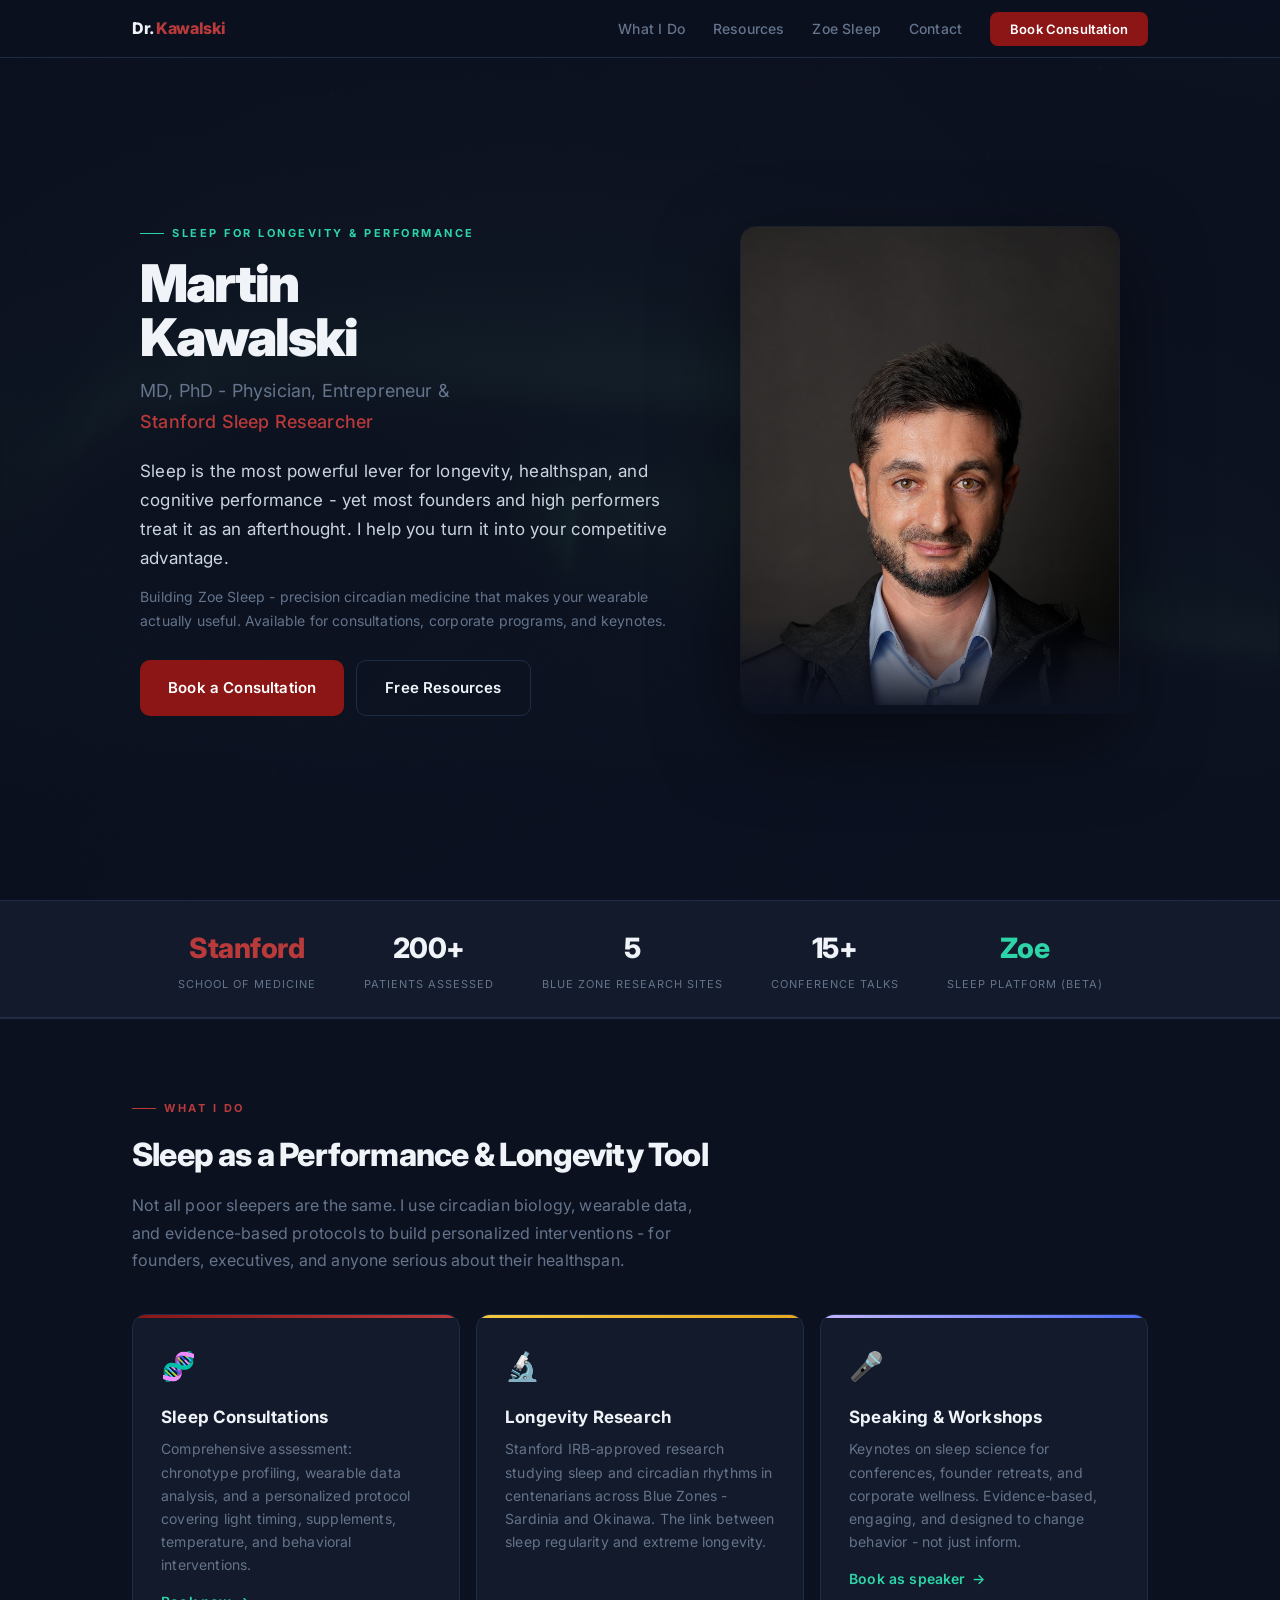
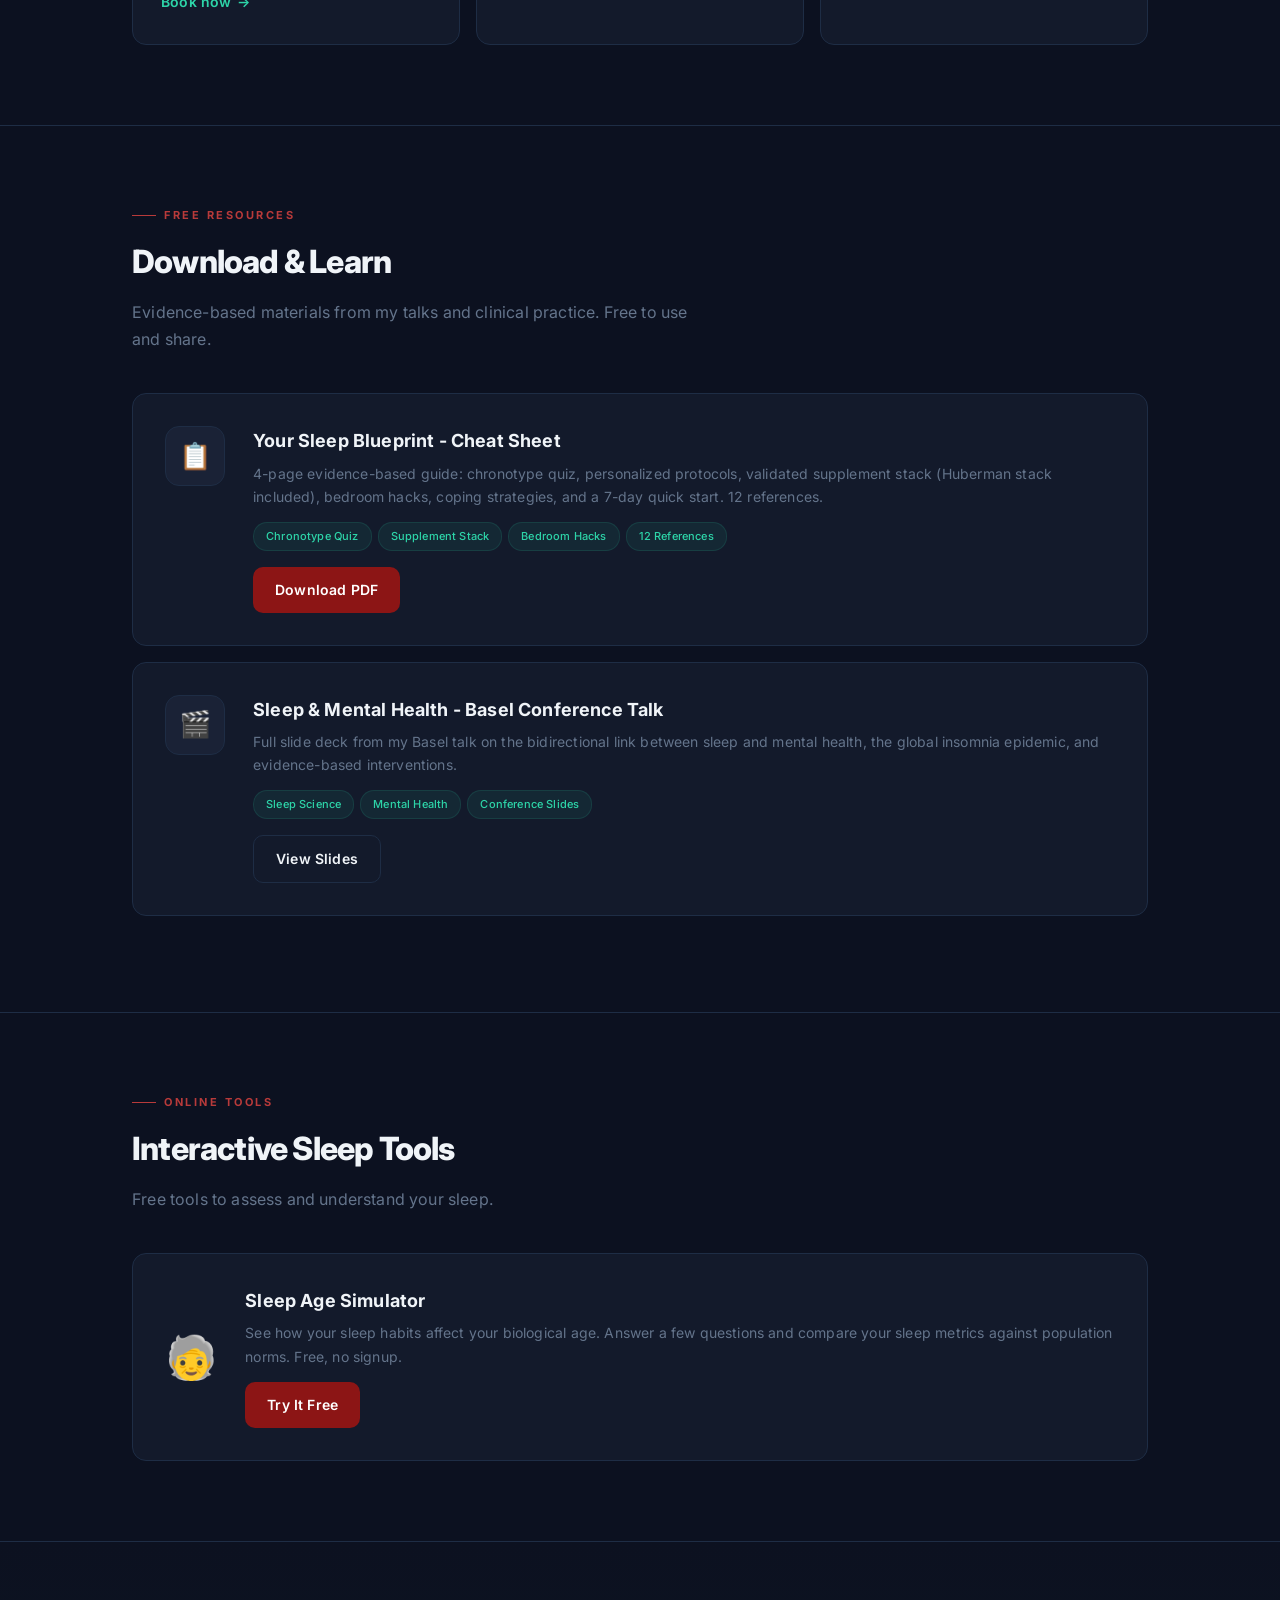
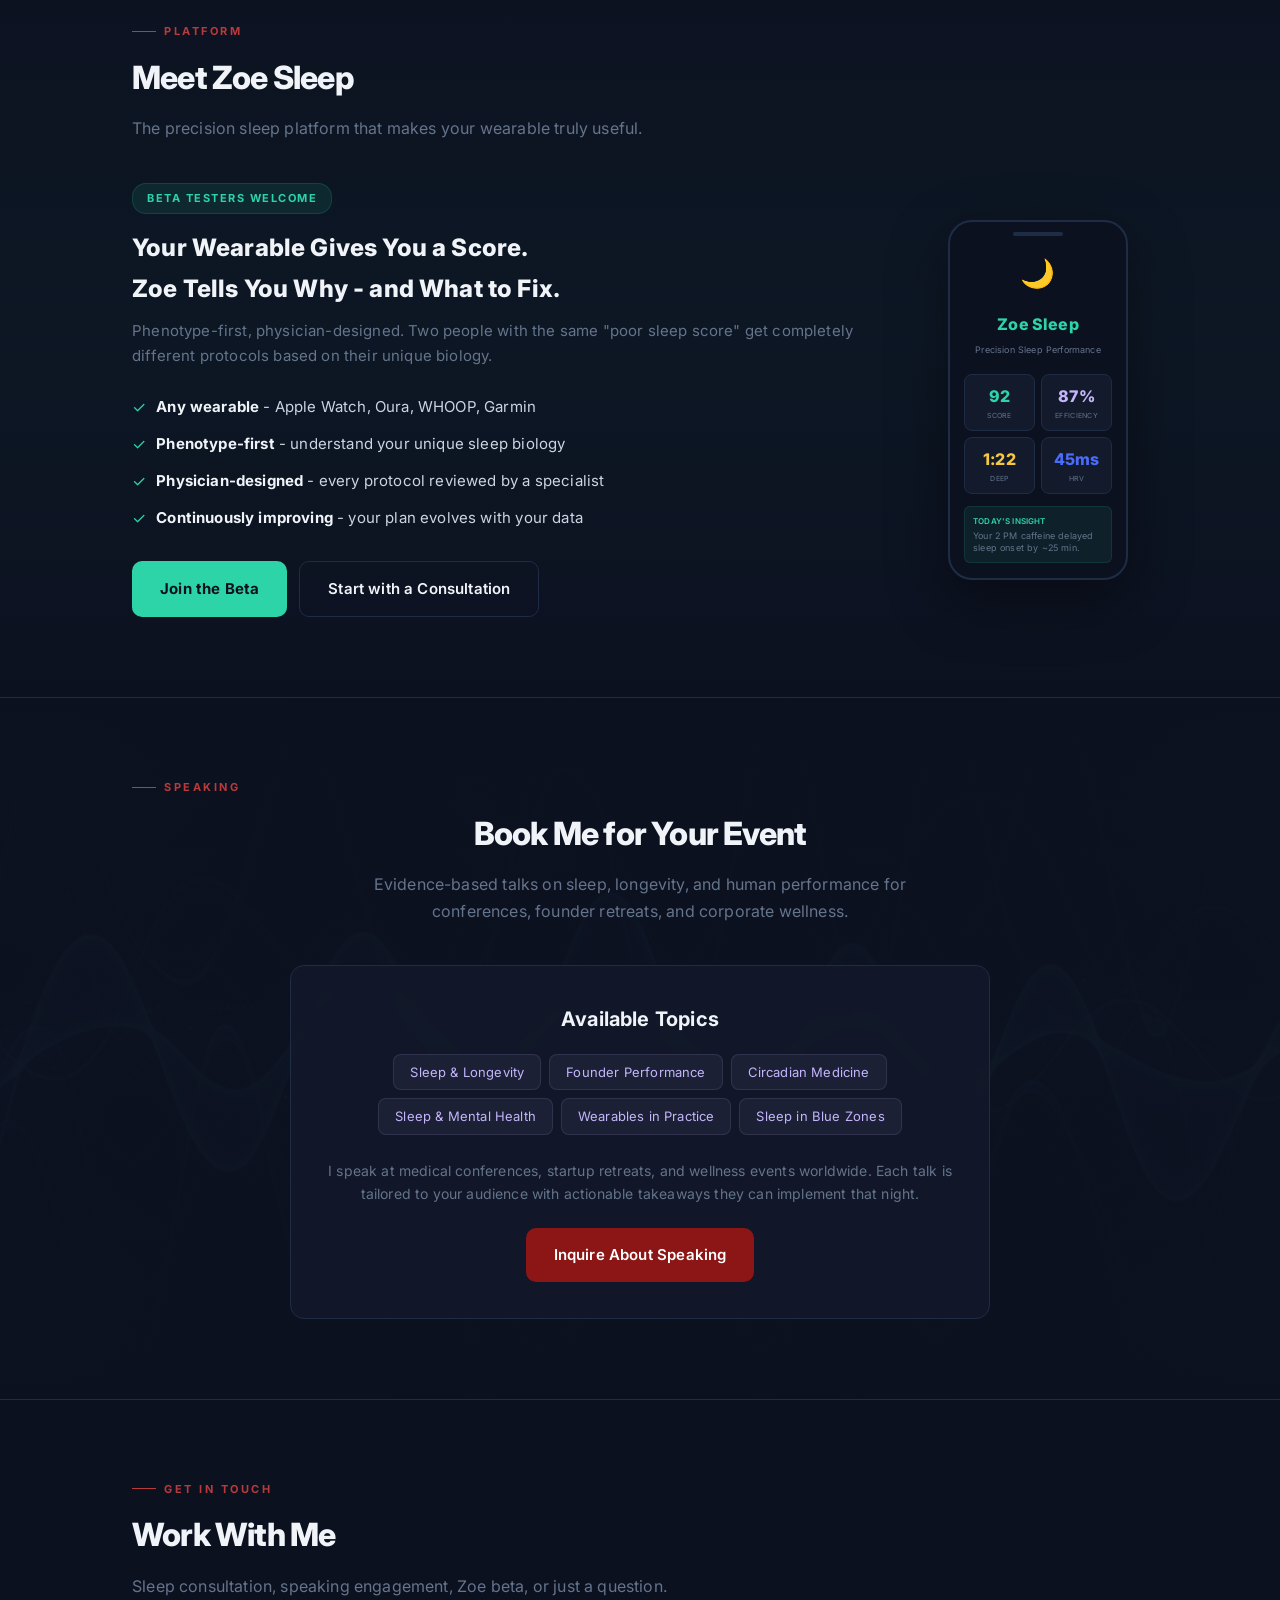
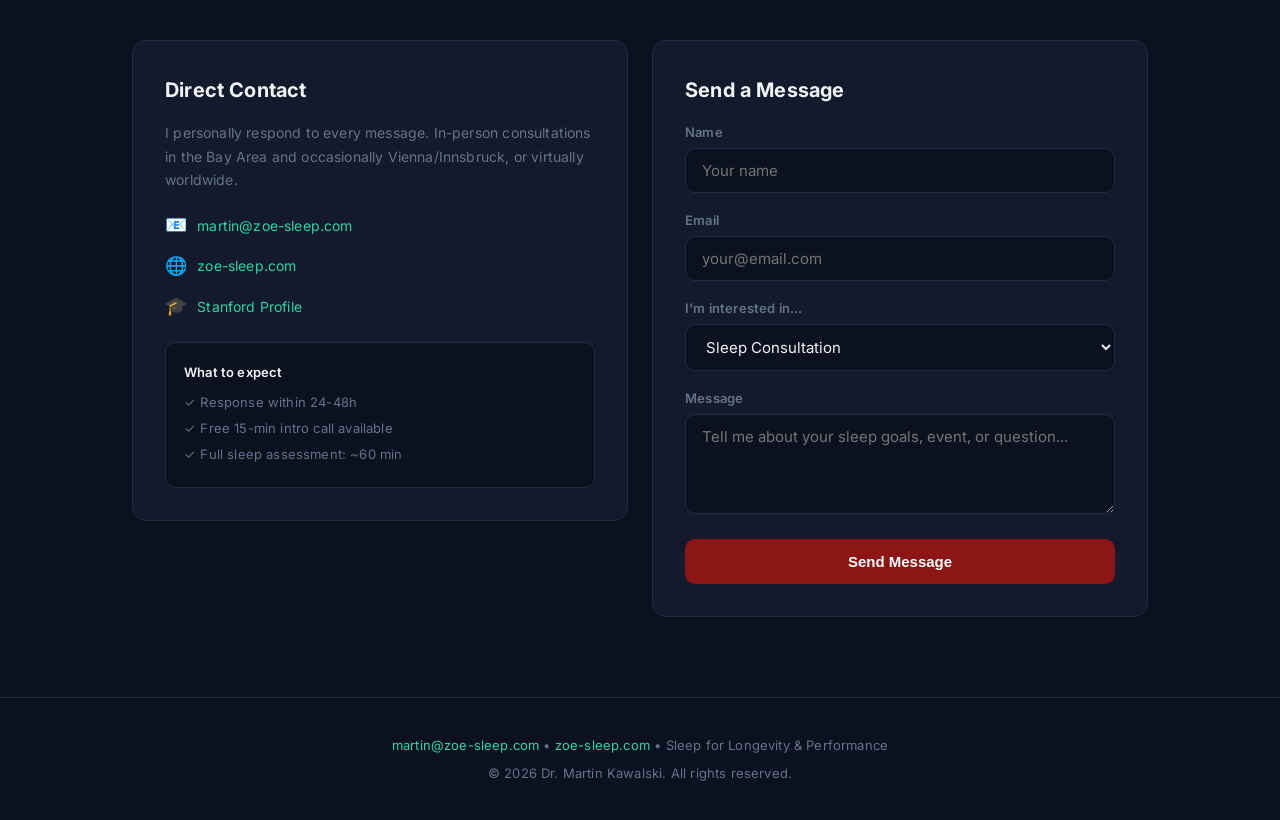
==== public/index.html @ 8aac819f "Major redesign: aurora hero bg, credibility bar, founder messaging, AI images - Full-bleed aurora ba" ====
<!DOCTYPE html>
<html lang="en">
<head>
<meta charset="UTF-8">
<meta name="viewport" content="width=device-width, initial-scale=1.0">
<title>Dr. Martin Kawalski - Sleep for Longevity & Performance</title>
<meta name="description" content="Dr. Martin Kawalski, MD, PhD - Physician, entrepreneur, and sleep researcher helping founders and high performers optimize sleep for longevity and peak performance.">
<link rel="icon" href="data:image/svg+xml,<svg xmlns='http://www.w3.org/2000/svg' viewBox='0 0 100 100'><text y='.9em' font-size='90'>&#x1F319;</text></svg>">
<style>
  @import url('https://fonts.googleapis.com/css2?family=Inter:wght@300;400;500;600;700;800;900&display=swap');
  *,*::before,*::after{margin:0;padding:0;box-sizing:border-box}
  :root{
    --bg:#0C1120;--surface:#131A2B;--surface2:#1A2236;--border:#1E2D45;
    --border-h:#2A3F5F;--text:#F0F4F8;--text2:#CBD5E1;--muted:#64748B;
    --cardinal:#8C1515;--cardinal-l:#B83A3A;--mint:#2DD4A8;--blue:#4A6CF7;
    --gold:#F5C842;--lavender:#C4B5FD;
  }
  html{scroll-behavior:smooth}
  body{font-family:'Inter',sans-serif;background:var(--bg);color:var(--text2);font-size:17px;line-height:1.7;letter-spacing:0.01em}

  /* ---- NAV ---- */
  nav{position:fixed;top:0;left:0;right:0;z-index:100;background:rgba(12,17,32,0.88);backdrop-filter:blur(20px);border-bottom:1px solid var(--border)}
  .nav-inner{max-width:1080px;margin:0 auto;padding:14px 32px;display:flex;justify-content:space-between;align-items:center}
  .nav-brand{font-weight:800;font-size:16px;color:var(--text);letter-spacing:-0.3px}
  .nav-brand span{color:var(--cardinal-l)}
  .nav-links{display:flex;gap:28px;list-style:none;align-items:center}
  .nav-links a{color:var(--muted);text-decoration:none;font-size:14px;font-weight:500;transition:color .2s}
  .nav-links a:hover{color:var(--text)}
  .btn-nav{background:var(--cardinal);color:white!important;padding:9px 20px;border-radius:8px;font-weight:600!important;font-size:13px!important;transition:background .2s}
  .btn-nav:hover{background:var(--cardinal-l)}

  /* ---- HERO ---- */
  .hero{min-height:100vh;display:flex;align-items:center;position:relative;overflow:hidden}
  .hero-bg{position:absolute;inset:0;z-index:0}
  .hero-bg img{width:100%;height:100%;object-fit:cover;opacity:0.25;filter:blur(1px)}
  .hero-bg::after{content:'';position:absolute;inset:0;background:linear-gradient(135deg,rgba(12,17,32,0.85) 0%,rgba(12,17,32,0.6) 50%,rgba(12,17,32,0.9) 100%)}
  .hero-content{position:relative;z-index:1;max-width:1080px;margin:0 auto;padding:100px 32px 60px;display:grid;grid-template-columns:1fr 400px;gap:60px;align-items:center}
  .hero-text .label{font-size:11px;font-weight:700;text-transform:uppercase;letter-spacing:2.5px;color:var(--mint);margin-bottom:14px;display:flex;align-items:center;gap:8px}
  .hero-text .label::before{content:'';width:24px;height:1px;background:var(--mint)}
  .hero-text h1{font-size:52px;font-weight:900;color:var(--text);letter-spacing:-2px;line-height:1.05;margin-bottom:10px}
  .hero-text .role{font-size:18px;color:var(--muted);margin-bottom:20px;font-weight:400}
  .hero-text .role a{color:var(--cardinal-l);text-decoration:none;font-weight:500}
  .hero-text .role a:hover{text-decoration:underline}
  .hero-text p{font-size:17px;color:var(--text2);max-width:540px;margin-bottom:12px;line-height:1.7}
  .hero-text p.small{font-size:14px;color:var(--muted);margin-bottom:28px}
  .hero-buttons{display:flex;gap:12px;flex-wrap:wrap}
  .hero-photo{position:relative}
  .hero-photo img{width:100%;max-width:380px;height:480px;object-fit:cover;object-position:center 10%;border-radius:16px;border:1px solid rgba(255,255,255,0.06);box-shadow:0 30px 80px rgba(0,0,0,0.5)}
  .hero-photo::after{content:'';position:absolute;bottom:0;left:0;right:0;height:100px;border-radius:0 0 16px 16px;background:linear-gradient(to top,var(--bg),transparent);pointer-events:none}

  /* ---- BUTTONS ---- */
  .btn{display:inline-flex;align-items:center;gap:8px;padding:14px 28px;border-radius:10px;font-size:15px;font-weight:600;text-decoration:none;transition:all .2s;border:none;cursor:pointer}
  .btn-primary{background:var(--cardinal);color:white}
  .btn-primary:hover{background:var(--cardinal-l);transform:translateY(-1px);box-shadow:0 6px 20px rgba(140,21,21,0.3)}
  .btn-outline{background:transparent;color:var(--text);border:1px solid var(--border)}
  .btn-outline:hover{border-color:var(--border-h);background:var(--surface)}
  .btn-mint{background:var(--mint);color:var(--bg);font-weight:700}
  .btn-mint:hover{background:#38E8B8}

  /* ---- CREDIBILITY BAR ---- */
  .cred-bar{border-top:1px solid var(--border);border-bottom:1px solid var(--border);padding:24px 0;background:var(--surface)}
  .cred-inner{max-width:1080px;margin:0 auto;padding:0 32px;display:flex;justify-content:center;gap:48px;flex-wrap:wrap}
  .cred-item{text-align:center}
  .cred-item .cv{font-size:28px;font-weight:800;color:var(--text);letter-spacing:-0.5px}
  .cred-item .cl{font-size:11px;color:var(--muted);text-transform:uppercase;letter-spacing:1px;margin-top:2px}

  /* ---- SECTIONS ---- */
  .container{max-width:1080px;margin:0 auto;padding:0 32px}
  section{padding:80px 0}
  .section-divider{border:none;border-top:1px solid var(--border);margin:0}
  .section-label{font-size:11px;font-weight:700;text-transform:uppercase;letter-spacing:2.5px;color:var(--cardinal-l);margin-bottom:10px;display:flex;align-items:center;gap:8px}
  .section-label::before{content:'';width:24px;height:1px;background:var(--cardinal-l)}
  .section-title{font-size:32px;font-weight:800;letter-spacing:-0.8px;margin-bottom:10px;color:var(--text)}
  .section-sub{font-size:16px;color:var(--muted);max-width:580px;margin-bottom:40px;line-height:1.7}

  /* ---- CARDS GRID ---- */
  .cards-3{display:grid;grid-template-columns:repeat(3,1fr);gap:16px}
  .card{background:var(--surface);border:1px solid var(--border);border-radius:14px;padding:28px;transition:all .3s;position:relative;overflow:hidden}
  .card:hover{border-color:var(--border-h);transform:translateY(-3px);box-shadow:0 12px 40px rgba(0,0,0,0.25)}
  .card-top{height:3px;border-radius:14px 14px 0 0;position:absolute;top:0;left:0;right:0}
  .card .icon{font-size:28px;margin-bottom:12px}
  .card h3{font-size:17px;font-weight:700;color:var(--text);margin-bottom:6px}
  .card p{font-size:14px;color:var(--muted);line-height:1.65}
  .card-link{display:inline-flex;align-items:center;gap:6px;margin-top:14px;color:var(--mint);font-weight:600;font-size:14px;text-decoration:none;transition:gap .2s}
  .card-link:hover{gap:10px}

  /* ---- RESOURCE CARDS ---- */
  .resource-card{background:var(--surface);border:1px solid var(--border);border-radius:14px;padding:32px;display:flex;gap:28px;align-items:flex-start;margin-bottom:16px;transition:border-color .2s}
  .resource-card:hover{border-color:var(--border-h)}
  .resource-icon{flex-shrink:0;width:60px;height:60px;background:var(--surface2);border:1px solid var(--border);border-radius:14px;display:flex;align-items:center;justify-content:center;font-size:26px}
  .resource-info h3{font-size:18px;font-weight:700;color:var(--text);margin-bottom:5px}
  .resource-info p{font-size:14px;color:var(--muted);line-height:1.65;margin-bottom:14px}
  .tags{display:flex;flex-wrap:wrap;gap:6px;margin-bottom:16px}
  .tag{font-size:11px;font-weight:500;padding:4px 12px;border-radius:14px;background:rgba(45,212,168,0.08);color:var(--mint);border:1px solid rgba(45,212,168,0.12)}

  /* ---- TOOL CARD ---- */
  .tool-featured{background:var(--surface);border:1px solid var(--border);border-radius:14px;padding:32px;display:flex;gap:28px;align-items:center}
  .tool-featured:hover{border-color:var(--border-h)}

  /* ---- ZOE SECTION ---- */
  .zoe-section{background:linear-gradient(180deg,var(--bg) 0%,rgba(45,212,168,0.03) 50%,var(--bg) 100%)}
  .zoe-card{display:grid;grid-template-columns:1fr 200px;gap:48px;align-items:center}
  .zoe-features{list-style:none;margin:20px 0}
  .zoe-features li{font-size:15px;color:var(--text2);padding:5px 0;display:flex;align-items:flex-start;gap:10px}
  .zoe-features .ck{color:var(--mint);flex-shrink:0;font-size:16px}
  .zoe-features b{color:var(--text)}
  .zoe-badge{display:inline-block;font-size:11px;font-weight:700;text-transform:uppercase;letter-spacing:1.5px;padding:5px 14px;border-radius:14px;background:rgba(45,212,168,0.1);color:var(--mint);border:1px solid rgba(45,212,168,0.15);margin-bottom:14px}
  .phone{width:180px;height:360px;background:var(--bg);border:2px solid var(--border);border-radius:24px;padding:28px 14px 14px;position:relative;text-align:center;box-shadow:0 20px 60px rgba(0,0,0,0.4)}
  .phone::before{content:'';position:absolute;top:10px;left:50%;transform:translateX(-50%);width:50px;height:4px;background:var(--border);border-radius:2px}
  .phone .an{font-size:16px;font-weight:800;color:var(--mint);margin:14px 0 4px}
  .phone .at{font-size:9px;color:var(--muted);margin-bottom:16px}
  .metrics{display:grid;grid-template-columns:1fr 1fr;gap:6px}
  .metric{background:var(--surface);border:1px solid var(--border);border-radius:8px;padding:8px 4px}
  .metric .v{font-size:16px;font-weight:800}
  .metric .l{font-size:7px;color:var(--muted);text-transform:uppercase;letter-spacing:.3px}

  /* ---- SPEAKER with background ---- */
  .speaker-section{position:relative;overflow:hidden}
  .speaker-bg{position:absolute;inset:0;z-index:0}
  .speaker-bg img{width:100%;height:100%;object-fit:cover;opacity:0.1}
  .speaker-bg::after{content:'';position:absolute;inset:0;background:linear-gradient(180deg,var(--bg),rgba(12,17,32,0.7),var(--bg))}
  .speaker-content{position:relative;z-index:1}
  .speaker-card{background:rgba(19,26,43,0.8);backdrop-filter:blur(10px);border:1px solid var(--border);border-radius:14px;padding:36px;text-align:center;max-width:700px;margin:0 auto}
  .speaker-topics{display:flex;flex-wrap:wrap;justify-content:center;gap:8px;margin:18px 0 24px}
  .speaker-topic{font-size:13px;padding:6px 16px;border-radius:8px;background:rgba(196,181,253,0.06);border:1px solid rgba(196,181,253,0.12);color:var(--lavender)}

  /* ---- CONTACT ---- */
  .contact-grid{display:grid;grid-template-columns:1fr 1fr;gap:24px;align-items:start}
  .contact-box{background:var(--surface);border:1px solid var(--border);border-radius:14px;padding:32px}
  .contact-box h3{font-size:20px;font-weight:700;color:var(--text);margin-bottom:14px}
  .contact-box p{font-size:14px;color:var(--muted);line-height:1.7;margin-bottom:18px}
  .ci{display:flex;align-items:center;gap:10px;font-size:14px;color:var(--muted);margin-bottom:10px}
  .ci .ico{font-size:18px}
  .ci a{color:var(--mint);text-decoration:none}
  .ci a:hover{text-decoration:underline}
  .expect{margin-top:20px;padding:18px;background:var(--bg);border:1px solid var(--border);border-radius:10px}
  .expect .et{font-size:13px;font-weight:600;color:var(--text);margin-bottom:8px}
  .expect li{list-style:none;font-size:13px;color:var(--muted);margin-bottom:4px}
  .form-group{margin-bottom:16px}
  .form-group label{display:block;font-size:13px;font-weight:600;color:var(--muted);margin-bottom:5px}
  .form-group input,.form-group textarea,.form-group select{width:100%;padding:12px 16px;background:var(--bg);border:1px solid var(--border);border-radius:10px;color:var(--text);font-size:15px;font-family:inherit;outline:none;transition:border-color .2s}
  .form-group input:focus,.form-group textarea:focus,.form-group select:focus{border-color:var(--cardinal-l)}
  .form-group textarea{resize:vertical;min-height:100px}

  /* ---- FOOTER ---- */
  footer{padding:36px 0;border-top:1px solid var(--border);text-align:center;font-size:13px;color:var(--muted)}
  footer a{color:var(--mint);text-decoration:none}

  /* ---- RESPONSIVE ---- */
  @media(max-width:768px){
    .hero-content{grid-template-columns:1fr;gap:32px;padding-top:90px}
    .hero-photo{order:-1;text-align:center}
    .hero-photo img{max-width:280px;height:360px}
    .hero-text{text-align:center}
    .hero-text .label{justify-content:center}
    .hero-text p{margin-left:auto;margin-right:auto}
    .hero-buttons{justify-content:center}
    .hero-text h1{font-size:36px}
    .nav-links .hm{display:none}
    .cards-3{grid-template-columns:1fr}
    .zoe-card{grid-template-columns:1fr}
    .phone{margin:0 auto}
    .contact-grid{grid-template-columns:1fr}
    .resource-card{flex-direction:column}
    .cred-inner{gap:24px}
    .cred-item .cv{font-size:22px}
    .section-title{font-size:26px}
  }
</style>
</head>
<body>

<nav>
  <div class="nav-inner">
    <div class="nav-brand">Dr. <span>Kawalski</span></div>
    <ul class="nav-links">
      <li class="hm"><a href="#work">What I Do</a></li>
      <li class="hm"><a href="#resources">Resources</a></li>
      <li class="hm"><a href="#zoe">Zoe Sleep</a></li>
      <li class="hm"><a href="#contact">Contact</a></li>
      <li><a href="#contact" class="btn-nav">Book Consultation</a></li>
    </ul>
  </div>
</nav>

<!-- HERO -->
<section class="hero" id="about">
  <div class="hero-bg"><img src="aurora-bg.png" alt="" loading="eager"></div>
  <div class="hero-content">
    <div class="hero-text">
      <div class="label">Sleep for Longevity & Performance</div>
      <h1>Martin<br>Kawalski</h1>
      <div class="role">MD, PhD - Physician, Entrepreneur &<br><a href="https://profiles.stanford.edu/martin-kawalski" target="_blank">Stanford Sleep Researcher</a></div>
      <p>
        Sleep is the most powerful lever for longevity, healthspan, and cognitive performance -
        yet most founders and high performers treat it as an afterthought. I help you turn it
        into your competitive advantage.
      </p>
      <p class="small">
        Building Zoe Sleep - precision circadian medicine that makes your wearable actually useful.
        Available for consultations, corporate programs, and keynotes.
      </p>
      <div class="hero-buttons">
        <a href="#contact" class="btn btn-primary">Book a Consultation</a>
        <a href="#resources" class="btn btn-outline">Free Resources</a>
      </div>
    </div>
    <div class="hero-photo">
      <img src="martin.jpeg" alt="Dr. Martin Kawalski" loading="eager">
    </div>
  </div>
</section>

<!-- CREDIBILITY BAR -->
<div class="cred-bar">
  <div class="cred-inner">
    <div class="cred-item"><div class="cv" style="color:var(--cardinal-l)">Stanford</div><div class="cl">School of Medicine</div></div>
    <div class="cred-item"><div class="cv">200+</div><div class="cl">Patients Assessed</div></div>
    <div class="cred-item"><div class="cv">5</div><div class="cl">Blue Zone Research Sites</div></div>
    <div class="cred-item"><div class="cv">15+</div><div class="cl">Conference Talks</div></div>
    <div class="cred-item"><div class="cv" style="color:var(--mint)">Zoe</div><div class="cl">Sleep Platform (Beta)</div></div>
  </div>
</div>

<hr class="section-divider">

<!-- WHAT I DO -->
<section id="work">
  <div class="container">
    <div class="section-label">What I Do</div>
    <h2 class="section-title">Sleep as a Performance & Longevity Tool</h2>
    <p class="section-sub">
      Not all poor sleepers are the same. I use circadian biology, wearable data, and evidence-based
      protocols to build personalized interventions - for founders, executives, and anyone serious
      about their healthspan.
    </p>
    <div class="cards-3">
      <div class="card">
        <div class="card-top" style="background:linear-gradient(90deg,var(--cardinal),var(--cardinal-l))"></div>
        <div class="icon">&#x1F9EC;</div>
        <h3>Sleep Consultations</h3>
        <p>Comprehensive assessment: chronotype profiling, wearable data analysis, and a personalized protocol covering light timing, supplements, temperature, and behavioral interventions.</p>
        <a href="#contact" class="card-link">Book now <span>&rarr;</span></a>
      </div>
      <div class="card">
        <div class="card-top" style="background:linear-gradient(90deg,var(--gold),#E8A820)"></div>
        <div class="icon">&#x1F52C;</div>
        <h3>Longevity Research</h3>
        <p>Stanford IRB-approved research studying sleep and circadian rhythms in centenarians across Blue Zones - Sardinia and Okinawa. The link between sleep regularity and extreme longevity.</p>
      </div>
      <div class="card">
        <div class="card-top" style="background:linear-gradient(90deg,var(--lavender),var(--blue))"></div>
        <div class="icon">&#x1F3A4;</div>
        <h3>Speaking & Workshops</h3>
        <p>Keynotes on sleep science for conferences, founder retreats, and corporate wellness. Evidence-based, engaging, and designed to change behavior - not just inform.</p>
        <a href="#speaker" class="card-link">Book as speaker <span>&rarr;</span></a>
      </div>
    </div>
  </div>
</section>

<hr class="section-divider">

<!-- RESOURCES -->
<section id="resources">
  <div class="container">
    <div class="section-label">Free Resources</div>
    <h2 class="section-title">Download & Learn</h2>
    <p class="section-sub">Evidence-based materials from my talks and clinical practice. Free to use and share.</p>

    <div class="resource-card">
      <div class="resource-icon">&#x1F4CB;</div>
      <div class="resource-info">
        <h3>Your Sleep Blueprint - Cheat Sheet</h3>
        <p>4-page evidence-based guide: chronotype quiz, personalized protocols, validated supplement stack (Huberman stack included), bedroom hacks, coping strategies, and a 7-day quick start. 12 references.</p>
        <div class="tags">
          <span class="tag">Chronotype Quiz</span>
          <span class="tag">Supplement Stack</span>
          <span class="tag">Bedroom Hacks</span>
          <span class="tag">12 References</span>
        </div>
        <a href="sleep-blueprint.pdf" download class="btn btn-primary" style="font-size:14px;padding:11px 22px;">Download PDF</a>
      </div>
    </div>
    <div class="resource-card">
      <div class="resource-icon">&#x1F3AC;</div>
      <div class="resource-info">
        <h3>Sleep & Mental Health - Basel Conference Talk</h3>
        <p>Full slide deck from my Basel talk on the bidirectional link between sleep and mental health, the global insomnia epidemic, and evidence-based interventions.</p>
        <div class="tags">
          <span class="tag">Sleep Science</span>
          <span class="tag">Mental Health</span>
          <span class="tag">Conference Slides</span>
        </div>
        <a href="https://pitch.com/v/sleep-and-mental-health-rk7qv6" target="_blank" class="btn btn-outline" style="font-size:14px;padding:11px 22px;">View Slides</a>
      </div>
    </div>
  </div>
</section>

<hr class="section-divider">

<!-- TOOLS -->
<section id="tools">
  <div class="container">
    <div class="section-label">Online Tools</div>
    <h2 class="section-title">Interactive Sleep Tools</h2>
    <p class="section-sub">Free tools to assess and understand your sleep.</p>

    <div class="tool-featured">
      <div style="flex-shrink:0;font-size:42px;">&#x1F9D3;</div>
      <div>
        <h3 style="font-size:18px;font-weight:700;color:var(--text);margin-bottom:4px;">Sleep Age Simulator</h3>
        <p style="font-size:14px;color:var(--muted);margin-bottom:14px;">See how your sleep habits affect your biological age. Answer a few questions and compare your sleep metrics against population norms. Free, no signup.</p>
        <a href="https://cavalpinarello.github.io/sleep-age-simulator/" target="_blank" class="btn btn-primary" style="font-size:14px;padding:11px 22px;">Try It Free</a>
      </div>
    </div>
  </div>
</section>

<hr class="section-divider">

<!-- ZOE -->
<section class="zoe-section" id="zoe">
  <div class="container">
    <div class="section-label">Platform</div>
    <h2 class="section-title">Meet Zoe Sleep</h2>
    <p class="section-sub">The precision sleep platform that makes your wearable truly useful.</p>

    <div class="zoe-card">
      <div>
        <div class="zoe-badge">Beta Testers Welcome</div>
        <h3 style="font-size:24px;font-weight:800;color:var(--text);margin-bottom:8px;">Your Wearable Gives You a Score.<br>Zoe Tells You Why - and What to Fix.</h3>
        <p style="font-size:15px;color:var(--muted);line-height:1.7;margin-bottom:4px;">
          Phenotype-first, physician-designed. Two people with the same "poor sleep score"
          get completely different protocols based on their unique biology.
        </p>
        <ul class="zoe-features">
          <li><span class="ck">&#x2713;</span><span><b>Any wearable</b> - Apple Watch, Oura, WHOOP, Garmin</span></li>
          <li><span class="ck">&#x2713;</span><span><b>Phenotype-first</b> - understand your unique sleep biology</span></li>
          <li><span class="ck">&#x2713;</span><span><b>Physician-designed</b> - every protocol reviewed by a specialist</span></li>
          <li><span class="ck">&#x2713;</span><span><b>Continuously improving</b> - your plan evolves with your data</span></li>
        </ul>
        <div style="display:flex;gap:12px;flex-wrap:wrap;margin-top:24px;">
          <a href="https://zoe-sleep.com" target="_blank" class="btn btn-mint">Join the Beta</a>
          <a href="#contact" class="btn btn-outline">Start with a Consultation</a>
        </div>
      </div>
      <div>
        <div class="phone">
          <div style="font-size:28px">&#x1F319;</div>
          <div class="an">Zoe Sleep</div>
          <div class="at">Precision Sleep Performance</div>
          <div class="metrics">
            <div class="metric"><div class="v" style="color:var(--mint)">92</div><div class="l">Score</div></div>
            <div class="metric"><div class="v" style="color:var(--lavender)">87%</div><div class="l">Efficiency</div></div>
            <div class="metric"><div class="v" style="color:var(--gold)">1:22</div><div class="l">Deep</div></div>
            <div class="metric"><div class="v" style="color:var(--blue)">45ms</div><div class="l">HRV</div></div>
          </div>
          <div style="margin-top:12px;padding:8px;background:rgba(45,212,168,0.08);border:1px solid rgba(45,212,168,0.12);border-radius:6px;text-align:left">
            <div style="font-size:8px;color:var(--mint);font-weight:600">TODAY'S INSIGHT</div>
            <div style="font-size:9px;color:var(--muted);line-height:1.3;margin-top:2px">Your 2 PM caffeine delayed sleep onset by ~25 min.</div>
          </div>
        </div>
      </div>
    </div>
  </div>
</section>

<hr class="section-divider">

<!-- SPEAKER -->
<section class="speaker-section" id="speaker">
  <div class="speaker-bg"><img src="circadian-bg.png" alt="" loading="lazy"></div>
  <div class="speaker-content container">
    <div class="section-label">Speaking</div>
    <h2 class="section-title" style="text-align:center">Book Me for Your Event</h2>
    <p class="section-sub" style="text-align:center;margin:0 auto 40px">
      Evidence-based talks on sleep, longevity, and human performance for
      conferences, founder retreats, and corporate wellness.
    </p>
    <div class="speaker-card">
      <h3 style="font-size:20px;font-weight:700;color:var(--text);margin-bottom:8px">Available Topics</h3>
      <div class="speaker-topics">
        <span class="speaker-topic">Sleep & Longevity</span>
        <span class="speaker-topic">Founder Performance</span>
        <span class="speaker-topic">Circadian Medicine</span>
        <span class="speaker-topic">Sleep & Mental Health</span>
        <span class="speaker-topic">Wearables in Practice</span>
        <span class="speaker-topic">Sleep in Blue Zones</span>
      </div>
      <p style="font-size:14px;color:var(--muted);margin-bottom:22px">
        I speak at medical conferences, startup retreats, and wellness events worldwide.
        Each talk is tailored to your audience with actionable takeaways they can implement that night.
      </p>
      <a href="#contact" class="btn btn-primary">Inquire About Speaking</a>
    </div>
  </div>
</section>

<hr class="section-divider">

<!-- CONTACT -->
<section id="contact">
  <div class="container">
    <div class="section-label">Get in Touch</div>
    <h2 class="section-title">Work With Me</h2>
    <p class="section-sub">Sleep consultation, speaking engagement, Zoe beta, or just a question.</p>

    <div class="contact-grid">
      <div class="contact-box">
        <h3>Direct Contact</h3>
        <p>I personally respond to every message. In-person consultations in the Bay Area and occasionally Vienna/Innsbruck, or virtually worldwide.</p>
        <div class="ci"><span class="ico">&#x1F4E7;</span><a href="mailto:martin@zoe-sleep.com">martin@zoe-sleep.com</a></div>
        <div class="ci"><span class="ico">&#x1F310;</span><a href="https://zoe-sleep.com" target="_blank">zoe-sleep.com</a></div>
        <div class="ci"><span class="ico">&#x1F393;</span><a href="https://profiles.stanford.edu/martin-kawalski" target="_blank">Stanford Profile</a></div>
        <div class="expect">
          <div class="et">What to expect</div>
          <li>&#x2713; Response within 24-48h</li>
          <li>&#x2713; Free 15-min intro call available</li>
          <li>&#x2713; Full sleep assessment: ~60 min</li>
        </div>
      </div>

      <div class="contact-box">
        <h3>Send a Message</h3>
        <form id="contactForm" action="https://formspree.io/f/mpqyobpr" method="POST">
          <input type="hidden" name="_subject" value="New inquiry from martin-sleep.vercel.app">
          <input type="hidden" name="_next" value="https://martin-sleep.vercel.app/#contact">
          <div class="form-group">
            <label for="name">Name</label>
            <input type="text" id="name" name="name" required placeholder="Your name">
          </div>
          <div class="form-group">
            <label for="email">Email</label>
            <input type="email" id="email" name="_replyto" required placeholder="your@email.com">
          </div>
          <div class="form-group">
            <label for="topic">I'm interested in...</label>
            <select id="topic" name="topic">
              <option value="Sleep Consultation">Sleep Consultation</option>
              <option value="Speaking Engagement">Speaking Engagement</option>
              <option value="Founder Sleep Program">Founder Sleep Program</option>
              <option value="Zoe Sleep Beta">Zoe Sleep Beta</option>
              <option value="Research Collaboration">Research Collaboration</option>
              <option value="Other">Other</option>
            </select>
          </div>
          <div class="form-group">
            <label for="message">Message</label>
            <textarea id="message" name="message" required placeholder="Tell me about your sleep goals, event, or question..."></textarea>
          </div>
          <input type="text" name="_gotcha" style="display:none">
          <button type="submit" class="btn btn-primary" style="width:100%;justify-content:center;">Send Message</button>
        </form>
      </div>
    </div>
  </div>
</section>

<footer>
  <div class="container">
    <p><a href="mailto:martin@zoe-sleep.com">martin@zoe-sleep.com</a> &bull; <a href="https://zoe-sleep.com" target="_blank">zoe-sleep.com</a> &bull; Sleep for Longevity & Performance</p>
    <p style="margin-top:6px">&copy; 2026 Dr. Martin Kawalski. All rights reserved.</p>
  </div>
</footer>

<script>
document.querySelectorAll('a[href^="#"]').forEach(a=>{
  a.addEventListener('click',e=>{e.preventDefault();document.querySelector(a.getAttribute('href')).scrollIntoView({behavior:'smooth',block:'start'})})
});
</script>
</body>
</html>
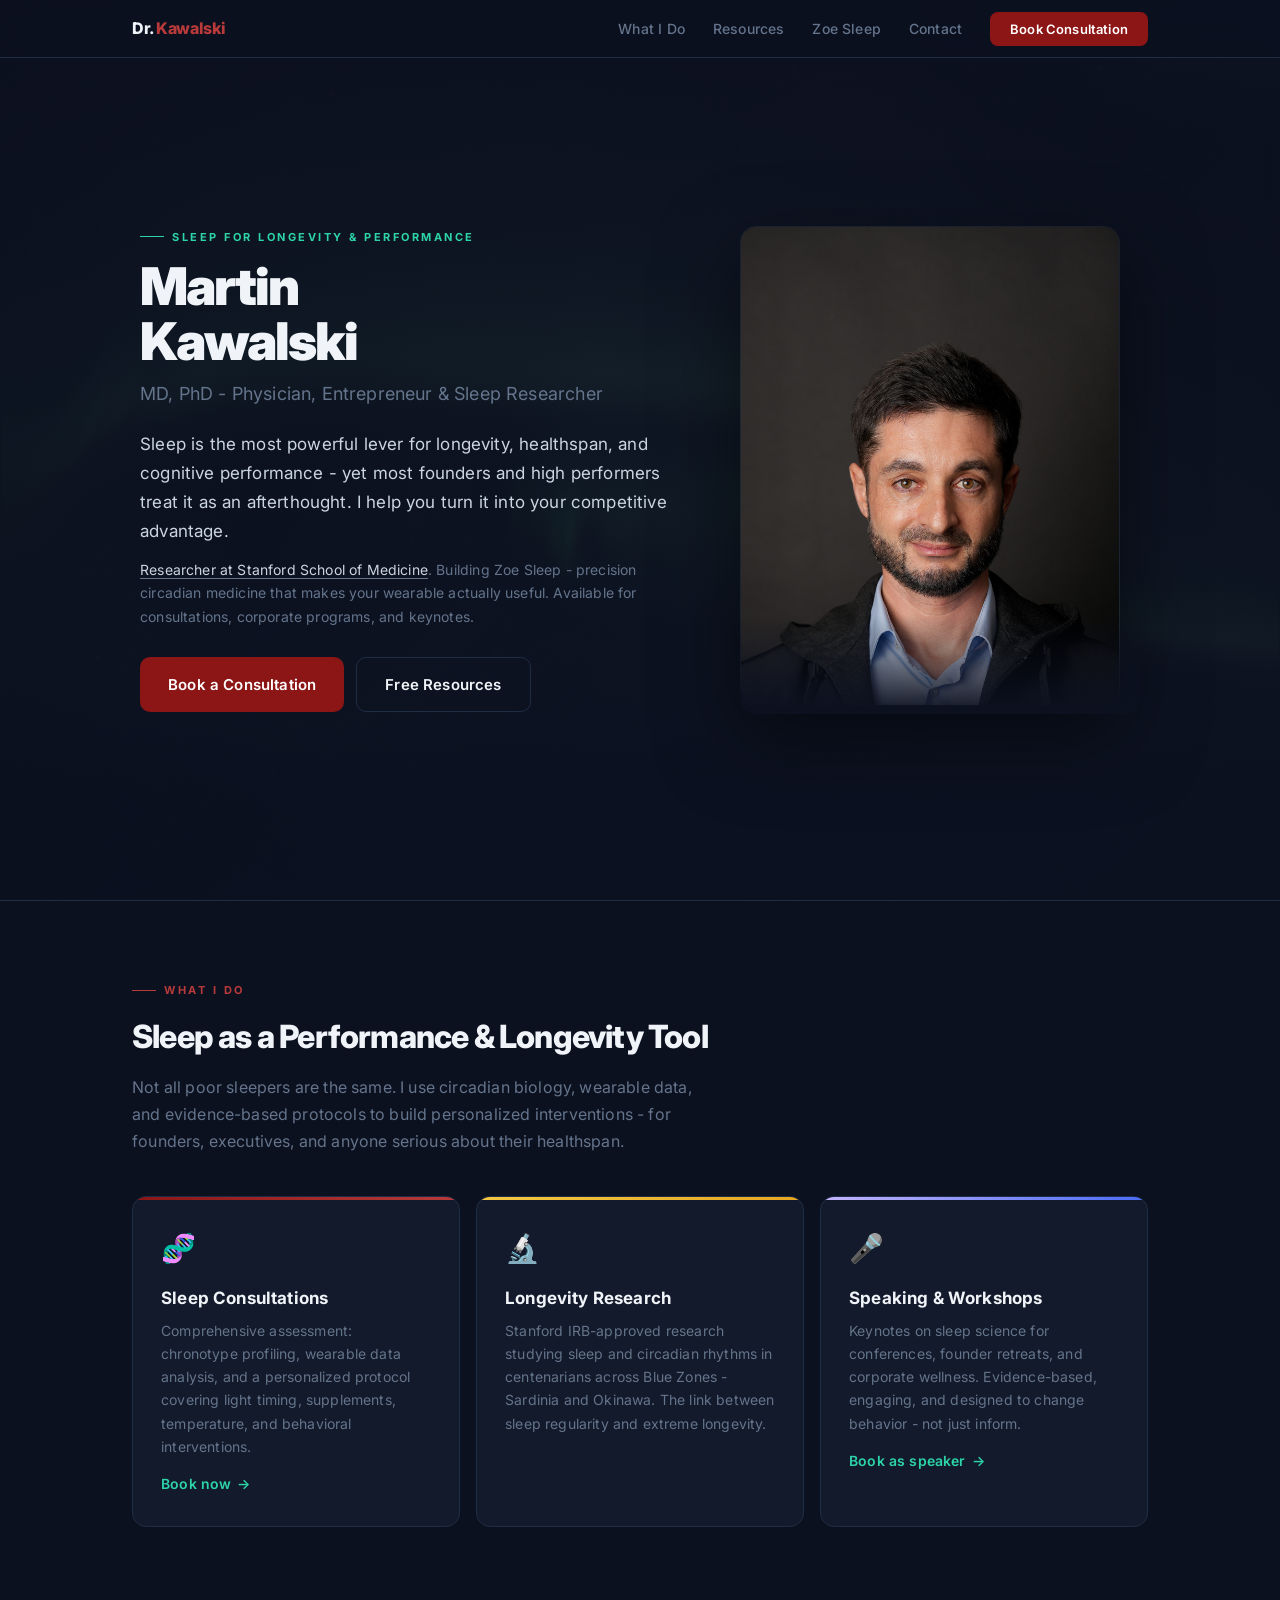
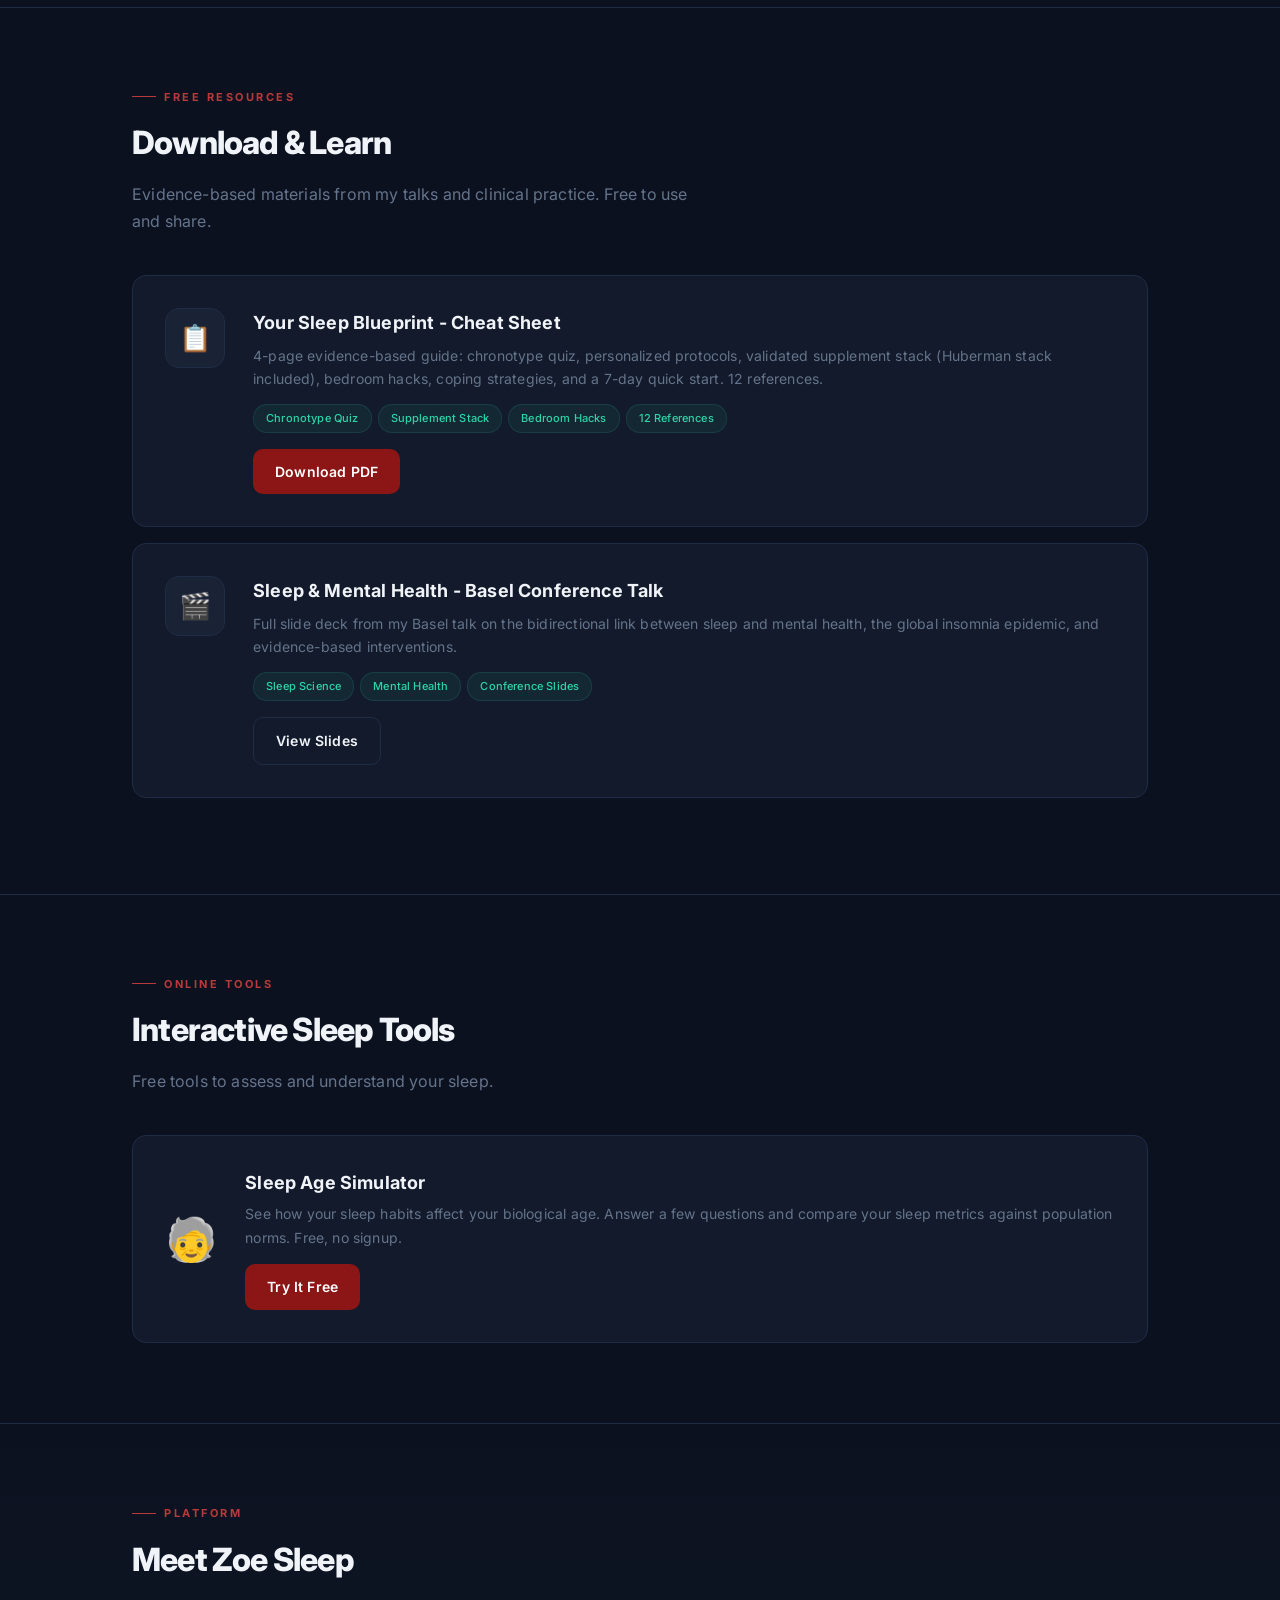
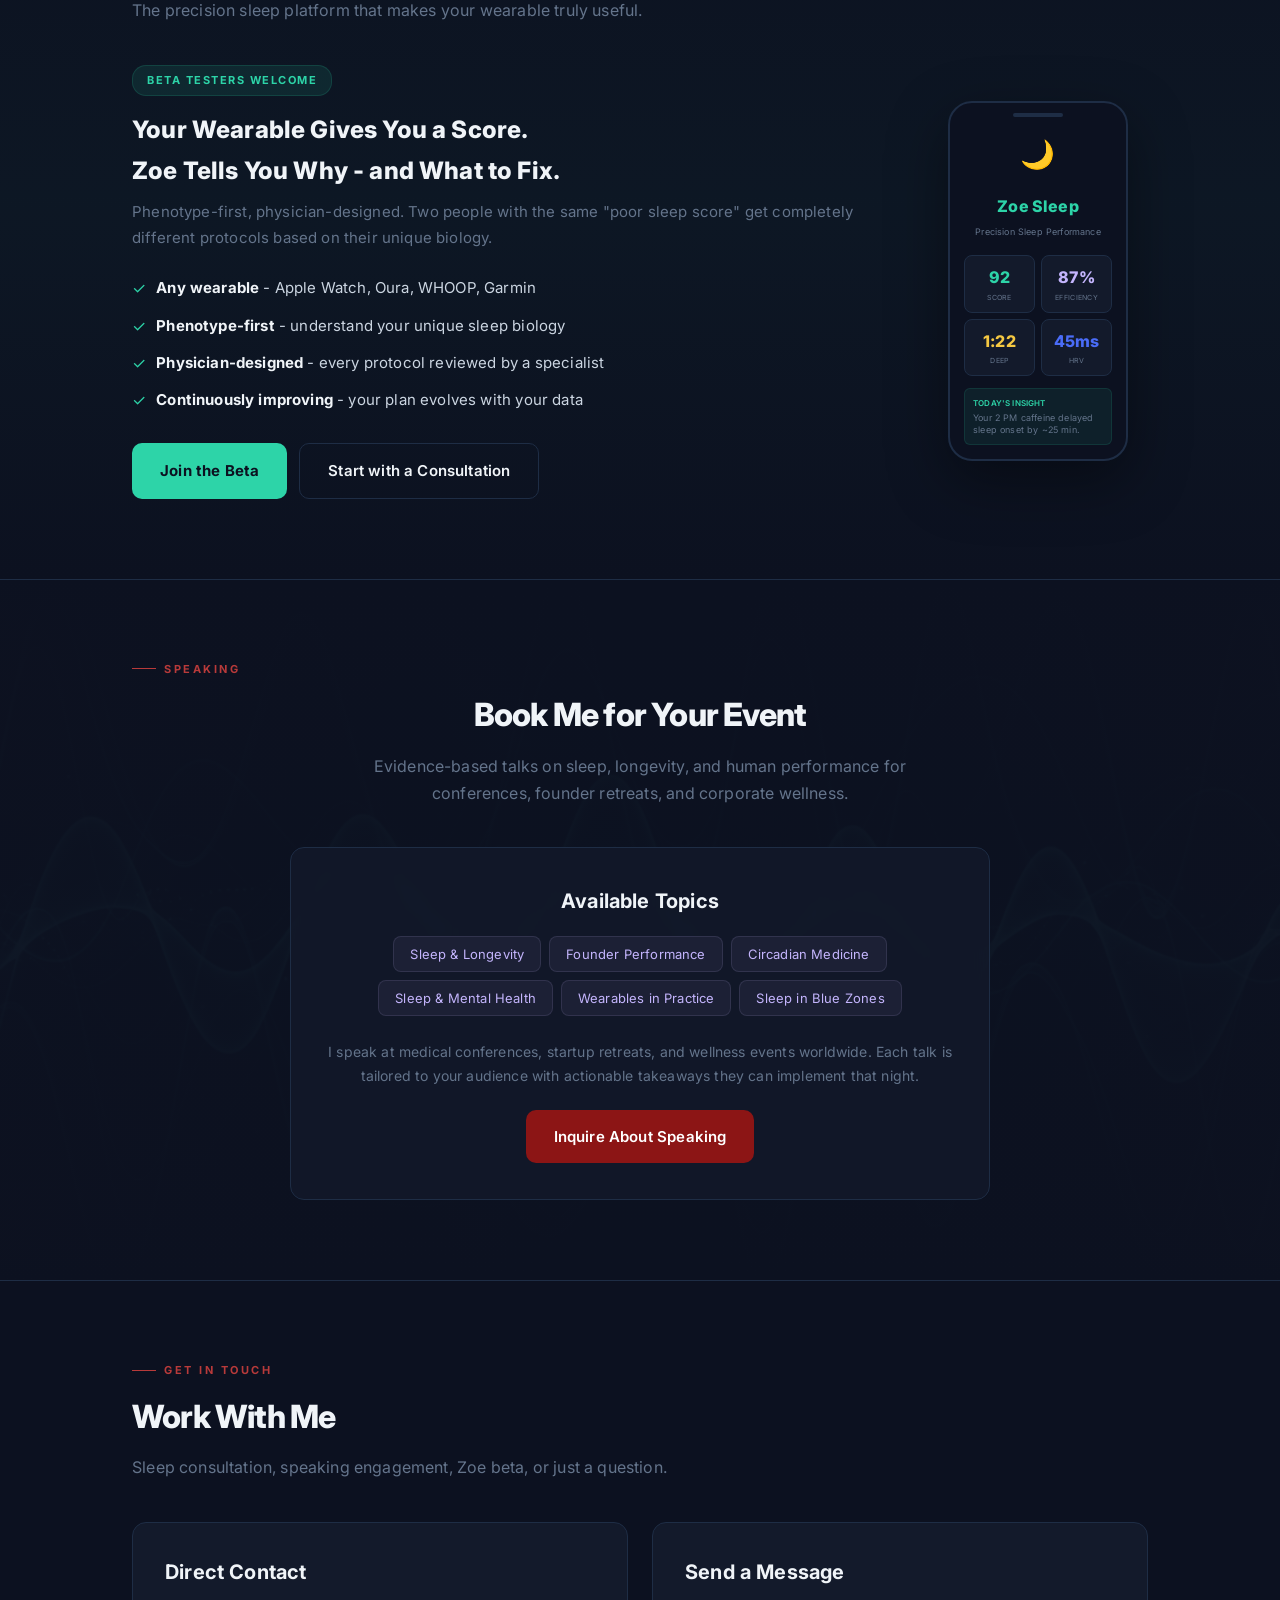
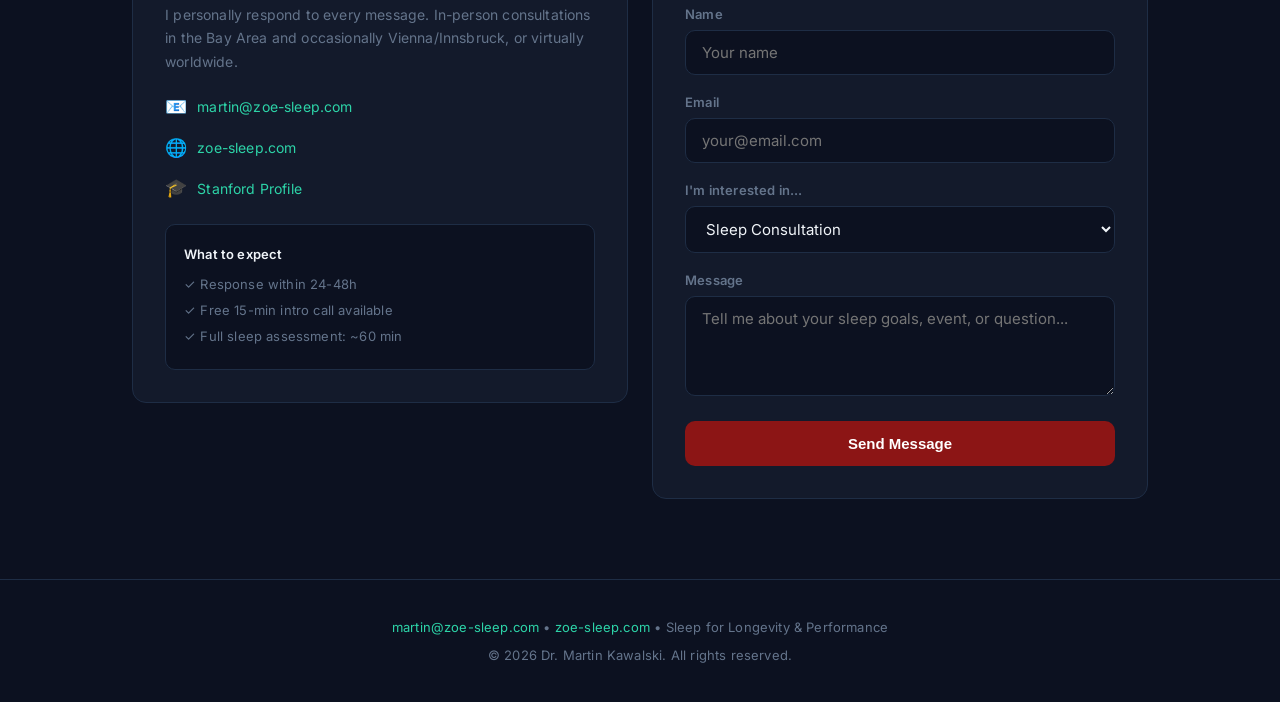
==== commit eb5625eb: "Remove credibility bar, move Stanford to body text, keep it subtle Co-Authored-By: Claude Opus 4.6 (" ====
--- a/public/index.html
+++ b/public/index.html
@@ -190,13 +190,14 @@
     <div class="hero-text">
       <div class="label">Sleep for Longevity & Performance</div>
       <h1>Martin<br>Kawalski</h1>
-      <div class="role">MD, PhD - Physician, Entrepreneur &<br><a href="https://profiles.stanford.edu/martin-kawalski" target="_blank">Stanford Sleep Researcher</a></div>
+      <div class="role">MD, PhD - Physician, Entrepreneur & Sleep Researcher</div>
       <p>
         Sleep is the most powerful lever for longevity, healthspan, and cognitive performance -
         yet most founders and high performers treat it as an afterthought. I help you turn it
         into your competitive advantage.
       </p>
       <p class="small">
+        <a href="https://profiles.stanford.edu/martin-kawalski" target="_blank" style="color:var(--text2);text-decoration:none;border-bottom:1px solid var(--muted)">Researcher at Stanford School of Medicine</a>.
         Building Zoe Sleep - precision circadian medicine that makes your wearable actually useful.
         Available for consultations, corporate programs, and keynotes.
       </p>
@@ -210,17 +211,6 @@
     </div>
   </div>
 </section>
-
-<!-- CREDIBILITY BAR -->
-<div class="cred-bar">
-  <div class="cred-inner">
-    <div class="cred-item"><div class="cv" style="color:var(--cardinal-l)">Stanford</div><div class="cl">School of Medicine</div></div>
-    <div class="cred-item"><div class="cv">200+</div><div class="cl">Patients Assessed</div></div>
-    <div class="cred-item"><div class="cv">5</div><div class="cl">Blue Zone Research Sites</div></div>
-    <div class="cred-item"><div class="cv">15+</div><div class="cl">Conference Talks</div></div>
-    <div class="cred-item"><div class="cv" style="color:var(--mint)">Zoe</div><div class="cl">Sleep Platform (Beta)</div></div>
-  </div>
-</div>
 
 <hr class="section-divider">
 
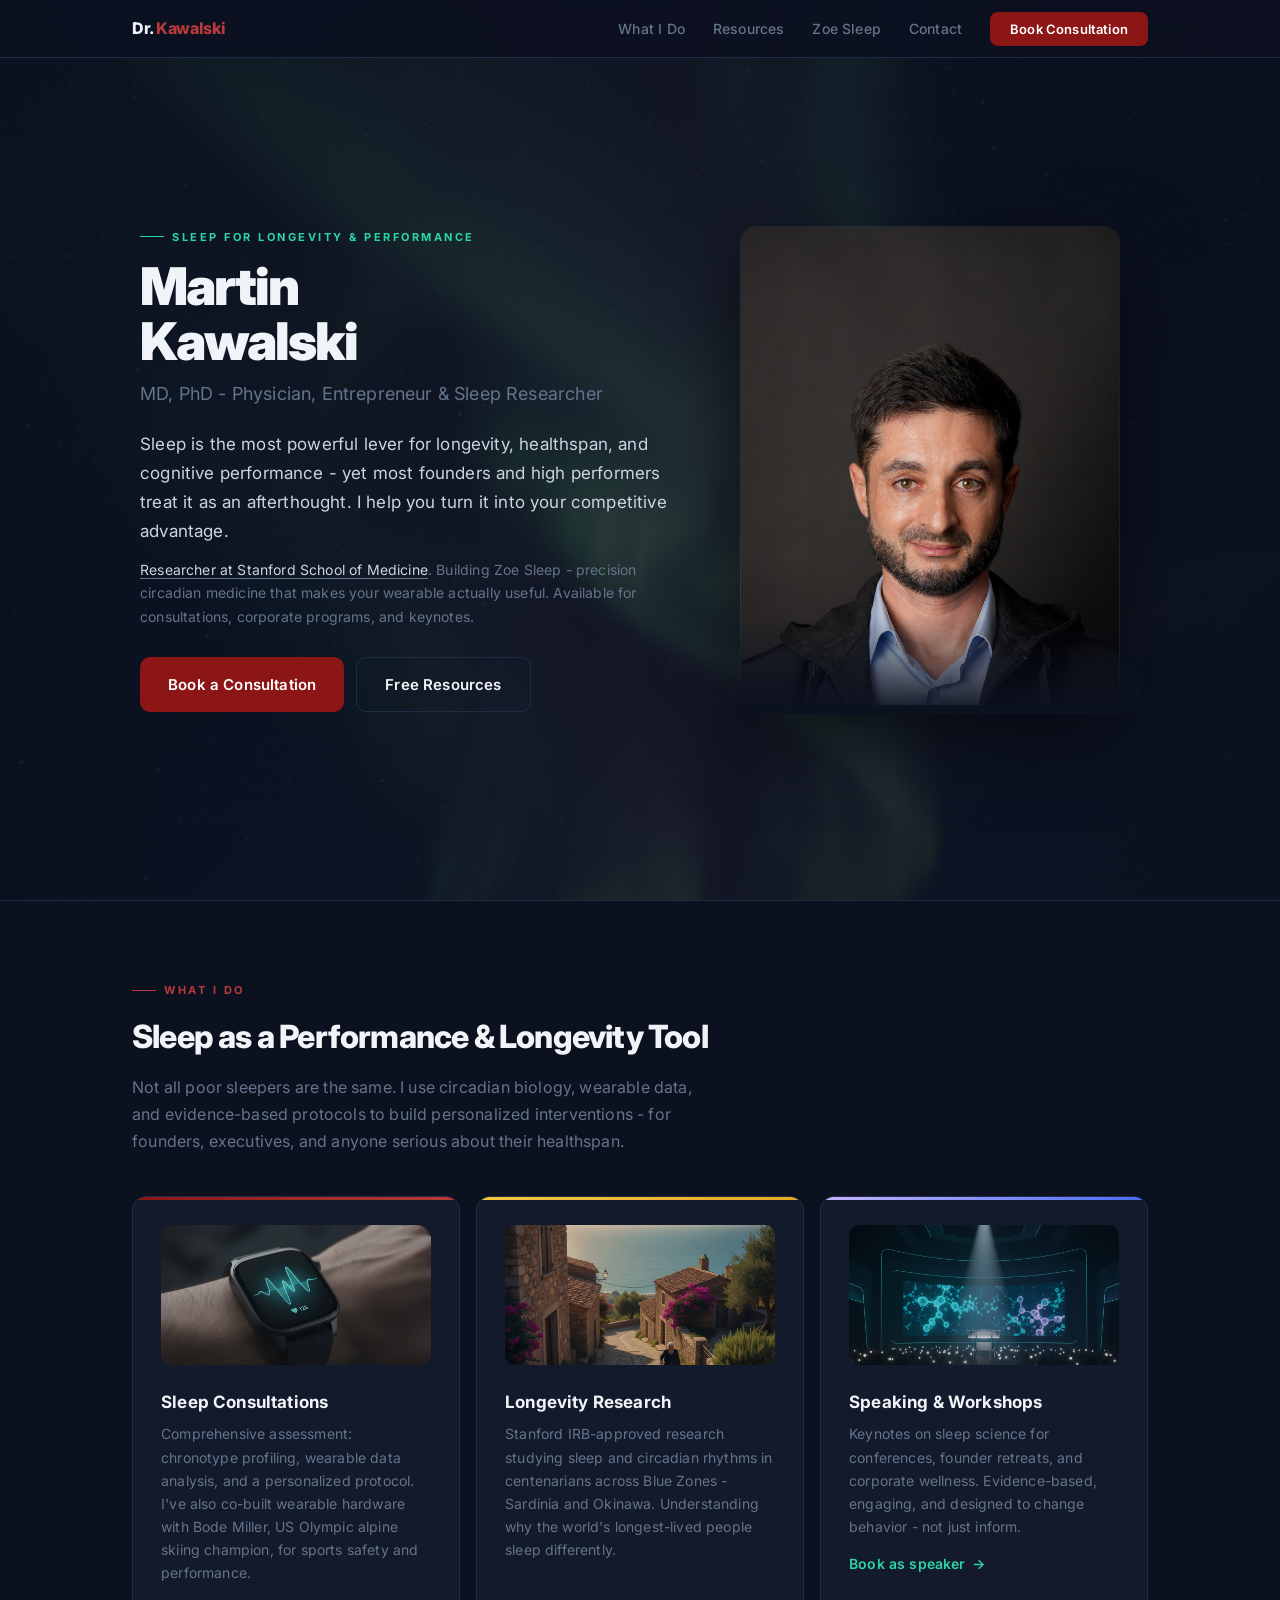
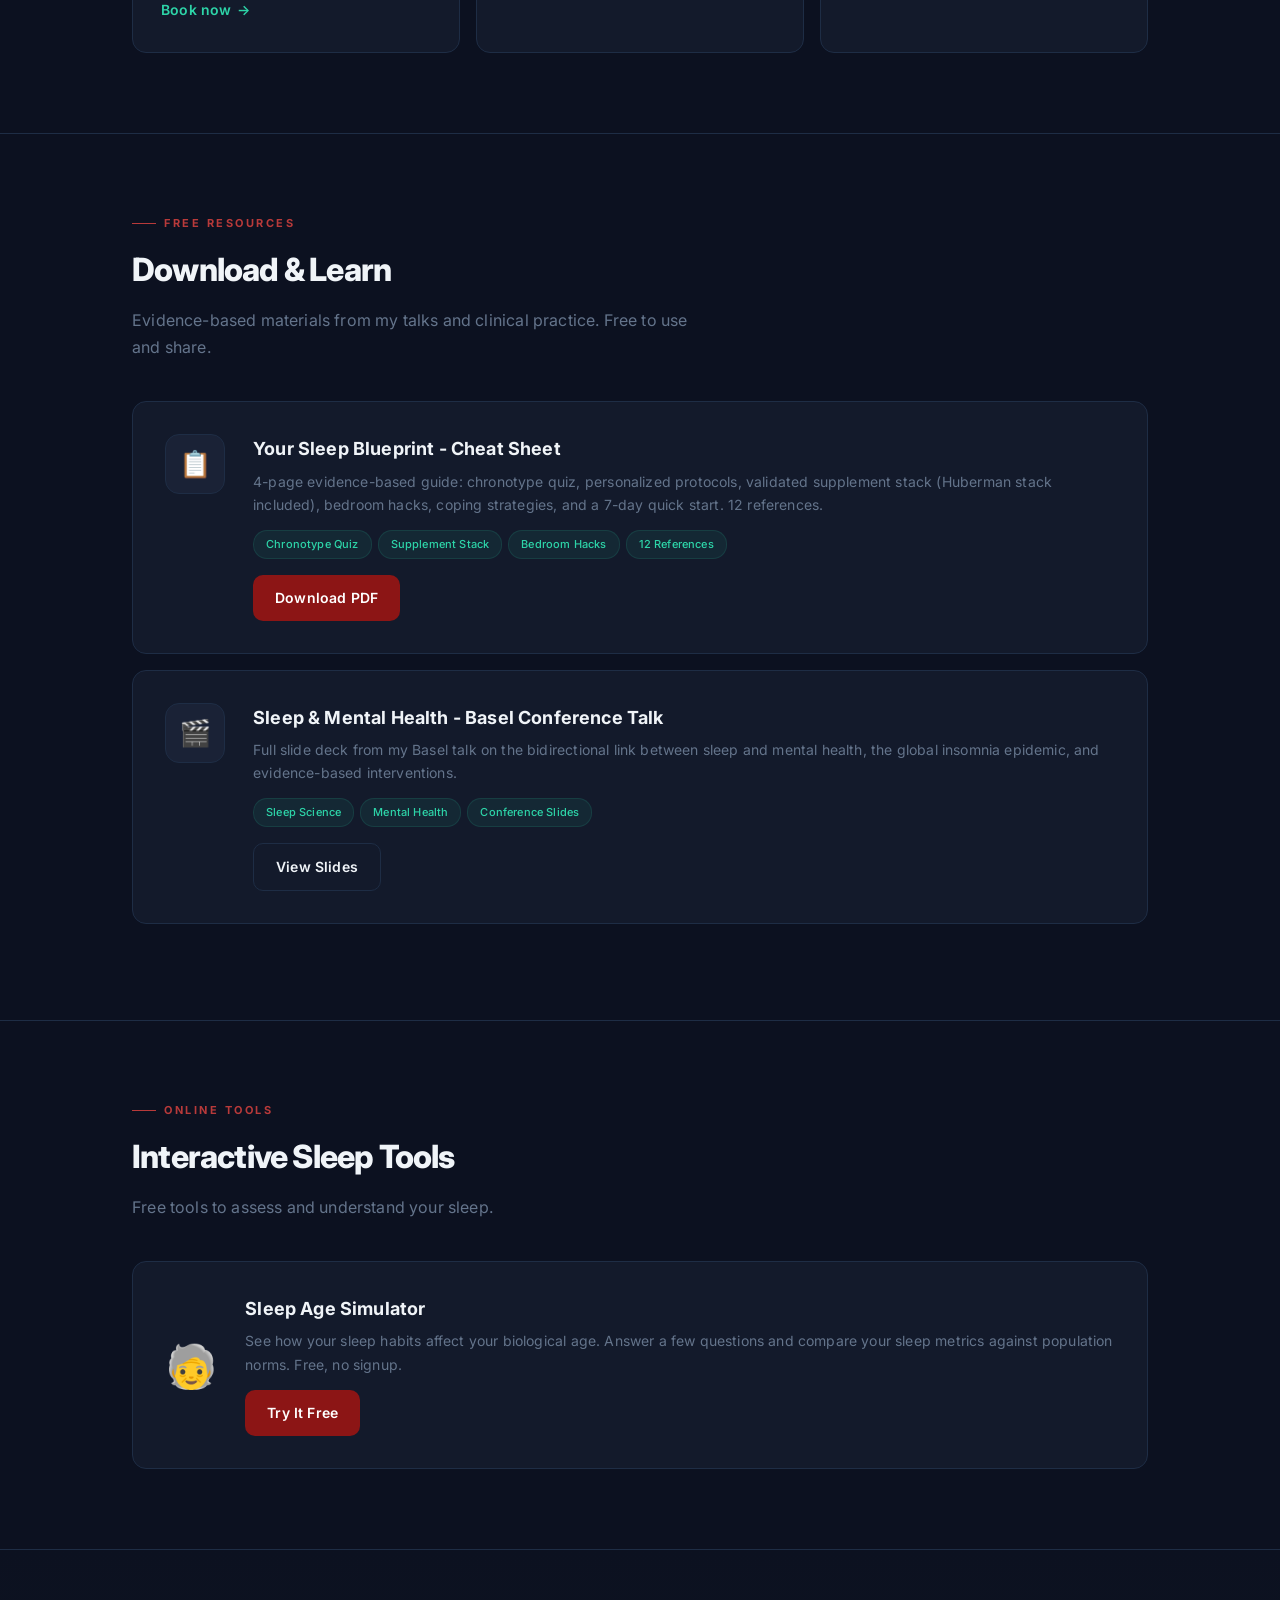
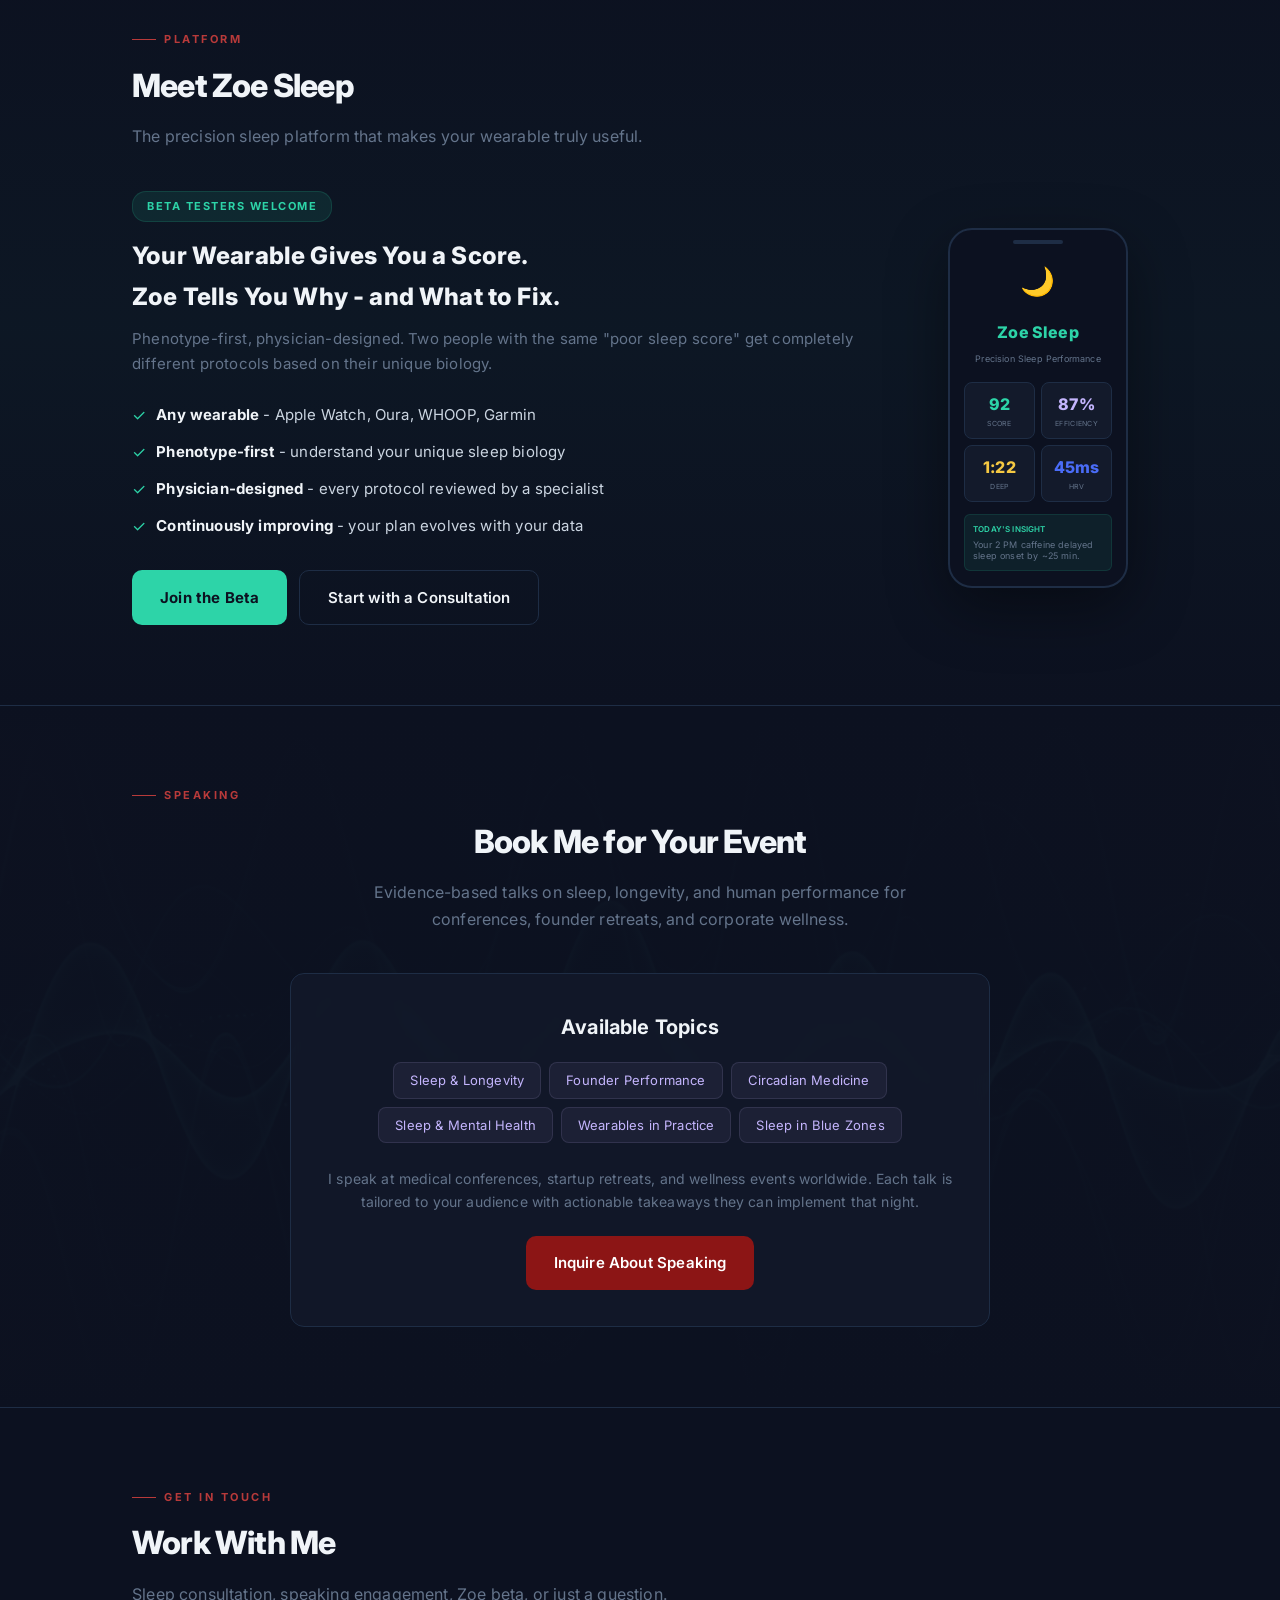
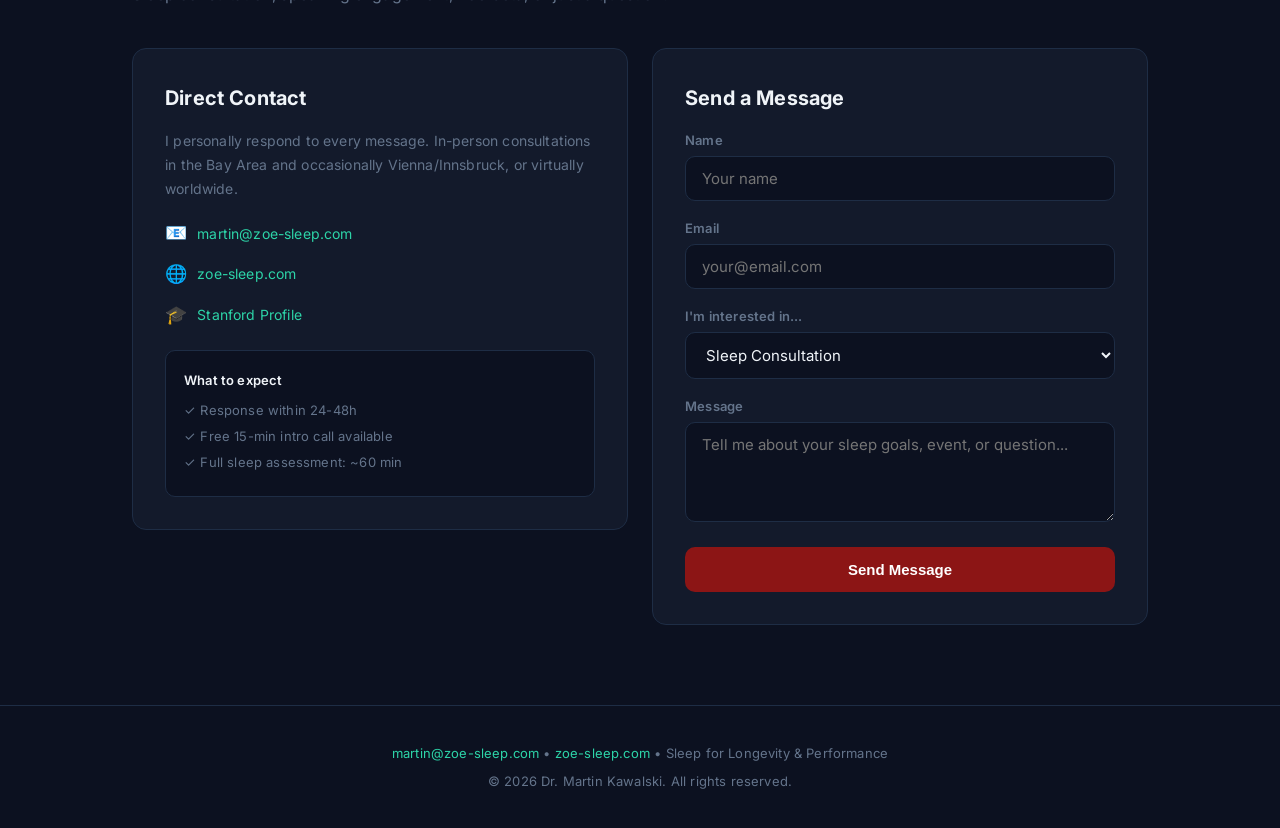
==== commit b2e6984b: "Stronger aurora, card images, Bode Miller mention, topical visuals - Aurora opacity 25% -> 45% for m" ====
--- a/public/index.html
+++ b/public/index.html
@@ -32,7 +32,7 @@
   /* ---- HERO ---- */
   .hero{min-height:100vh;display:flex;align-items:center;position:relative;overflow:hidden}
   .hero-bg{position:absolute;inset:0;z-index:0}
-  .hero-bg img{width:100%;height:100%;object-fit:cover;opacity:0.25;filter:blur(1px)}
+  .hero-bg img{width:100%;height:100%;object-fit:cover;opacity:0.45}
   .hero-bg::after{content:'';position:absolute;inset:0;background:linear-gradient(135deg,rgba(12,17,32,0.85) 0%,rgba(12,17,32,0.6) 50%,rgba(12,17,32,0.9) 100%)}
   .hero-content{position:relative;z-index:1;max-width:1080px;margin:0 auto;padding:100px 32px 60px;display:grid;grid-template-columns:1fr 400px;gap:60px;align-items:center}
   .hero-text .label{font-size:11px;font-weight:700;text-transform:uppercase;letter-spacing:2.5px;color:var(--mint);margin-bottom:14px;display:flex;align-items:center;gap:8px}
@@ -83,6 +83,8 @@
   .card p{font-size:14px;color:var(--muted);line-height:1.65}
   .card-link{display:inline-flex;align-items:center;gap:6px;margin-top:14px;color:var(--mint);font-weight:600;font-size:14px;text-decoration:none;transition:gap .2s}
   .card-link:hover{gap:10px}
+  .card-img{width:100%;height:140px;object-fit:cover;border-radius:10px;margin-bottom:14px;opacity:0.8;transition:opacity .3s}
+  .card:hover .card-img{opacity:1}
 
   /* ---- RESOURCE CARDS ---- */
   .resource-card{background:var(--surface);border:1px solid var(--border);border-radius:14px;padding:32px;display:flex;gap:28px;align-items:flex-start;margin-bottom:16px;transition:border-color .2s}
@@ -227,20 +229,20 @@
     <div class="cards-3">
       <div class="card">
         <div class="card-top" style="background:linear-gradient(90deg,var(--cardinal),var(--cardinal-l))"></div>
-        <div class="icon">&#x1F9EC;</div>
+        <img src="wearable.png" alt="Wearable sleep tracking" class="card-img">
         <h3>Sleep Consultations</h3>
-        <p>Comprehensive assessment: chronotype profiling, wearable data analysis, and a personalized protocol covering light timing, supplements, temperature, and behavioral interventions.</p>
+        <p>Comprehensive assessment: chronotype profiling, wearable data analysis, and a personalized protocol. I've also co-built wearable hardware with Bode Miller, US Olympic alpine skiing champion, for sports safety and performance.</p>
         <a href="#contact" class="card-link">Book now <span>&rarr;</span></a>
       </div>
       <div class="card">
         <div class="card-top" style="background:linear-gradient(90deg,var(--gold),#E8A820)"></div>
-        <div class="icon">&#x1F52C;</div>
+        <img src="sardinia.png" alt="Sardinia Blue Zone research" class="card-img">
         <h3>Longevity Research</h3>
-        <p>Stanford IRB-approved research studying sleep and circadian rhythms in centenarians across Blue Zones - Sardinia and Okinawa. The link between sleep regularity and extreme longevity.</p>
+        <p>Stanford IRB-approved research studying sleep and circadian rhythms in centenarians across Blue Zones - Sardinia and Okinawa. Understanding why the world's longest-lived people sleep differently.</p>
       </div>
       <div class="card">
         <div class="card-top" style="background:linear-gradient(90deg,var(--lavender),var(--blue))"></div>
-        <div class="icon">&#x1F3A4;</div>
+        <img src="conference.png" alt="Conference speaking" class="card-img">
         <h3>Speaking & Workshops</h3>
         <p>Keynotes on sleep science for conferences, founder retreats, and corporate wellness. Evidence-based, engaging, and designed to change behavior - not just inform.</p>
         <a href="#speaker" class="card-link">Book as speaker <span>&rarr;</span></a>
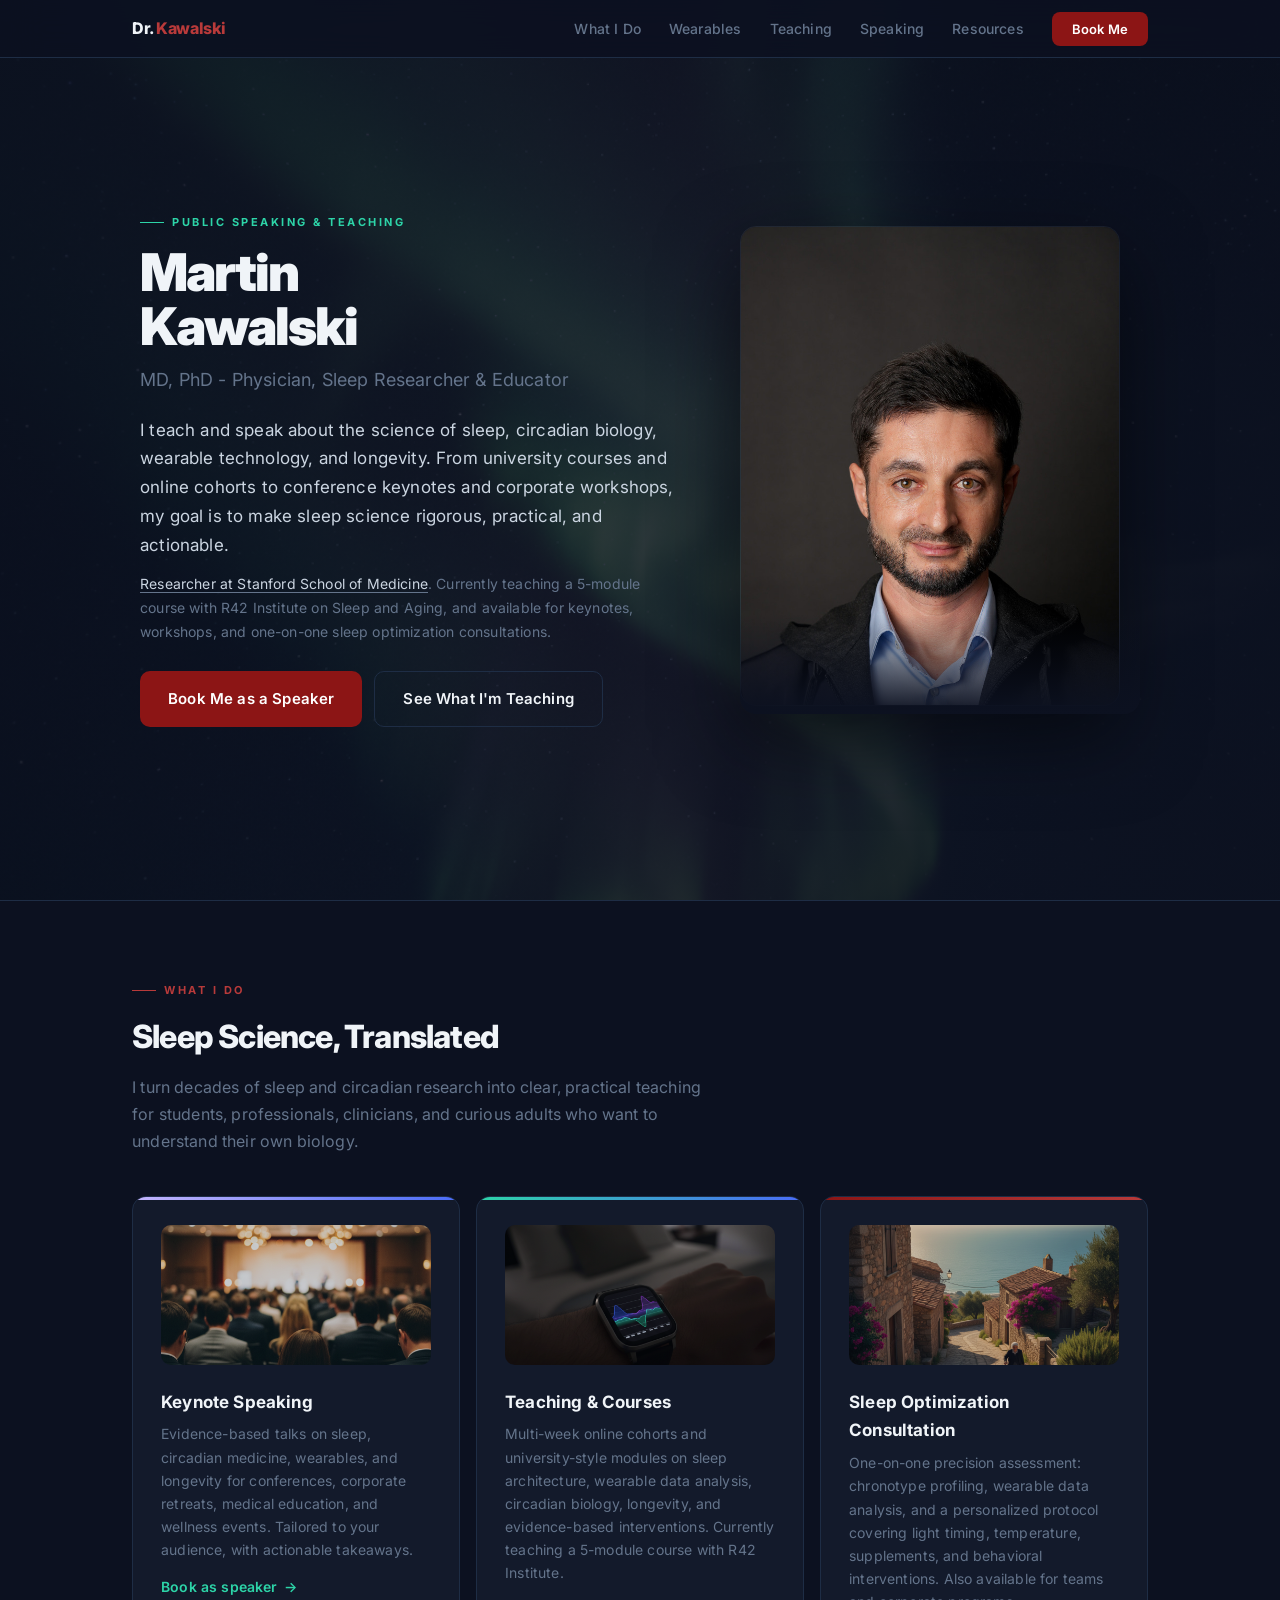
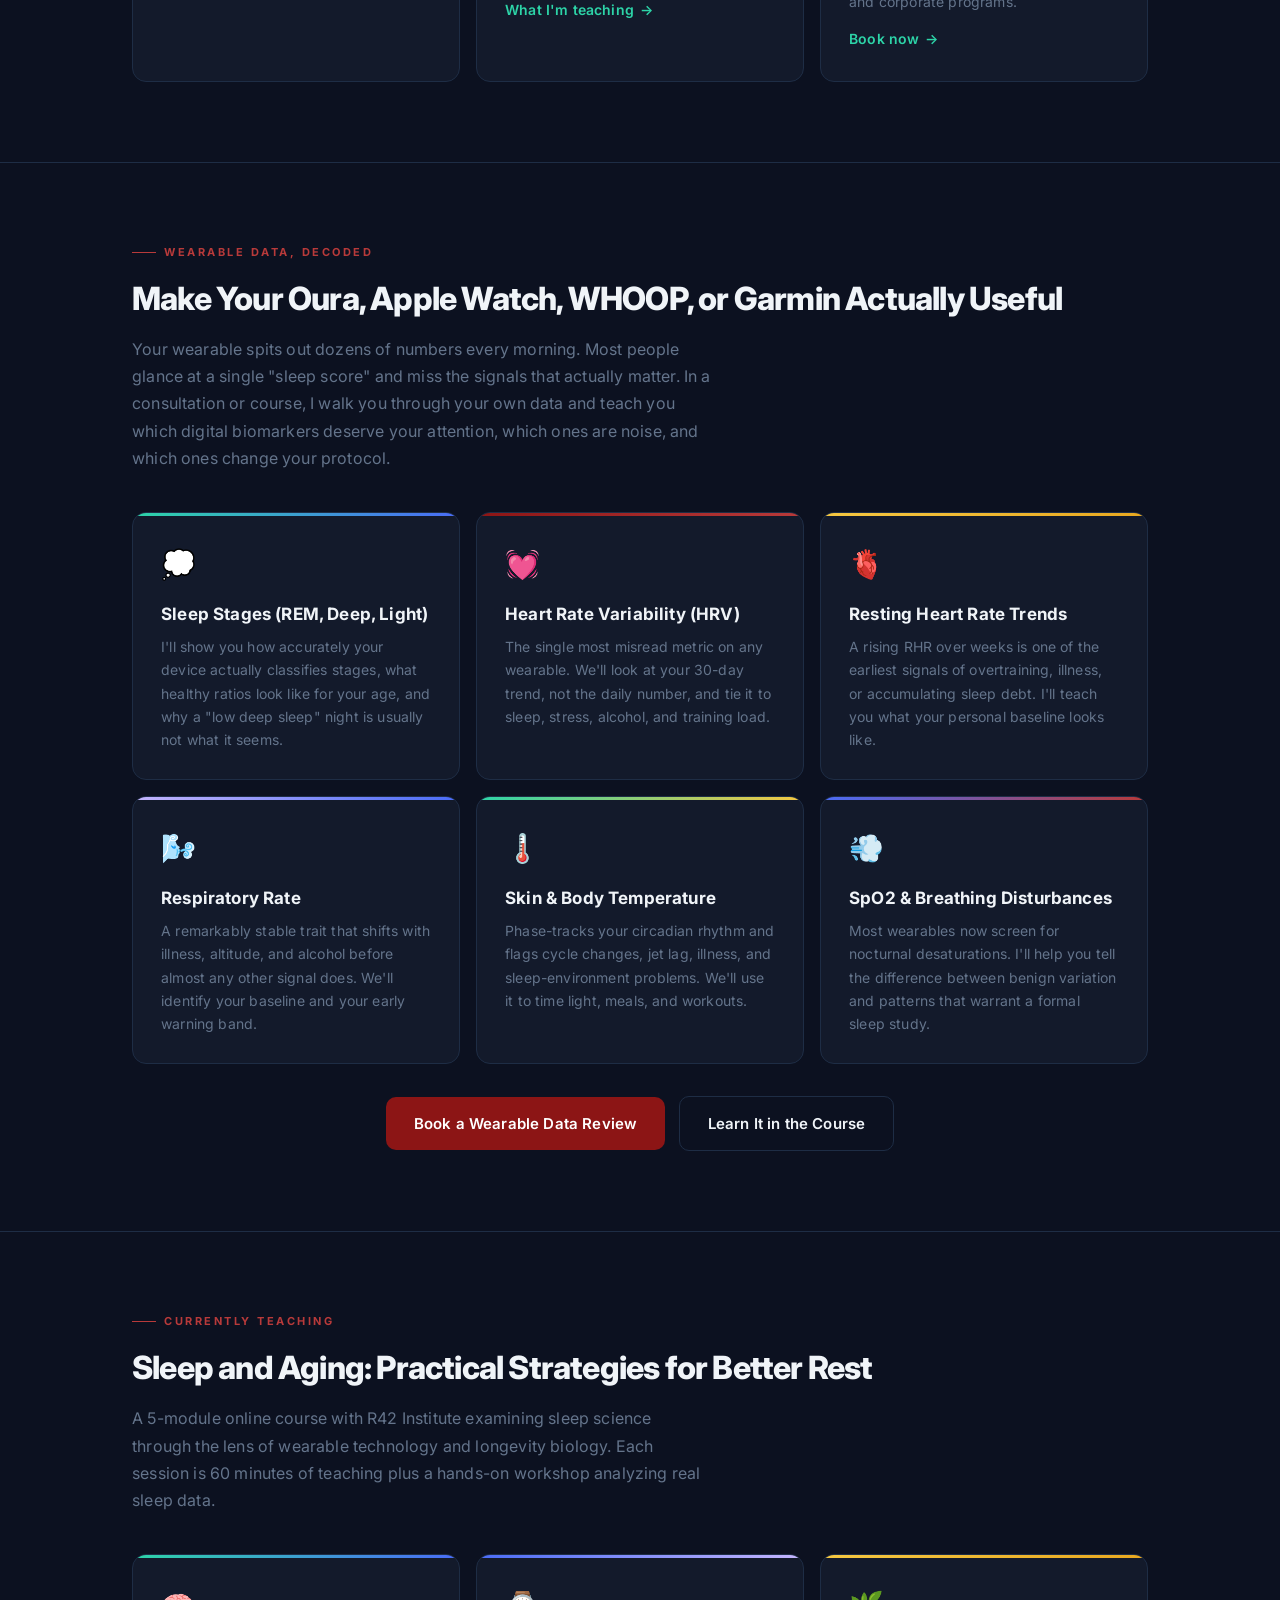
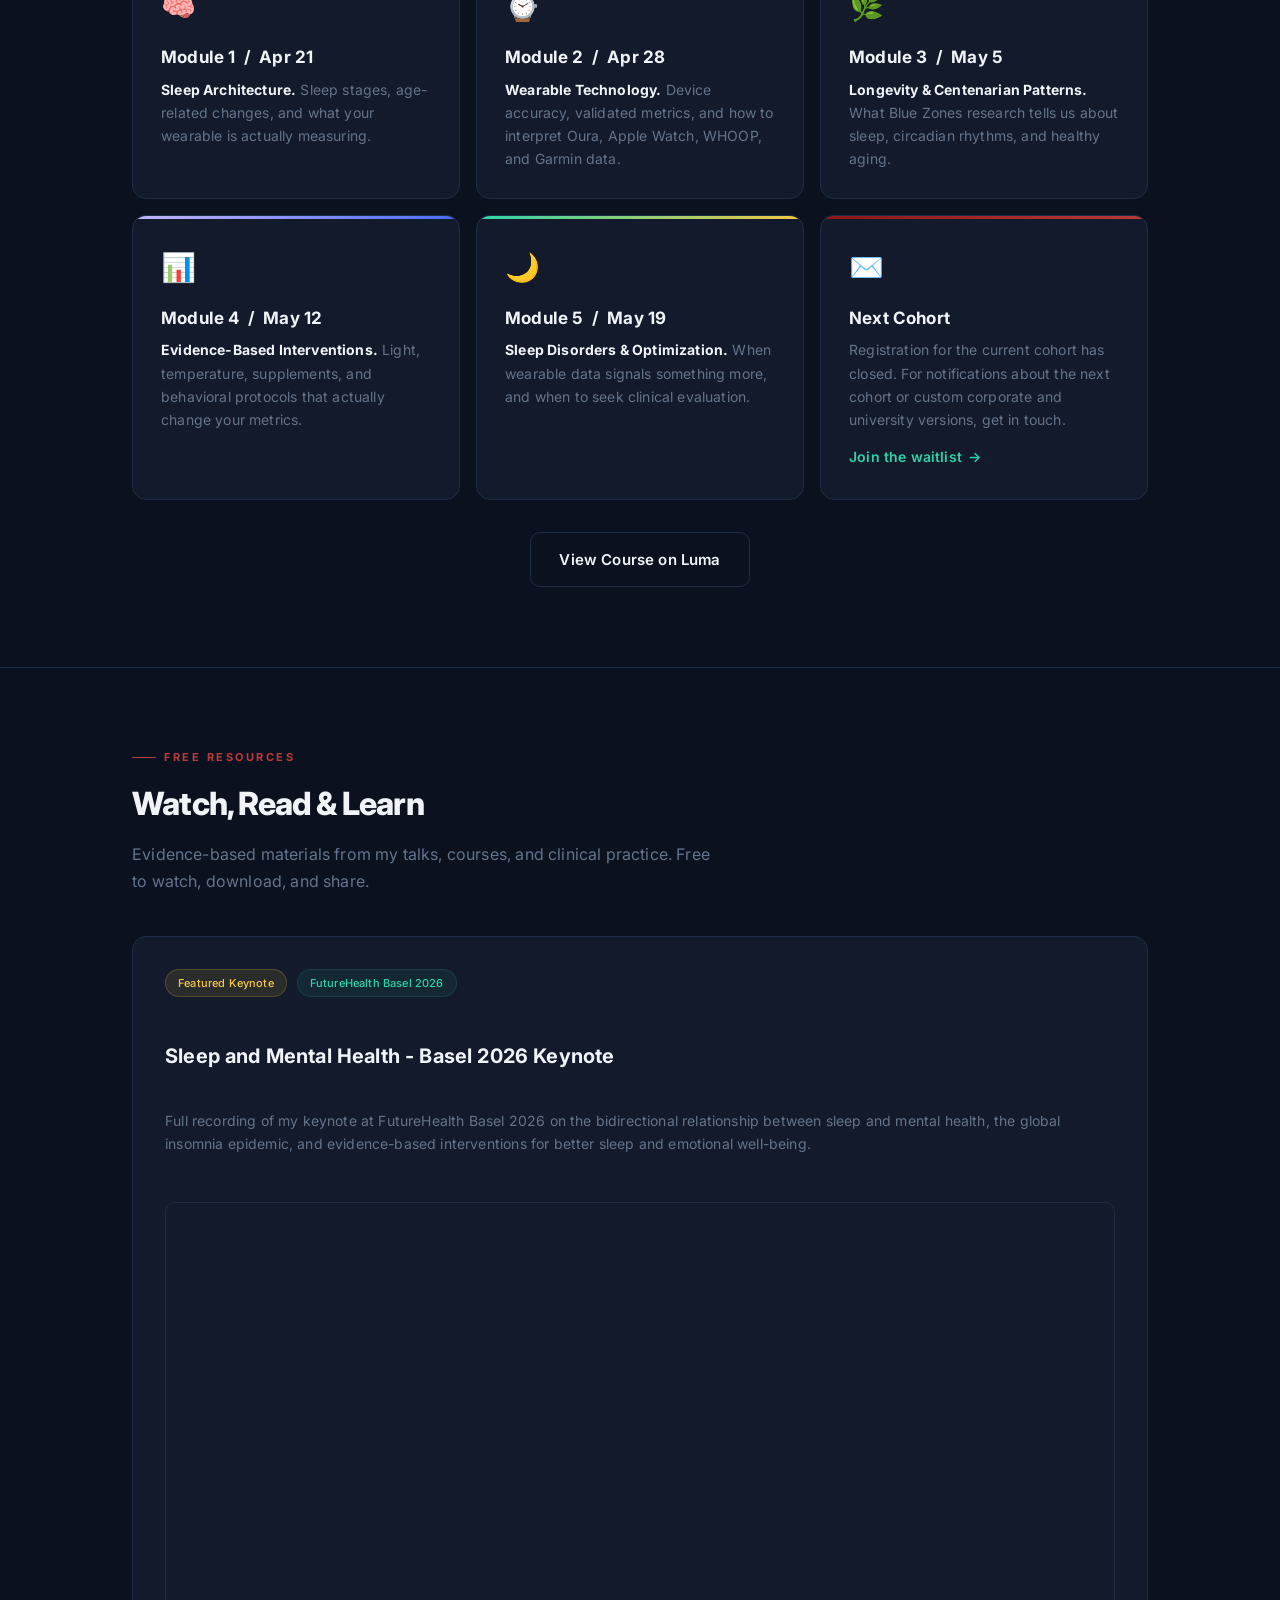
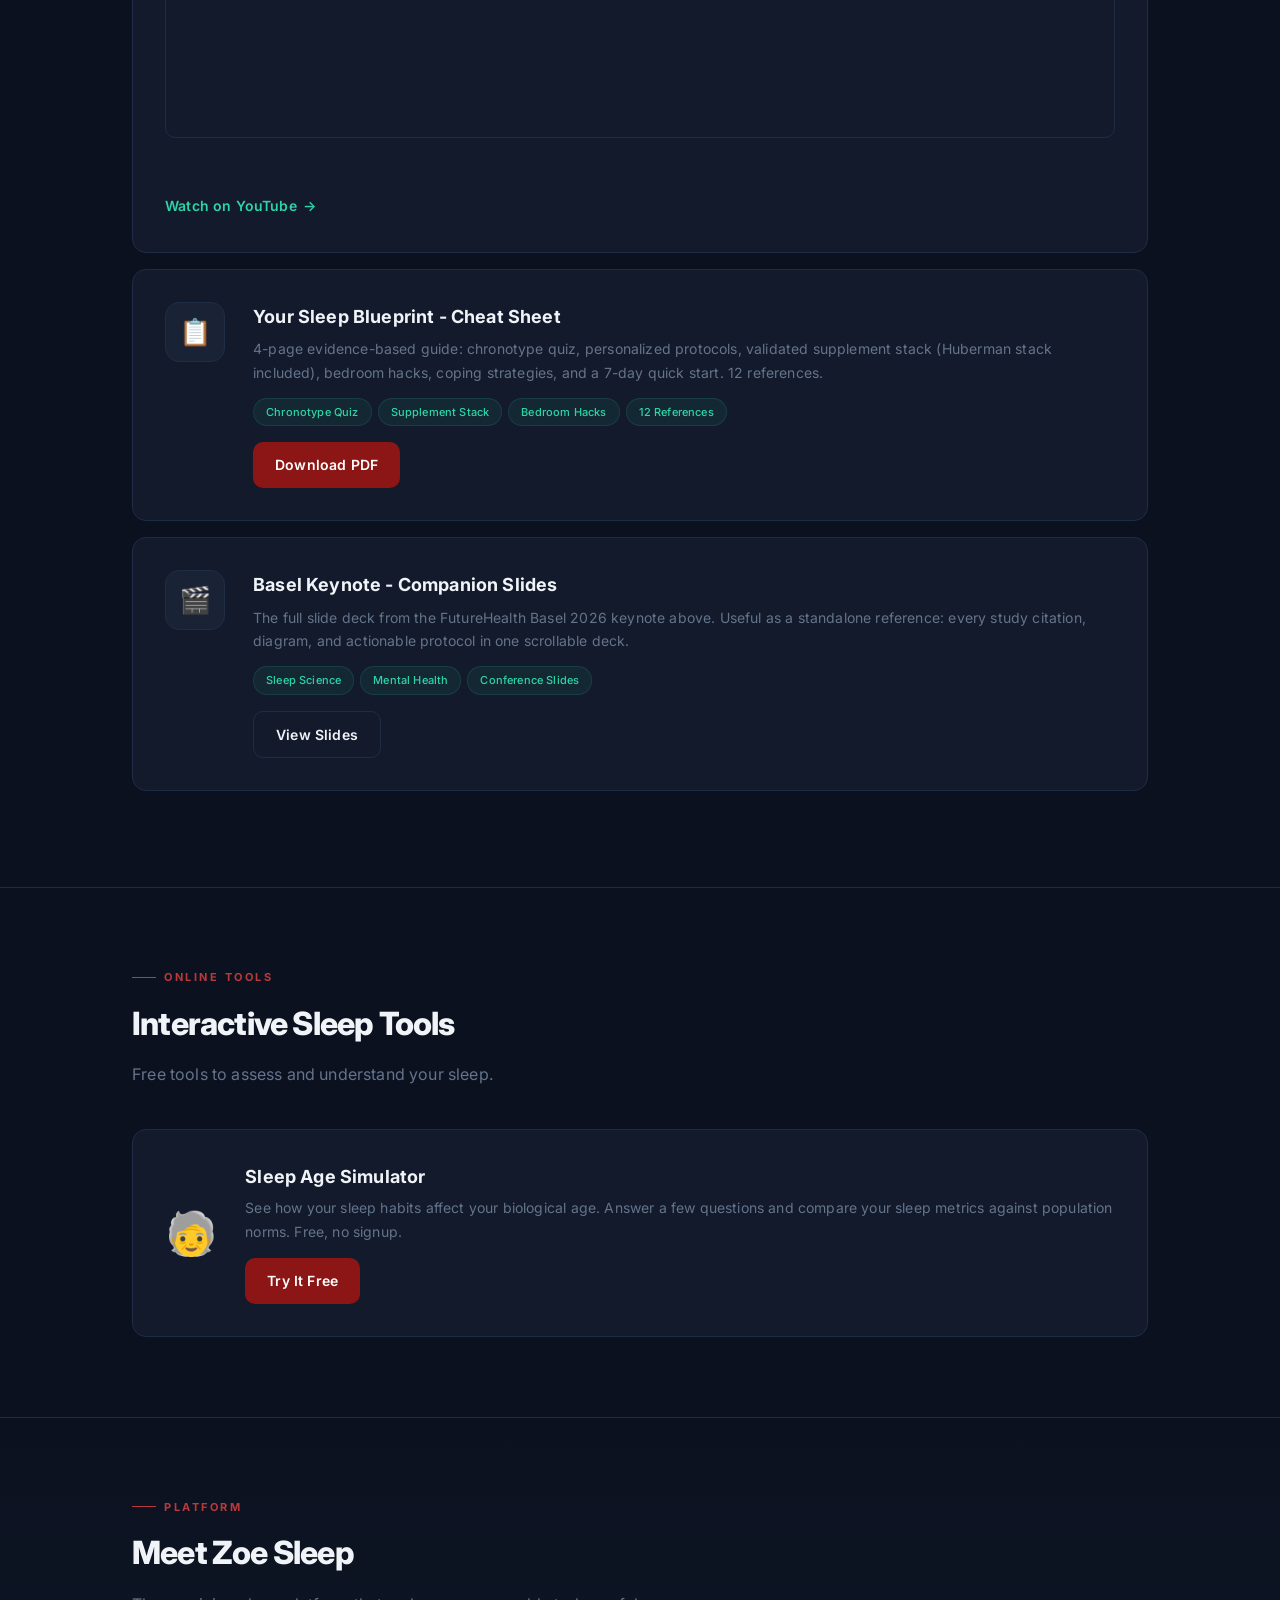
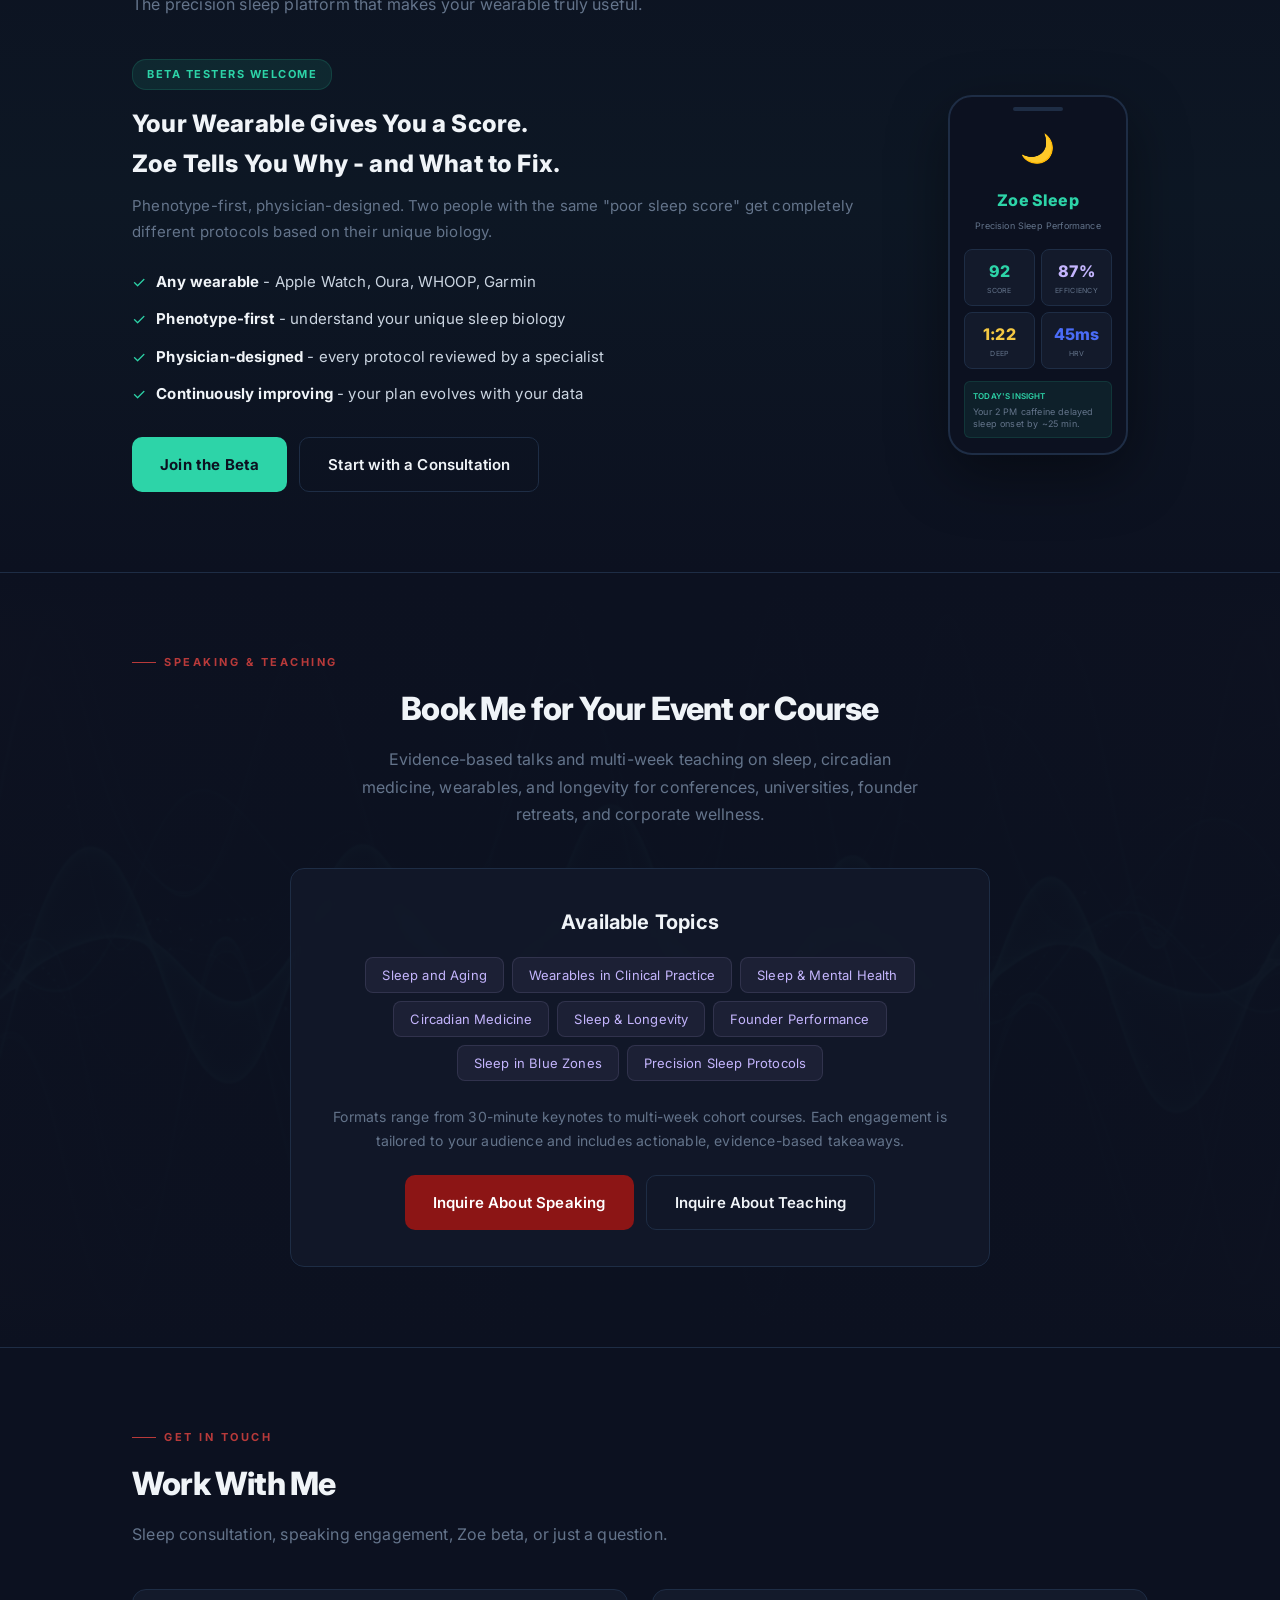
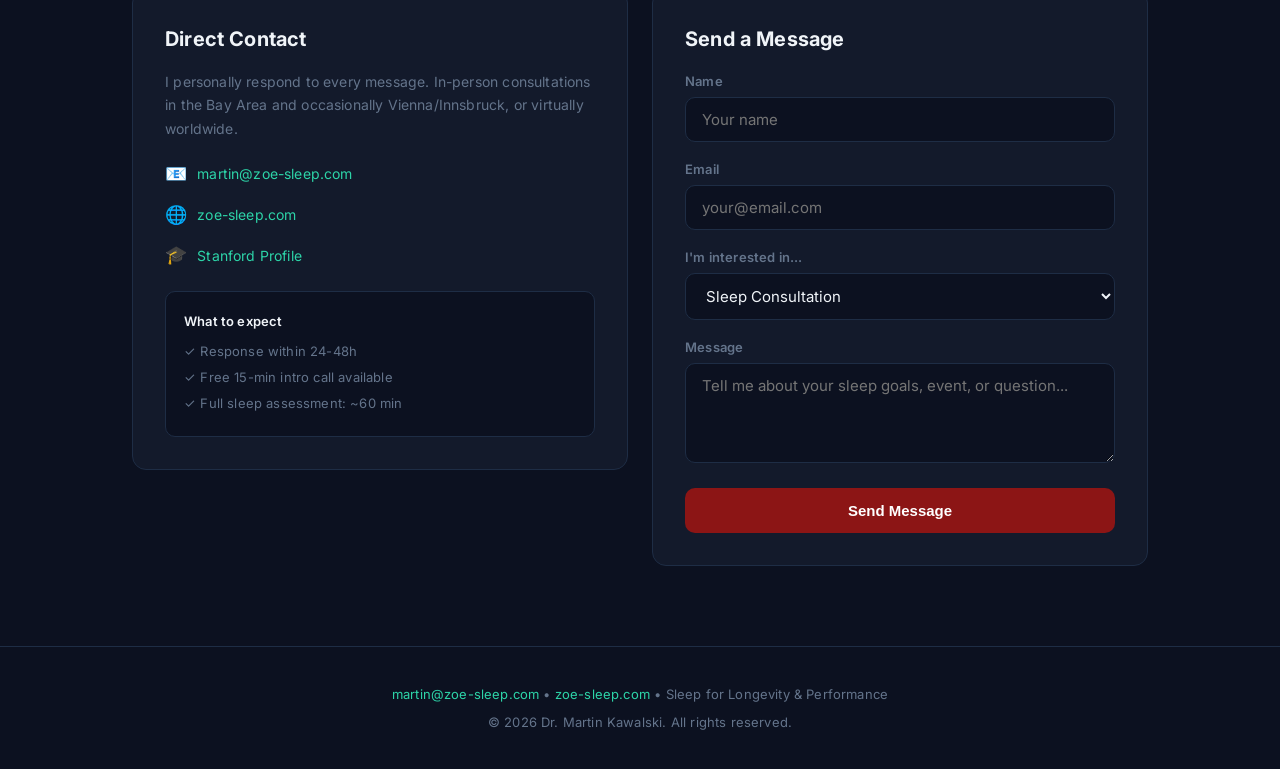
==== commit d8251f35: "WIP checkpoint before Mac Mini migration Co-Authored-By: Claude Fable 5 <noreply@anthropic.com>" ====
--- a/public/index.html
+++ b/public/index.html
@@ -3,8 +3,8 @@
 <head>
 <meta charset="UTF-8">
 <meta name="viewport" content="width=device-width, initial-scale=1.0">
-<title>Dr. Martin Kawalski - Sleep for Longevity & Performance</title>
-<meta name="description" content="Dr. Martin Kawalski, MD, PhD - Physician, entrepreneur, and sleep researcher helping founders and high performers optimize sleep for longevity and peak performance.">
+<title>Dr. Martin Kawalski - Speaker & Educator on Sleep Science</title>
+<meta name="description" content="Dr. Martin Kawalski, MD, PhD - Stanford sleep medicine researcher. Public speaker and educator on sleep, aging, wearables, and circadian medicine. Currently teaching the R42 Institute course on Sleep and Aging.">
 <link rel="icon" href="data:image/svg+xml,<svg xmlns='http://www.w3.org/2000/svg' viewBox='0 0 100 100'><text y='.9em' font-size='90'>&#x1F319;</text></svg>">
 <style>
   @import url('https://fonts.googleapis.com/css2?family=Inter:wght@300;400;500;600;700;800;900&display=swap');
@@ -177,10 +177,11 @@
     <div class="nav-brand">Dr. <span>Kawalski</span></div>
     <ul class="nav-links">
       <li class="hm"><a href="#work">What I Do</a></li>
+      <li class="hm"><a href="#wearables">Wearables</a></li>
+      <li class="hm"><a href="#teaching">Teaching</a></li>
+      <li class="hm"><a href="#speaker">Speaking</a></li>
       <li class="hm"><a href="#resources">Resources</a></li>
-      <li class="hm"><a href="#zoe">Zoe Sleep</a></li>
-      <li class="hm"><a href="#contact">Contact</a></li>
-      <li><a href="#contact" class="btn-nav">Book Consultation</a></li>
+      <li><a href="#contact" class="btn-nav">Book Me</a></li>
     </ul>
   </div>
 </nav>
@@ -190,22 +191,22 @@
   <div class="hero-bg"><img src="aurora-bg.png" alt="" loading="eager"></div>
   <div class="hero-content">
     <div class="hero-text">
-      <div class="label">Sleep for Longevity & Performance</div>
+      <div class="label">Public Speaking & Teaching</div>
       <h1>Martin<br>Kawalski</h1>
-      <div class="role">MD, PhD - Physician, Entrepreneur & Sleep Researcher</div>
+      <div class="role">MD, PhD - Physician, Sleep Researcher & Educator</div>
       <p>
-        Sleep is the most powerful lever for longevity, healthspan, and cognitive performance -
-        yet most founders and high performers treat it as an afterthought. I help you turn it
-        into your competitive advantage.
+        I teach and speak about the science of sleep, circadian biology, wearable technology,
+        and longevity. From university courses and online cohorts to conference keynotes and
+        corporate workshops, my goal is to make sleep science rigorous, practical, and actionable.
       </p>
       <p class="small">
         <a href="https://profiles.stanford.edu/martin-kawalski" target="_blank" style="color:var(--text2);text-decoration:none;border-bottom:1px solid var(--muted)">Researcher at Stanford School of Medicine</a>.
-        Building Zoe Sleep - precision circadian medicine that makes your wearable actually useful.
-        Available for consultations, corporate programs, and keynotes.
+        Currently teaching a 5-module course with R42 Institute on Sleep and Aging, and available
+        for keynotes, workshops, and one-on-one sleep optimization consultations.
       </p>
       <div class="hero-buttons">
-        <a href="#contact" class="btn btn-primary">Book a Consultation</a>
-        <a href="#resources" class="btn btn-outline">Free Resources</a>
+        <a href="#contact" class="btn btn-primary">Book Me as a Speaker</a>
+        <a href="#teaching" class="btn btn-outline">See What I'm Teaching</a>
       </div>
     </div>
     <div class="hero-photo">
@@ -220,33 +221,156 @@
 <section id="work">
   <div class="container">
     <div class="section-label">What I Do</div>
-    <h2 class="section-title">Sleep as a Performance & Longevity Tool</h2>
+    <h2 class="section-title">Sleep Science, Translated</h2>
     <p class="section-sub">
-      Not all poor sleepers are the same. I use circadian biology, wearable data, and evidence-based
-      protocols to build personalized interventions - for founders, executives, and anyone serious
-      about their healthspan.
+      I turn decades of sleep and circadian research into clear, practical teaching for
+      students, professionals, clinicians, and curious adults who want to understand
+      their own biology.
     </p>
     <div class="cards-3">
       <div class="card">
-        <div class="card-top" style="background:linear-gradient(90deg,var(--cardinal),var(--cardinal-l))"></div>
-        <img src="wearable.png" alt="Wearable sleep tracking" class="card-img">
-        <h3>Sleep Consultations</h3>
-        <p>Comprehensive assessment: chronotype profiling, wearable data analysis, and a personalized protocol. I've also co-built wearable hardware with Bode Miller, US Olympic alpine skiing champion, for sports safety and performance.</p>
-        <a href="#contact" class="card-link">Book now <span>&rarr;</span></a>
-      </div>
-      <div class="card">
-        <div class="card-top" style="background:linear-gradient(90deg,var(--gold),#E8A820)"></div>
-        <img src="sardinia.png" alt="Sardinia Blue Zone research" class="card-img">
-        <h3>Longevity Research</h3>
-        <p>Stanford IRB-approved research studying sleep and circadian rhythms in centenarians across Blue Zones - Sardinia and Okinawa. Understanding why the world's longest-lived people sleep differently.</p>
-      </div>
-      <div class="card">
         <div class="card-top" style="background:linear-gradient(90deg,var(--lavender),var(--blue))"></div>
         <img src="conference.png" alt="Conference speaking" class="card-img">
-        <h3>Speaking & Workshops</h3>
-        <p>Keynotes on sleep science for conferences, founder retreats, and corporate wellness. Evidence-based, engaging, and designed to change behavior - not just inform.</p>
+        <h3>Keynote Speaking</h3>
+        <p>Evidence-based talks on sleep, circadian medicine, wearables, and longevity for conferences, corporate retreats, medical education, and wellness events. Tailored to your audience, with actionable takeaways.</p>
         <a href="#speaker" class="card-link">Book as speaker <span>&rarr;</span></a>
       </div>
+      <div class="card">
+        <div class="card-top" style="background:linear-gradient(90deg,var(--mint),var(--blue))"></div>
+        <img src="wearable.png" alt="Teaching sleep and wearables" class="card-img">
+        <h3>Teaching & Courses</h3>
+        <p>Multi-week online cohorts and university-style modules on sleep architecture, wearable data analysis, circadian biology, longevity, and evidence-based interventions. Currently teaching a 5-module course with R42 Institute.</p>
+        <a href="#teaching" class="card-link">What I'm teaching <span>&rarr;</span></a>
+      </div>
+      <div class="card">
+        <div class="card-top" style="background:linear-gradient(90deg,var(--cardinal),var(--cardinal-l))"></div>
+        <img src="sardinia.png" alt="Sleep optimization consultation" class="card-img">
+        <h3>Sleep Optimization Consultation</h3>
+        <p>One-on-one precision assessment: chronotype profiling, wearable data analysis, and a personalized protocol covering light timing, temperature, supplements, and behavioral interventions. Also available for teams and corporate programs.</p>
+        <a href="#contact" class="card-link">Book now <span>&rarr;</span></a>
+      </div>
+    </div>
+  </div>
+</section>
+
+<hr class="section-divider">
+
+<!-- WEARABLE DATA INTERPRETATION -->
+<section id="wearables">
+  <div class="container">
+    <div class="section-label">Wearable Data, Decoded</div>
+    <h2 class="section-title">Make Your Oura, Apple Watch, WHOOP, or Garmin Actually Useful</h2>
+    <p class="section-sub">
+      Your wearable spits out dozens of numbers every morning. Most people glance at a single
+      "sleep score" and miss the signals that actually matter. In a consultation or course, I
+      walk you through your own data and teach you which digital biomarkers deserve your
+      attention, which ones are noise, and which ones change your protocol.
+    </p>
+
+    <div class="cards-3">
+      <div class="card">
+        <div class="card-top" style="background:linear-gradient(90deg,var(--mint),var(--blue))"></div>
+        <div class="icon">&#x1F4AD;</div>
+        <h3>Sleep Stages (REM, Deep, Light)</h3>
+        <p>I'll show you how accurately your device actually classifies stages, what healthy ratios look like for your age, and why a "low deep sleep" night is usually not what it seems.</p>
+      </div>
+      <div class="card">
+        <div class="card-top" style="background:linear-gradient(90deg,var(--cardinal),var(--cardinal-l))"></div>
+        <div class="icon">&#x1F493;</div>
+        <h3>Heart Rate Variability (HRV)</h3>
+        <p>The single most misread metric on any wearable. We'll look at your 30-day trend, not the daily number, and tie it to sleep, stress, alcohol, and training load.</p>
+      </div>
+      <div class="card">
+        <div class="card-top" style="background:linear-gradient(90deg,var(--gold),#E8A820)"></div>
+        <div class="icon">&#x1FAC0;</div>
+        <h3>Resting Heart Rate Trends</h3>
+        <p>A rising RHR over weeks is one of the earliest signals of overtraining, illness, or accumulating sleep debt. I'll teach you what your personal baseline looks like.</p>
+      </div>
+    </div>
+
+    <div class="cards-3" style="margin-top:16px;">
+      <div class="card">
+        <div class="card-top" style="background:linear-gradient(90deg,var(--lavender),var(--blue))"></div>
+        <div class="icon">&#x1F32C;&#xFE0F;</div>
+        <h3>Respiratory Rate</h3>
+        <p>A remarkably stable trait that shifts with illness, altitude, and alcohol before almost any other signal does. We'll identify your baseline and your early warning band.</p>
+      </div>
+      <div class="card">
+        <div class="card-top" style="background:linear-gradient(90deg,var(--mint),var(--gold))"></div>
+        <div class="icon">&#x1F321;&#xFE0F;</div>
+        <h3>Skin & Body Temperature</h3>
+        <p>Phase-tracks your circadian rhythm and flags cycle changes, jet lag, illness, and sleep-environment problems. We'll use it to time light, meals, and workouts.</p>
+      </div>
+      <div class="card">
+        <div class="card-top" style="background:linear-gradient(90deg,var(--blue),var(--cardinal-l))"></div>
+        <div class="icon">&#x1F4A8;</div>
+        <h3>SpO2 & Breathing Disturbances</h3>
+        <p>Most wearables now screen for nocturnal desaturations. I'll help you tell the difference between benign variation and patterns that warrant a formal sleep study.</p>
+      </div>
+    </div>
+
+    <div style="margin-top:32px;text-align:center;">
+      <a href="#contact" class="btn btn-primary">Book a Wearable Data Review</a>
+      <a href="#teaching" class="btn btn-outline" style="margin-left:8px;">Learn It in the Course</a>
+    </div>
+  </div>
+</section>
+
+<hr class="section-divider">
+
+<!-- CURRENTLY TEACHING -->
+<section id="teaching">
+  <div class="container">
+    <div class="section-label">Currently Teaching</div>
+    <h2 class="section-title">Sleep and Aging: Practical Strategies for Better Rest</h2>
+    <p class="section-sub">
+      A 5-module online course with R42 Institute examining sleep science through the lens
+      of wearable technology and longevity biology. Each session is 60 minutes of teaching
+      plus a hands-on workshop analyzing real sleep data.
+    </p>
+    <div class="cards-3">
+      <div class="card">
+        <div class="card-top" style="background:linear-gradient(90deg,var(--mint),var(--blue))"></div>
+        <div class="icon">&#x1F9E0;</div>
+        <h3>Module 1 &nbsp;/&nbsp; Apr 21</h3>
+        <p><b style="color:var(--text)">Sleep Architecture.</b> Sleep stages, age-related changes, and what your wearable is actually measuring.</p>
+      </div>
+      <div class="card">
+        <div class="card-top" style="background:linear-gradient(90deg,var(--blue),var(--lavender))"></div>
+        <div class="icon">&#x231A;</div>
+        <h3>Module 2 &nbsp;/&nbsp; Apr 28</h3>
+        <p><b style="color:var(--text)">Wearable Technology.</b> Device accuracy, validated metrics, and how to interpret Oura, Apple Watch, WHOOP, and Garmin data.</p>
+      </div>
+      <div class="card">
+        <div class="card-top" style="background:linear-gradient(90deg,var(--gold),#E8A820)"></div>
+        <div class="icon">&#x1F33F;</div>
+        <h3>Module 3 &nbsp;/&nbsp; May 5</h3>
+        <p><b style="color:var(--text)">Longevity & Centenarian Patterns.</b> What Blue Zones research tells us about sleep, circadian rhythms, and healthy aging.</p>
+      </div>
+    </div>
+    <div class="cards-3" style="margin-top:16px;">
+      <div class="card">
+        <div class="card-top" style="background:linear-gradient(90deg,var(--lavender),var(--blue))"></div>
+        <div class="icon">&#x1F4CA;</div>
+        <h3>Module 4 &nbsp;/&nbsp; May 12</h3>
+        <p><b style="color:var(--text)">Evidence-Based Interventions.</b> Light, temperature, supplements, and behavioral protocols that actually change your metrics.</p>
+      </div>
+      <div class="card">
+        <div class="card-top" style="background:linear-gradient(90deg,var(--mint),var(--gold))"></div>
+        <div class="icon">&#x1F319;</div>
+        <h3>Module 5 &nbsp;/&nbsp; May 19</h3>
+        <p><b style="color:var(--text)">Sleep Disorders & Optimization.</b> When wearable data signals something more, and when to seek clinical evaluation.</p>
+      </div>
+      <div class="card">
+        <div class="card-top" style="background:linear-gradient(90deg,var(--cardinal),var(--cardinal-l))"></div>
+        <div class="icon">&#x2709;&#xFE0F;</div>
+        <h3>Next Cohort</h3>
+        <p>Registration for the current cohort has closed. For notifications about the next cohort or custom corporate and university versions, get in touch.</p>
+        <a href="mailto:martin@zoe-sleep.com?subject=Sleep%20and%20Aging%20Course%20-%20Next%20Cohort" class="card-link">Join the waitlist <span>&rarr;</span></a>
+      </div>
+    </div>
+    <div style="margin-top:32px;text-align:center;">
+      <a href="https://luma.com/ov35356l" target="_blank" class="btn btn-outline">View Course on Luma</a>
     </div>
   </div>
 </section>
@@ -257,8 +381,35 @@
 <section id="resources">
   <div class="container">
     <div class="section-label">Free Resources</div>
-    <h2 class="section-title">Download & Learn</h2>
-    <p class="section-sub">Evidence-based materials from my talks and clinical practice. Free to use and share.</p>
+    <h2 class="section-title">Watch, Read & Learn</h2>
+    <p class="section-sub">Evidence-based materials from my talks, courses, and clinical practice. Free to watch, download, and share.</p>
+
+    <!-- FEATURED KEYNOTE VIDEO -->
+    <div class="resource-card" style="flex-direction:column;align-items:stretch;">
+      <div style="display:flex;gap:10px;flex-wrap:wrap;margin-bottom:14px;">
+        <span class="tag" style="background:rgba(245,200,66,0.1);border-color:rgba(245,200,66,0.2);color:var(--gold);">Featured Keynote</span>
+        <span class="tag">FutureHealth Basel 2026</span>
+      </div>
+      <h3 style="font-size:20px;font-weight:700;color:var(--text);margin-bottom:8px;">Sleep and Mental Health - Basel 2026 Keynote</h3>
+      <p style="font-size:14px;color:var(--muted);line-height:1.65;margin-bottom:18px;">
+        Full recording of my keynote at FutureHealth Basel 2026 on the bidirectional
+        relationship between sleep and mental health, the global insomnia epidemic, and
+        evidence-based interventions for better sleep and emotional well-being.
+      </p>
+      <div style="position:relative;padding-bottom:56.25%;height:0;overflow:hidden;border-radius:10px;border:1px solid var(--border);">
+        <iframe
+          src="https://www.youtube.com/embed/u7qgwSx3sq4"
+          title="Sleep and Mental Health - FutureHealth Basel 2026"
+          frameborder="0"
+          allow="accelerometer; autoplay; clipboard-write; encrypted-media; gyroscope; picture-in-picture; web-share"
+          referrerpolicy="strict-origin-when-cross-origin"
+          allowfullscreen
+          style="position:absolute;top:0;left:0;width:100%;height:100%;"></iframe>
+      </div>
+      <div style="margin-top:14px;">
+        <a href="https://www.youtube.com/watch?v=u7qgwSx3sq4" target="_blank" class="card-link">Watch on YouTube <span>&rarr;</span></a>
+      </div>
+    </div>
 
     <div class="resource-card">
       <div class="resource-icon">&#x1F4CB;</div>
@@ -277,8 +428,8 @@
     <div class="resource-card">
       <div class="resource-icon">&#x1F3AC;</div>
       <div class="resource-info">
-        <h3>Sleep & Mental Health - Basel Conference Talk</h3>
-        <p>Full slide deck from my Basel talk on the bidirectional link between sleep and mental health, the global insomnia epidemic, and evidence-based interventions.</p>
+        <h3>Basel Keynote - Companion Slides</h3>
+        <p>The full slide deck from the FutureHealth Basel 2026 keynote above. Useful as a standalone reference: every study citation, diagram, and actionable protocol in one scrollable deck.</p>
         <div class="tags">
           <span class="tag">Sleep Science</span>
           <span class="tag">Mental Health</span>
@@ -365,27 +516,32 @@
 <section class="speaker-section" id="speaker">
   <div class="speaker-bg"><img src="circadian-bg.png" alt="" loading="lazy"></div>
   <div class="speaker-content container">
-    <div class="section-label">Speaking</div>
-    <h2 class="section-title" style="text-align:center">Book Me for Your Event</h2>
+    <div class="section-label">Speaking & Teaching</div>
+    <h2 class="section-title" style="text-align:center">Book Me for Your Event or Course</h2>
     <p class="section-sub" style="text-align:center;margin:0 auto 40px">
-      Evidence-based talks on sleep, longevity, and human performance for
-      conferences, founder retreats, and corporate wellness.
+      Evidence-based talks and multi-week teaching on sleep, circadian medicine, wearables,
+      and longevity for conferences, universities, founder retreats, and corporate wellness.
     </p>
     <div class="speaker-card">
       <h3 style="font-size:20px;font-weight:700;color:var(--text);margin-bottom:8px">Available Topics</h3>
       <div class="speaker-topics">
+        <span class="speaker-topic">Sleep and Aging</span>
+        <span class="speaker-topic">Wearables in Clinical Practice</span>
+        <span class="speaker-topic">Sleep & Mental Health</span>
+        <span class="speaker-topic">Circadian Medicine</span>
         <span class="speaker-topic">Sleep & Longevity</span>
         <span class="speaker-topic">Founder Performance</span>
-        <span class="speaker-topic">Circadian Medicine</span>
-        <span class="speaker-topic">Sleep & Mental Health</span>
-        <span class="speaker-topic">Wearables in Practice</span>
         <span class="speaker-topic">Sleep in Blue Zones</span>
+        <span class="speaker-topic">Precision Sleep Protocols</span>
       </div>
       <p style="font-size:14px;color:var(--muted);margin-bottom:22px">
-        I speak at medical conferences, startup retreats, and wellness events worldwide.
-        Each talk is tailored to your audience with actionable takeaways they can implement that night.
+        Formats range from 30-minute keynotes to multi-week cohort courses. Each engagement
+        is tailored to your audience and includes actionable, evidence-based takeaways.
       </p>
-      <a href="#contact" class="btn btn-primary">Inquire About Speaking</a>
+      <div style="display:flex;gap:12px;justify-content:center;flex-wrap:wrap;">
+        <a href="#contact" class="btn btn-primary">Inquire About Speaking</a>
+        <a href="mailto:martin@zoe-sleep.com?subject=Teaching%20Inquiry" class="btn btn-outline">Inquire About Teaching</a>
+      </div>
     </div>
   </div>
 </section>
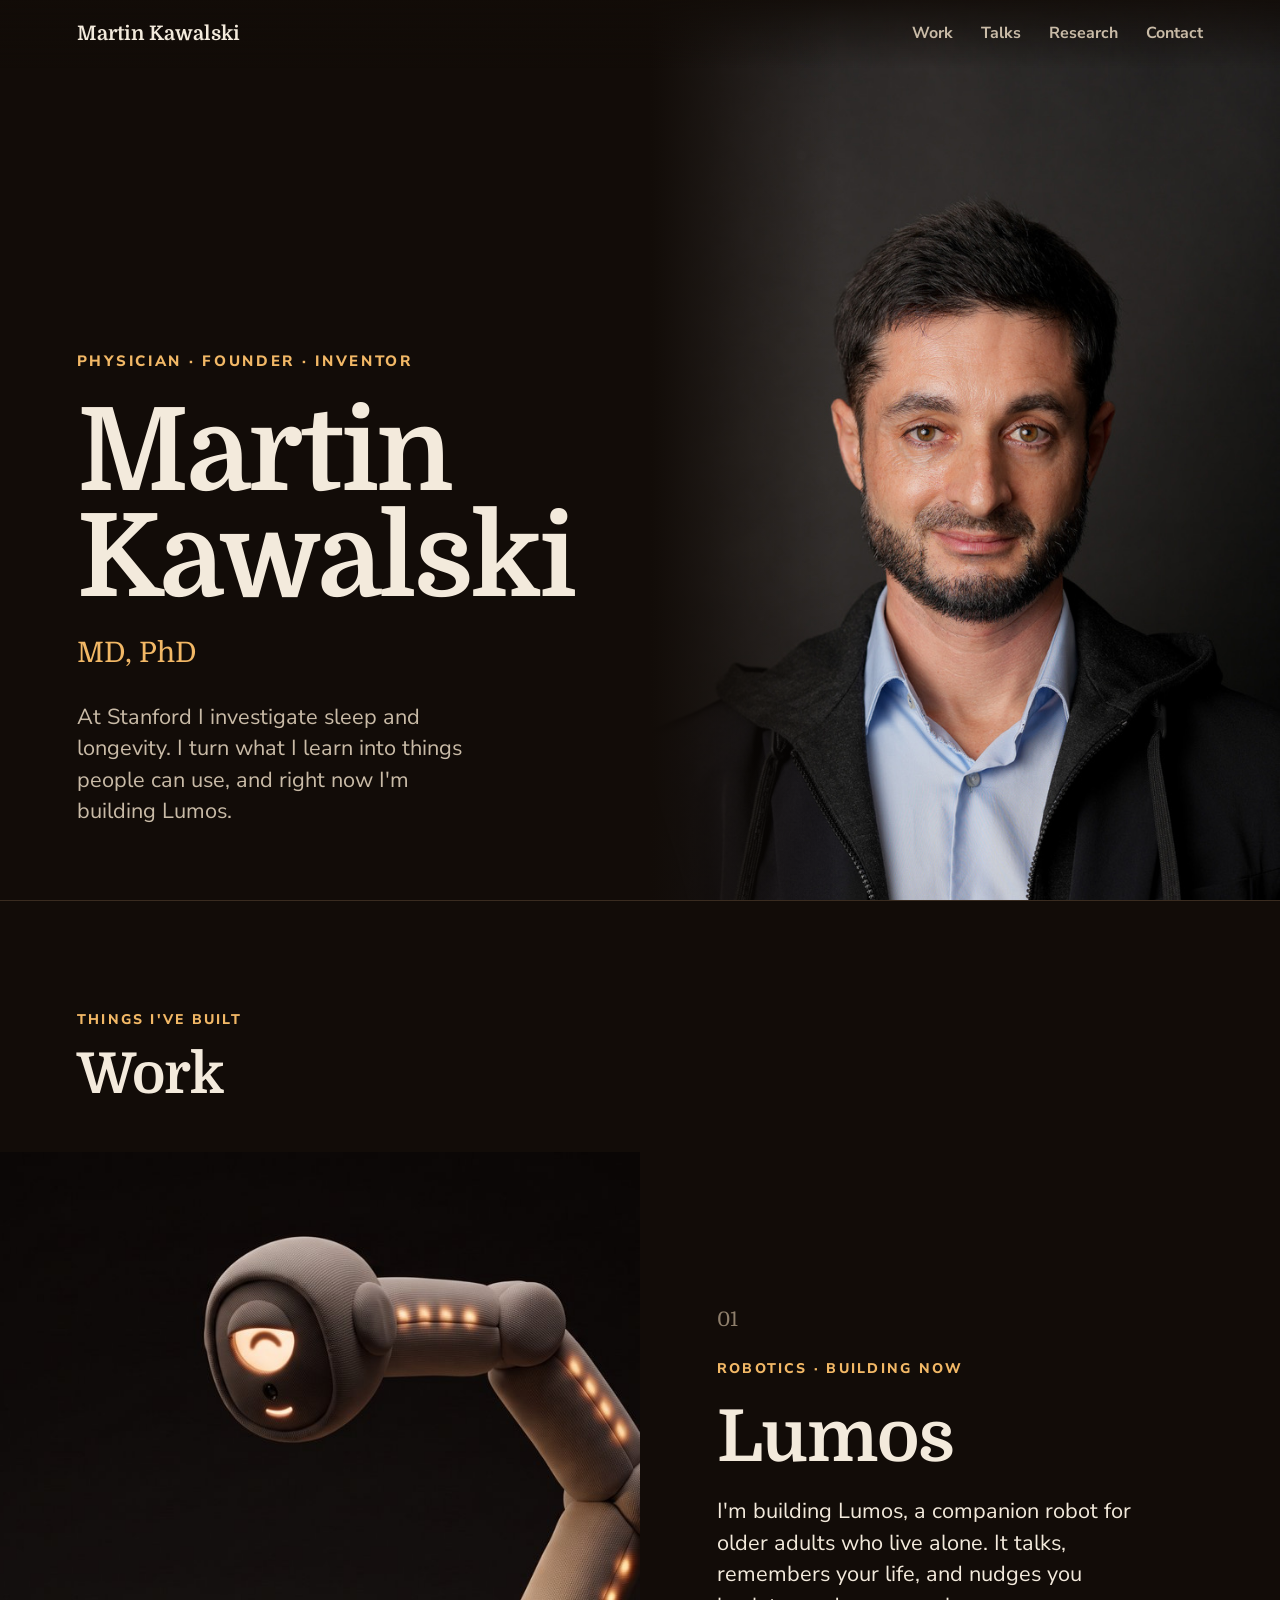
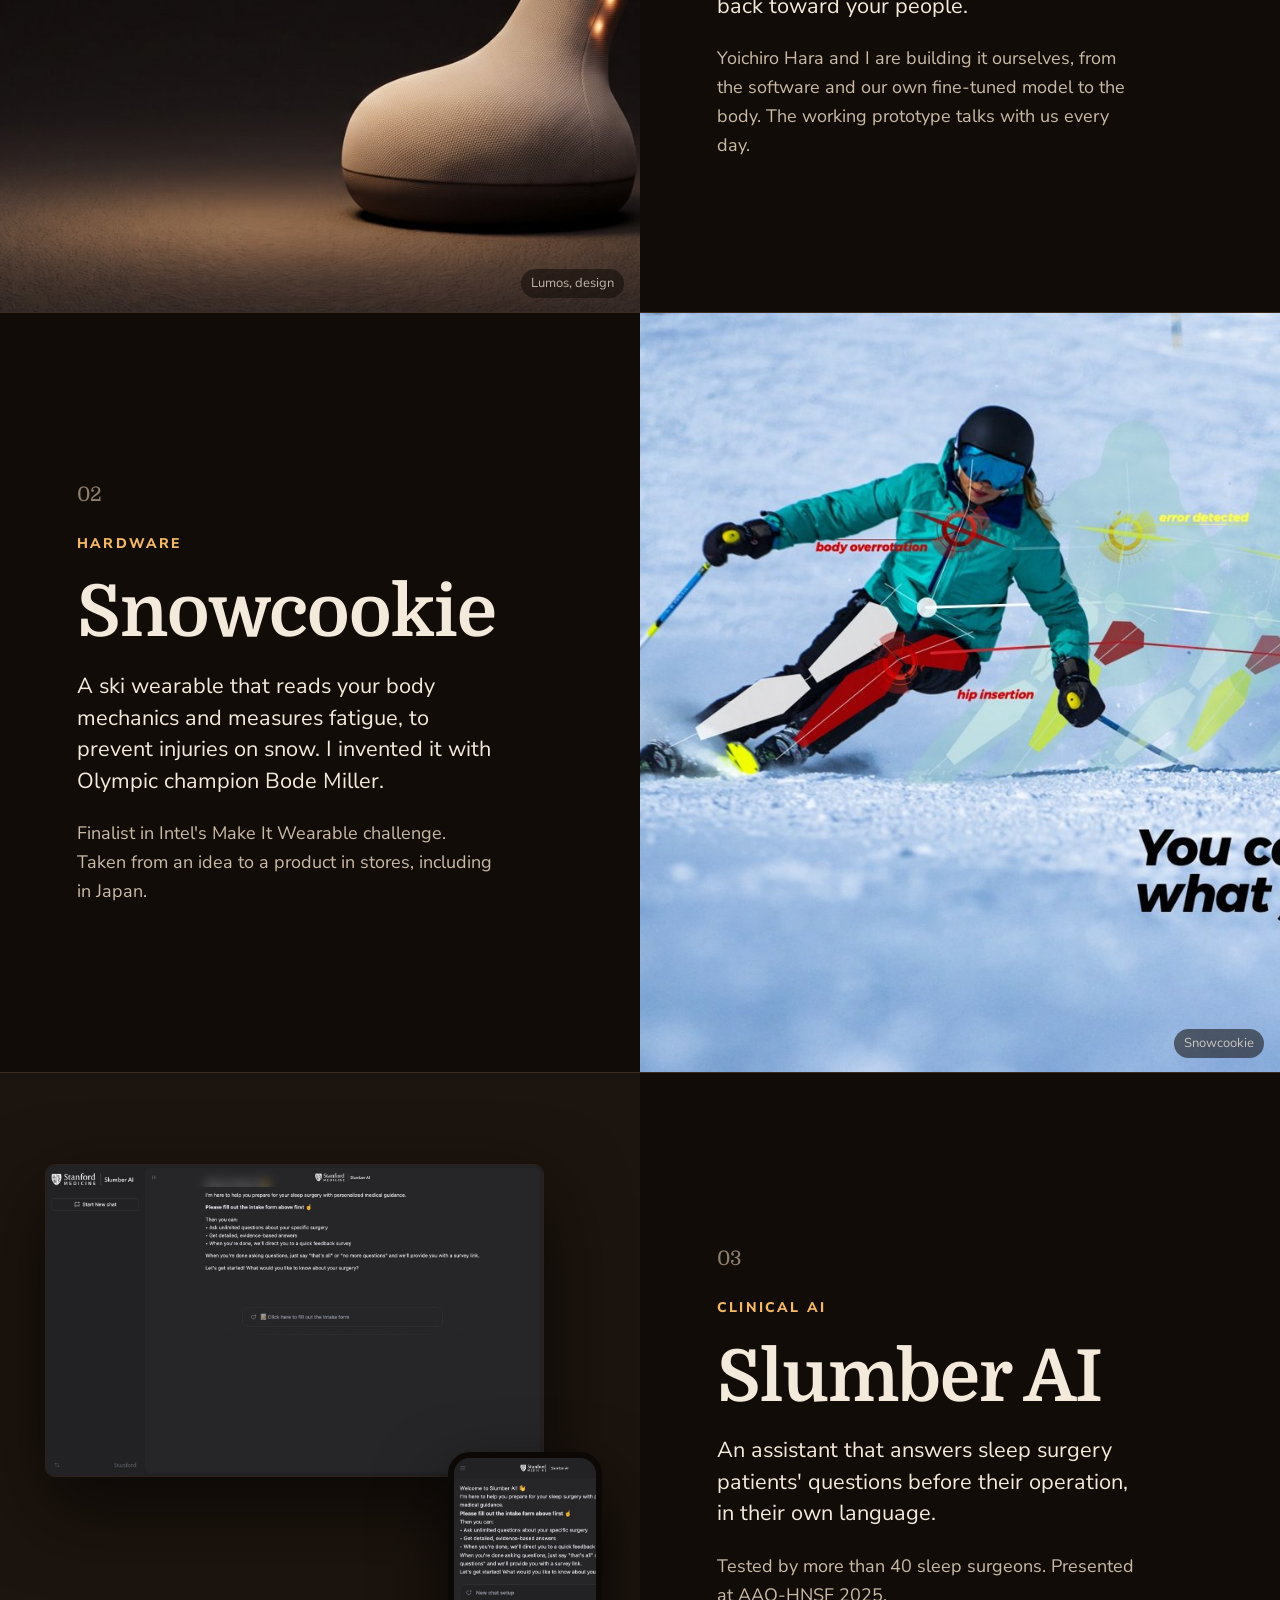
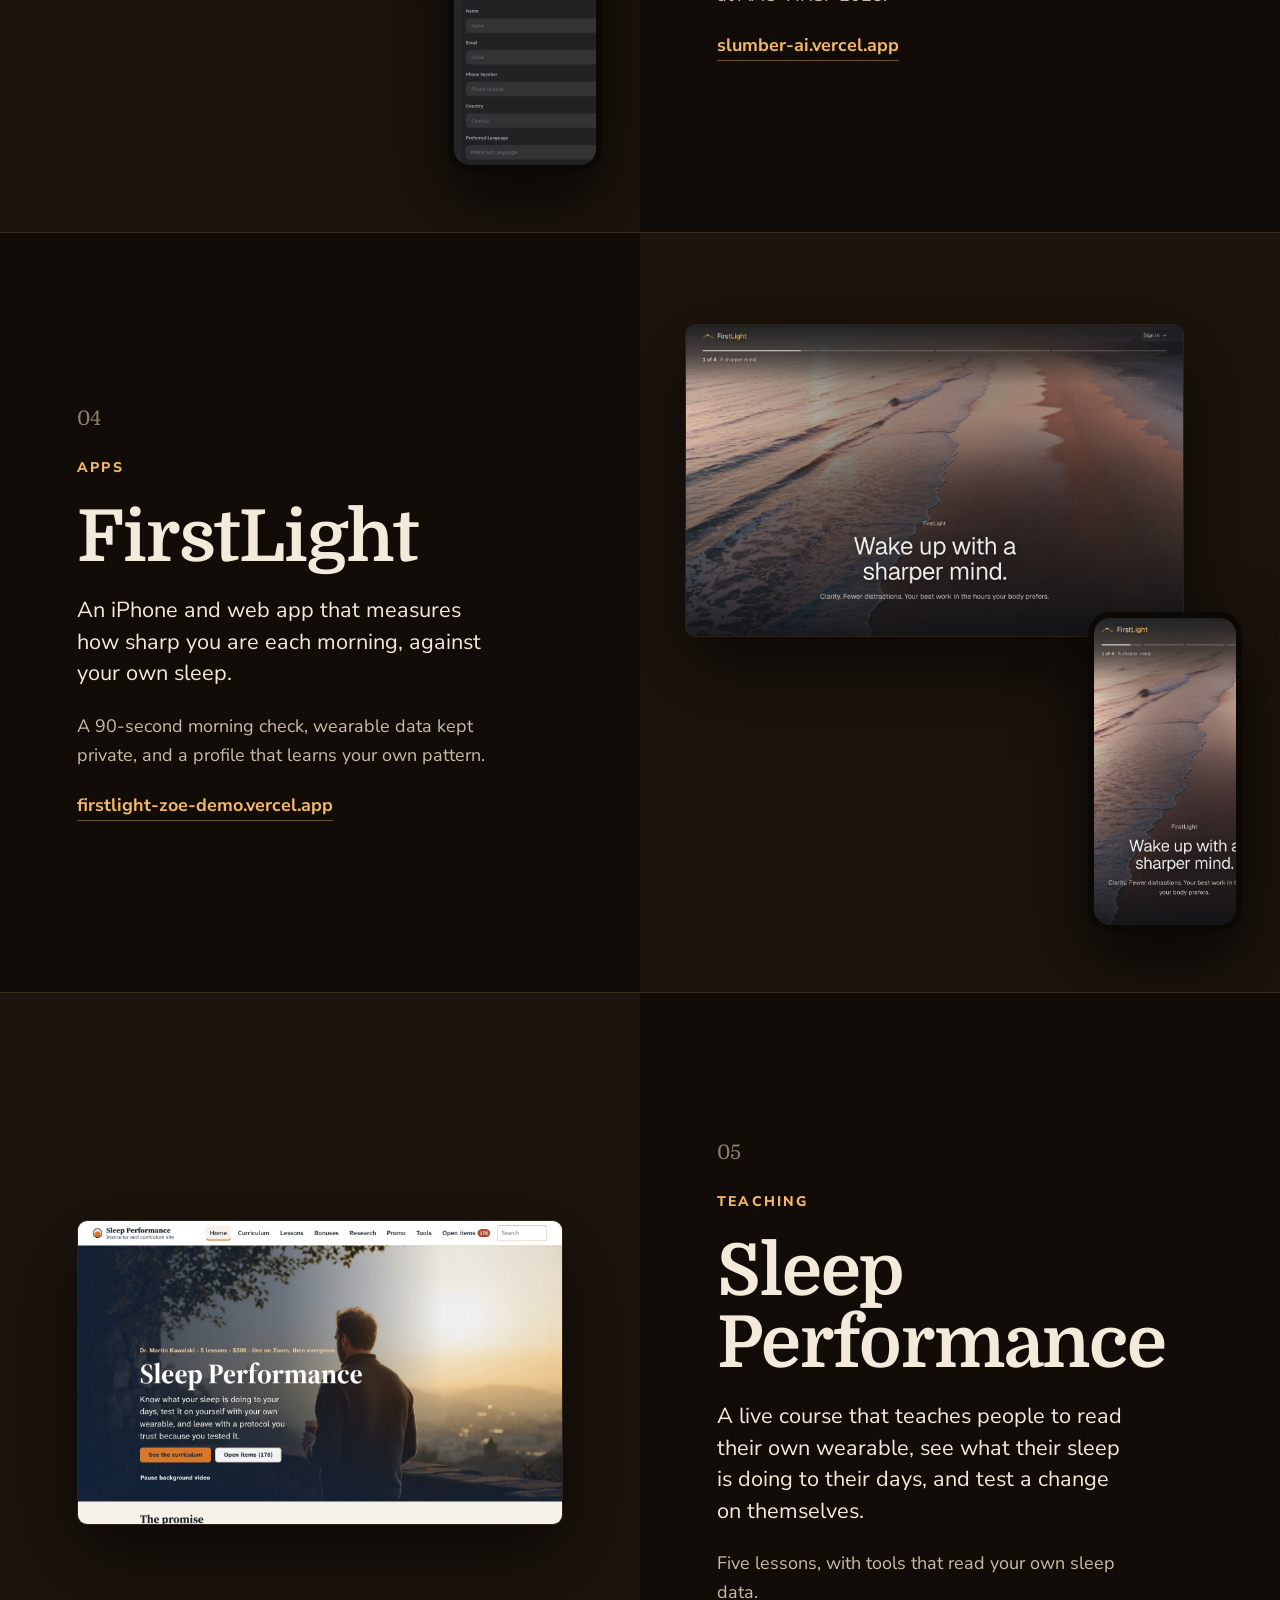
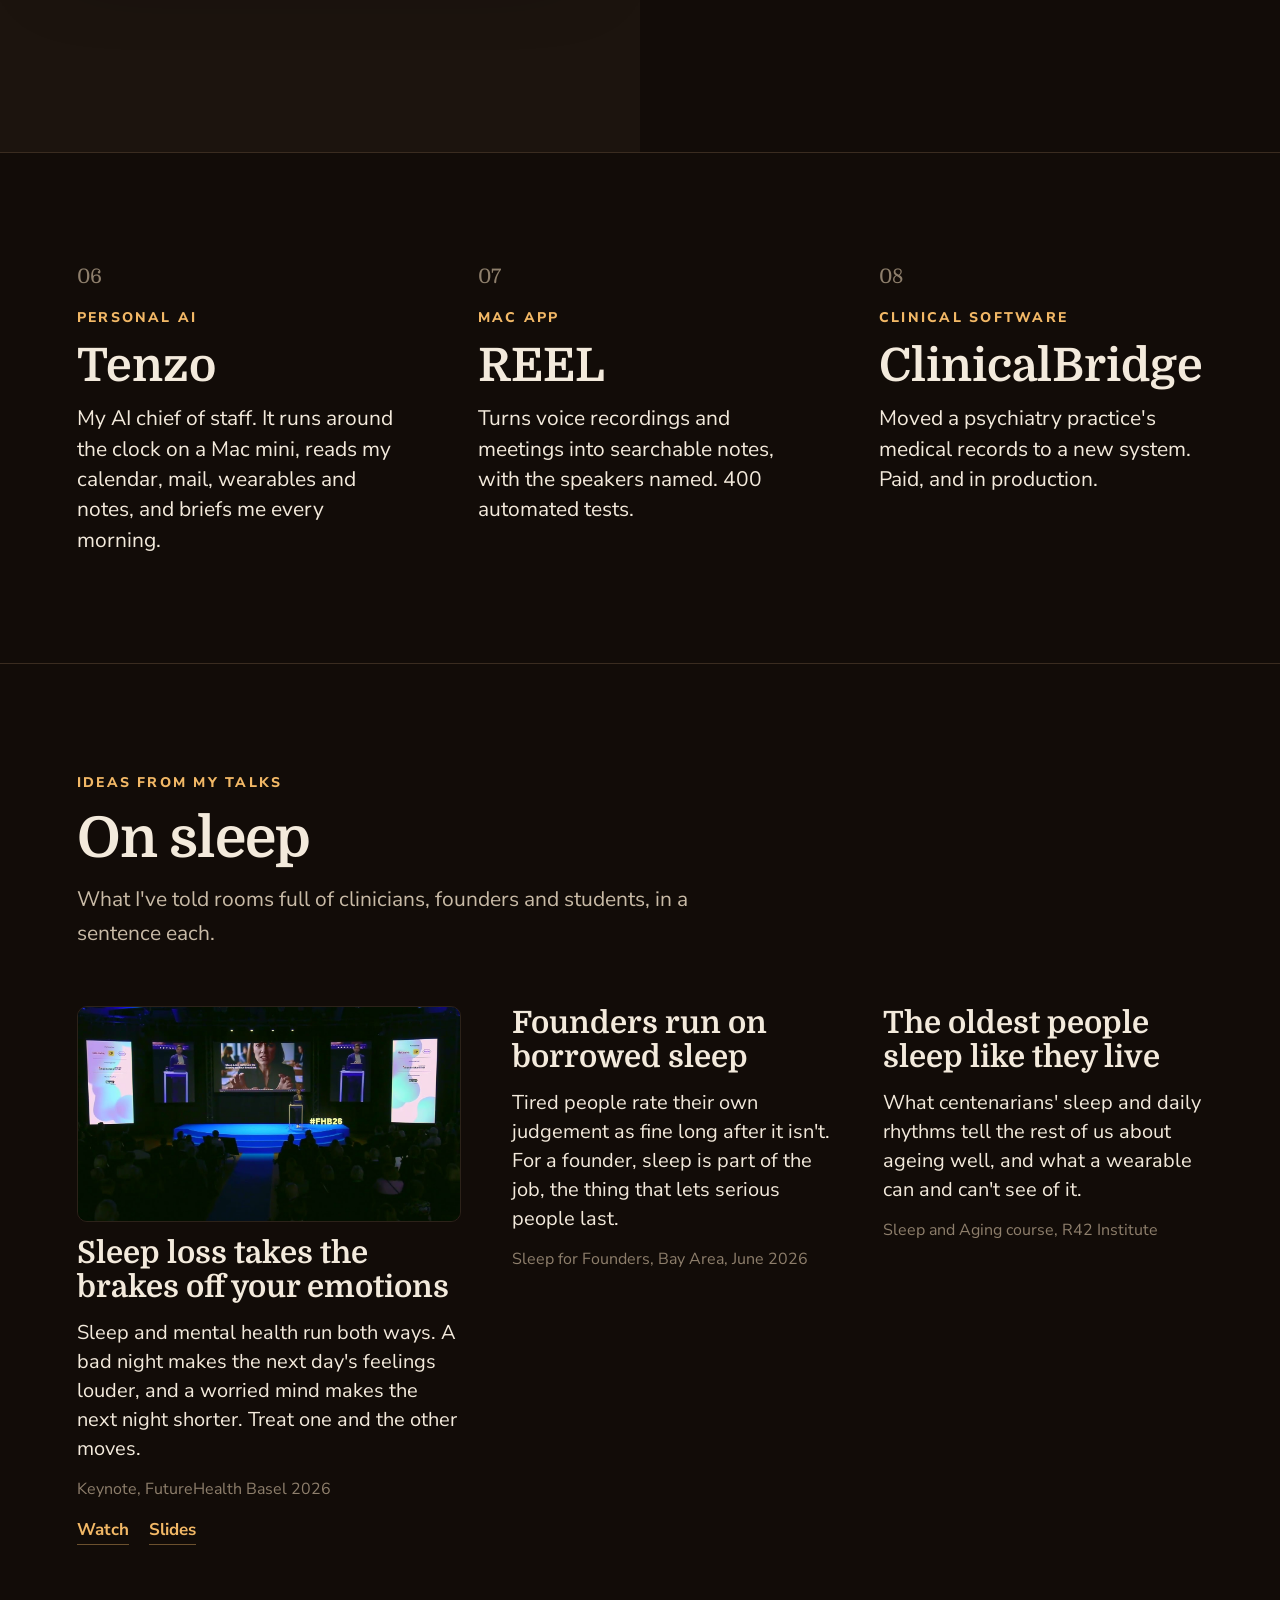
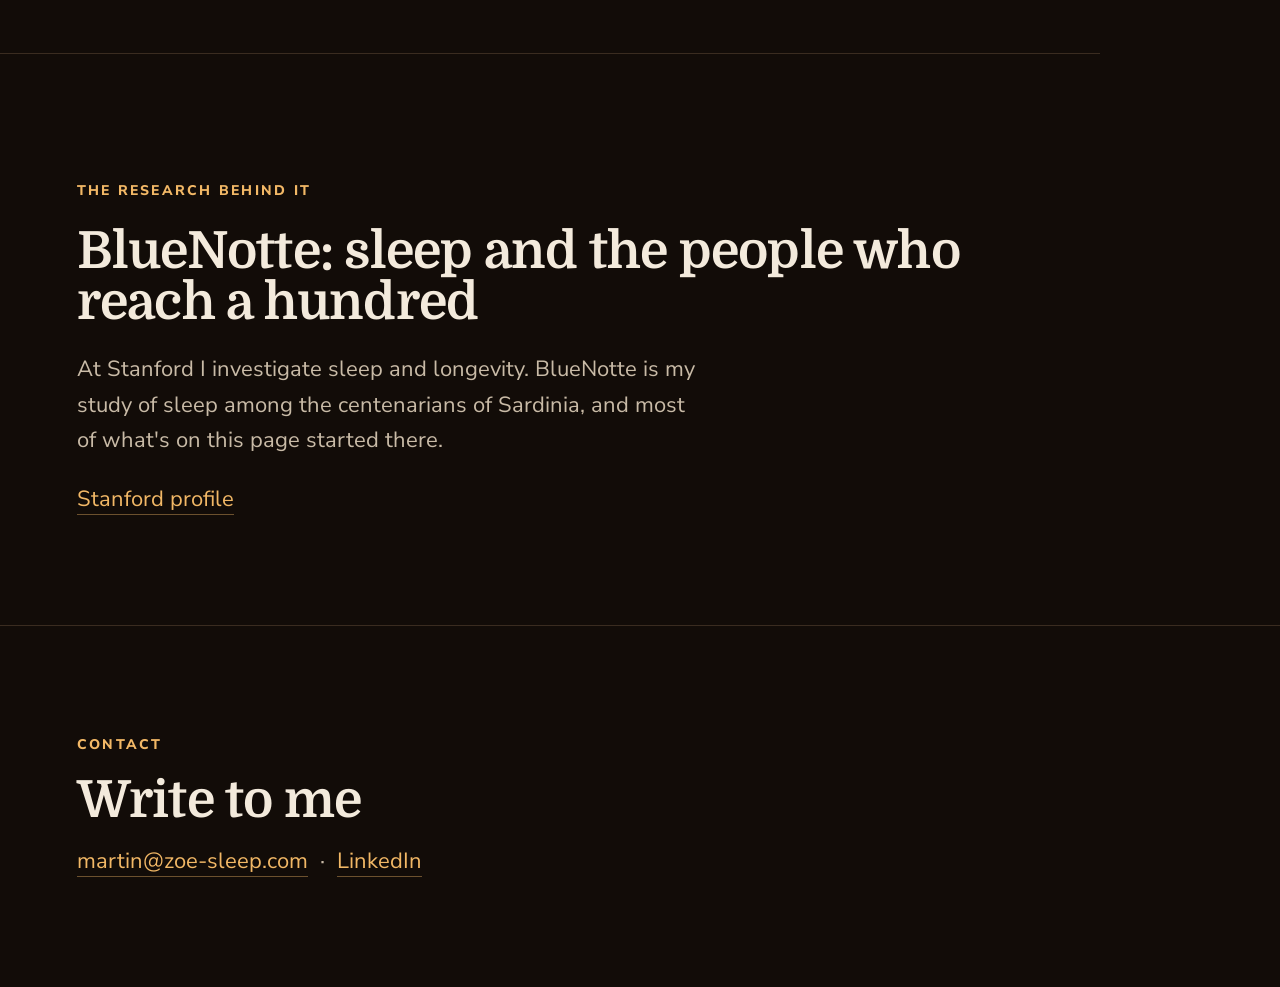
==== commit da8ece07: "Rebuild homepage as physician-founder-inventor page: work, ideas from talks, BlueNotte; remove speak" ====
--- a/public/index.html
+++ b/public/index.html
@@ -1,622 +1,167 @@
 <!DOCTYPE html>
-<html lang="en">
-<head>
-<meta charset="UTF-8">
-<meta name="viewport" content="width=device-width, initial-scale=1.0">
-<title>Dr. Martin Kawalski - Speaker & Educator on Sleep Science</title>
-<meta name="description" content="Dr. Martin Kawalski, MD, PhD - Stanford sleep medicine researcher. Public speaker and educator on sleep, aging, wearables, and circadian medicine. Currently teaching the R42 Institute course on Sleep and Aging.">
+<html lang="en"><head><meta charset="utf-8"><meta name="viewport" content="width=device-width, initial-scale=1">
+<title>Martin Kawalski, MD, PhD · Physician, founder, inventor</title>
+<meta name="description" content="Martin Kawalski, MD, PhD. At Stanford he investigates sleep and longevity, and he builds things people can use: Lumos, Snowcookie, Slumber AI, FirstLight.">
+<meta property="og:title" content="Martin Kawalski, MD, PhD"><meta property="og:image" content="https://martinkawalski.com/img/lumos_next.jpg">
 <link rel="icon" href="data:image/svg+xml,<svg xmlns='http://www.w3.org/2000/svg' viewBox='0 0 100 100'><text y='.9em' font-size='90'>&#x1F319;</text></svg>">
+<link rel="preconnect" href="https://fonts.googleapis.com"><link rel="preconnect" href="https://fonts.gstatic.com" crossorigin>
+<link href="https://fonts.googleapis.com/css2?family=Domine:wght@500;700&family=Nunito+Sans:opsz,wght@6..12,400;6..12,600;6..12,800&display=swap" rel="stylesheet">
 <style>
-  @import url('https://fonts.googleapis.com/css2?family=Inter:wght@300;400;500;600;700;800;900&display=swap');
-  *,*::before,*::after{margin:0;padding:0;box-sizing:border-box}
-  :root{
-    --bg:#0C1120;--surface:#131A2B;--surface2:#1A2236;--border:#1E2D45;
-    --border-h:#2A3F5F;--text:#F0F4F8;--text2:#CBD5E1;--muted:#64748B;
-    --cardinal:#8C1515;--cardinal-l:#B83A3A;--mint:#2DD4A8;--blue:#4A6CF7;
-    --gold:#F5C842;--lavender:#C4B5FD;
-  }
-  html{scroll-behavior:smooth}
-  body{font-family:'Inter',sans-serif;background:var(--bg);color:var(--text2);font-size:17px;line-height:1.7;letter-spacing:0.01em}
+:root{--bg:#120C08;--bg2:#1C140E;--ink:#F3EADC;--soft:#C9BBA7;--dim:#8E7F6C;--amber:#F2B866;--line:#3A2C20;
+--serif:'Domine',Georgia,serif;--sans:'Nunito Sans','Helvetica Neue',Arial,sans-serif}
+*{box-sizing:border-box;margin:0;padding:0}
+body{background:var(--bg);color:var(--ink);font:19px/1.6 var(--sans);-webkit-font-smoothing:antialiased}
+a{color:var(--amber);text-decoration:none;border-bottom:1px solid rgba(242,184,102,.4)}
+a:hover{border-color:var(--amber)}
+.hero{position:relative;min-height:min(100vh,940px);display:grid;grid-template-columns:1fr 1fr;overflow:hidden}
+.hero .t{padding:min(12vh,108px) 6vw min(8vh,72px);display:flex;flex-direction:column;justify-content:flex-end;gap:26px;position:relative;z-index:2}
+.hero h1{font-family:var(--serif);font-weight:700;font-size:clamp(60px,9vw,150px);line-height:.92;letter-spacing:-.02em}
+.hero .cred{font-family:var(--serif);font-size:clamp(24px,2.2vw,34px);color:var(--amber);margin-top:-6px}
+.hero .kick{font-size:15px;font-weight:800;letter-spacing:.18em;text-transform:uppercase;color:var(--amber)}
+.hero p{font-size:clamp(20px,1.7vw,26px);line-height:1.45;color:var(--soft);max-width:30ch}
+.hero .ph{position:relative}
+.hero .ph img{position:absolute;inset:0;width:100%;height:100%;object-fit:cover;object-position:62% 50%}
+.hero .ph:after{content:"";position:absolute;inset:0;background:linear-gradient(90deg,var(--bg) 0%,rgba(18,12,8,0) 30%)}
+.cap{position:absolute;right:16px;bottom:14px;font-size:13px;color:rgba(243,234,220,.75);background:rgba(18,12,8,.55);padding:4px 10px;border-radius:999px;z-index:3}
+.work{position:relative;display:grid;grid-template-columns:1fr 1fr;min-height:min(86vh,760px);border-top:1px solid var(--line)}
+.work.flip .ph{order:2}
+.work .ph{position:relative;overflow:hidden;background:#000}
+.work .ph>img{position:absolute;inset:0;width:100%;height:100%;object-fit:cover}
+.work .duo{background:var(--bg2)}
+.work .duo>img.desk{position:absolute;inset:auto;left:7%;top:12%;width:78%;height:auto;border-radius:10px;box-shadow:0 30px 80px rgba(0,0,0,.6);border:1px solid #2c2219}
+.work .duo>img.phone{position:absolute;inset:auto;right:6%;bottom:8%;width:24%;height:auto;border-radius:22px;border:6px solid #0b0806;box-shadow:0 30px 70px rgba(0,0,0,.7)}
+.work .solo{background:var(--bg2);display:flex;align-items:center;justify-content:center;padding:6vw}
+.work .solo>img{position:static;width:100%;height:auto;border-radius:10px;box-shadow:0 30px 80px rgba(0,0,0,.6);border:1px solid #2c2219}
+.work .t{padding:min(10vh,90px) 6vw;display:flex;flex-direction:column;justify-content:center;gap:22px}
+.n{font-family:var(--serif);font-size:20px;color:var(--dim)}
+.cat{font-size:14px;font-weight:800;letter-spacing:.16em;text-transform:uppercase;color:var(--amber)}
+h2{font-family:var(--serif);font-weight:700;font-size:clamp(46px,5.6vw,92px);line-height:1;letter-spacing:-.015em}
+.what{font-size:clamp(20px,1.7vw,26px);line-height:1.45;color:var(--ink);max-width:32ch}
+.proof{font-size:18px;color:var(--soft);max-width:38ch}
+.go{font-size:18px;font-weight:700;align-self:flex-start}
+.type{border-top:1px solid var(--line);padding:min(12vh,108px) 6vw;display:grid;grid-template-columns:repeat(3,1fr);gap:6vw}
+.type .it{display:flex;flex-direction:column;gap:14px}
+.type h3{font-family:var(--serif);font-size:clamp(38px,3.6vw,60px);line-height:1}
+.type .what{font-size:21px;max-width:30ch}
+.end{border-top:1px solid var(--line);padding:min(14vh,126px) 6vw min(12vh,108px);display:flex;flex-direction:column;gap:24px;max-width:1100px}
+.end h2{font-size:clamp(36px,4vw,60px)}
+.end p{font-size:22px;color:var(--soft);max-width:48ch}
+@media(max-width:820px){
+  .hero,.work{grid-template-columns:1fr}
+  .hero .ph{min-height:min(62vh,560px);order:-1}
+  .hero .ph:after{background:linear-gradient(0deg,var(--bg) 0%,rgba(18,12,8,0) 40%)}
+  .work .ph{min-height:min(56vh,440px)}.work.flip .ph{order:0}
+  .work .solo{min-height:auto}
+  .type{grid-template-columns:1fr;gap:56px}
+}
 
-  /* ---- NAV ---- */
-  nav{position:fixed;top:0;left:0;right:0;z-index:100;background:rgba(12,17,32,0.88);backdrop-filter:blur(20px);border-bottom:1px solid var(--border)}
-  .nav-inner{max-width:1080px;margin:0 auto;padding:14px 32px;display:flex;justify-content:space-between;align-items:center}
-  .nav-brand{font-weight:800;font-size:16px;color:var(--text);letter-spacing:-0.3px}
-  .nav-brand span{color:var(--cardinal-l)}
-  .nav-links{display:flex;gap:28px;list-style:none;align-items:center}
-  .nav-links a{color:var(--muted);text-decoration:none;font-size:14px;font-weight:500;transition:color .2s}
-  .nav-links a:hover{color:var(--text)}
-  .btn-nav{background:var(--cardinal);color:white!important;padding:9px 20px;border-radius:8px;font-weight:600!important;font-size:13px!important;transition:background .2s}
-  .btn-nav:hover{background:var(--cardinal-l)}
+nav{position:fixed;top:0;left:0;right:0;z-index:20;display:flex;justify-content:space-between;align-items:center;padding:18px 6vw;background:linear-gradient(180deg,rgba(18,12,8,.85),rgba(18,12,8,0))}
+nav .me{font-family:var(--serif);font-weight:700;font-size:20px;color:var(--ink);border:0}
+nav .links{display:flex;gap:28px}
+nav .links a{color:var(--soft);border:0;font-size:16px;font-weight:700}
+nav .links a:hover{color:var(--amber)}
+.hero .ph img.me{object-position:50% 20%}
+.sechead{border-top:1px solid var(--line);padding:min(12vh,108px) 6vw 0;display:flex;flex-direction:column;gap:16px}
+.sechead h2{font-size:clamp(40px,4.4vw,72px)}
+.sechead p{font-size:21px;color:var(--soft);max-width:52ch}
+.talks{padding:56px 6vw min(12vh,108px);display:grid;grid-template-columns:1.2fr 1fr 1fr;gap:4vw;align-items:start}
+.talk{display:flex;flex-direction:column;gap:14px}
+.talk img{width:100%;aspect-ratio:16/9;object-fit:cover;border-radius:10px;border:1px solid #2c2219}
+.talk h3{font-family:var(--serif);font-size:clamp(28px,2.4vw,40px);line-height:1.1}
+.talk .idea{font-size:20px;line-height:1.45;color:var(--ink)}
+.talk .where{font-size:16px;color:var(--dim)}
+.talk .gos{display:flex;gap:20px;font-size:17px;font-weight:700}
+.contact{border-top:1px solid var(--line);padding:min(12vh,108px) 6vw;display:flex;flex-direction:column;gap:18px}
+.contact h2{font-size:clamp(36px,4vw,60px)}
+.contact p{font-size:22px;color:var(--soft)}
+@media(max-width:820px){nav .links{gap:16px}nav .links a{font-size:14px}.talks{grid-template-columns:1fr;gap:56px}}
+</style></head><body>
+<nav><a class="me" href="#">Martin Kawalski</a><div class="links"><a href="#work">Work</a><a href="#talks">Talks</a><a href="#research">Research</a><a href="#contact">Contact</a></div></nav>
 
-  /* ---- HERO ---- */
-  .hero{min-height:100vh;display:flex;align-items:center;position:relative;overflow:hidden}
-  .hero-bg{position:absolute;inset:0;z-index:0}
-  .hero-bg img{width:100%;height:100%;object-fit:cover;opacity:0.45}
-  .hero-bg::after{content:'';position:absolute;inset:0;background:linear-gradient(135deg,rgba(12,17,32,0.85) 0%,rgba(12,17,32,0.6) 50%,rgba(12,17,32,0.9) 100%)}
-  .hero-content{position:relative;z-index:1;max-width:1080px;margin:0 auto;padding:100px 32px 60px;display:grid;grid-template-columns:1fr 400px;gap:60px;align-items:center}
-  .hero-text .label{font-size:11px;font-weight:700;text-transform:uppercase;letter-spacing:2.5px;color:var(--mint);margin-bottom:14px;display:flex;align-items:center;gap:8px}
-  .hero-text .label::before{content:'';width:24px;height:1px;background:var(--mint)}
-  .hero-text h1{font-size:52px;font-weight:900;color:var(--text);letter-spacing:-2px;line-height:1.05;margin-bottom:10px}
-  .hero-text .role{font-size:18px;color:var(--muted);margin-bottom:20px;font-weight:400}
-  .hero-text .role a{color:var(--cardinal-l);text-decoration:none;font-weight:500}
-  .hero-text .role a:hover{text-decoration:underline}
-  .hero-text p{font-size:17px;color:var(--text2);max-width:540px;margin-bottom:12px;line-height:1.7}
-  .hero-text p.small{font-size:14px;color:var(--muted);margin-bottom:28px}
-  .hero-buttons{display:flex;gap:12px;flex-wrap:wrap}
-  .hero-photo{position:relative}
-  .hero-photo img{width:100%;max-width:380px;height:480px;object-fit:cover;object-position:center 10%;border-radius:16px;border:1px solid rgba(255,255,255,0.06);box-shadow:0 30px 80px rgba(0,0,0,0.5)}
-  .hero-photo::after{content:'';position:absolute;bottom:0;left:0;right:0;height:100px;border-radius:0 0 16px 16px;background:linear-gradient(to top,var(--bg),transparent);pointer-events:none}
 
-  /* ---- BUTTONS ---- */
-  .btn{display:inline-flex;align-items:center;gap:8px;padding:14px 28px;border-radius:10px;font-size:15px;font-weight:600;text-decoration:none;transition:all .2s;border:none;cursor:pointer}
-  .btn-primary{background:var(--cardinal);color:white}
-  .btn-primary:hover{background:var(--cardinal-l);transform:translateY(-1px);box-shadow:0 6px 20px rgba(140,21,21,0.3)}
-  .btn-outline{background:transparent;color:var(--text);border:1px solid var(--border)}
-  .btn-outline:hover{border-color:var(--border-h);background:var(--surface)}
-  .btn-mint{background:var(--mint);color:var(--bg);font-weight:700}
-  .btn-mint:hover{background:#38E8B8}
+<section class="hero">
+  <div class="t">
+    <div class="kick">Physician · Founder · Inventor</div>
+    <h1>Martin<br>Kawalski</h1>
+    <div class="cred">MD, PhD</div>
+    <p>At Stanford I investigate sleep and longevity. I turn what I learn into things people can use, and right now I'm building Lumos.</p>
+  </div>
+  <div class="ph"><img class="me" src="martin.jpeg" alt="Martin Kawalski"></div>
+</section>
 
-  /* ---- CREDIBILITY BAR ---- */
-  .cred-bar{border-top:1px solid var(--border);border-bottom:1px solid var(--border);padding:24px 0;background:var(--surface)}
-  .cred-inner{max-width:1080px;margin:0 auto;padding:0 32px;display:flex;justify-content:center;gap:48px;flex-wrap:wrap}
-  .cred-item{text-align:center}
-  .cred-item .cv{font-size:28px;font-weight:800;color:var(--text);letter-spacing:-0.5px}
-  .cred-item .cl{font-size:11px;color:var(--muted);text-transform:uppercase;letter-spacing:1px;margin-top:2px}
-
-  /* ---- SECTIONS ---- */
-  .container{max-width:1080px;margin:0 auto;padding:0 32px}
-  section{padding:80px 0}
-  .section-divider{border:none;border-top:1px solid var(--border);margin:0}
-  .section-label{font-size:11px;font-weight:700;text-transform:uppercase;letter-spacing:2.5px;color:var(--cardinal-l);margin-bottom:10px;display:flex;align-items:center;gap:8px}
-  .section-label::before{content:'';width:24px;height:1px;background:var(--cardinal-l)}
-  .section-title{font-size:32px;font-weight:800;letter-spacing:-0.8px;margin-bottom:10px;color:var(--text)}
-  .section-sub{font-size:16px;color:var(--muted);max-width:580px;margin-bottom:40px;line-height:1.7}
-
-  /* ---- CARDS GRID ---- */
-  .cards-3{display:grid;grid-template-columns:repeat(3,1fr);gap:16px}
-  .card{background:var(--surface);border:1px solid var(--border);border-radius:14px;padding:28px;transition:all .3s;position:relative;overflow:hidden}
-  .card:hover{border-color:var(--border-h);transform:translateY(-3px);box-shadow:0 12px 40px rgba(0,0,0,0.25)}
-  .card-top{height:3px;border-radius:14px 14px 0 0;position:absolute;top:0;left:0;right:0}
-  .card .icon{font-size:28px;margin-bottom:12px}
-  .card h3{font-size:17px;font-weight:700;color:var(--text);margin-bottom:6px}
-  .card p{font-size:14px;color:var(--muted);line-height:1.65}
-  .card-link{display:inline-flex;align-items:center;gap:6px;margin-top:14px;color:var(--mint);font-weight:600;font-size:14px;text-decoration:none;transition:gap .2s}
-  .card-link:hover{gap:10px}
-  .card-img{width:100%;height:140px;object-fit:cover;border-radius:10px;margin-bottom:14px;opacity:0.8;transition:opacity .3s}
-  .card:hover .card-img{opacity:1}
-
-  /* ---- RESOURCE CARDS ---- */
-  .resource-card{background:var(--surface);border:1px solid var(--border);border-radius:14px;padding:32px;display:flex;gap:28px;align-items:flex-start;margin-bottom:16px;transition:border-color .2s}
-  .resource-card:hover{border-color:var(--border-h)}
-  .resource-icon{flex-shrink:0;width:60px;height:60px;background:var(--surface2);border:1px solid var(--border);border-radius:14px;display:flex;align-items:center;justify-content:center;font-size:26px}
-  .resource-info h3{font-size:18px;font-weight:700;color:var(--text);margin-bottom:5px}
-  .resource-info p{font-size:14px;color:var(--muted);line-height:1.65;margin-bottom:14px}
-  .tags{display:flex;flex-wrap:wrap;gap:6px;margin-bottom:16px}
-  .tag{font-size:11px;font-weight:500;padding:4px 12px;border-radius:14px;background:rgba(45,212,168,0.08);color:var(--mint);border:1px solid rgba(45,212,168,0.12)}
-
-  /* ---- TOOL CARD ---- */
-  .tool-featured{background:var(--surface);border:1px solid var(--border);border-radius:14px;padding:32px;display:flex;gap:28px;align-items:center}
-  .tool-featured:hover{border-color:var(--border-h)}
-
-  /* ---- ZOE SECTION ---- */
-  .zoe-section{background:linear-gradient(180deg,var(--bg) 0%,rgba(45,212,168,0.03) 50%,var(--bg) 100%)}
-  .zoe-card{display:grid;grid-template-columns:1fr 200px;gap:48px;align-items:center}
-  .zoe-features{list-style:none;margin:20px 0}
-  .zoe-features li{font-size:15px;color:var(--text2);padding:5px 0;display:flex;align-items:flex-start;gap:10px}
-  .zoe-features .ck{color:var(--mint);flex-shrink:0;font-size:16px}
-  .zoe-features b{color:var(--text)}
-  .zoe-badge{display:inline-block;font-size:11px;font-weight:700;text-transform:uppercase;letter-spacing:1.5px;padding:5px 14px;border-radius:14px;background:rgba(45,212,168,0.1);color:var(--mint);border:1px solid rgba(45,212,168,0.15);margin-bottom:14px}
-  .phone{width:180px;height:360px;background:var(--bg);border:2px solid var(--border);border-radius:24px;padding:28px 14px 14px;position:relative;text-align:center;box-shadow:0 20px 60px rgba(0,0,0,0.4)}
-  .phone::before{content:'';position:absolute;top:10px;left:50%;transform:translateX(-50%);width:50px;height:4px;background:var(--border);border-radius:2px}
-  .phone .an{font-size:16px;font-weight:800;color:var(--mint);margin:14px 0 4px}
-  .phone .at{font-size:9px;color:var(--muted);margin-bottom:16px}
-  .metrics{display:grid;grid-template-columns:1fr 1fr;gap:6px}
-  .metric{background:var(--surface);border:1px solid var(--border);border-radius:8px;padding:8px 4px}
-  .metric .v{font-size:16px;font-weight:800}
-  .metric .l{font-size:7px;color:var(--muted);text-transform:uppercase;letter-spacing:.3px}
-
-  /* ---- SPEAKER with background ---- */
-  .speaker-section{position:relative;overflow:hidden}
-  .speaker-bg{position:absolute;inset:0;z-index:0}
-  .speaker-bg img{width:100%;height:100%;object-fit:cover;opacity:0.1}
-  .speaker-bg::after{content:'';position:absolute;inset:0;background:linear-gradient(180deg,var(--bg),rgba(12,17,32,0.7),var(--bg))}
-  .speaker-content{position:relative;z-index:1}
-  .speaker-card{background:rgba(19,26,43,0.8);backdrop-filter:blur(10px);border:1px solid var(--border);border-radius:14px;padding:36px;text-align:center;max-width:700px;margin:0 auto}
-  .speaker-topics{display:flex;flex-wrap:wrap;justify-content:center;gap:8px;margin:18px 0 24px}
-  .speaker-topic{font-size:13px;padding:6px 16px;border-radius:8px;background:rgba(196,181,253,0.06);border:1px solid rgba(196,181,253,0.12);color:var(--lavender)}
-
-  /* ---- CONTACT ---- */
-  .contact-grid{display:grid;grid-template-columns:1fr 1fr;gap:24px;align-items:start}
-  .contact-box{background:var(--surface);border:1px solid var(--border);border-radius:14px;padding:32px}
-  .contact-box h3{font-size:20px;font-weight:700;color:var(--text);margin-bottom:14px}
-  .contact-box p{font-size:14px;color:var(--muted);line-height:1.7;margin-bottom:18px}
-  .ci{display:flex;align-items:center;gap:10px;font-size:14px;color:var(--muted);margin-bottom:10px}
-  .ci .ico{font-size:18px}
-  .ci a{color:var(--mint);text-decoration:none}
-  .ci a:hover{text-decoration:underline}
-  .expect{margin-top:20px;padding:18px;background:var(--bg);border:1px solid var(--border);border-radius:10px}
-  .expect .et{font-size:13px;font-weight:600;color:var(--text);margin-bottom:8px}
-  .expect li{list-style:none;font-size:13px;color:var(--muted);margin-bottom:4px}
-  .form-group{margin-bottom:16px}
-  .form-group label{display:block;font-size:13px;font-weight:600;color:var(--muted);margin-bottom:5px}
-  .form-group input,.form-group textarea,.form-group select{width:100%;padding:12px 16px;background:var(--bg);border:1px solid var(--border);border-radius:10px;color:var(--text);font-size:15px;font-family:inherit;outline:none;transition:border-color .2s}
-  .form-group input:focus,.form-group textarea:focus,.form-group select:focus{border-color:var(--cardinal-l)}
-  .form-group textarea{resize:vertical;min-height:100px}
-
-  /* ---- FOOTER ---- */
-  footer{padding:36px 0;border-top:1px solid var(--border);text-align:center;font-size:13px;color:var(--muted)}
-  footer a{color:var(--mint);text-decoration:none}
-
-  /* ---- RESPONSIVE ---- */
-  @media(max-width:768px){
-    .hero-content{grid-template-columns:1fr;gap:32px;padding-top:90px}
-    .hero-photo{order:-1;text-align:center}
-    .hero-photo img{max-width:280px;height:360px}
-    .hero-text{text-align:center}
-    .hero-text .label{justify-content:center}
-    .hero-text p{margin-left:auto;margin-right:auto}
-    .hero-buttons{justify-content:center}
-    .hero-text h1{font-size:36px}
-    .nav-links .hm{display:none}
-    .cards-3{grid-template-columns:1fr}
-    .zoe-card{grid-template-columns:1fr}
-    .phone{margin:0 auto}
-    .contact-grid{grid-template-columns:1fr}
-    .resource-card{flex-direction:column}
-    .cred-inner{gap:24px}
-    .cred-item .cv{font-size:22px}
-    .section-title{font-size:26px}
-  }
-</style>
-</head>
-<body>
-
-<nav>
-  <div class="nav-inner">
-    <div class="nav-brand">Dr. <span>Kawalski</span></div>
-    <ul class="nav-links">
-      <li class="hm"><a href="#work">What I Do</a></li>
-      <li class="hm"><a href="#wearables">Wearables</a></li>
-      <li class="hm"><a href="#teaching">Teaching</a></li>
-      <li class="hm"><a href="#speaker">Speaking</a></li>
-      <li class="hm"><a href="#resources">Resources</a></li>
-      <li><a href="#contact" class="btn-nav">Book Me</a></li>
-    </ul>
-  </div>
-</nav>
-
-<!-- HERO -->
-<section class="hero" id="about">
-  <div class="hero-bg"><img src="aurora-bg.png" alt="" loading="eager"></div>
-  <div class="hero-content">
-    <div class="hero-text">
-      <div class="label">Public Speaking & Teaching</div>
-      <h1>Martin<br>Kawalski</h1>
-      <div class="role">MD, PhD - Physician, Sleep Researcher & Educator</div>
-      <p>
-        I teach and speak about the science of sleep, circadian biology, wearable technology,
-        and longevity. From university courses and online cohorts to conference keynotes and
-        corporate workshops, my goal is to make sleep science rigorous, practical, and actionable.
-      </p>
-      <p class="small">
-        <a href="https://profiles.stanford.edu/martin-kawalski" target="_blank" style="color:var(--text2);text-decoration:none;border-bottom:1px solid var(--muted)">Researcher at Stanford School of Medicine</a>.
-        Currently teaching a 5-module course with R42 Institute on Sleep and Aging, and available
-        for keynotes, workshops, and one-on-one sleep optimization consultations.
-      </p>
-      <div class="hero-buttons">
-        <a href="#contact" class="btn btn-primary">Book Me as a Speaker</a>
-        <a href="#teaching" class="btn btn-outline">See What I'm Teaching</a>
-      </div>
-    </div>
-    <div class="hero-photo">
-      <img src="martin.jpeg" alt="Dr. Martin Kawalski" loading="eager">
-    </div>
+<section class="sechead" id="work"><div class="cat">Things I've built</div><h2>Work</h2></section>
+<section class="work" style="border-top:0;margin-top:48px">
+  <div class="ph"><img src="img/lumos_next.jpg" alt="Lumos, a soft knit companion robot with one warm eye and glowing dots along its arm" style="object-position:60% 50%"><span class="cap">Lumos, design</span></div>
+  <div class="t">
+    <div class="n">01</div><div class="cat">Robotics · building now</div>
+    <h2>Lumos</h2>
+    <p class="what">I'm building Lumos, a companion robot for older adults who live alone. It talks, remembers your life, and nudges you back toward your people.</p>
+    <p class="proof">Yoichiro Hara and I are building it ourselves, from the software and our own fine-tuned model to the body. The working prototype talks with us every day.</p>
   </div>
 </section>
 
-<hr class="section-divider">
-
-<!-- WHAT I DO -->
-<section id="work">
-  <div class="container">
-    <div class="section-label">What I Do</div>
-    <h2 class="section-title">Sleep Science, Translated</h2>
-    <p class="section-sub">
-      I turn decades of sleep and circadian research into clear, practical teaching for
-      students, professionals, clinicians, and curious adults who want to understand
-      their own biology.
-    </p>
-    <div class="cards-3">
-      <div class="card">
-        <div class="card-top" style="background:linear-gradient(90deg,var(--lavender),var(--blue))"></div>
-        <img src="conference.png" alt="Conference speaking" class="card-img">
-        <h3>Keynote Speaking</h3>
-        <p>Evidence-based talks on sleep, circadian medicine, wearables, and longevity for conferences, corporate retreats, medical education, and wellness events. Tailored to your audience, with actionable takeaways.</p>
-        <a href="#speaker" class="card-link">Book as speaker <span>&rarr;</span></a>
-      </div>
-      <div class="card">
-        <div class="card-top" style="background:linear-gradient(90deg,var(--mint),var(--blue))"></div>
-        <img src="wearable.png" alt="Teaching sleep and wearables" class="card-img">
-        <h3>Teaching & Courses</h3>
-        <p>Multi-week online cohorts and university-style modules on sleep architecture, wearable data analysis, circadian biology, longevity, and evidence-based interventions. Currently teaching a 5-module course with R42 Institute.</p>
-        <a href="#teaching" class="card-link">What I'm teaching <span>&rarr;</span></a>
-      </div>
-      <div class="card">
-        <div class="card-top" style="background:linear-gradient(90deg,var(--cardinal),var(--cardinal-l))"></div>
-        <img src="sardinia.png" alt="Sleep optimization consultation" class="card-img">
-        <h3>Sleep Optimization Consultation</h3>
-        <p>One-on-one precision assessment: chronotype profiling, wearable data analysis, and a personalized protocol covering light timing, temperature, supplements, and behavioral interventions. Also available for teams and corporate programs.</p>
-        <a href="#contact" class="card-link">Book now <span>&rarr;</span></a>
-      </div>
-    </div>
+<section class="work flip">
+  <div class="ph"><img src="img/snowcookie.jpg" alt="A skier carving a turn, with sensor positions marked on her body" style="object-position:28% 30%"><span class="cap">Snowcookie</span></div>
+  <div class="t">
+    <div class="n">02</div><div class="cat">Hardware</div>
+    <h2>Snowcookie</h2>
+    <p class="what">A ski wearable that reads your body mechanics and measures fatigue, to prevent injuries on snow. I invented it with Olympic champion Bode Miller.</p>
+    <p class="proof">Finalist in Intel's Make It Wearable challenge. Taken from an idea to a product in stores, including in Japan.</p>
   </div>
 </section>
 
-<hr class="section-divider">
-
-<!-- WEARABLE DATA INTERPRETATION -->
-<section id="wearables">
-  <div class="container">
-    <div class="section-label">Wearable Data, Decoded</div>
-    <h2 class="section-title">Make Your Oura, Apple Watch, WHOOP, or Garmin Actually Useful</h2>
-    <p class="section-sub">
-      Your wearable spits out dozens of numbers every morning. Most people glance at a single
-      "sleep score" and miss the signals that actually matter. In a consultation or course, I
-      walk you through your own data and teach you which digital biomarkers deserve your
-      attention, which ones are noise, and which ones change your protocol.
-    </p>
-
-    <div class="cards-3">
-      <div class="card">
-        <div class="card-top" style="background:linear-gradient(90deg,var(--mint),var(--blue))"></div>
-        <div class="icon">&#x1F4AD;</div>
-        <h3>Sleep Stages (REM, Deep, Light)</h3>
-        <p>I'll show you how accurately your device actually classifies stages, what healthy ratios look like for your age, and why a "low deep sleep" night is usually not what it seems.</p>
-      </div>
-      <div class="card">
-        <div class="card-top" style="background:linear-gradient(90deg,var(--cardinal),var(--cardinal-l))"></div>
-        <div class="icon">&#x1F493;</div>
-        <h3>Heart Rate Variability (HRV)</h3>
-        <p>The single most misread metric on any wearable. We'll look at your 30-day trend, not the daily number, and tie it to sleep, stress, alcohol, and training load.</p>
-      </div>
-      <div class="card">
-        <div class="card-top" style="background:linear-gradient(90deg,var(--gold),#E8A820)"></div>
-        <div class="icon">&#x1FAC0;</div>
-        <h3>Resting Heart Rate Trends</h3>
-        <p>A rising RHR over weeks is one of the earliest signals of overtraining, illness, or accumulating sleep debt. I'll teach you what your personal baseline looks like.</p>
-      </div>
-    </div>
-
-    <div class="cards-3" style="margin-top:16px;">
-      <div class="card">
-        <div class="card-top" style="background:linear-gradient(90deg,var(--lavender),var(--blue))"></div>
-        <div class="icon">&#x1F32C;&#xFE0F;</div>
-        <h3>Respiratory Rate</h3>
-        <p>A remarkably stable trait that shifts with illness, altitude, and alcohol before almost any other signal does. We'll identify your baseline and your early warning band.</p>
-      </div>
-      <div class="card">
-        <div class="card-top" style="background:linear-gradient(90deg,var(--mint),var(--gold))"></div>
-        <div class="icon">&#x1F321;&#xFE0F;</div>
-        <h3>Skin & Body Temperature</h3>
-        <p>Phase-tracks your circadian rhythm and flags cycle changes, jet lag, illness, and sleep-environment problems. We'll use it to time light, meals, and workouts.</p>
-      </div>
-      <div class="card">
-        <div class="card-top" style="background:linear-gradient(90deg,var(--blue),var(--cardinal-l))"></div>
-        <div class="icon">&#x1F4A8;</div>
-        <h3>SpO2 & Breathing Disturbances</h3>
-        <p>Most wearables now screen for nocturnal desaturations. I'll help you tell the difference between benign variation and patterns that warrant a formal sleep study.</p>
-      </div>
-    </div>
-
-    <div style="margin-top:32px;text-align:center;">
-      <a href="#contact" class="btn btn-primary">Book a Wearable Data Review</a>
-      <a href="#teaching" class="btn btn-outline" style="margin-left:8px;">Learn It in the Course</a>
-    </div>
+<section class="work">
+  <div class="ph duo"><img class="desk" src="img/slumber.jpg" alt="Slumber AI on a laptop"><img class="phone" src="img/slumber_m.jpg" alt="Slumber AI on a phone, with the intake form"></div>
+  <div class="t">
+    <div class="n">03</div><div class="cat">Clinical AI</div>
+    <h2>Slumber AI</h2>
+    <p class="what">An assistant that answers sleep surgery patients' questions before their operation, in their own language.</p>
+    <p class="proof">Tested by more than 40 sleep surgeons. Presented at AAO-HNSF 2025.</p>
+    <a class="go" href="https://slumber-ai.vercel.app">slumber-ai.vercel.app</a>
   </div>
 </section>
 
-<hr class="section-divider">
-
-<!-- CURRENTLY TEACHING -->
-<section id="teaching">
-  <div class="container">
-    <div class="section-label">Currently Teaching</div>
-    <h2 class="section-title">Sleep and Aging: Practical Strategies for Better Rest</h2>
-    <p class="section-sub">
-      A 5-module online course with R42 Institute examining sleep science through the lens
-      of wearable technology and longevity biology. Each session is 60 minutes of teaching
-      plus a hands-on workshop analyzing real sleep data.
-    </p>
-    <div class="cards-3">
-      <div class="card">
-        <div class="card-top" style="background:linear-gradient(90deg,var(--mint),var(--blue))"></div>
-        <div class="icon">&#x1F9E0;</div>
-        <h3>Module 1 &nbsp;/&nbsp; Apr 21</h3>
-        <p><b style="color:var(--text)">Sleep Architecture.</b> Sleep stages, age-related changes, and what your wearable is actually measuring.</p>
-      </div>
-      <div class="card">
-        <div class="card-top" style="background:linear-gradient(90deg,var(--blue),var(--lavender))"></div>
-        <div class="icon">&#x231A;</div>
-        <h3>Module 2 &nbsp;/&nbsp; Apr 28</h3>
-        <p><b style="color:var(--text)">Wearable Technology.</b> Device accuracy, validated metrics, and how to interpret Oura, Apple Watch, WHOOP, and Garmin data.</p>
-      </div>
-      <div class="card">
-        <div class="card-top" style="background:linear-gradient(90deg,var(--gold),#E8A820)"></div>
-        <div class="icon">&#x1F33F;</div>
-        <h3>Module 3 &nbsp;/&nbsp; May 5</h3>
-        <p><b style="color:var(--text)">Longevity & Centenarian Patterns.</b> What Blue Zones research tells us about sleep, circadian rhythms, and healthy aging.</p>
-      </div>
-    </div>
-    <div class="cards-3" style="margin-top:16px;">
-      <div class="card">
-        <div class="card-top" style="background:linear-gradient(90deg,var(--lavender),var(--blue))"></div>
-        <div class="icon">&#x1F4CA;</div>
-        <h3>Module 4 &nbsp;/&nbsp; May 12</h3>
-        <p><b style="color:var(--text)">Evidence-Based Interventions.</b> Light, temperature, supplements, and behavioral protocols that actually change your metrics.</p>
-      </div>
-      <div class="card">
-        <div class="card-top" style="background:linear-gradient(90deg,var(--mint),var(--gold))"></div>
-        <div class="icon">&#x1F319;</div>
-        <h3>Module 5 &nbsp;/&nbsp; May 19</h3>
-        <p><b style="color:var(--text)">Sleep Disorders & Optimization.</b> When wearable data signals something more, and when to seek clinical evaluation.</p>
-      </div>
-      <div class="card">
-        <div class="card-top" style="background:linear-gradient(90deg,var(--cardinal),var(--cardinal-l))"></div>
-        <div class="icon">&#x2709;&#xFE0F;</div>
-        <h3>Next Cohort</h3>
-        <p>Registration for the current cohort has closed. For notifications about the next cohort or custom corporate and university versions, get in touch.</p>
-        <a href="mailto:martin@zoe-sleep.com?subject=Sleep%20and%20Aging%20Course%20-%20Next%20Cohort" class="card-link">Join the waitlist <span>&rarr;</span></a>
-      </div>
-    </div>
-    <div style="margin-top:32px;text-align:center;">
-      <a href="https://luma.com/ov35356l" target="_blank" class="btn btn-outline">View Course on Luma</a>
-    </div>
+<section class="work flip">
+  <div class="ph duo"><img class="desk" src="img/firstlight.jpg" alt="FirstLight on the web: Wake up with a sharper mind"><img class="phone" src="img/fl_mobile.jpg" alt="FirstLight on a phone, first onboarding screen"></div>
+  <div class="t">
+    <div class="n">04</div><div class="cat">Apps</div>
+    <h2>FirstLight</h2>
+    <p class="what">An iPhone and web app that measures how sharp you are each morning, against your own sleep.</p>
+    <p class="proof">A 90-second morning check, wearable data kept private, and a profile that learns your own pattern.</p>
+    <a class="go" href="https://firstlight-zoe-demo.vercel.app">firstlight-zoe-demo.vercel.app</a>
   </div>
 </section>
 
-<hr class="section-divider">
-
-<!-- RESOURCES -->
-<section id="resources">
-  <div class="container">
-    <div class="section-label">Free Resources</div>
-    <h2 class="section-title">Watch, Read & Learn</h2>
-    <p class="section-sub">Evidence-based materials from my talks, courses, and clinical practice. Free to watch, download, and share.</p>
-
-    <!-- FEATURED KEYNOTE VIDEO -->
-    <div class="resource-card" style="flex-direction:column;align-items:stretch;">
-      <div style="display:flex;gap:10px;flex-wrap:wrap;margin-bottom:14px;">
-        <span class="tag" style="background:rgba(245,200,66,0.1);border-color:rgba(245,200,66,0.2);color:var(--gold);">Featured Keynote</span>
-        <span class="tag">FutureHealth Basel 2026</span>
-      </div>
-      <h3 style="font-size:20px;font-weight:700;color:var(--text);margin-bottom:8px;">Sleep and Mental Health - Basel 2026 Keynote</h3>
-      <p style="font-size:14px;color:var(--muted);line-height:1.65;margin-bottom:18px;">
-        Full recording of my keynote at FutureHealth Basel 2026 on the bidirectional
-        relationship between sleep and mental health, the global insomnia epidemic, and
-        evidence-based interventions for better sleep and emotional well-being.
-      </p>
-      <div style="position:relative;padding-bottom:56.25%;height:0;overflow:hidden;border-radius:10px;border:1px solid var(--border);">
-        <iframe
-          src="https://www.youtube.com/embed/u7qgwSx3sq4"
-          title="Sleep and Mental Health - FutureHealth Basel 2026"
-          frameborder="0"
-          allow="accelerometer; autoplay; clipboard-write; encrypted-media; gyroscope; picture-in-picture; web-share"
-          referrerpolicy="strict-origin-when-cross-origin"
-          allowfullscreen
-          style="position:absolute;top:0;left:0;width:100%;height:100%;"></iframe>
-      </div>
-      <div style="margin-top:14px;">
-        <a href="https://www.youtube.com/watch?v=u7qgwSx3sq4" target="_blank" class="card-link">Watch on YouTube <span>&rarr;</span></a>
-      </div>
-    </div>
-
-    <div class="resource-card">
-      <div class="resource-icon">&#x1F4CB;</div>
-      <div class="resource-info">
-        <h3>Your Sleep Blueprint - Cheat Sheet</h3>
-        <p>4-page evidence-based guide: chronotype quiz, personalized protocols, validated supplement stack (Huberman stack included), bedroom hacks, coping strategies, and a 7-day quick start. 12 references.</p>
-        <div class="tags">
-          <span class="tag">Chronotype Quiz</span>
-          <span class="tag">Supplement Stack</span>
-          <span class="tag">Bedroom Hacks</span>
-          <span class="tag">12 References</span>
-        </div>
-        <a href="sleep-blueprint.pdf" download class="btn btn-primary" style="font-size:14px;padding:11px 22px;">Download PDF</a>
-      </div>
-    </div>
-    <div class="resource-card">
-      <div class="resource-icon">&#x1F3AC;</div>
-      <div class="resource-info">
-        <h3>Basel Keynote - Companion Slides</h3>
-        <p>The full slide deck from the FutureHealth Basel 2026 keynote above. Useful as a standalone reference: every study citation, diagram, and actionable protocol in one scrollable deck.</p>
-        <div class="tags">
-          <span class="tag">Sleep Science</span>
-          <span class="tag">Mental Health</span>
-          <span class="tag">Conference Slides</span>
-        </div>
-        <a href="https://pitch.com/v/sleep-and-mental-health-rk7qv6" target="_blank" class="btn btn-outline" style="font-size:14px;padding:11px 22px;">View Slides</a>
-      </div>
-    </div>
+<section class="work">
+  <div class="ph solo"><img src="img/course.jpg" alt="The Sleep Performance course site"></div>
+  <div class="t">
+    <div class="n">05</div><div class="cat">Teaching</div>
+    <h2>Sleep Performance</h2>
+    <p class="what">A live course that teaches people to read their own wearable, see what their sleep is doing to their days, and test a change on themselves.</p>
+    <p class="proof">Five lessons, with tools that read your own sleep data.</p>
   </div>
 </section>
 
-<hr class="section-divider">
-
-<!-- TOOLS -->
-<section id="tools">
-  <div class="container">
-    <div class="section-label">Online Tools</div>
-    <h2 class="section-title">Interactive Sleep Tools</h2>
-    <p class="section-sub">Free tools to assess and understand your sleep.</p>
-
-    <div class="tool-featured">
-      <div style="flex-shrink:0;font-size:42px;">&#x1F9D3;</div>
-      <div>
-        <h3 style="font-size:18px;font-weight:700;color:var(--text);margin-bottom:4px;">Sleep Age Simulator</h3>
-        <p style="font-size:14px;color:var(--muted);margin-bottom:14px;">See how your sleep habits affect your biological age. Answer a few questions and compare your sleep metrics against population norms. Free, no signup.</p>
-        <a href="https://cavalpinarello.github.io/sleep-age-simulator/" target="_blank" class="btn btn-primary" style="font-size:14px;padding:11px 22px;">Try It Free</a>
-      </div>
-    </div>
-  </div>
+<section class="type">
+  <div class="it"><div class="n">06</div><div class="cat">Personal AI</div><h3>Tenzo</h3><p class="what">My AI chief of staff. It runs around the clock on a Mac mini, reads my calendar, mail, wearables and notes, and briefs me every morning.</p></div>
+  <div class="it"><div class="n">07</div><div class="cat">Mac app</div><h3>REEL</h3><p class="what">Turns voice recordings and meetings into searchable notes, with the speakers named. 400 automated tests.</p></div>
+  <div class="it"><div class="n">08</div><div class="cat">Clinical software</div><h3>ClinicalBridge</h3><p class="what">Moved a psychiatry practice's medical records to a new system. Paid, and in production.</p></div>
 </section>
 
-<hr class="section-divider">
 
-<!-- ZOE -->
-<section class="zoe-section" id="zoe">
-  <div class="container">
-    <div class="section-label">Platform</div>
-    <h2 class="section-title">Meet Zoe Sleep</h2>
-    <p class="section-sub">The precision sleep platform that makes your wearable truly useful.</p>
-
-    <div class="zoe-card">
-      <div>
-        <div class="zoe-badge">Beta Testers Welcome</div>
-        <h3 style="font-size:24px;font-weight:800;color:var(--text);margin-bottom:8px;">Your Wearable Gives You a Score.<br>Zoe Tells You Why - and What to Fix.</h3>
-        <p style="font-size:15px;color:var(--muted);line-height:1.7;margin-bottom:4px;">
-          Phenotype-first, physician-designed. Two people with the same "poor sleep score"
-          get completely different protocols based on their unique biology.
-        </p>
-        <ul class="zoe-features">
-          <li><span class="ck">&#x2713;</span><span><b>Any wearable</b> - Apple Watch, Oura, WHOOP, Garmin</span></li>
-          <li><span class="ck">&#x2713;</span><span><b>Phenotype-first</b> - understand your unique sleep biology</span></li>
-          <li><span class="ck">&#x2713;</span><span><b>Physician-designed</b> - every protocol reviewed by a specialist</span></li>
-          <li><span class="ck">&#x2713;</span><span><b>Continuously improving</b> - your plan evolves with your data</span></li>
-        </ul>
-        <div style="display:flex;gap:12px;flex-wrap:wrap;margin-top:24px;">
-          <a href="https://zoe-sleep.com" target="_blank" class="btn btn-mint">Join the Beta</a>
-          <a href="#contact" class="btn btn-outline">Start with a Consultation</a>
-        </div>
-      </div>
-      <div>
-        <div class="phone">
-          <div style="font-size:28px">&#x1F319;</div>
-          <div class="an">Zoe Sleep</div>
-          <div class="at">Precision Sleep Performance</div>
-          <div class="metrics">
-            <div class="metric"><div class="v" style="color:var(--mint)">92</div><div class="l">Score</div></div>
-            <div class="metric"><div class="v" style="color:var(--lavender)">87%</div><div class="l">Efficiency</div></div>
-            <div class="metric"><div class="v" style="color:var(--gold)">1:22</div><div class="l">Deep</div></div>
-            <div class="metric"><div class="v" style="color:var(--blue)">45ms</div><div class="l">HRV</div></div>
-          </div>
-          <div style="margin-top:12px;padding:8px;background:rgba(45,212,168,0.08);border:1px solid rgba(45,212,168,0.12);border-radius:6px;text-align:left">
-            <div style="font-size:8px;color:var(--mint);font-weight:600">TODAY'S INSIGHT</div>
-            <div style="font-size:9px;color:var(--muted);line-height:1.3;margin-top:2px">Your 2 PM caffeine delayed sleep onset by ~25 min.</div>
-          </div>
-        </div>
-      </div>
-    </div>
-  </div>
+<section class="sechead" id="talks"><div class="cat">Ideas from my talks</div><h2>On sleep</h2><p>What I've told rooms full of clinicians, founders and students, in a sentence each.</p></section>
+<section class="talks">
+  <div class="talk"><img src="img/basel.jpg" alt="Martin on stage at FutureHealth Basel 2026"><h3>Sleep loss takes the brakes off your emotions</h3><p class="idea">Sleep and mental health run both ways. A bad night makes the next day's feelings louder, and a worried mind makes the next night shorter. Treat one and the other moves.</p><p class="where">Keynote, FutureHealth Basel 2026</p><div class="gos"><a href="https://www.youtube.com/watch?v=u7qgwSx3sq4">Watch</a><a href="https://pitch.com/v/sleep-and-mental-health-rk7qv6">Slides</a></div></div>
+  <div class="talk"><h3>Founders run on borrowed sleep</h3><p class="idea">Tired people rate their own judgement as fine long after it isn't. For a founder, sleep is part of the job, the thing that lets serious people last.</p><p class="where">Sleep for Founders, Bay Area, June 2026</p></div>
+  <div class="talk"><h3>The oldest people sleep like they live</h3><p class="idea">What centenarians' sleep and daily rhythms tell the rest of us about ageing well, and what a wearable can and can't see of it.</p><p class="where">Sleep and Aging course, R42 Institute</p></div>
+</section>
+<section class="end" id="research">
+  <div class="cat">The research behind it</div>
+  <h2>BlueNotte: sleep and the people who reach a hundred</h2>
+  <p>At Stanford I investigate sleep and longevity. BlueNotte is my study of sleep among the centenarians of Sardinia, and most of what's on this page started there.</p>
+  <p><a href="https://profiles.stanford.edu/martin-kawalski">Stanford profile</a></p>
 </section>
 
-<hr class="section-divider">
 
-<!-- SPEAKER -->
-<section class="speaker-section" id="speaker">
-  <div class="speaker-bg"><img src="circadian-bg.png" alt="" loading="lazy"></div>
-  <div class="speaker-content container">
-    <div class="section-label">Speaking & Teaching</div>
-    <h2 class="section-title" style="text-align:center">Book Me for Your Event or Course</h2>
-    <p class="section-sub" style="text-align:center;margin:0 auto 40px">
-      Evidence-based talks and multi-week teaching on sleep, circadian medicine, wearables,
-      and longevity for conferences, universities, founder retreats, and corporate wellness.
-    </p>
-    <div class="speaker-card">
-      <h3 style="font-size:20px;font-weight:700;color:var(--text);margin-bottom:8px">Available Topics</h3>
-      <div class="speaker-topics">
-        <span class="speaker-topic">Sleep and Aging</span>
-        <span class="speaker-topic">Wearables in Clinical Practice</span>
-        <span class="speaker-topic">Sleep & Mental Health</span>
-        <span class="speaker-topic">Circadian Medicine</span>
-        <span class="speaker-topic">Sleep & Longevity</span>
-        <span class="speaker-topic">Founder Performance</span>
-        <span class="speaker-topic">Sleep in Blue Zones</span>
-        <span class="speaker-topic">Precision Sleep Protocols</span>
-      </div>
-      <p style="font-size:14px;color:var(--muted);margin-bottom:22px">
-        Formats range from 30-minute keynotes to multi-week cohort courses. Each engagement
-        is tailored to your audience and includes actionable, evidence-based takeaways.
-      </p>
-      <div style="display:flex;gap:12px;justify-content:center;flex-wrap:wrap;">
-        <a href="#contact" class="btn btn-primary">Inquire About Speaking</a>
-        <a href="mailto:martin@zoe-sleep.com?subject=Teaching%20Inquiry" class="btn btn-outline">Inquire About Teaching</a>
-      </div>
-    </div>
-  </div>
-</section>
-
-<hr class="section-divider">
-
-<!-- CONTACT -->
-<section id="contact">
-  <div class="container">
-    <div class="section-label">Get in Touch</div>
-    <h2 class="section-title">Work With Me</h2>
-    <p class="section-sub">Sleep consultation, speaking engagement, Zoe beta, or just a question.</p>
-
-    <div class="contact-grid">
-      <div class="contact-box">
-        <h3>Direct Contact</h3>
-        <p>I personally respond to every message. In-person consultations in the Bay Area and occasionally Vienna/Innsbruck, or virtually worldwide.</p>
-        <div class="ci"><span class="ico">&#x1F4E7;</span><a href="mailto:martin@zoe-sleep.com">martin@zoe-sleep.com</a></div>
-        <div class="ci"><span class="ico">&#x1F310;</span><a href="https://zoe-sleep.com" target="_blank">zoe-sleep.com</a></div>
-        <div class="ci"><span class="ico">&#x1F393;</span><a href="https://profiles.stanford.edu/martin-kawalski" target="_blank">Stanford Profile</a></div>
-        <div class="expect">
-          <div class="et">What to expect</div>
-          <li>&#x2713; Response within 24-48h</li>
-          <li>&#x2713; Free 15-min intro call available</li>
-          <li>&#x2713; Full sleep assessment: ~60 min</li>
-        </div>
-      </div>
-
-      <div class="contact-box">
-        <h3>Send a Message</h3>
-        <form id="contactForm" action="https://formspree.io/f/mpqyobpr" method="POST">
-          <input type="hidden" name="_subject" value="New inquiry from martin-sleep.vercel.app">
-          <input type="hidden" name="_next" value="https://martin-sleep.vercel.app/#contact">
-          <div class="form-group">
-            <label for="name">Name</label>
-            <input type="text" id="name" name="name" required placeholder="Your name">
-          </div>
-          <div class="form-group">
-            <label for="email">Email</label>
-            <input type="email" id="email" name="_replyto" required placeholder="your@email.com">
-          </div>
-          <div class="form-group">
-            <label for="topic">I'm interested in...</label>
-            <select id="topic" name="topic">
-              <option value="Sleep Consultation">Sleep Consultation</option>
-              <option value="Speaking Engagement">Speaking Engagement</option>
-              <option value="Founder Sleep Program">Founder Sleep Program</option>
-              <option value="Zoe Sleep Beta">Zoe Sleep Beta</option>
-              <option value="Research Collaboration">Research Collaboration</option>
-              <option value="Other">Other</option>
-            </select>
-          </div>
-          <div class="form-group">
-            <label for="message">Message</label>
-            <textarea id="message" name="message" required placeholder="Tell me about your sleep goals, event, or question..."></textarea>
-          </div>
-          <input type="text" name="_gotcha" style="display:none">
-          <button type="submit" class="btn btn-primary" style="width:100%;justify-content:center;">Send Message</button>
-        </form>
-      </div>
-    </div>
-  </div>
-</section>
-
-<footer>
-  <div class="container">
-    <p><a href="mailto:martin@zoe-sleep.com">martin@zoe-sleep.com</a> &bull; <a href="https://zoe-sleep.com" target="_blank">zoe-sleep.com</a> &bull; Sleep for Longevity & Performance</p>
-    <p style="margin-top:6px">&copy; 2026 Dr. Martin Kawalski. All rights reserved.</p>
-  </div>
-</footer>
-
-<script>
-document.querySelectorAll('a[href^="#"]').forEach(a=>{
-  a.addEventListener('click',e=>{e.preventDefault();document.querySelector(a.getAttribute('href')).scrollIntoView({behavior:'smooth',block:'start'})})
-});
-</script>
-</body>
-</html>
+<section class="contact" id="contact"><div class="cat">Contact</div><h2>Write to me</h2><p><a href="mailto:martin@zoe-sleep.com">martin@zoe-sleep.com</a> &nbsp;·&nbsp; <a href="https://www.linkedin.com/in/martinkawalski">LinkedIn</a></p></section>
+</body></html>
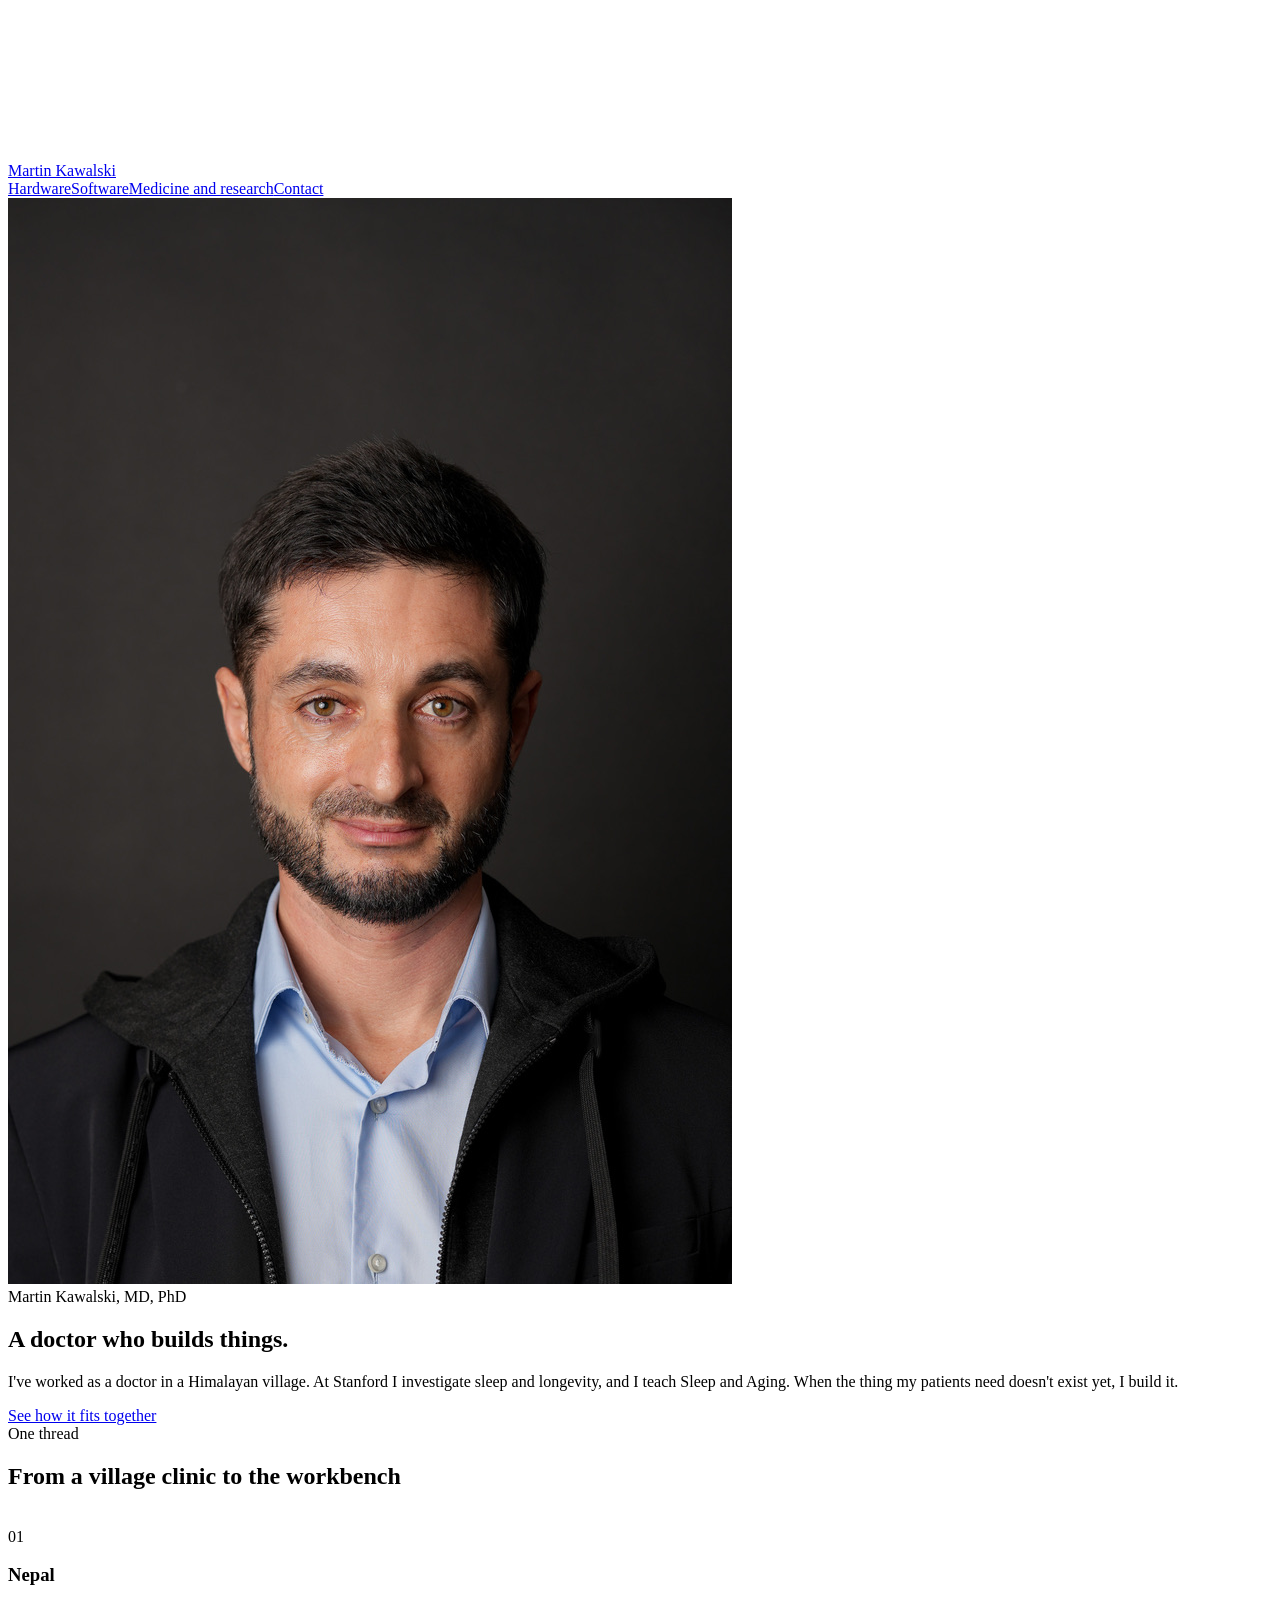
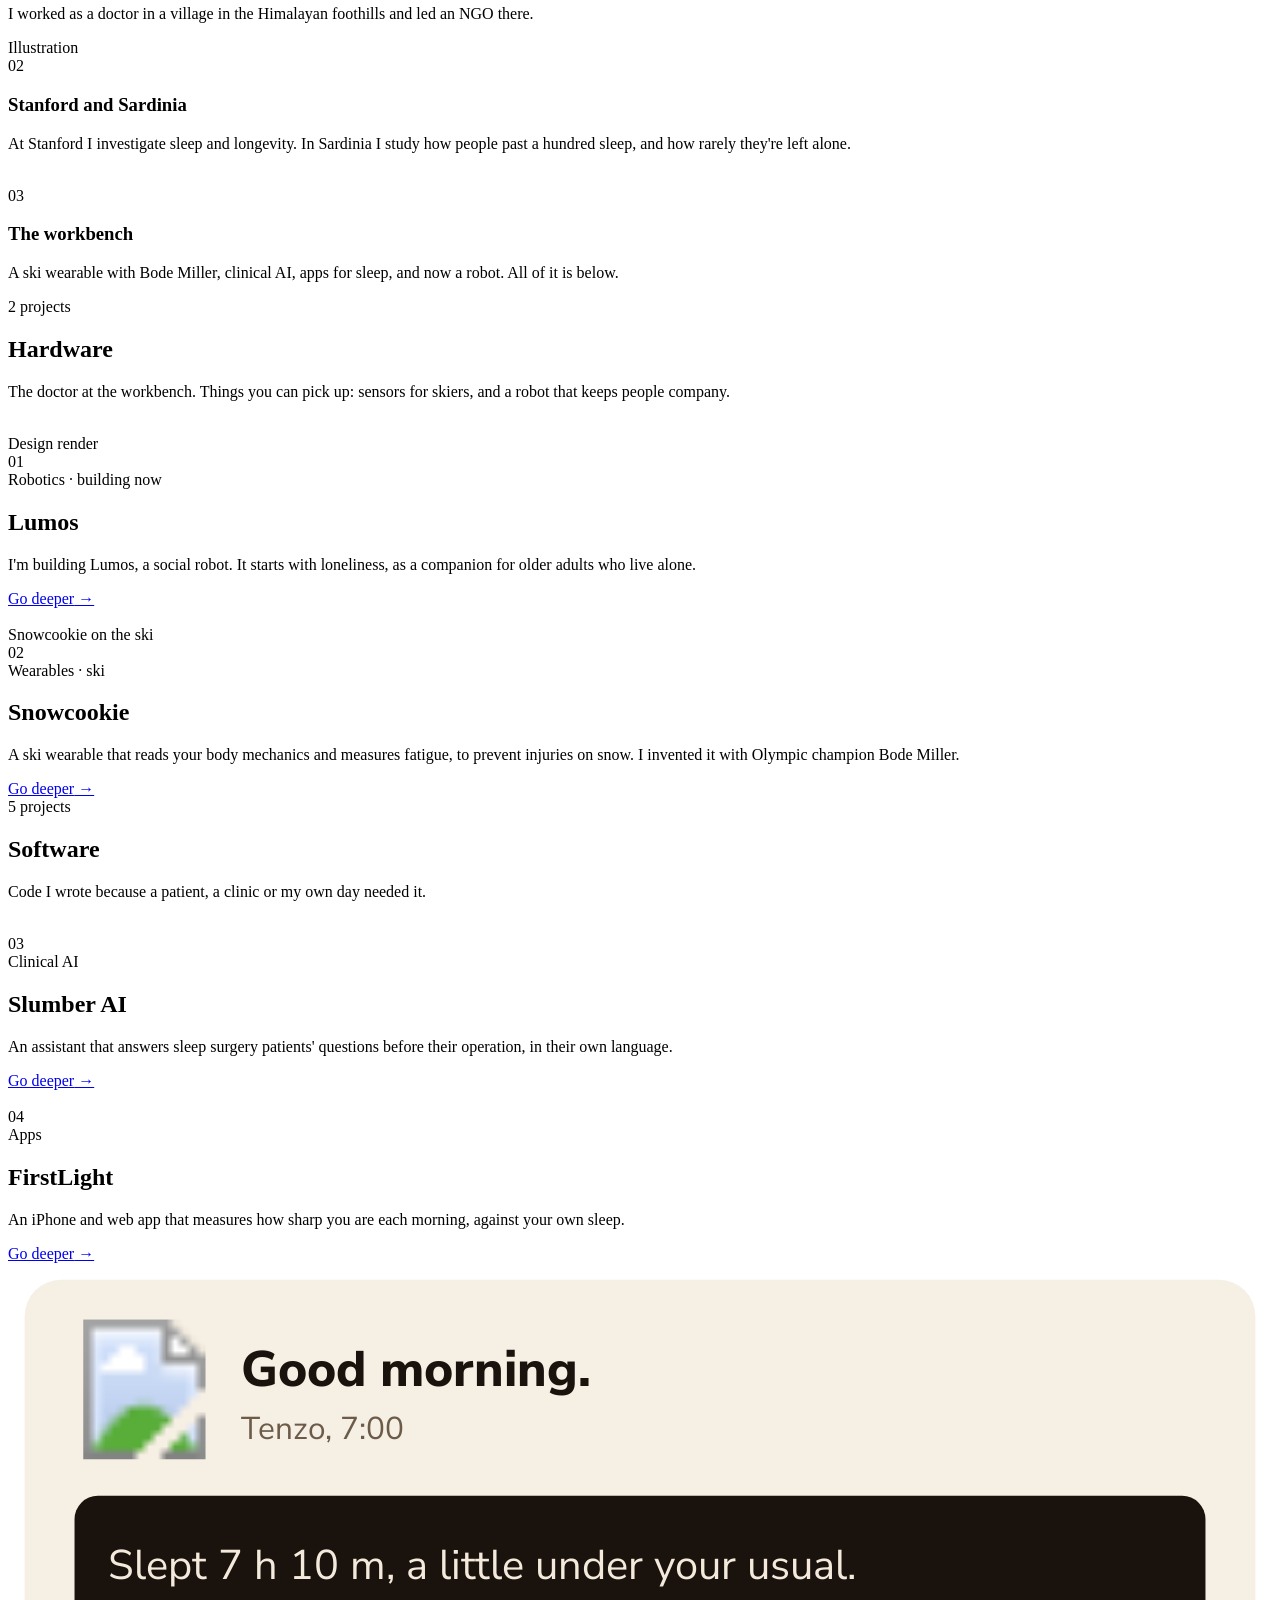
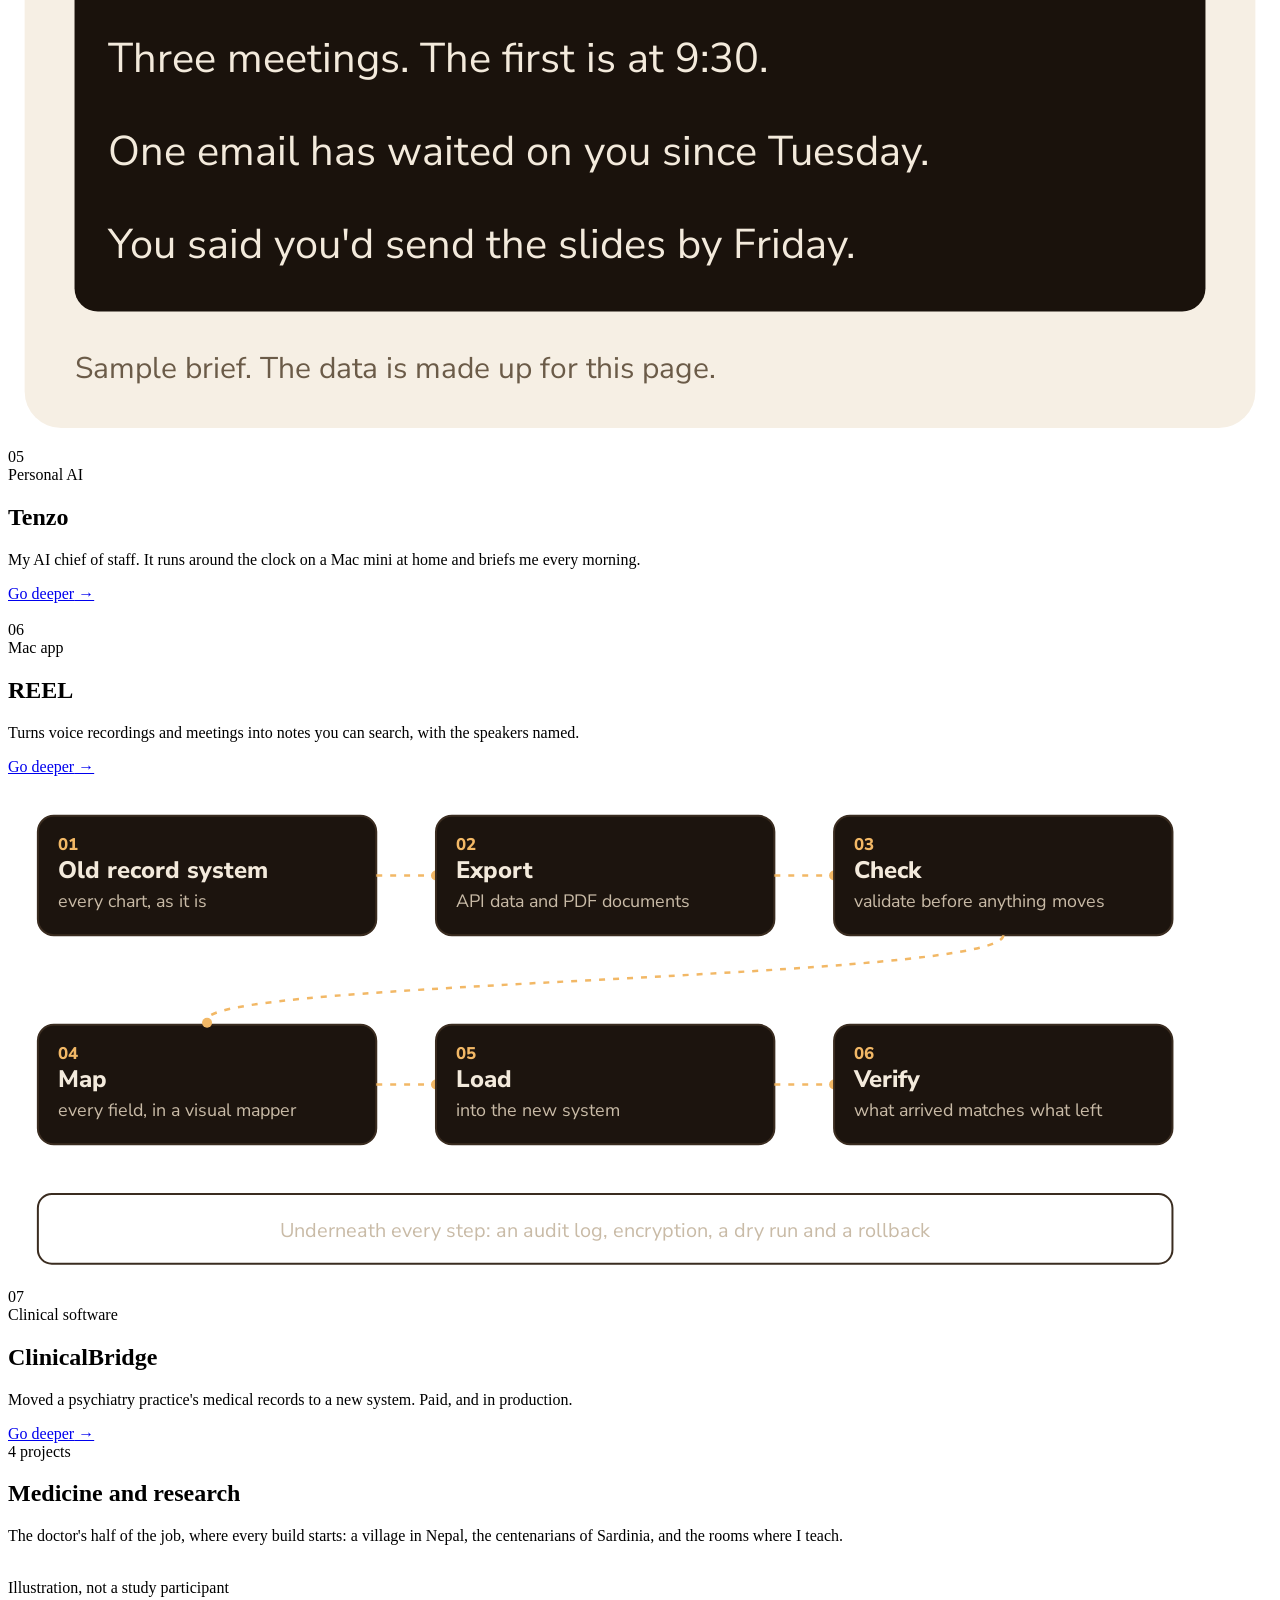
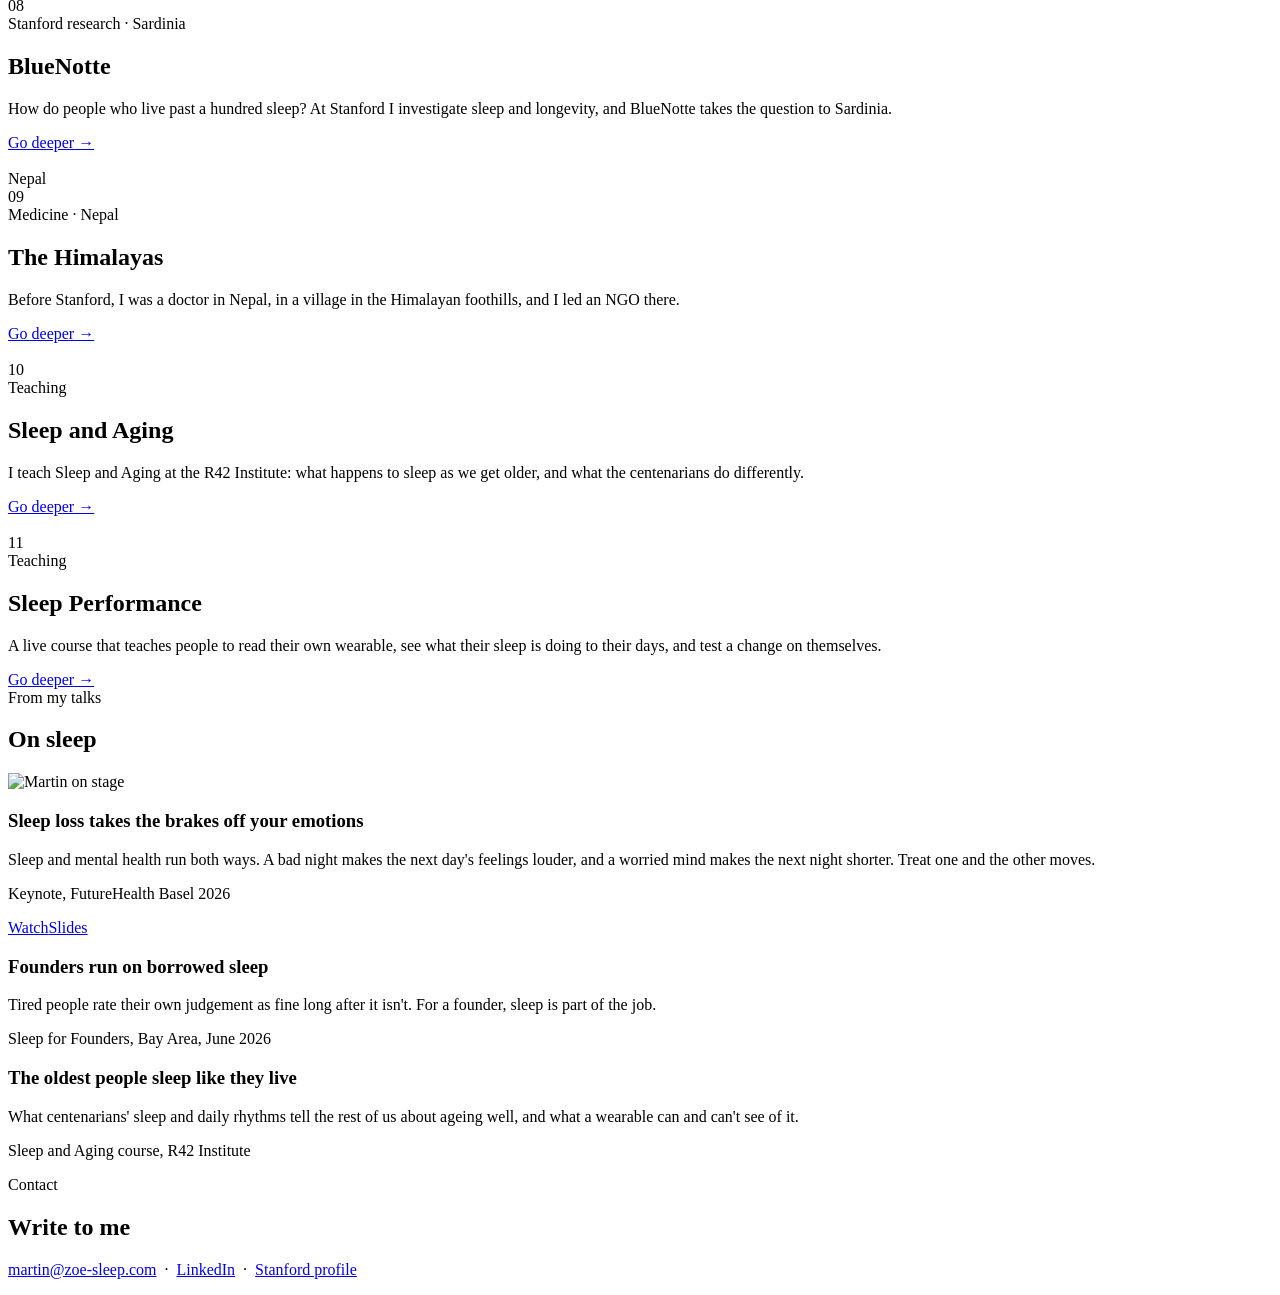
==== commit 7cef1bf3: "Rebuild site as 'A doctor who builds things': full-screen reels, liquid background, Hardware/Softwar" ====
--- a/public/index.html
+++ b/public/index.html
@@ -1,167 +1,91 @@
 <!DOCTYPE html>
-<html lang="en"><head><meta charset="utf-8"><meta name="viewport" content="width=device-width, initial-scale=1">
-<title>Martin Kawalski, MD, PhD · Physician, founder, inventor</title>
-<meta name="description" content="Martin Kawalski, MD, PhD. At Stanford he investigates sleep and longevity, and he builds things people can use: Lumos, Snowcookie, Slumber AI, FirstLight.">
-<meta property="og:title" content="Martin Kawalski, MD, PhD"><meta property="og:image" content="https://martinkawalski.com/img/lumos_next.jpg">
-<link rel="icon" href="data:image/svg+xml,<svg xmlns='http://www.w3.org/2000/svg' viewBox='0 0 100 100'><text y='.9em' font-size='90'>&#x1F319;</text></svg>">
+<html lang="en" class="reel no-js"><head><meta charset="utf-8"><meta name="viewport" content="width=device-width, initial-scale=1, viewport-fit=cover">
+<title>Martin Kawalski, MD, PhD · A doctor who builds things</title>
+<meta name="description" content="Martin Kawalski, MD, PhD. A doctor who builds things: Lumos, Snowcookie, Slumber AI, FirstLight, and sleep research at Stanford.">
+<meta property="og:title" content="Martin Kawalski, MD, PhD · A doctor who builds things"><meta property="og:description" content="Martin Kawalski, MD, PhD. A doctor who builds things: Lumos, Snowcookie, Slumber AI, FirstLight, and sleep research at Stanford."><meta property="og:image" content="https://martinkawalski.com/img/lumos_next.jpg">
+<meta name="theme-color" content="#120C08">
+<link rel="icon" href="data:image/svg+xml,<svg xmlns='http://www.w3.org/2000/svg' viewBox='0 0 100 100'><circle cx='50' cy='50' r='40' fill='%23F2B866'/></svg>">
 <link rel="preconnect" href="https://fonts.googleapis.com"><link rel="preconnect" href="https://fonts.gstatic.com" crossorigin>
 <link href="https://fonts.googleapis.com/css2?family=Domine:wght@500;700&family=Nunito+Sans:opsz,wght@6..12,400;6..12,600;6..12,800&display=swap" rel="stylesheet">
-<style>
-:root{--bg:#120C08;--bg2:#1C140E;--ink:#F3EADC;--soft:#C9BBA7;--dim:#8E7F6C;--amber:#F2B866;--line:#3A2C20;
---serif:'Domine',Georgia,serif;--sans:'Nunito Sans','Helvetica Neue',Arial,sans-serif}
-*{box-sizing:border-box;margin:0;padding:0}
-body{background:var(--bg);color:var(--ink);font:19px/1.6 var(--sans);-webkit-font-smoothing:antialiased}
-a{color:var(--amber);text-decoration:none;border-bottom:1px solid rgba(242,184,102,.4)}
-a:hover{border-color:var(--amber)}
-.hero{position:relative;min-height:min(100vh,940px);display:grid;grid-template-columns:1fr 1fr;overflow:hidden}
-.hero .t{padding:min(12vh,108px) 6vw min(8vh,72px);display:flex;flex-direction:column;justify-content:flex-end;gap:26px;position:relative;z-index:2}
-.hero h1{font-family:var(--serif);font-weight:700;font-size:clamp(60px,9vw,150px);line-height:.92;letter-spacing:-.02em}
-.hero .cred{font-family:var(--serif);font-size:clamp(24px,2.2vw,34px);color:var(--amber);margin-top:-6px}
-.hero .kick{font-size:15px;font-weight:800;letter-spacing:.18em;text-transform:uppercase;color:var(--amber)}
-.hero p{font-size:clamp(20px,1.7vw,26px);line-height:1.45;color:var(--soft);max-width:30ch}
-.hero .ph{position:relative}
-.hero .ph img{position:absolute;inset:0;width:100%;height:100%;object-fit:cover;object-position:62% 50%}
-.hero .ph:after{content:"";position:absolute;inset:0;background:linear-gradient(90deg,var(--bg) 0%,rgba(18,12,8,0) 30%)}
-.cap{position:absolute;right:16px;bottom:14px;font-size:13px;color:rgba(243,234,220,.75);background:rgba(18,12,8,.55);padding:4px 10px;border-radius:999px;z-index:3}
-.work{position:relative;display:grid;grid-template-columns:1fr 1fr;min-height:min(86vh,760px);border-top:1px solid var(--line)}
-.work.flip .ph{order:2}
-.work .ph{position:relative;overflow:hidden;background:#000}
-.work .ph>img{position:absolute;inset:0;width:100%;height:100%;object-fit:cover}
-.work .duo{background:var(--bg2)}
-.work .duo>img.desk{position:absolute;inset:auto;left:7%;top:12%;width:78%;height:auto;border-radius:10px;box-shadow:0 30px 80px rgba(0,0,0,.6);border:1px solid #2c2219}
-.work .duo>img.phone{position:absolute;inset:auto;right:6%;bottom:8%;width:24%;height:auto;border-radius:22px;border:6px solid #0b0806;box-shadow:0 30px 70px rgba(0,0,0,.7)}
-.work .solo{background:var(--bg2);display:flex;align-items:center;justify-content:center;padding:6vw}
-.work .solo>img{position:static;width:100%;height:auto;border-radius:10px;box-shadow:0 30px 80px rgba(0,0,0,.6);border:1px solid #2c2219}
-.work .t{padding:min(10vh,90px) 6vw;display:flex;flex-direction:column;justify-content:center;gap:22px}
-.n{font-family:var(--serif);font-size:20px;color:var(--dim)}
-.cat{font-size:14px;font-weight:800;letter-spacing:.16em;text-transform:uppercase;color:var(--amber)}
-h2{font-family:var(--serif);font-weight:700;font-size:clamp(46px,5.6vw,92px);line-height:1;letter-spacing:-.015em}
-.what{font-size:clamp(20px,1.7vw,26px);line-height:1.45;color:var(--ink);max-width:32ch}
-.proof{font-size:18px;color:var(--soft);max-width:38ch}
-.go{font-size:18px;font-weight:700;align-self:flex-start}
-.type{border-top:1px solid var(--line);padding:min(12vh,108px) 6vw;display:grid;grid-template-columns:repeat(3,1fr);gap:6vw}
-.type .it{display:flex;flex-direction:column;gap:14px}
-.type h3{font-family:var(--serif);font-size:clamp(38px,3.6vw,60px);line-height:1}
-.type .what{font-size:21px;max-width:30ch}
-.end{border-top:1px solid var(--line);padding:min(14vh,126px) 6vw min(12vh,108px);display:flex;flex-direction:column;gap:24px;max-width:1100px}
-.end h2{font-size:clamp(36px,4vw,60px)}
-.end p{font-size:22px;color:var(--soft);max-width:48ch}
-@media(max-width:820px){
-  .hero,.work{grid-template-columns:1fr}
-  .hero .ph{min-height:min(62vh,560px);order:-1}
-  .hero .ph:after{background:linear-gradient(0deg,var(--bg) 0%,rgba(18,12,8,0) 40%)}
-  .work .ph{min-height:min(56vh,440px)}.work.flip .ph{order:0}
-  .work .solo{min-height:auto}
-  .type{grid-template-columns:1fr;gap:56px}
-}
+<link rel="stylesheet" href="/assets/site.css?v=9">
+<script>document.documentElement.classList.remove('no-js')</script>
+</head><body>
+<canvas id="fluid" aria-hidden="true"></canvas>
+<nav class="top"><a class="me" href="/">Martin Kawalski</a><div class="links"><a href="/#hardware">Hardware</a><a href="/#software">Software</a><a href="/#research">Medicine<span class="wide"> and research</span></a><a href="/#contact">Contact</a></div></nav>
 
-nav{position:fixed;top:0;left:0;right:0;z-index:20;display:flex;justify-content:space-between;align-items:center;padding:18px 6vw;background:linear-gradient(180deg,rgba(18,12,8,.85),rgba(18,12,8,0))}
-nav .me{font-family:var(--serif);font-weight:700;font-size:20px;color:var(--ink);border:0}
-nav .links{display:flex;gap:28px}
-nav .links a{color:var(--soft);border:0;font-size:16px;font-weight:700}
-nav .links a:hover{color:var(--amber)}
-.hero .ph img.me{object-position:50% 20%}
-.sechead{border-top:1px solid var(--line);padding:min(12vh,108px) 6vw 0;display:flex;flex-direction:column;gap:16px}
-.sechead h2{font-size:clamp(40px,4.4vw,72px)}
-.sechead p{font-size:21px;color:var(--soft);max-width:52ch}
-.talks{padding:56px 6vw min(12vh,108px);display:grid;grid-template-columns:1.2fr 1fr 1fr;gap:4vw;align-items:start}
-.talk{display:flex;flex-direction:column;gap:14px}
-.talk img{width:100%;aspect-ratio:16/9;object-fit:cover;border-radius:10px;border:1px solid #2c2219}
-.talk h3{font-family:var(--serif);font-size:clamp(28px,2.4vw,40px);line-height:1.1}
-.talk .idea{font-size:20px;line-height:1.45;color:var(--ink)}
-.talk .where{font-size:16px;color:var(--dim)}
-.talk .gos{display:flex;gap:20px;font-size:17px;font-weight:700}
-.contact{border-top:1px solid var(--line);padding:min(12vh,108px) 6vw;display:flex;flex-direction:column;gap:18px}
-.contact h2{font-size:clamp(36px,4vw,60px)}
-.contact p{font-size:22px;color:var(--soft)}
-@media(max-width:820px){nav .links{gap:16px}nav .links a{font-size:14px}.talks{grid-template-columns:1fr;gap:56px}}
-</style></head><body>
-<nav><a class="me" href="#">Martin Kawalski</a><div class="links"><a href="#work">Work</a><a href="#talks">Talks</a><a href="#research">Research</a><a href="#contact">Contact</a></div></nav>
-
-
-<section class="hero">
-  <div class="t">
-    <div class="kick">Physician · Founder · Inventor</div>
-    <h1>Martin<br>Kawalski</h1>
-    <div class="cred">MD, PhD</div>
-    <p>At Stanford I investigate sleep and longevity. I turn what I learn into things people can use, and right now I'm building Lumos.</p>
-  </div>
-  <div class="ph"><img class="me" src="martin.jpeg" alt="Martin Kawalski"></div>
+<section class="panel hero" id="top">
+  <div class="hero-photo"><img src="/martin.jpeg" alt="Martin Kawalski"></div>
+  <div class="copy rv"><div class="kick">Martin Kawalski, MD, PhD</div><h1>A doctor who builds things.</h1><p class="lead">I&#x27;ve worked as a doctor in a Himalayan village. At Stanford I investigate sleep and longevity, and I teach Sleep and Aging. When the thing my patients need doesn&#x27;t exist yet, I build it.</p>
+  <a class="scroll" href="#thread">See how it fits together</a></div>
 </section>
-
-<section class="sechead" id="work"><div class="cat">Things I've built</div><h2>Work</h2></section>
-<section class="work" style="border-top:0;margin-top:48px">
-  <div class="ph"><img src="img/lumos_next.jpg" alt="Lumos, a soft knit companion robot with one warm eye and glowing dots along its arm" style="object-position:60% 50%"><span class="cap">Lumos, design</span></div>
-  <div class="t">
-    <div class="n">01</div><div class="cat">Robotics · building now</div>
-    <h2>Lumos</h2>
-    <p class="what">I'm building Lumos, a companion robot for older adults who live alone. It talks, remembers your life, and nudges you back toward your people.</p>
-    <p class="proof">Yoichiro Hara and I are building it ourselves, from the software and our own fine-tuned model to the body. The working prototype talks with us every day.</p>
-  </div>
+<section class="panel thread" id="thread"><div class="inner"><div class="cat rv">One thread</div><h2 class="rv">From a village clinic to the workbench</h2><div class="beats"><div class="beat rv" style="--d:0ms"><div class="bv"><img src="/img/work/nepal/terraces.jpg" alt="" loading="lazy" decoding="async"></div><div class="n">01</div><h3>Nepal</h3><p>I worked as a doctor in a village in the Himalayan foothills and led an NGO there.</p></div><div class="beat rv" style="--d:120ms"><div class="bv"><img src="/img/work/bluenotte/bench.jpg" alt="" loading="lazy" decoding="async"><span class="cap">Illustration</span></div><div class="n">02</div><h3>Stanford and Sardinia</h3><p>At Stanford I investigate sleep and longevity. In Sardinia I study how people past a hundred sleep, and how rarely they&#x27;re left alone.</p></div><div class="beat rv" style="--d:240ms"><div class="bv"><img src="/img/work/lumos/title.jpg" alt="" loading="lazy" decoding="async"></div><div class="n">03</div><h3>The workbench</h3><p>A ski wearable with Bode Miller, clinical AI, apps for sleep, and now a robot. All of it is below.</p></div></div></div></section>
+<section class="panel intro" id="hardware"><div class="copy rv"><div class="cat">2 projects</div><h2 class="giant">Hardware</h2><p class="lead">The doctor at the workbench. Things you can pick up: sensors for skiers, and a robot that keeps people company.</p></div></section>
+<section class="panel proj k-photo" id="p-lumos">
+  <img class="bgimg" src="/img/lumos_next.jpg" alt="" style="object-position:60% 50%" loading="lazy" decoding="async"><div class="shade"></div><span class="cap">Design render</span>
+  <div class="copy rv"><div class="n">01</div><div class="cat">Robotics · building now</div><h2>Lumos</h2><p class="line">I&#x27;m building Lumos, a social robot. It starts with loneliness, as a companion for older adults who live alone.</p>
+  <a class="deeper" href="/work/lumos/">Go deeper<span aria-hidden="true"> &rarr;</span></a></div>
 </section>
-
-<section class="work flip">
-  <div class="ph"><img src="img/snowcookie.jpg" alt="A skier carving a turn, with sensor positions marked on her body" style="object-position:28% 30%"><span class="cap">Snowcookie</span></div>
-  <div class="t">
-    <div class="n">02</div><div class="cat">Hardware</div>
-    <h2>Snowcookie</h2>
-    <p class="what">A ski wearable that reads your body mechanics and measures fatigue, to prevent injuries on snow. I invented it with Olympic champion Bode Miller.</p>
-    <p class="proof">Finalist in Intel's Make It Wearable challenge. Taken from an idea to a product in stores, including in Japan.</p>
-  </div>
+<section class="panel proj k-photo" id="p-snowcookie">
+  <img class="bgimg" src="/img/work/snowcookie/ski.jpg" alt="" style="object-position:50% 60%" loading="lazy" decoding="async"><div class="shade"></div><span class="cap">Snowcookie on the ski</span>
+  <div class="copy rv"><div class="n">02</div><div class="cat">Wearables · ski</div><h2>Snowcookie</h2><p class="line">A ski wearable that reads your body mechanics and measures fatigue, to prevent injuries on snow. I invented it with Olympic champion Bode Miller.</p>
+  <a class="deeper" href="/work/snowcookie/">Go deeper<span aria-hidden="true"> &rarr;</span></a></div>
 </section>
-
-<section class="work">
-  <div class="ph duo"><img class="desk" src="img/slumber.jpg" alt="Slumber AI on a laptop"><img class="phone" src="img/slumber_m.jpg" alt="Slumber AI on a phone, with the intake form"></div>
-  <div class="t">
-    <div class="n">03</div><div class="cat">Clinical AI</div>
-    <h2>Slumber AI</h2>
-    <p class="what">An assistant that answers sleep surgery patients' questions before their operation, in their own language.</p>
-    <p class="proof">Tested by more than 40 sleep surgeons. Presented at AAO-HNSF 2025.</p>
-    <a class="go" href="https://slumber-ai.vercel.app">slumber-ai.vercel.app</a>
-  </div>
+<section class="panel intro" id="software"><div class="copy rv"><div class="cat">5 projects</div><h2 class="giant">Software</h2><p class="lead">Code I wrote because a patient, a clinic or my own day needed it.</p></div></section>
+<section class="panel proj k-screens" id="p-slumber-ai">
+  <div class="stage screens"><img class="desk" src="/img/slumber.jpg" alt="" loading="lazy" decoding="async"><img class="phone" src="/img/slumber_m.jpg" alt="" loading="lazy" decoding="async"></div>
+  <div class="copy rv"><div class="n">03</div><div class="cat">Clinical AI</div><h2>Slumber AI</h2><p class="line">An assistant that answers sleep surgery patients&#x27; questions before their operation, in their own language.</p>
+  <a class="deeper" href="/work/slumber-ai/">Go deeper<span aria-hidden="true"> &rarr;</span></a></div>
 </section>
-
-<section class="work flip">
-  <div class="ph duo"><img class="desk" src="img/firstlight.jpg" alt="FirstLight on the web: Wake up with a sharper mind"><img class="phone" src="img/fl_mobile.jpg" alt="FirstLight on a phone, first onboarding screen"></div>
-  <div class="t">
-    <div class="n">04</div><div class="cat">Apps</div>
-    <h2>FirstLight</h2>
-    <p class="what">An iPhone and web app that measures how sharp you are each morning, against your own sleep.</p>
-    <p class="proof">A 90-second morning check, wearable data kept private, and a profile that learns your own pattern.</p>
-    <a class="go" href="https://firstlight-zoe-demo.vercel.app">firstlight-zoe-demo.vercel.app</a>
-  </div>
+<section class="panel proj k-screens" id="p-firstlight">
+  <div class="stage screens"><img class="desk" src="/img/firstlight.jpg" alt="" loading="lazy" decoding="async"><img class="phone" src="/img/fl_mobile.jpg" alt="" loading="lazy" decoding="async"></div>
+  <div class="copy rv"><div class="n">04</div><div class="cat">Apps</div><h2>FirstLight</h2><p class="line">An iPhone and web app that measures how sharp you are each morning, against your own sleep.</p>
+  <a class="deeper" href="/work/firstlight/">Go deeper<span aria-hidden="true"> &rarr;</span></a></div>
 </section>
-
-<section class="work">
-  <div class="ph solo"><img src="img/course.jpg" alt="The Sleep Performance course site"></div>
-  <div class="t">
-    <div class="n">05</div><div class="cat">Teaching</div>
-    <h2>Sleep Performance</h2>
-    <p class="what">A live course that teaches people to read their own wearable, see what their sleep is doing to their days, and test a change on themselves.</p>
-    <p class="proof">Five lessons, with tools that read your own sleep data.</p>
-  </div>
+<section class="panel proj k-svg" id="p-tenzo">
+  <div class="stage art art-tenzo_brief"><svg viewBox="0 0 760 470" role="img" aria-label="A sample morning brief with made-up data">
+<rect x="10" y="10" width="740" height="450" rx="22" fill="#F6EFE4"/>
+<image href="/img/work/tenzo/tenzo.png" x="40" y="34" width="84" height="84"/>
+<text x="140" y="74" fill="#1A120C" font-size="30" font-weight="800" font-family="Nunito Sans, Helvetica, Arial, sans-serif">Good morning.</text>
+<text x="140" y="106" fill="#6b5b48" font-size="19" font-family="Nunito Sans, Helvetica, Arial, sans-serif">Tenzo, 7:00</text>
+<rect x="40" y="140" width="680" height="250" rx="14" fill="#1A120C"/><text x="60" y="190" fill="#F3EADC" font-size="25" font-family="Nunito Sans, Helvetica, Arial, sans-serif">Slept 7 h 10 m, a little under your usual.</text><text x="60" y="246" fill="#F3EADC" font-size="25" font-family="Nunito Sans, Helvetica, Arial, sans-serif">Three meetings. The first is at 9:30.</text><text x="60" y="302" fill="#F3EADC" font-size="25" font-family="Nunito Sans, Helvetica, Arial, sans-serif">One email has waited on you since Tuesday.</text><text x="60" y="358" fill="#F3EADC" font-size="25" font-family="Nunito Sans, Helvetica, Arial, sans-serif">You said you'd send the slides by Friday.</text>
+<text x="40" y="430" fill="#6b5b48" font-size="18" font-family="Nunito Sans, Helvetica, Arial, sans-serif">Sample brief. The data is made up for this page.</text>
+</svg></div>
+  <div class="copy rv"><div class="n">05</div><div class="cat">Personal AI</div><h2>Tenzo</h2><p class="line">My AI chief of staff. It runs around the clock on a Mac mini at home and briefs me every morning.</p>
+  <a class="deeper" href="/work/tenzo/">Go deeper<span aria-hidden="true"> &rarr;</span></a></div>
 </section>
-
-<section class="type">
-  <div class="it"><div class="n">06</div><div class="cat">Personal AI</div><h3>Tenzo</h3><p class="what">My AI chief of staff. It runs around the clock on a Mac mini, reads my calendar, mail, wearables and notes, and briefs me every morning.</p></div>
-  <div class="it"><div class="n">07</div><div class="cat">Mac app</div><h3>REEL</h3><p class="what">Turns voice recordings and meetings into searchable notes, with the speakers named. 400 automated tests.</p></div>
-  <div class="it"><div class="n">08</div><div class="cat">Clinical software</div><h3>ClinicalBridge</h3><p class="what">Moved a psychiatry practice's medical records to a new system. Paid, and in production.</p></div>
+<section class="panel proj k-screens" id="p-reel">
+  <div class="stage screens"><img class="desk" src="/img/work/reel/note.jpg" alt="" loading="lazy" decoding="async"></div>
+  <div class="copy rv"><div class="n">06</div><div class="cat">Mac app</div><h2>REEL</h2><p class="line">Turns voice recordings and meetings into notes you can search, with the speakers named.</p>
+  <a class="deeper" href="/work/reel/">Go deeper<span aria-hidden="true"> &rarr;</span></a></div>
 </section>
-
-
-<section class="sechead" id="talks"><div class="cat">Ideas from my talks</div><h2>On sleep</h2><p>What I've told rooms full of clinicians, founders and students, in a sentence each.</p></section>
-<section class="talks">
-  <div class="talk"><img src="img/basel.jpg" alt="Martin on stage at FutureHealth Basel 2026"><h3>Sleep loss takes the brakes off your emotions</h3><p class="idea">Sleep and mental health run both ways. A bad night makes the next day's feelings louder, and a worried mind makes the next night shorter. Treat one and the other moves.</p><p class="where">Keynote, FutureHealth Basel 2026</p><div class="gos"><a href="https://www.youtube.com/watch?v=u7qgwSx3sq4">Watch</a><a href="https://pitch.com/v/sleep-and-mental-health-rk7qv6">Slides</a></div></div>
-  <div class="talk"><h3>Founders run on borrowed sleep</h3><p class="idea">Tired people rate their own judgement as fine long after it isn't. For a founder, sleep is part of the job, the thing that lets serious people last.</p><p class="where">Sleep for Founders, Bay Area, June 2026</p></div>
-  <div class="talk"><h3>The oldest people sleep like they live</h3><p class="idea">What centenarians' sleep and daily rhythms tell the rest of us about ageing well, and what a wearable can and can't see of it.</p><p class="where">Sleep and Aging course, R42 Institute</p></div>
+<section class="panel proj k-svg" id="p-clinicalbridge">
+  <div class="stage art art-bridge"><svg viewBox="0 0 1270 510" role="img" aria-label="Six steps a chart takes from the old record system to the new one"><rect x="30" y="40" width="340" height="120" rx="16" fill="#1C140E" stroke="#3A2C20" stroke-width="2"/><text x="50" y="74" fill="#F2B866" font-size="17" font-weight="800" font-family="Nunito Sans, Helvetica, Arial, sans-serif">01</text><text x="50" y="102" fill="#F3EADC" font-size="24" font-weight="800" font-family="Nunito Sans, Helvetica, Arial, sans-serif">Old record system</text><text x="50" y="132" fill="#C9BBA7" font-size="18" font-family="Nunito Sans, Helvetica, Arial, sans-serif">every chart, as it is</text><line x1="370" y1="100" x2="430" y2="100" stroke="#F2B866" stroke-width="2.5" stroke-dasharray="6 8" class="flow"/><circle cx="430" cy="100" r="5" fill="#F2B866"/><rect x="430" y="40" width="340" height="120" rx="16" fill="#1C140E" stroke="#3A2C20" stroke-width="2"/><text x="450" y="74" fill="#F2B866" font-size="17" font-weight="800" font-family="Nunito Sans, Helvetica, Arial, sans-serif">02</text><text x="450" y="102" fill="#F3EADC" font-size="24" font-weight="800" font-family="Nunito Sans, Helvetica, Arial, sans-serif">Export</text><text x="450" y="132" fill="#C9BBA7" font-size="18" font-family="Nunito Sans, Helvetica, Arial, sans-serif">API data and PDF documents</text><line x1="770" y1="100" x2="830" y2="100" stroke="#F2B866" stroke-width="2.5" stroke-dasharray="6 8" class="flow"/><circle cx="830" cy="100" r="5" fill="#F2B866"/><rect x="830" y="40" width="340" height="120" rx="16" fill="#1C140E" stroke="#3A2C20" stroke-width="2"/><text x="850" y="74" fill="#F2B866" font-size="17" font-weight="800" font-family="Nunito Sans, Helvetica, Arial, sans-serif">03</text><text x="850" y="102" fill="#F3EADC" font-size="24" font-weight="800" font-family="Nunito Sans, Helvetica, Arial, sans-serif">Check</text><text x="850" y="132" fill="#C9BBA7" font-size="18" font-family="Nunito Sans, Helvetica, Arial, sans-serif">validate before anything moves</text><rect x="30" y="250" width="340" height="120" rx="16" fill="#1C140E" stroke="#3A2C20" stroke-width="2"/><text x="50" y="284" fill="#F2B866" font-size="17" font-weight="800" font-family="Nunito Sans, Helvetica, Arial, sans-serif">04</text><text x="50" y="312" fill="#F3EADC" font-size="24" font-weight="800" font-family="Nunito Sans, Helvetica, Arial, sans-serif">Map</text><text x="50" y="342" fill="#C9BBA7" font-size="18" font-family="Nunito Sans, Helvetica, Arial, sans-serif">every field, in a visual mapper</text><line x1="370" y1="310" x2="430" y2="310" stroke="#F2B866" stroke-width="2.5" stroke-dasharray="6 8" class="flow"/><circle cx="430" cy="310" r="5" fill="#F2B866"/><rect x="430" y="250" width="340" height="120" rx="16" fill="#1C140E" stroke="#3A2C20" stroke-width="2"/><text x="450" y="284" fill="#F2B866" font-size="17" font-weight="800" font-family="Nunito Sans, Helvetica, Arial, sans-serif">05</text><text x="450" y="312" fill="#F3EADC" font-size="24" font-weight="800" font-family="Nunito Sans, Helvetica, Arial, sans-serif">Load</text><text x="450" y="342" fill="#C9BBA7" font-size="18" font-family="Nunito Sans, Helvetica, Arial, sans-serif">into the new system</text><line x1="770" y1="310" x2="830" y2="310" stroke="#F2B866" stroke-width="2.5" stroke-dasharray="6 8" class="flow"/><circle cx="830" cy="310" r="5" fill="#F2B866"/><rect x="830" y="250" width="340" height="120" rx="16" fill="#1C140E" stroke="#3A2C20" stroke-width="2"/><text x="850" y="284" fill="#F2B866" font-size="17" font-weight="800" font-family="Nunito Sans, Helvetica, Arial, sans-serif">06</text><text x="850" y="312" fill="#F3EADC" font-size="24" font-weight="800" font-family="Nunito Sans, Helvetica, Arial, sans-serif">Verify</text><text x="850" y="342" fill="#C9BBA7" font-size="18" font-family="Nunito Sans, Helvetica, Arial, sans-serif">what arrived matches what left</text><path d="M1000 160 C1000 205 200 205 200 245" fill="none" stroke="#F2B866" stroke-width="2.5" stroke-dasharray="6 8" class="flow"/><circle cx="200" cy="248" r="5" fill="#F2B866"/><rect x="30" y="420" width="1140" height="70" rx="14" fill="none" stroke="#3A2C20" stroke-width="2"/><text x="600" y="463" text-anchor="middle" fill="#C9BBA7" font-size="20" font-family="Nunito Sans, Helvetica, Arial, sans-serif">Underneath every step: an audit log, encryption, a dry run and a rollback</text></svg></div>
+  <div class="copy rv"><div class="n">07</div><div class="cat">Clinical software</div><h2>ClinicalBridge</h2><p class="line">Moved a psychiatry practice&#x27;s medical records to a new system. Paid, and in production.</p>
+  <a class="deeper" href="/work/clinicalbridge/">Go deeper<span aria-hidden="true"> &rarr;</span></a></div>
 </section>
-<section class="end" id="research">
-  <div class="cat">The research behind it</div>
-  <h2>BlueNotte: sleep and the people who reach a hundred</h2>
-  <p>At Stanford I investigate sleep and longevity. BlueNotte is my study of sleep among the centenarians of Sardinia, and most of what's on this page started there.</p>
-  <p><a href="https://profiles.stanford.edu/martin-kawalski">Stanford profile</a></p>
+<section class="panel intro" id="research"><div class="copy rv"><div class="cat">4 projects</div><h2 class="giant">Medicine and research</h2><p class="lead">The doctor&#x27;s half of the job, where every build starts: a village in Nepal, the centenarians of Sardinia, and the rooms where I teach.</p></div></section>
+<section class="panel proj k-photo" id="p-bluenotte">
+  <img class="bgimg" src="/img/work/bluenotte/bench.jpg" alt="" style="object-position:40% 40%" loading="lazy" decoding="async"><div class="shade"></div><span class="cap">Illustration, not a study participant</span>
+  <div class="copy rv"><div class="n">08</div><div class="cat">Stanford research · Sardinia</div><h2>BlueNotte</h2><p class="line">How do people who live past a hundred sleep? At Stanford I investigate sleep and longevity, and BlueNotte takes the question to Sardinia.</p>
+  <a class="deeper" href="/work/bluenotte/">Go deeper<span aria-hidden="true"> &rarr;</span></a></div>
 </section>
-
-
-<section class="contact" id="contact"><div class="cat">Contact</div><h2>Write to me</h2><p><a href="mailto:martin@zoe-sleep.com">martin@zoe-sleep.com</a> &nbsp;·&nbsp; <a href="https://www.linkedin.com/in/martinkawalski">LinkedIn</a></p></section>
-</body></html>
+<section class="panel proj k-photo" id="p-nepal">
+  <img class="bgimg" src="/img/work/nepal/golden.jpg" alt="" style="object-position:50% 50%" loading="lazy" decoding="async"><div class="shade"></div><span class="cap">Nepal</span>
+  <div class="copy rv"><div class="n">09</div><div class="cat">Medicine · Nepal</div><h2>The Himalayas</h2><p class="line">Before Stanford, I was a doctor in Nepal, in a village in the Himalayan foothills, and I led an NGO there.</p>
+  <a class="deeper" href="/work/nepal/">Go deeper<span aria-hidden="true"> &rarr;</span></a></div>
+</section>
+<section class="panel proj k-screens" id="p-sleep-and-aging">
+  <div class="stage screens"><img class="desk" src="/img/work/teaching/weeks.jpg" alt="" loading="lazy" decoding="async"></div>
+  <div class="copy rv"><div class="n">10</div><div class="cat">Teaching</div><h2>Sleep and Aging</h2><p class="line">I teach Sleep and Aging at the R42 Institute: what happens to sleep as we get older, and what the centenarians do differently.</p>
+  <a class="deeper" href="/work/sleep-and-aging/">Go deeper<span aria-hidden="true"> &rarr;</span></a></div>
+</section>
+<section class="panel proj k-screens" id="p-sleep-performance">
+  <div class="stage screens"><img class="desk" src="/img/work/sleep-performance/lesson1.jpg" alt="" loading="lazy" decoding="async"></div>
+  <div class="copy rv"><div class="n">11</div><div class="cat">Teaching</div><h2>Sleep Performance</h2><p class="line">A live course that teaches people to read their own wearable, see what their sleep is doing to their days, and test a change on themselves.</p>
+  <a class="deeper" href="/work/sleep-performance/">Go deeper<span aria-hidden="true"> &rarr;</span></a></div>
+</section>
+<section class="panel talks-p" id="talks"><div class="inner"><div class="cat rv">From my talks</div><h2 class="rv">On sleep</h2><div class="talks"><div class="talk rv"><img src="/img/basel.jpg" alt="Martin on stage" loading="lazy"><h3>Sleep loss takes the brakes off your emotions</h3><p class="idea">Sleep and mental health run both ways. A bad night makes the next day&#x27;s feelings louder, and a worried mind makes the next night shorter. Treat one and the other moves.</p><p class="where">Keynote, FutureHealth Basel 2026</p><div class="gos"><a href="https://www.youtube.com/watch?v=u7qgwSx3sq4">Watch</a><a href="https://pitch.com/v/sleep-and-mental-health-rk7qv6">Slides</a></div></div><div class="talk rv"><h3>Founders run on borrowed sleep</h3><p class="idea">Tired people rate their own judgement as fine long after it isn&#x27;t. For a founder, sleep is part of the job.</p><p class="where">Sleep for Founders, Bay Area, June 2026</p><div class="gos"></div></div><div class="talk rv"><h3>The oldest people sleep like they live</h3><p class="idea">What centenarians&#x27; sleep and daily rhythms tell the rest of us about ageing well, and what a wearable can and can&#x27;t see of it.</p><p class="where">Sleep and Aging course, R42 Institute</p><div class="gos"></div></div></div></div></section>
+<footer class="contact" id="contact"><div class="cat">Contact</div><h2>Write to me</h2>
+<p><a href="mailto:martin@zoe-sleep.com">martin@zoe-sleep.com</a> &nbsp;·&nbsp; <a href="https://www.linkedin.com/in/martinkawalski">LinkedIn</a> &nbsp;·&nbsp; <a href="https://profiles.stanford.edu/martin-kawalski">Stanford profile</a></p></footer>
+<script src="/assets/github.js?v=9"></script><script src="/assets/site.js?v=9" defer></script>
+</body></html>
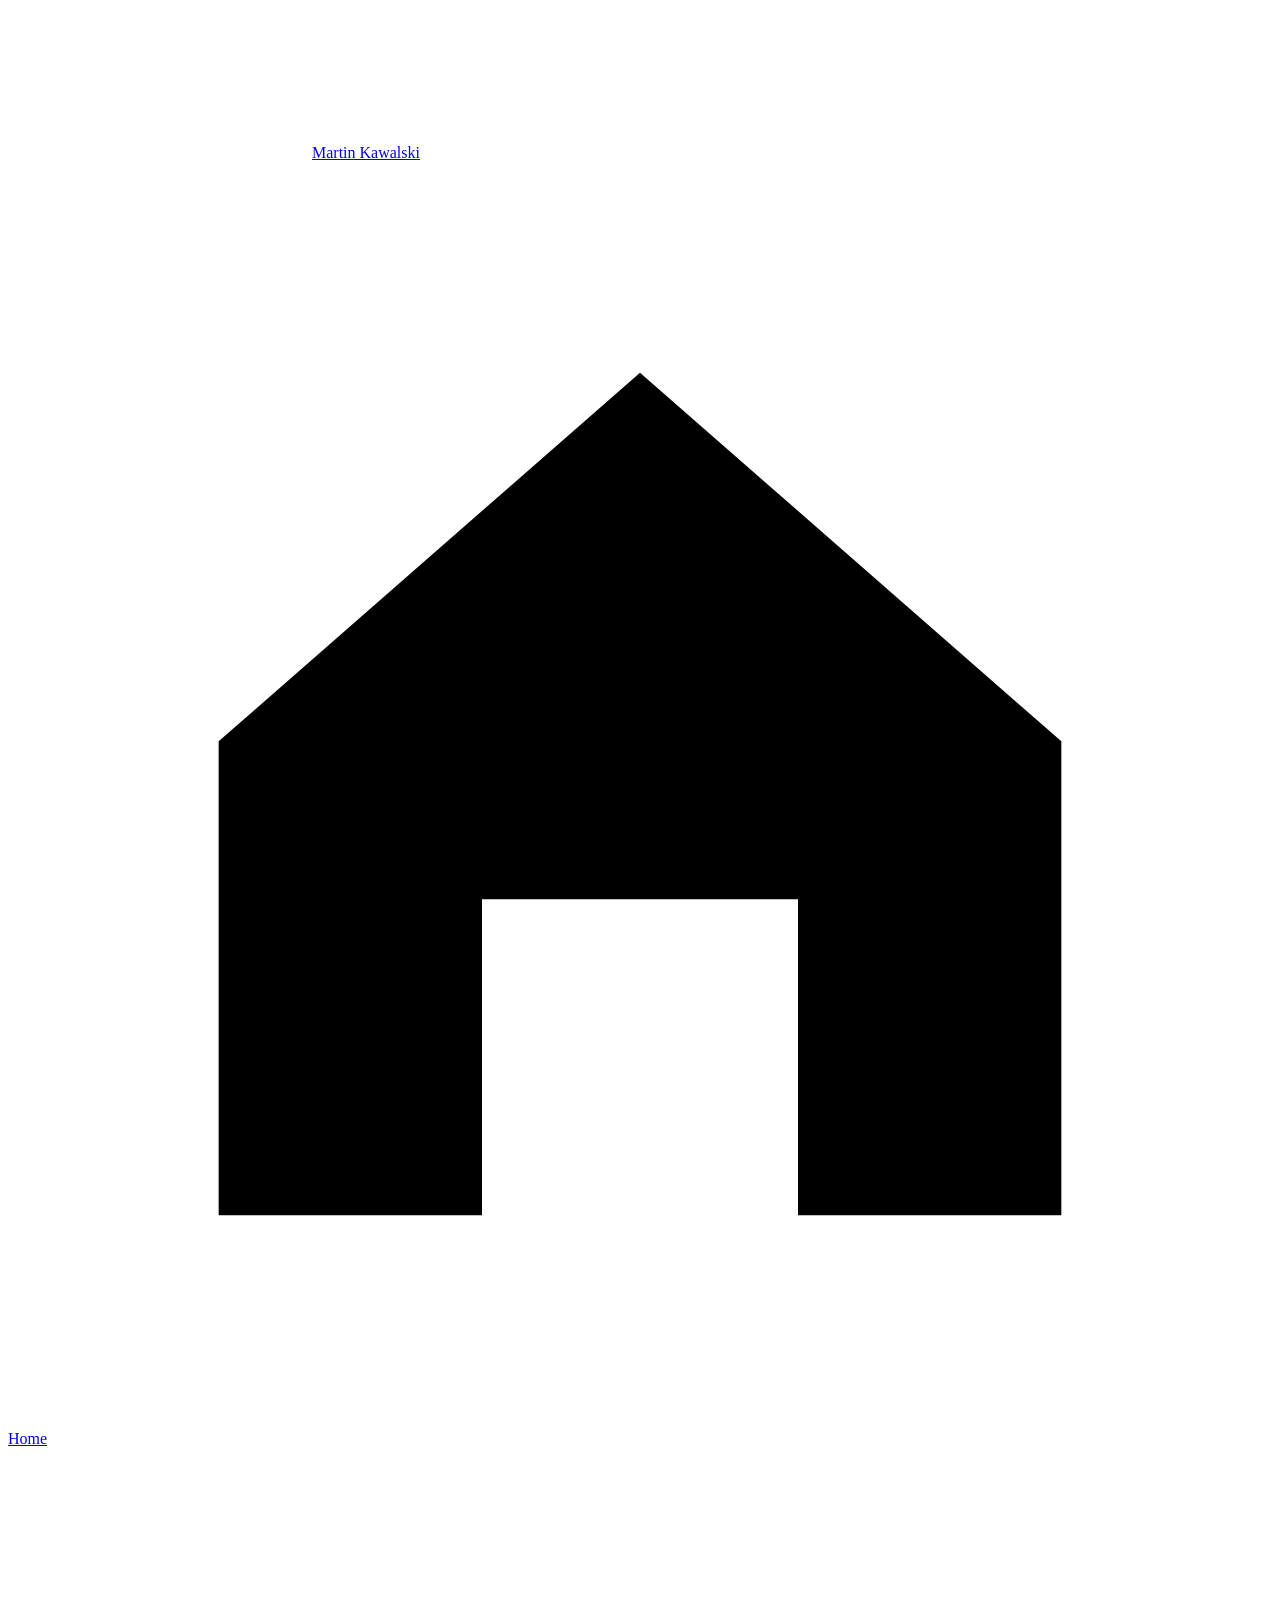
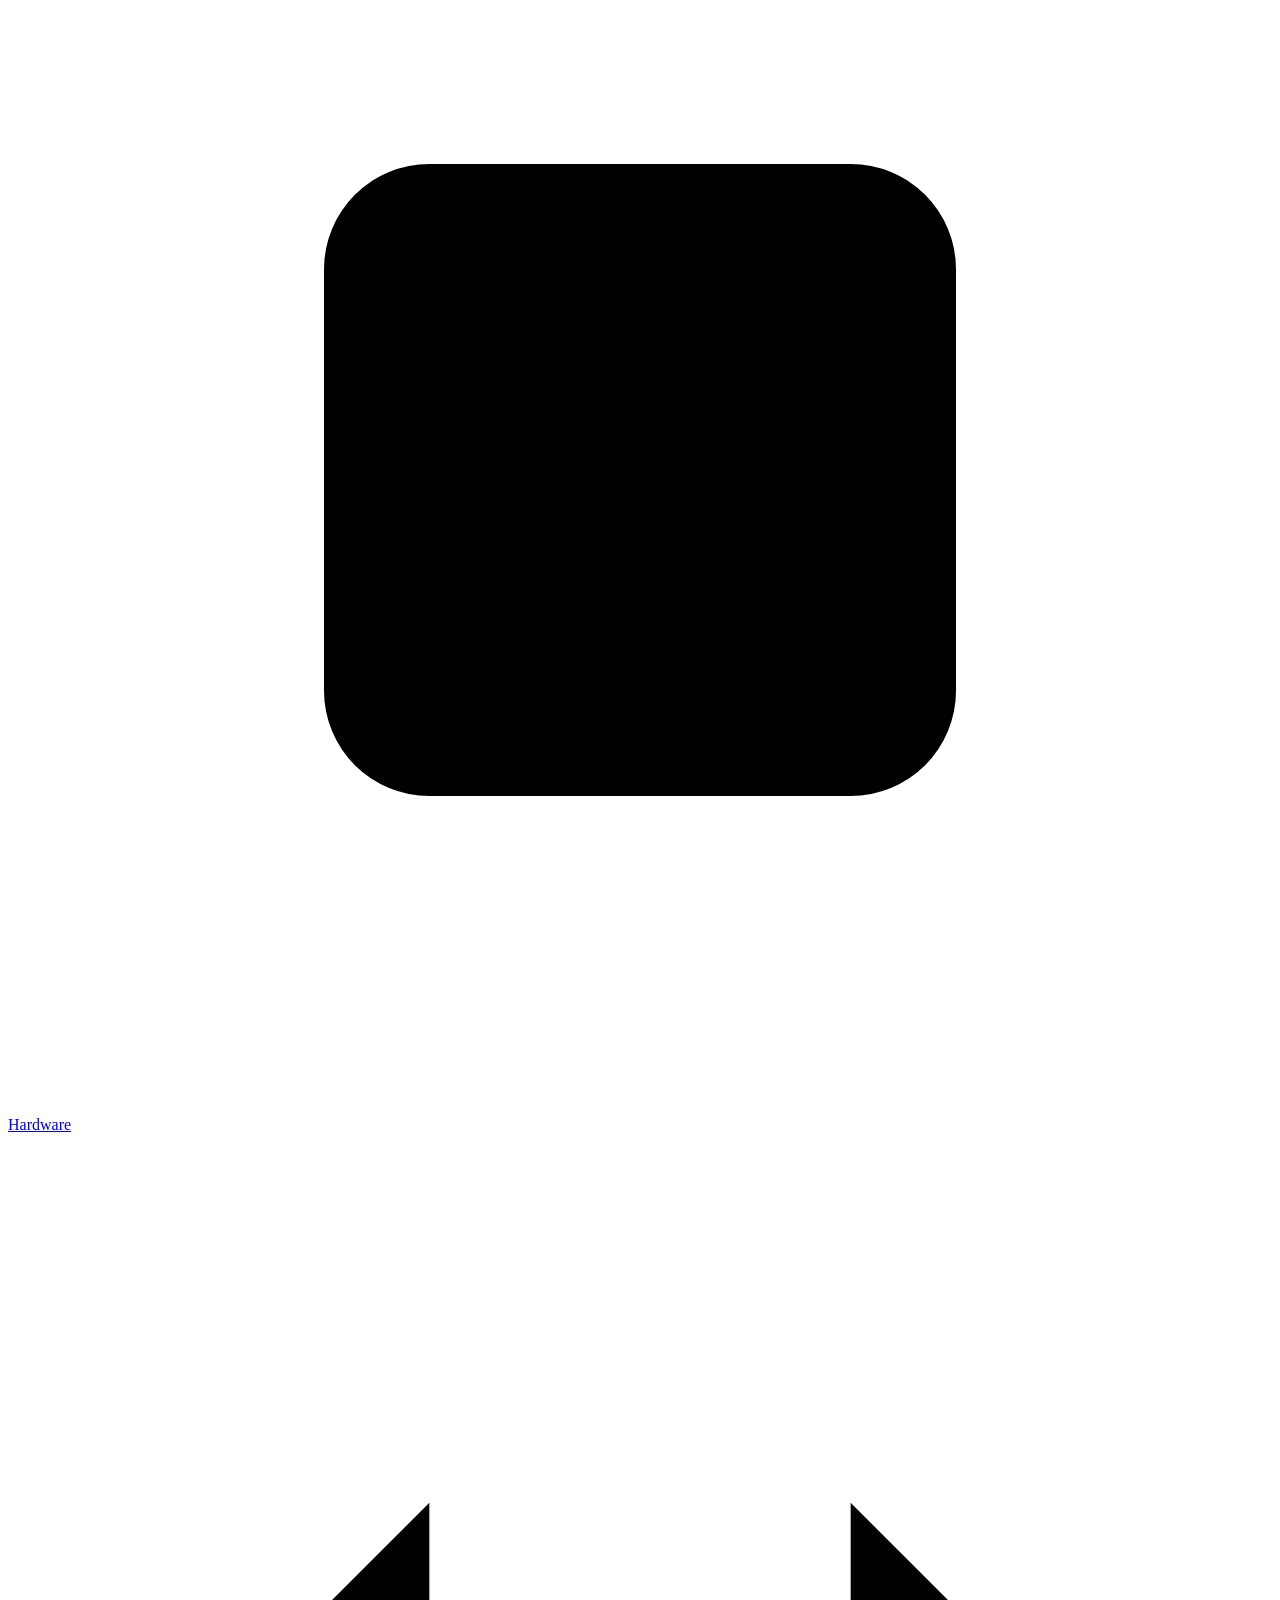
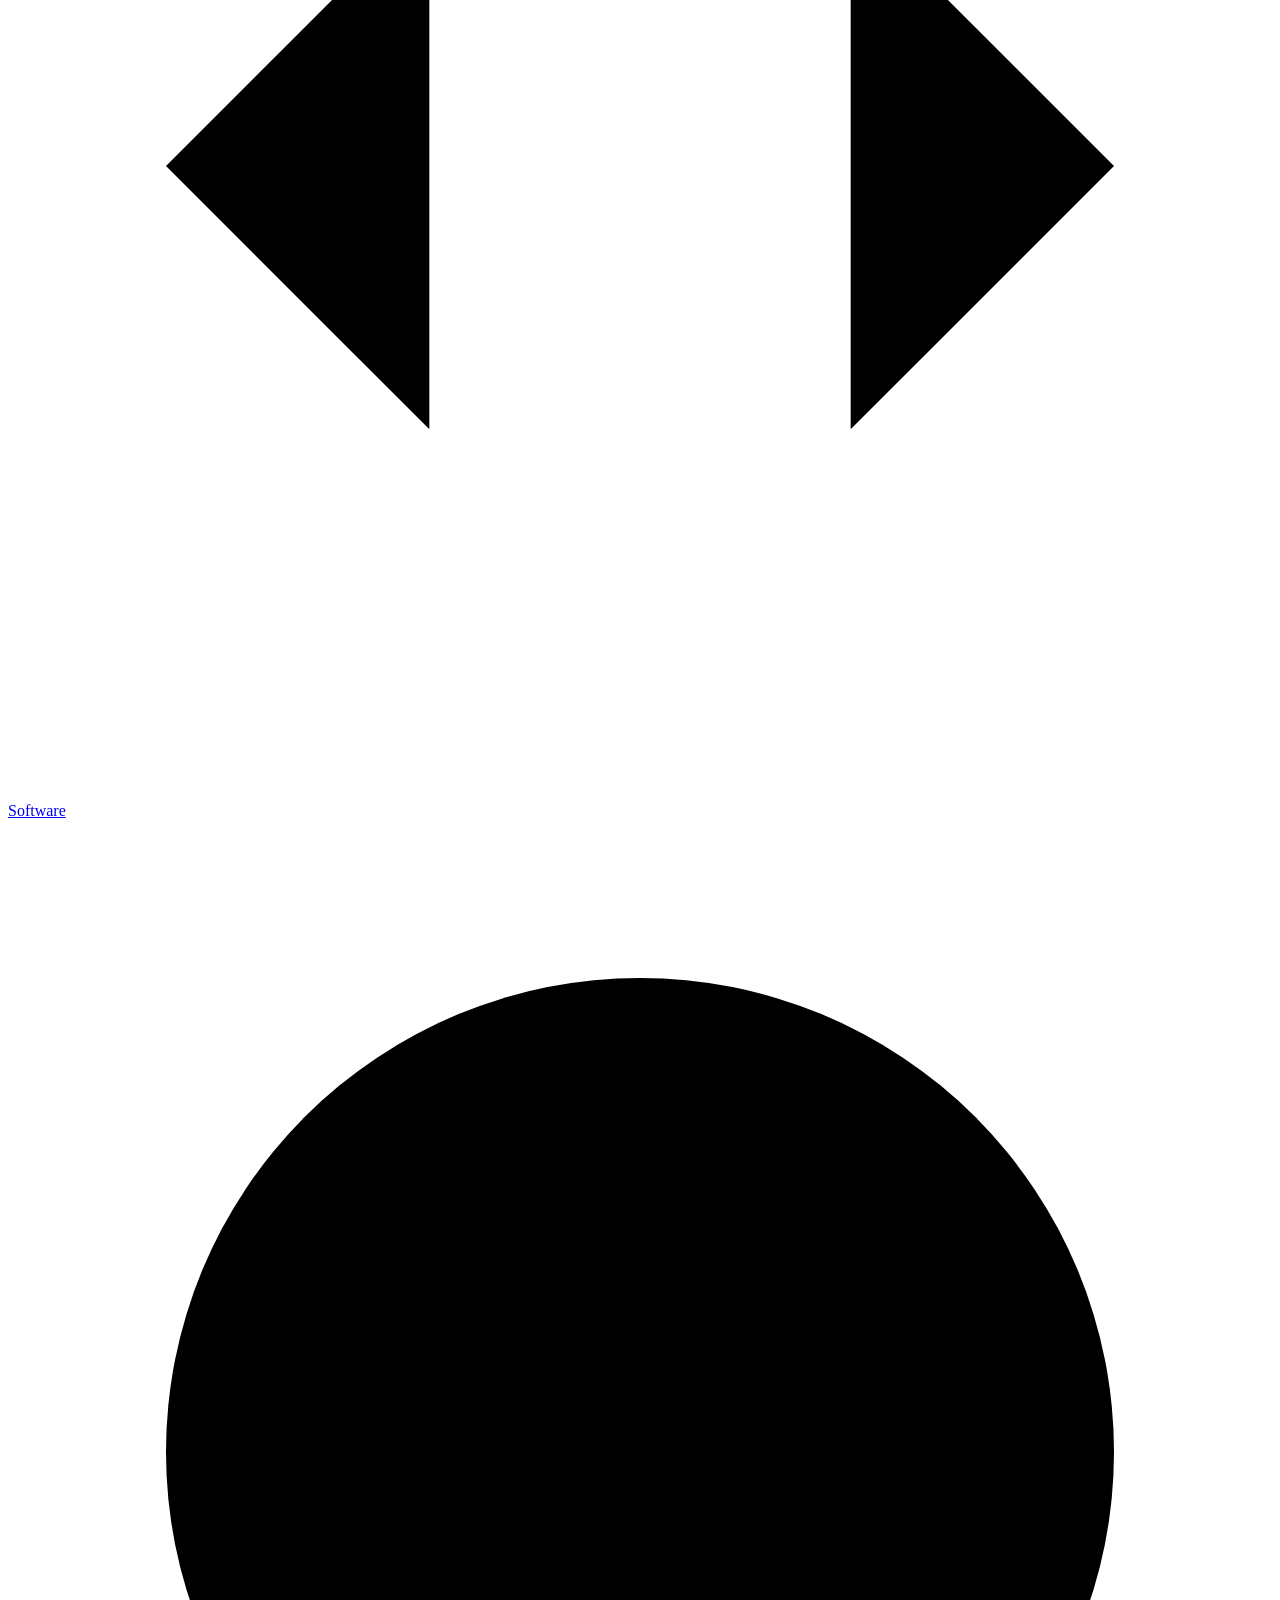
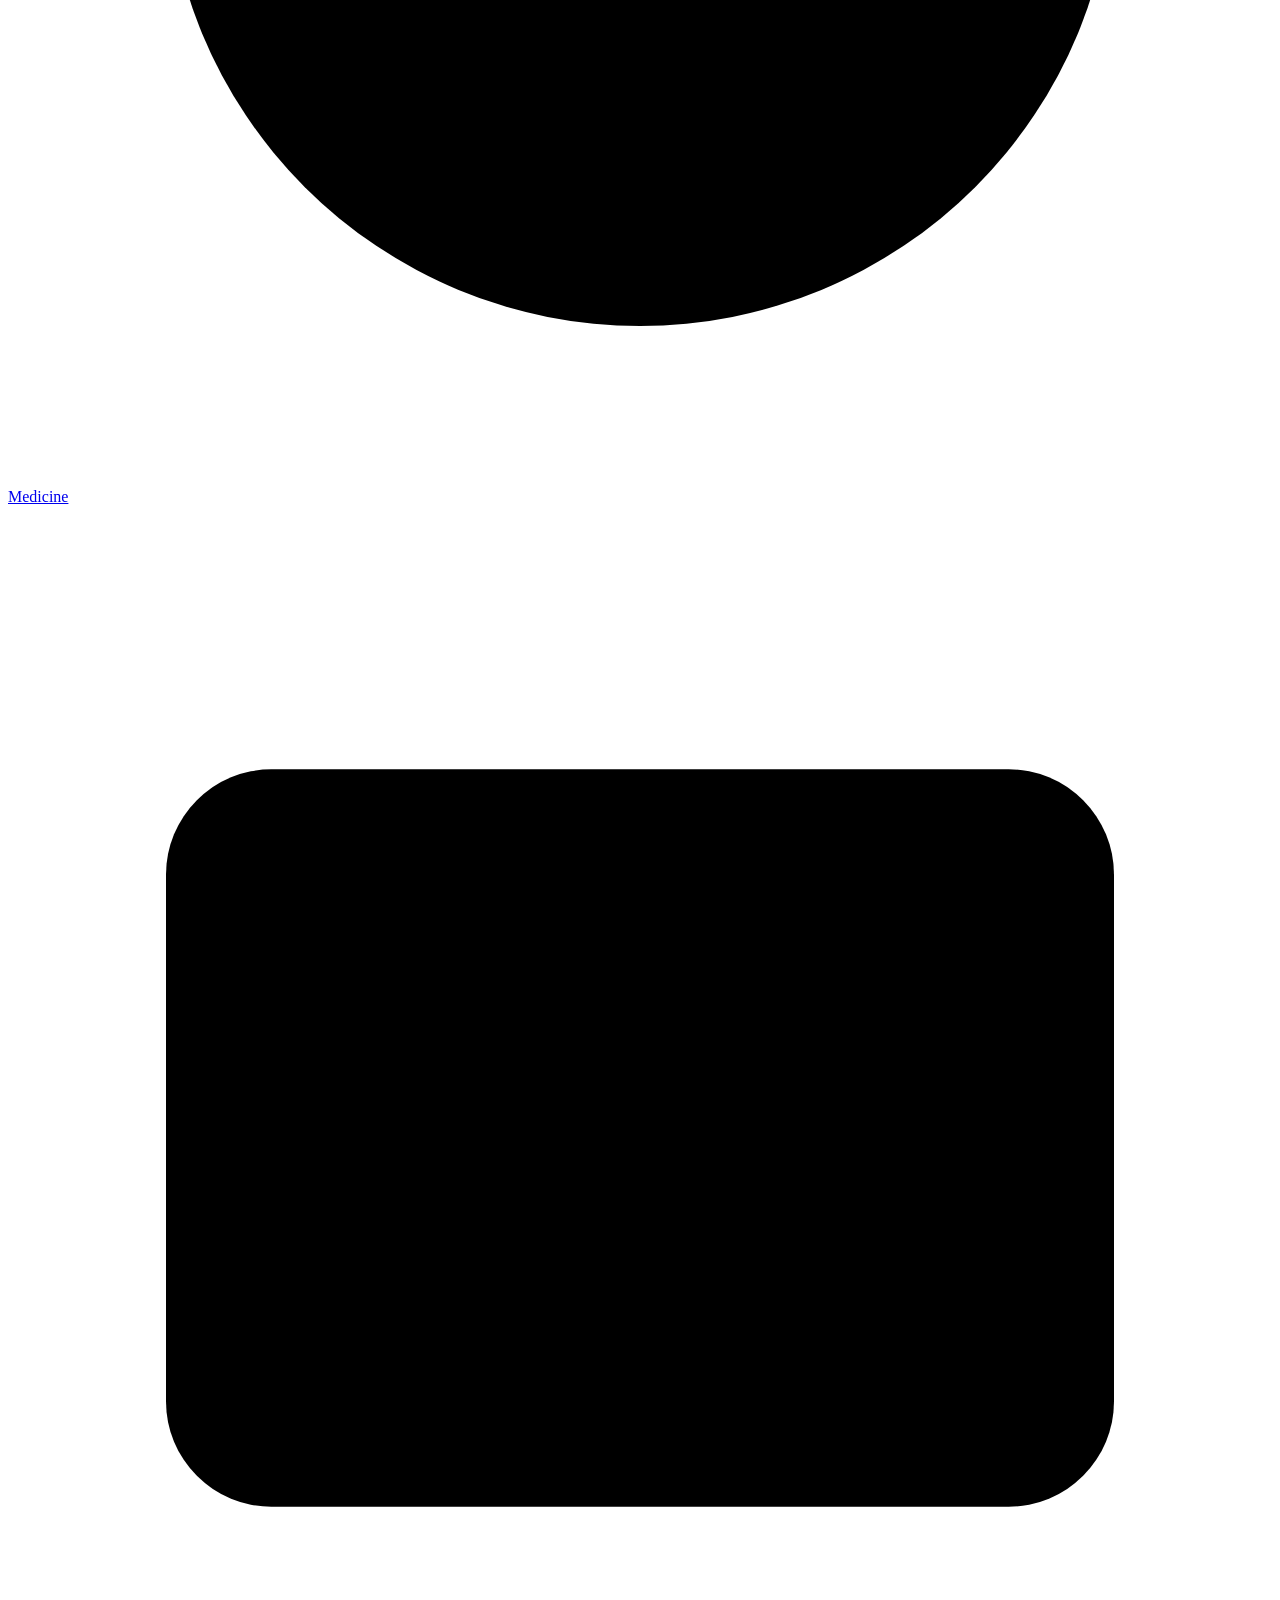
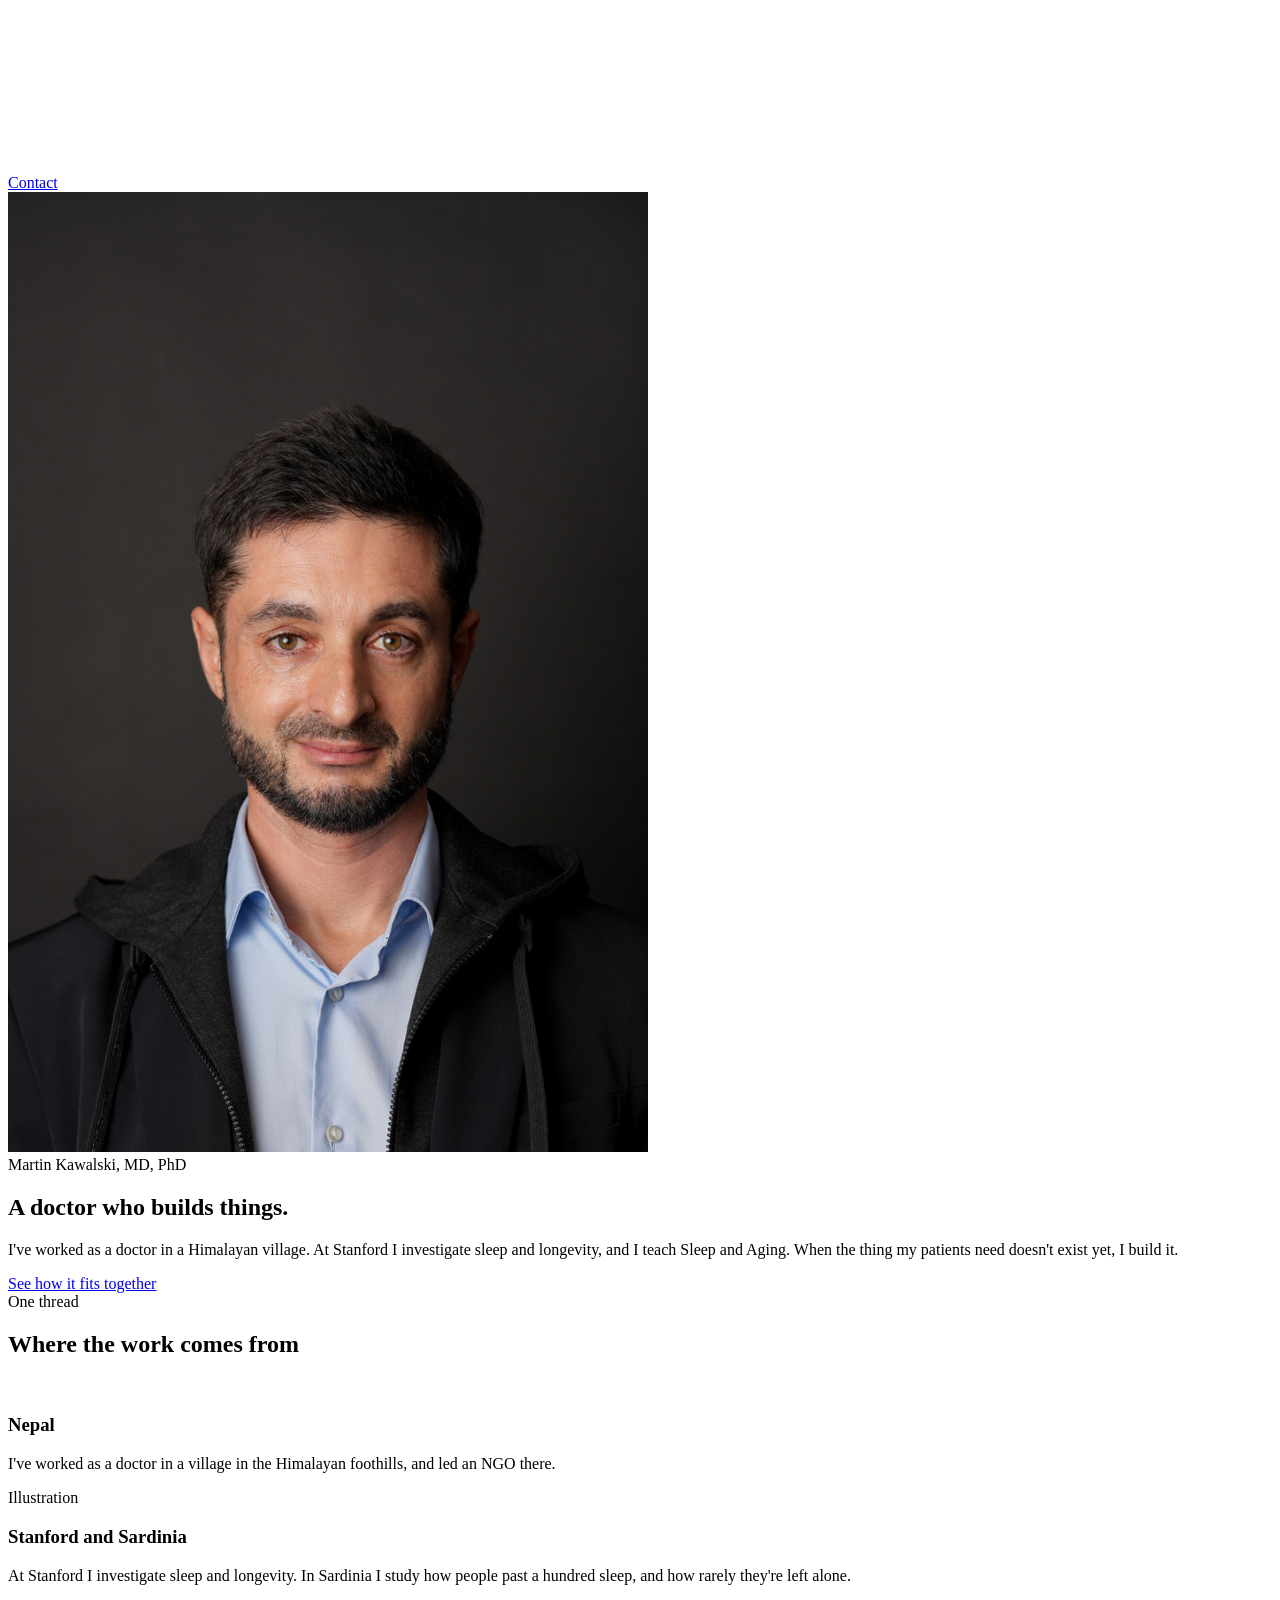
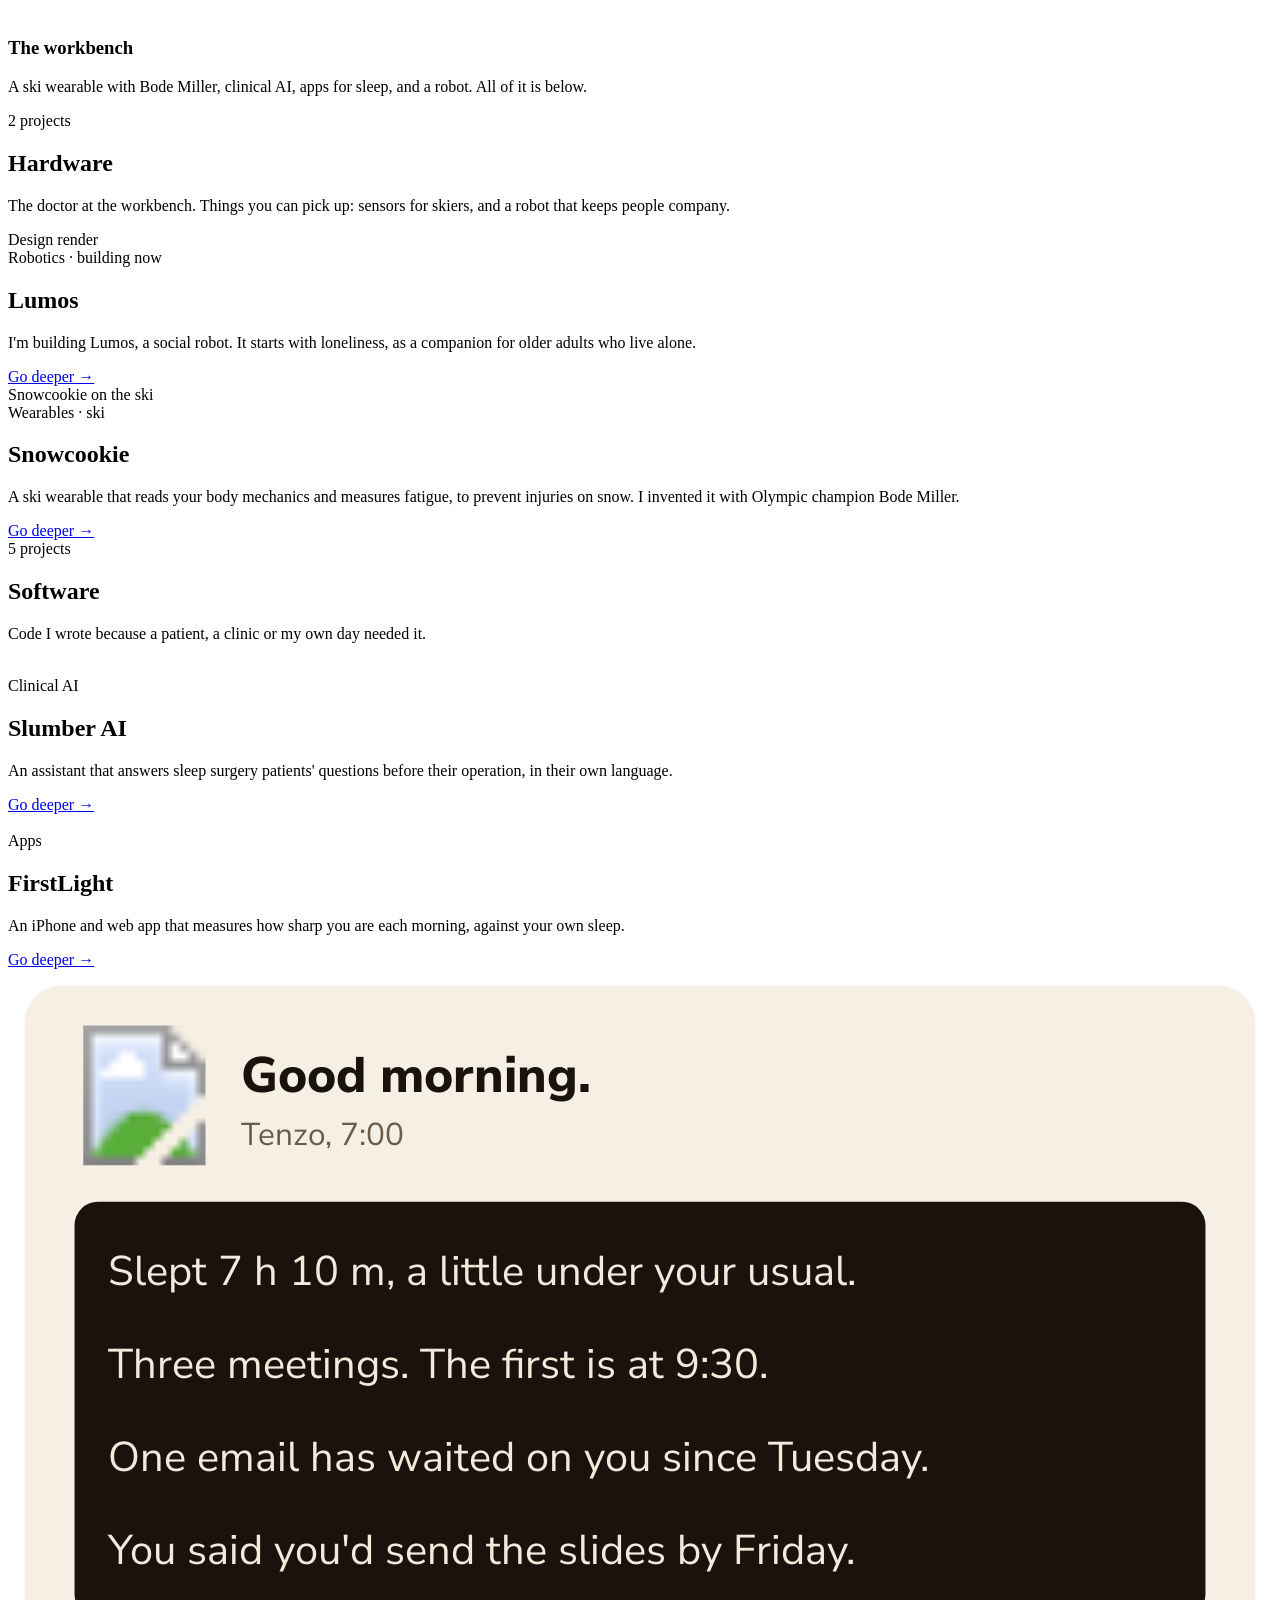
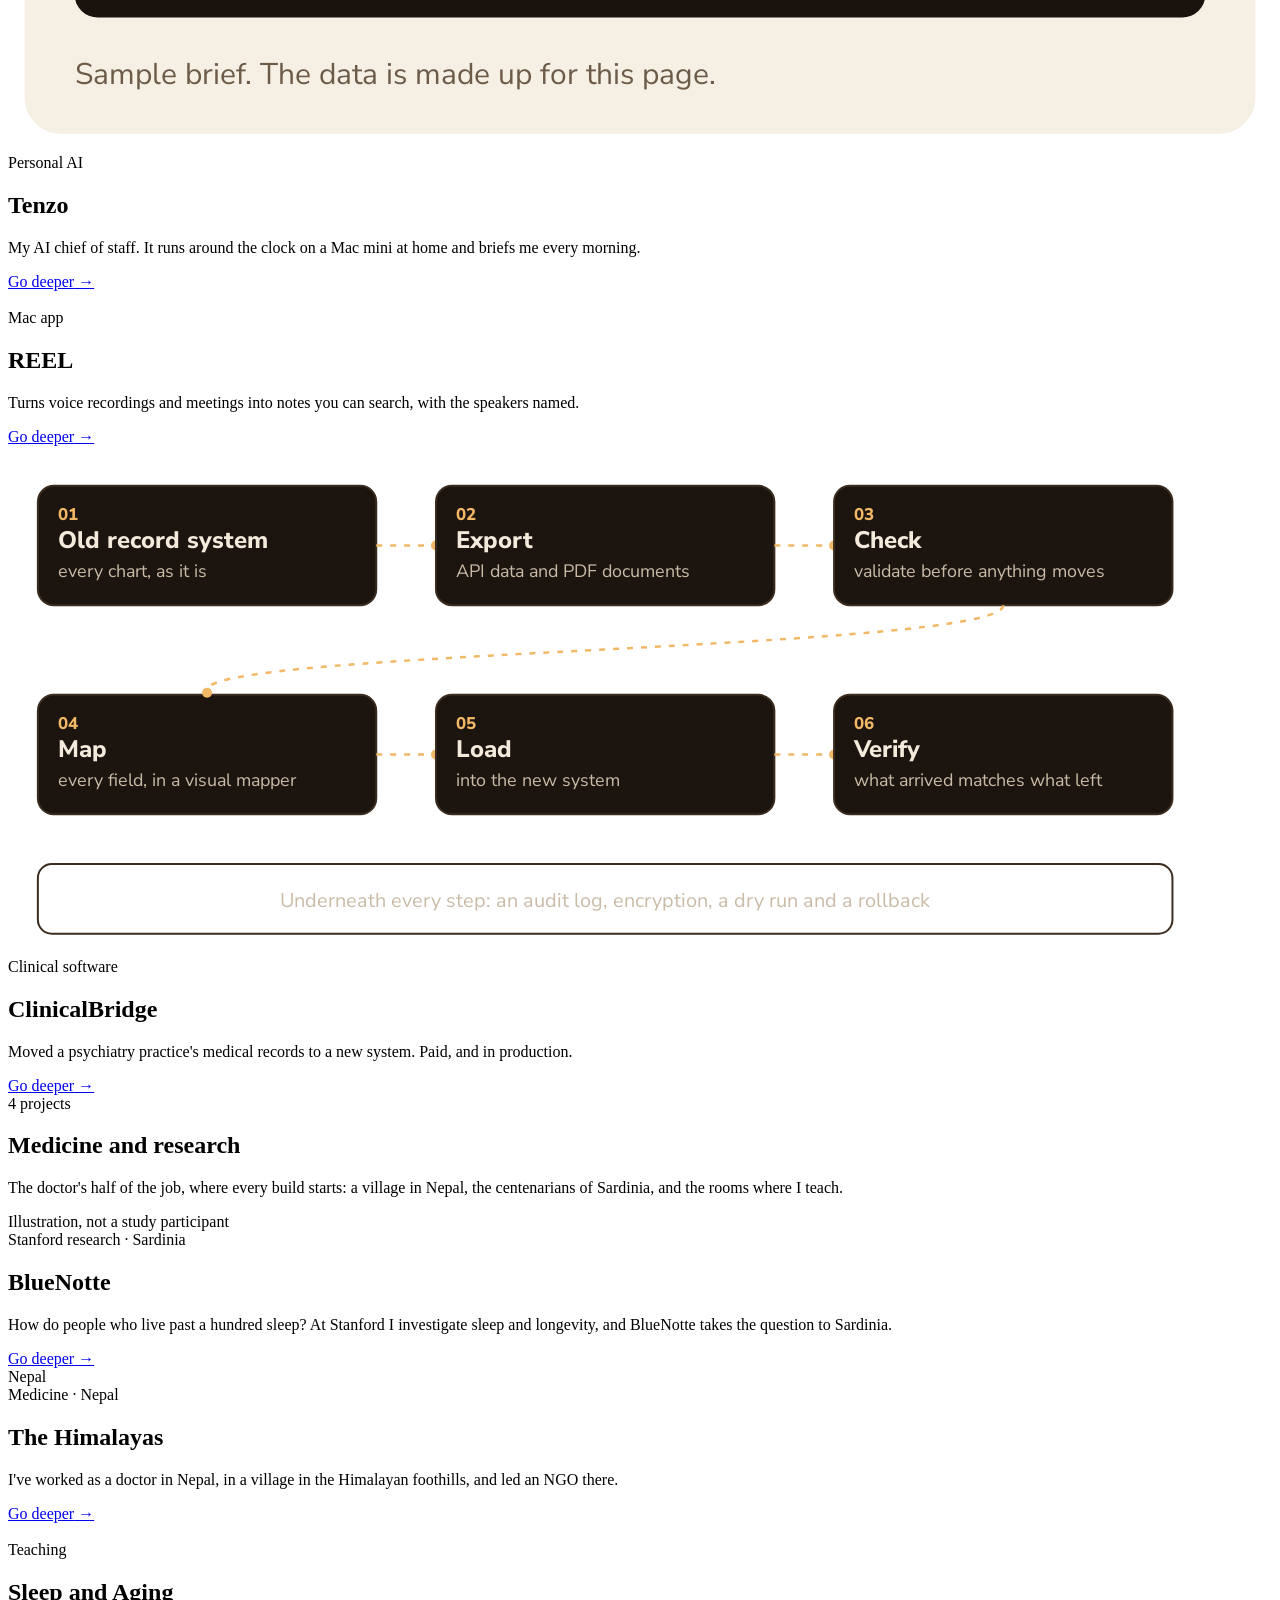
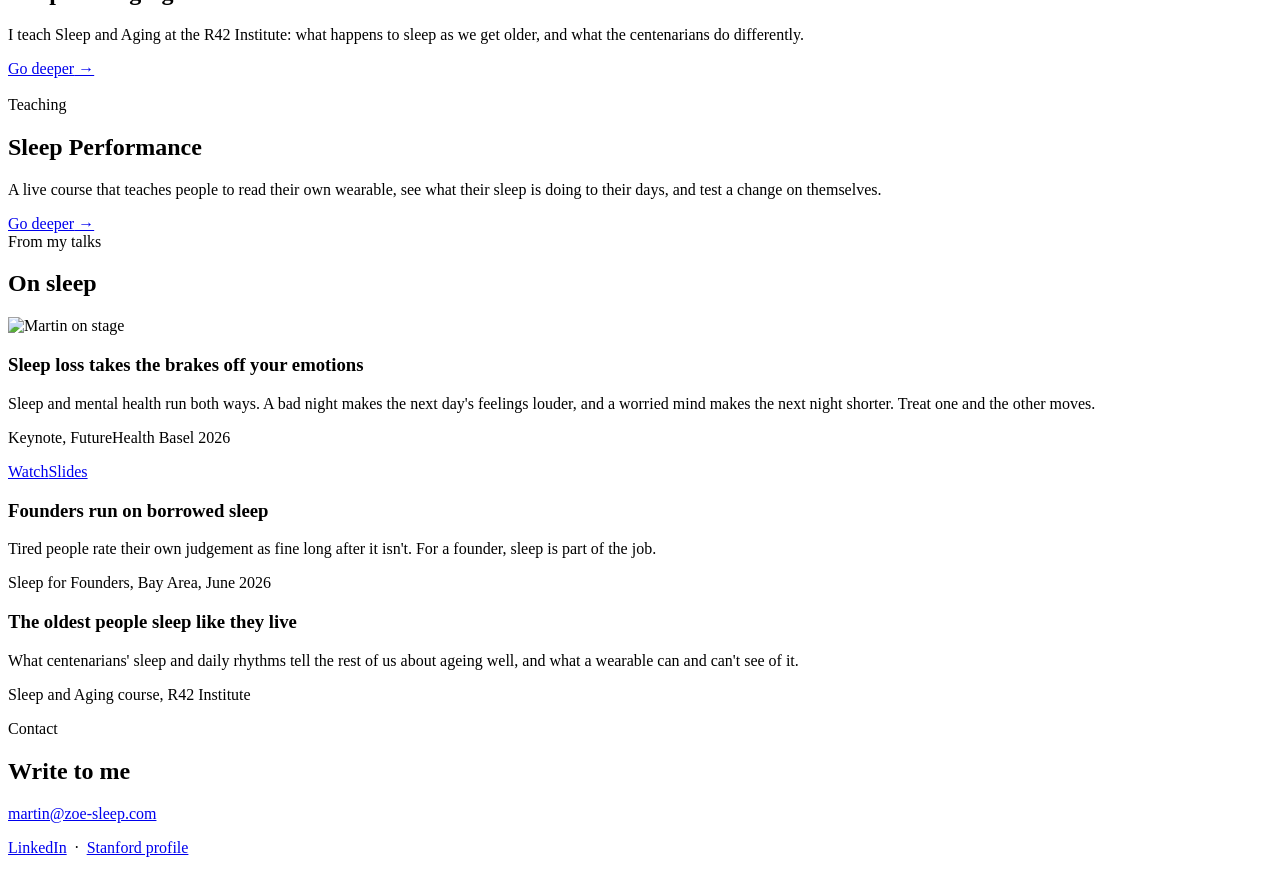
==== commit ae4a48a3: "Quieter liquid background, near full-screen pictures, swipe galleries, iPhone tab bar and iPhone Duo" ====
--- a/public/index.html
+++ b/public/index.html
@@ -3,46 +3,47 @@
 <title>Martin Kawalski, MD, PhD · A doctor who builds things</title>
 <meta name="description" content="Martin Kawalski, MD, PhD. A doctor who builds things: Lumos, Snowcookie, Slumber AI, FirstLight, and sleep research at Stanford.">
 <meta property="og:title" content="Martin Kawalski, MD, PhD · A doctor who builds things"><meta property="og:description" content="Martin Kawalski, MD, PhD. A doctor who builds things: Lumos, Snowcookie, Slumber AI, FirstLight, and sleep research at Stanford."><meta property="og:image" content="https://martinkawalski.com/img/lumos_next.jpg">
-<meta name="theme-color" content="#120C08">
+<meta name="theme-color" content="#110D0A">
 <link rel="icon" href="data:image/svg+xml,<svg xmlns='http://www.w3.org/2000/svg' viewBox='0 0 100 100'><circle cx='50' cy='50' r='40' fill='%23F2B866'/></svg>">
 <link rel="preconnect" href="https://fonts.googleapis.com"><link rel="preconnect" href="https://fonts.gstatic.com" crossorigin>
 <link href="https://fonts.googleapis.com/css2?family=Domine:wght@500;700&family=Nunito+Sans:opsz,wght@6..12,400;6..12,600;6..12,800&display=swap" rel="stylesheet">
-<link rel="stylesheet" href="/assets/site.css?v=9">
+<link rel="stylesheet" href="/assets/site.css?v=10">
 <script>document.documentElement.classList.remove('no-js')</script>
 </head><body>
 <canvas id="fluid" aria-hidden="true"></canvas>
-<nav class="top"><a class="me" href="/">Martin Kawalski</a><div class="links"><a href="/#hardware">Hardware</a><a href="/#software">Software</a><a href="/#research">Medicine<span class="wide"> and research</span></a><a href="/#contact">Contact</a></div></nav>
+<a class="me" href="/">Martin Kawalski</a>
+<nav class="bar" aria-label="Sections"><a href="/#top" class="nv-home"><svg viewBox="0 0 24 24"><path d="M4 11l8-7 8 7v9h-5v-6H9v6H4z"/></svg><span>Home</span></a><a href="/#hardware" class="nv-hardware"><svg viewBox="0 0 24 24"><rect x="6" y="6" width="12" height="12" rx="2"/><path d="M9 2v4M15 2v4M9 18v4M15 18v4M2 9h4M2 15h4M18 9h4M18 15h4"/></svg><span>Hardware</span></a><a href="/#software" class="nv-software"><svg viewBox="0 0 24 24"><path d="M8 7l-5 5 5 5M16 7l5 5-5 5M14 4l-4 16"/></svg><span>Software</span></a><a href="/#research" class="nv-research"><svg viewBox="0 0 24 24"><path d="M12 4v16M4 12h16"/><circle cx="12" cy="12" r="9"/></svg><span>Medicine</span></a><a href="/#contact" class="nv-contact"><svg viewBox="0 0 24 24"><rect x="3" y="5" width="18" height="14" rx="2"/><path d="M3 7l9 6 9-6"/></svg><span>Contact</span></a></nav>
 
 <section class="panel hero" id="top">
-  <div class="hero-photo"><img src="/martin.jpeg" alt="Martin Kawalski"></div>
+  <div class="hero-photo"><img src="/martin.jpeg" srcset="/martin.jpeg 724w" sizes="(max-width: 820px) 100vw, 50vw" alt="Martin Kawalski" loading="eager" decoding="async"></div>
   <div class="copy rv"><div class="kick">Martin Kawalski, MD, PhD</div><h1>A doctor who builds things.</h1><p class="lead">I&#x27;ve worked as a doctor in a Himalayan village. At Stanford I investigate sleep and longevity, and I teach Sleep and Aging. When the thing my patients need doesn&#x27;t exist yet, I build it.</p>
-  <a class="scroll" href="#thread">See how it fits together</a></div>
+  <a class="pill" href="#thread">See how it fits together</a></div>
 </section>
-<section class="panel thread" id="thread"><div class="inner"><div class="cat rv">One thread</div><h2 class="rv">From a village clinic to the workbench</h2><div class="beats"><div class="beat rv" style="--d:0ms"><div class="bv"><img src="/img/work/nepal/terraces.jpg" alt="" loading="lazy" decoding="async"></div><div class="n">01</div><h3>Nepal</h3><p>I worked as a doctor in a village in the Himalayan foothills and led an NGO there.</p></div><div class="beat rv" style="--d:120ms"><div class="bv"><img src="/img/work/bluenotte/bench.jpg" alt="" loading="lazy" decoding="async"><span class="cap">Illustration</span></div><div class="n">02</div><h3>Stanford and Sardinia</h3><p>At Stanford I investigate sleep and longevity. In Sardinia I study how people past a hundred sleep, and how rarely they&#x27;re left alone.</p></div><div class="beat rv" style="--d:240ms"><div class="bv"><img src="/img/work/lumos/title.jpg" alt="" loading="lazy" decoding="async"></div><div class="n">03</div><h3>The workbench</h3><p>A ski wearable with Bode Miller, clinical AI, apps for sleep, and now a robot. All of it is below.</p></div></div></div></section>
+<section class="panel thread" id="thread"><div class="inner"><div class="cat rv">One thread</div><h2 class="rv">Where the work comes from</h2><div class="beats"><div class="beat rv" style="--d:0ms"><div class="bv"><img src="/img/work/nepal/terraces.jpg" srcset="/img/work/nepal/terraces-800.jpg 800w, /img/work/nepal/terraces-1400.jpg 1400w, /img/work/nepal/terraces.jpg 1800w" sizes="(max-width: 820px) 92vw, 46vw" alt="" loading="lazy" decoding="async"></div><h3>Nepal</h3><p>I&#x27;ve worked as a doctor in a village in the Himalayan foothills, and led an NGO there.</p></div><div class="beat rv" style="--d:120ms"><div class="bv"><img src="/img/work/bluenotte/bench.jpg" srcset="/img/work/bluenotte/bench-800.jpg 800w, /img/work/bluenotte/bench-1400.jpg 1400w, /img/work/bluenotte/bench.jpg 1800w" sizes="(max-width: 820px) 92vw, 46vw" alt="" loading="lazy" decoding="async"><span class="cap">Illustration</span></div><h3>Stanford and Sardinia</h3><p>At Stanford I investigate sleep and longevity. In Sardinia I study how people past a hundred sleep, and how rarely they&#x27;re left alone.</p></div><div class="beat rv" style="--d:240ms"><div class="bv"><img src="/img/work/lumos/title.jpg" srcset="/img/work/lumos/title-800.jpg 800w, /img/work/lumos/title-1400.jpg 1400w, /img/work/lumos/title.jpg 1920w" sizes="(max-width: 820px) 92vw, 46vw" alt="" loading="lazy" decoding="async"></div><h3>The workbench</h3><p>A ski wearable with Bode Miller, clinical AI, apps for sleep, and a robot. All of it is below.</p></div></div></div></section>
 <section class="panel intro" id="hardware"><div class="copy rv"><div class="cat">2 projects</div><h2 class="giant">Hardware</h2><p class="lead">The doctor at the workbench. Things you can pick up: sensors for skiers, and a robot that keeps people company.</p></div></section>
 <section class="panel proj k-photo" id="p-lumos">
-  <img class="bgimg" src="/img/lumos_next.jpg" alt="" style="object-position:60% 50%" loading="lazy" decoding="async"><div class="shade"></div><span class="cap">Design render</span>
-  <div class="copy rv"><div class="n">01</div><div class="cat">Robotics · building now</div><h2>Lumos</h2><p class="line">I&#x27;m building Lumos, a social robot. It starts with loneliness, as a companion for older adults who live alone.</p>
-  <a class="deeper" href="/work/lumos/">Go deeper<span aria-hidden="true"> &rarr;</span></a></div>
+  <div class="frame"><div class="media photo"><img src="/img/lumos_next.jpg" srcset="/img/lumos_next-800.jpg 800w, /img/lumos_next-1400.jpg 1400w, /img/lumos_next.jpg 1600w" sizes="(max-width: 820px) 100vw, 96vw" class="bgimg" style="object-position:60% 50%" alt="" loading="lazy" decoding="async"><span class="cap">Design render</span></div>
+  <div class="copy rv"><div class="cat">Robotics · building now</div><h2>Lumos</h2><p class="line">I&#x27;m building Lumos, a social robot. It starts with loneliness, as a companion for older adults who live alone.</p>
+  <a class="pill" href="/work/lumos/">Go deeper<span aria-hidden="true"> &rarr;</span></a></div></div>
 </section>
 <section class="panel proj k-photo" id="p-snowcookie">
-  <img class="bgimg" src="/img/work/snowcookie/ski.jpg" alt="" style="object-position:50% 60%" loading="lazy" decoding="async"><div class="shade"></div><span class="cap">Snowcookie on the ski</span>
-  <div class="copy rv"><div class="n">02</div><div class="cat">Wearables · ski</div><h2>Snowcookie</h2><p class="line">A ski wearable that reads your body mechanics and measures fatigue, to prevent injuries on snow. I invented it with Olympic champion Bode Miller.</p>
-  <a class="deeper" href="/work/snowcookie/">Go deeper<span aria-hidden="true"> &rarr;</span></a></div>
+  <div class="frame"><div class="media photo"><img src="/img/work/snowcookie/ski.jpg" srcset="/img/work/snowcookie/ski-800.jpg 800w, /img/work/snowcookie/ski-1400.jpg 1400w, /img/work/snowcookie/ski.jpg 1800w" sizes="(max-width: 820px) 100vw, 96vw" class="bgimg" style="object-position:50% 60%" alt="" loading="lazy" decoding="async"><span class="cap">Snowcookie on the ski</span></div>
+  <div class="copy rv"><div class="cat">Wearables · ski</div><h2>Snowcookie</h2><p class="line">A ski wearable that reads your body mechanics and measures fatigue, to prevent injuries on snow. I invented it with Olympic champion Bode Miller.</p>
+  <a class="pill" href="/work/snowcookie/">Go deeper<span aria-hidden="true"> &rarr;</span></a></div></div>
 </section>
 <section class="panel intro" id="software"><div class="copy rv"><div class="cat">5 projects</div><h2 class="giant">Software</h2><p class="lead">Code I wrote because a patient, a clinic or my own day needed it.</p></div></section>
 <section class="panel proj k-screens" id="p-slumber-ai">
-  <div class="stage screens"><img class="desk" src="/img/slumber.jpg" alt="" loading="lazy" decoding="async"><img class="phone" src="/img/slumber_m.jpg" alt="" loading="lazy" decoding="async"></div>
-  <div class="copy rv"><div class="n">03</div><div class="cat">Clinical AI</div><h2>Slumber AI</h2><p class="line">An assistant that answers sleep surgery patients&#x27; questions before their operation, in their own language.</p>
-  <a class="deeper" href="/work/slumber-ai/">Go deeper<span aria-hidden="true"> &rarr;</span></a></div>
+  <div class="frame"><div class="media screens"><div class="sc"><img src="/img/slumber.jpg" srcset="/img/slumber-800.jpg 800w, /img/slumber-1400.jpg 1400w, /img/slumber.jpg 1440w" sizes="(max-width: 820px) 94vw, 70vw" class="desk" alt="" loading="lazy" decoding="async"><img src="/img/slumber_m.jpg" srcset="/img/slumber_m.jpg 393w" sizes="(max-width: 820px) 24vw, 14vw" class="phone" alt="" loading="lazy" decoding="async"></div></div>
+  <div class="copy rv"><div class="cat">Clinical AI</div><h2>Slumber AI</h2><p class="line">An assistant that answers sleep surgery patients&#x27; questions before their operation, in their own language.</p>
+  <a class="pill" href="/work/slumber-ai/">Go deeper<span aria-hidden="true"> &rarr;</span></a></div></div>
 </section>
 <section class="panel proj k-screens" id="p-firstlight">
-  <div class="stage screens"><img class="desk" src="/img/firstlight.jpg" alt="" loading="lazy" decoding="async"><img class="phone" src="/img/fl_mobile.jpg" alt="" loading="lazy" decoding="async"></div>
-  <div class="copy rv"><div class="n">04</div><div class="cat">Apps</div><h2>FirstLight</h2><p class="line">An iPhone and web app that measures how sharp you are each morning, against your own sleep.</p>
-  <a class="deeper" href="/work/firstlight/">Go deeper<span aria-hidden="true"> &rarr;</span></a></div>
+  <div class="frame"><div class="media screens"><div class="sc"><img src="/img/firstlight.jpg" srcset="/img/firstlight-800.jpg 800w, /img/firstlight-1400.jpg 1400w, /img/firstlight.jpg 1440w" sizes="(max-width: 820px) 94vw, 70vw" class="desk" alt="" loading="lazy" decoding="async"><img src="/img/fl_mobile.jpg" srcset="/img/fl_mobile.jpg 393w" sizes="(max-width: 820px) 24vw, 14vw" class="phone" alt="" loading="lazy" decoding="async"></div></div>
+  <div class="copy rv"><div class="cat">Apps</div><h2>FirstLight</h2><p class="line">An iPhone and web app that measures how sharp you are each morning, against your own sleep.</p>
+  <a class="pill" href="/work/firstlight/">Go deeper<span aria-hidden="true"> &rarr;</span></a></div></div>
 </section>
 <section class="panel proj k-svg" id="p-tenzo">
-  <div class="stage art art-tenzo_brief"><svg viewBox="0 0 760 470" role="img" aria-label="A sample morning brief with made-up data">
+  <div class="frame"><div class="media art art-tenzo_brief"><svg viewBox="0 0 760 470" role="img" aria-label="A sample morning brief with made-up data">
 <rect x="10" y="10" width="740" height="450" rx="22" fill="#F6EFE4"/>
 <image href="/img/work/tenzo/tenzo.png" x="40" y="34" width="84" height="84"/>
 <text x="140" y="74" fill="#1A120C" font-size="30" font-weight="800" font-family="Nunito Sans, Helvetica, Arial, sans-serif">Good morning.</text>
@@ -50,42 +51,42 @@
 <rect x="40" y="140" width="680" height="250" rx="14" fill="#1A120C"/><text x="60" y="190" fill="#F3EADC" font-size="25" font-family="Nunito Sans, Helvetica, Arial, sans-serif">Slept 7 h 10 m, a little under your usual.</text><text x="60" y="246" fill="#F3EADC" font-size="25" font-family="Nunito Sans, Helvetica, Arial, sans-serif">Three meetings. The first is at 9:30.</text><text x="60" y="302" fill="#F3EADC" font-size="25" font-family="Nunito Sans, Helvetica, Arial, sans-serif">One email has waited on you since Tuesday.</text><text x="60" y="358" fill="#F3EADC" font-size="25" font-family="Nunito Sans, Helvetica, Arial, sans-serif">You said you'd send the slides by Friday.</text>
 <text x="40" y="430" fill="#6b5b48" font-size="18" font-family="Nunito Sans, Helvetica, Arial, sans-serif">Sample brief. The data is made up for this page.</text>
 </svg></div>
-  <div class="copy rv"><div class="n">05</div><div class="cat">Personal AI</div><h2>Tenzo</h2><p class="line">My AI chief of staff. It runs around the clock on a Mac mini at home and briefs me every morning.</p>
-  <a class="deeper" href="/work/tenzo/">Go deeper<span aria-hidden="true"> &rarr;</span></a></div>
+  <div class="copy rv"><div class="cat">Personal AI</div><h2>Tenzo</h2><p class="line">My AI chief of staff. It runs around the clock on a Mac mini at home and briefs me every morning.</p>
+  <a class="pill" href="/work/tenzo/">Go deeper<span aria-hidden="true"> &rarr;</span></a></div></div>
 </section>
 <section class="panel proj k-screens" id="p-reel">
-  <div class="stage screens"><img class="desk" src="/img/work/reel/note.jpg" alt="" loading="lazy" decoding="async"></div>
-  <div class="copy rv"><div class="n">06</div><div class="cat">Mac app</div><h2>REEL</h2><p class="line">Turns voice recordings and meetings into notes you can search, with the speakers named.</p>
-  <a class="deeper" href="/work/reel/">Go deeper<span aria-hidden="true"> &rarr;</span></a></div>
+  <div class="frame"><div class="media screens"><div class="sc"><img src="/img/work/reel/note.jpg" srcset="/img/work/reel/note-800.jpg 800w, /img/work/reel/note.jpg 1280w" sizes="(max-width: 820px) 94vw, 70vw" class="desk" alt="" loading="lazy" decoding="async"></div></div>
+  <div class="copy rv"><div class="cat">Mac app</div><h2>REEL</h2><p class="line">Turns voice recordings and meetings into notes you can search, with the speakers named.</p>
+  <a class="pill" href="/work/reel/">Go deeper<span aria-hidden="true"> &rarr;</span></a></div></div>
 </section>
 <section class="panel proj k-svg" id="p-clinicalbridge">
-  <div class="stage art art-bridge"><svg viewBox="0 0 1270 510" role="img" aria-label="Six steps a chart takes from the old record system to the new one"><rect x="30" y="40" width="340" height="120" rx="16" fill="#1C140E" stroke="#3A2C20" stroke-width="2"/><text x="50" y="74" fill="#F2B866" font-size="17" font-weight="800" font-family="Nunito Sans, Helvetica, Arial, sans-serif">01</text><text x="50" y="102" fill="#F3EADC" font-size="24" font-weight="800" font-family="Nunito Sans, Helvetica, Arial, sans-serif">Old record system</text><text x="50" y="132" fill="#C9BBA7" font-size="18" font-family="Nunito Sans, Helvetica, Arial, sans-serif">every chart, as it is</text><line x1="370" y1="100" x2="430" y2="100" stroke="#F2B866" stroke-width="2.5" stroke-dasharray="6 8" class="flow"/><circle cx="430" cy="100" r="5" fill="#F2B866"/><rect x="430" y="40" width="340" height="120" rx="16" fill="#1C140E" stroke="#3A2C20" stroke-width="2"/><text x="450" y="74" fill="#F2B866" font-size="17" font-weight="800" font-family="Nunito Sans, Helvetica, Arial, sans-serif">02</text><text x="450" y="102" fill="#F3EADC" font-size="24" font-weight="800" font-family="Nunito Sans, Helvetica, Arial, sans-serif">Export</text><text x="450" y="132" fill="#C9BBA7" font-size="18" font-family="Nunito Sans, Helvetica, Arial, sans-serif">API data and PDF documents</text><line x1="770" y1="100" x2="830" y2="100" stroke="#F2B866" stroke-width="2.5" stroke-dasharray="6 8" class="flow"/><circle cx="830" cy="100" r="5" fill="#F2B866"/><rect x="830" y="40" width="340" height="120" rx="16" fill="#1C140E" stroke="#3A2C20" stroke-width="2"/><text x="850" y="74" fill="#F2B866" font-size="17" font-weight="800" font-family="Nunito Sans, Helvetica, Arial, sans-serif">03</text><text x="850" y="102" fill="#F3EADC" font-size="24" font-weight="800" font-family="Nunito Sans, Helvetica, Arial, sans-serif">Check</text><text x="850" y="132" fill="#C9BBA7" font-size="18" font-family="Nunito Sans, Helvetica, Arial, sans-serif">validate before anything moves</text><rect x="30" y="250" width="340" height="120" rx="16" fill="#1C140E" stroke="#3A2C20" stroke-width="2"/><text x="50" y="284" fill="#F2B866" font-size="17" font-weight="800" font-family="Nunito Sans, Helvetica, Arial, sans-serif">04</text><text x="50" y="312" fill="#F3EADC" font-size="24" font-weight="800" font-family="Nunito Sans, Helvetica, Arial, sans-serif">Map</text><text x="50" y="342" fill="#C9BBA7" font-size="18" font-family="Nunito Sans, Helvetica, Arial, sans-serif">every field, in a visual mapper</text><line x1="370" y1="310" x2="430" y2="310" stroke="#F2B866" stroke-width="2.5" stroke-dasharray="6 8" class="flow"/><circle cx="430" cy="310" r="5" fill="#F2B866"/><rect x="430" y="250" width="340" height="120" rx="16" fill="#1C140E" stroke="#3A2C20" stroke-width="2"/><text x="450" y="284" fill="#F2B866" font-size="17" font-weight="800" font-family="Nunito Sans, Helvetica, Arial, sans-serif">05</text><text x="450" y="312" fill="#F3EADC" font-size="24" font-weight="800" font-family="Nunito Sans, Helvetica, Arial, sans-serif">Load</text><text x="450" y="342" fill="#C9BBA7" font-size="18" font-family="Nunito Sans, Helvetica, Arial, sans-serif">into the new system</text><line x1="770" y1="310" x2="830" y2="310" stroke="#F2B866" stroke-width="2.5" stroke-dasharray="6 8" class="flow"/><circle cx="830" cy="310" r="5" fill="#F2B866"/><rect x="830" y="250" width="340" height="120" rx="16" fill="#1C140E" stroke="#3A2C20" stroke-width="2"/><text x="850" y="284" fill="#F2B866" font-size="17" font-weight="800" font-family="Nunito Sans, Helvetica, Arial, sans-serif">06</text><text x="850" y="312" fill="#F3EADC" font-size="24" font-weight="800" font-family="Nunito Sans, Helvetica, Arial, sans-serif">Verify</text><text x="850" y="342" fill="#C9BBA7" font-size="18" font-family="Nunito Sans, Helvetica, Arial, sans-serif">what arrived matches what left</text><path d="M1000 160 C1000 205 200 205 200 245" fill="none" stroke="#F2B866" stroke-width="2.5" stroke-dasharray="6 8" class="flow"/><circle cx="200" cy="248" r="5" fill="#F2B866"/><rect x="30" y="420" width="1140" height="70" rx="14" fill="none" stroke="#3A2C20" stroke-width="2"/><text x="600" y="463" text-anchor="middle" fill="#C9BBA7" font-size="20" font-family="Nunito Sans, Helvetica, Arial, sans-serif">Underneath every step: an audit log, encryption, a dry run and a rollback</text></svg></div>
-  <div class="copy rv"><div class="n">07</div><div class="cat">Clinical software</div><h2>ClinicalBridge</h2><p class="line">Moved a psychiatry practice&#x27;s medical records to a new system. Paid, and in production.</p>
-  <a class="deeper" href="/work/clinicalbridge/">Go deeper<span aria-hidden="true"> &rarr;</span></a></div>
+  <div class="frame"><div class="media art art-bridge"><svg viewBox="0 0 1270 510" role="img" aria-label="Six steps a chart takes from the old record system to the new one"><rect x="30" y="40" width="340" height="120" rx="16" fill="#1C140E" stroke="#3A2C20" stroke-width="2"/><text x="50" y="74" fill="#F2B866" font-size="17" font-weight="800" font-family="Nunito Sans, Helvetica, Arial, sans-serif">01</text><text x="50" y="102" fill="#F3EADC" font-size="24" font-weight="800" font-family="Nunito Sans, Helvetica, Arial, sans-serif">Old record system</text><text x="50" y="132" fill="#C9BBA7" font-size="18" font-family="Nunito Sans, Helvetica, Arial, sans-serif">every chart, as it is</text><line x1="370" y1="100" x2="430" y2="100" stroke="#F2B866" stroke-width="2.5" stroke-dasharray="6 8" class="flow"/><circle cx="430" cy="100" r="5" fill="#F2B866"/><rect x="430" y="40" width="340" height="120" rx="16" fill="#1C140E" stroke="#3A2C20" stroke-width="2"/><text x="450" y="74" fill="#F2B866" font-size="17" font-weight="800" font-family="Nunito Sans, Helvetica, Arial, sans-serif">02</text><text x="450" y="102" fill="#F3EADC" font-size="24" font-weight="800" font-family="Nunito Sans, Helvetica, Arial, sans-serif">Export</text><text x="450" y="132" fill="#C9BBA7" font-size="18" font-family="Nunito Sans, Helvetica, Arial, sans-serif">API data and PDF documents</text><line x1="770" y1="100" x2="830" y2="100" stroke="#F2B866" stroke-width="2.5" stroke-dasharray="6 8" class="flow"/><circle cx="830" cy="100" r="5" fill="#F2B866"/><rect x="830" y="40" width="340" height="120" rx="16" fill="#1C140E" stroke="#3A2C20" stroke-width="2"/><text x="850" y="74" fill="#F2B866" font-size="17" font-weight="800" font-family="Nunito Sans, Helvetica, Arial, sans-serif">03</text><text x="850" y="102" fill="#F3EADC" font-size="24" font-weight="800" font-family="Nunito Sans, Helvetica, Arial, sans-serif">Check</text><text x="850" y="132" fill="#C9BBA7" font-size="18" font-family="Nunito Sans, Helvetica, Arial, sans-serif">validate before anything moves</text><rect x="30" y="250" width="340" height="120" rx="16" fill="#1C140E" stroke="#3A2C20" stroke-width="2"/><text x="50" y="284" fill="#F2B866" font-size="17" font-weight="800" font-family="Nunito Sans, Helvetica, Arial, sans-serif">04</text><text x="50" y="312" fill="#F3EADC" font-size="24" font-weight="800" font-family="Nunito Sans, Helvetica, Arial, sans-serif">Map</text><text x="50" y="342" fill="#C9BBA7" font-size="18" font-family="Nunito Sans, Helvetica, Arial, sans-serif">every field, in a visual mapper</text><line x1="370" y1="310" x2="430" y2="310" stroke="#F2B866" stroke-width="2.5" stroke-dasharray="6 8" class="flow"/><circle cx="430" cy="310" r="5" fill="#F2B866"/><rect x="430" y="250" width="340" height="120" rx="16" fill="#1C140E" stroke="#3A2C20" stroke-width="2"/><text x="450" y="284" fill="#F2B866" font-size="17" font-weight="800" font-family="Nunito Sans, Helvetica, Arial, sans-serif">05</text><text x="450" y="312" fill="#F3EADC" font-size="24" font-weight="800" font-family="Nunito Sans, Helvetica, Arial, sans-serif">Load</text><text x="450" y="342" fill="#C9BBA7" font-size="18" font-family="Nunito Sans, Helvetica, Arial, sans-serif">into the new system</text><line x1="770" y1="310" x2="830" y2="310" stroke="#F2B866" stroke-width="2.5" stroke-dasharray="6 8" class="flow"/><circle cx="830" cy="310" r="5" fill="#F2B866"/><rect x="830" y="250" width="340" height="120" rx="16" fill="#1C140E" stroke="#3A2C20" stroke-width="2"/><text x="850" y="284" fill="#F2B866" font-size="17" font-weight="800" font-family="Nunito Sans, Helvetica, Arial, sans-serif">06</text><text x="850" y="312" fill="#F3EADC" font-size="24" font-weight="800" font-family="Nunito Sans, Helvetica, Arial, sans-serif">Verify</text><text x="850" y="342" fill="#C9BBA7" font-size="18" font-family="Nunito Sans, Helvetica, Arial, sans-serif">what arrived matches what left</text><path d="M1000 160 C1000 205 200 205 200 245" fill="none" stroke="#F2B866" stroke-width="2.5" stroke-dasharray="6 8" class="flow"/><circle cx="200" cy="248" r="5" fill="#F2B866"/><rect x="30" y="420" width="1140" height="70" rx="14" fill="none" stroke="#3A2C20" stroke-width="2"/><text x="600" y="463" text-anchor="middle" fill="#C9BBA7" font-size="20" font-family="Nunito Sans, Helvetica, Arial, sans-serif">Underneath every step: an audit log, encryption, a dry run and a rollback</text></svg></div>
+  <div class="copy rv"><div class="cat">Clinical software</div><h2>ClinicalBridge</h2><p class="line">Moved a psychiatry practice&#x27;s medical records to a new system. Paid, and in production.</p>
+  <a class="pill" href="/work/clinicalbridge/">Go deeper<span aria-hidden="true"> &rarr;</span></a></div></div>
 </section>
 <section class="panel intro" id="research"><div class="copy rv"><div class="cat">4 projects</div><h2 class="giant">Medicine and research</h2><p class="lead">The doctor&#x27;s half of the job, where every build starts: a village in Nepal, the centenarians of Sardinia, and the rooms where I teach.</p></div></section>
 <section class="panel proj k-photo" id="p-bluenotte">
-  <img class="bgimg" src="/img/work/bluenotte/bench.jpg" alt="" style="object-position:40% 40%" loading="lazy" decoding="async"><div class="shade"></div><span class="cap">Illustration, not a study participant</span>
-  <div class="copy rv"><div class="n">08</div><div class="cat">Stanford research · Sardinia</div><h2>BlueNotte</h2><p class="line">How do people who live past a hundred sleep? At Stanford I investigate sleep and longevity, and BlueNotte takes the question to Sardinia.</p>
-  <a class="deeper" href="/work/bluenotte/">Go deeper<span aria-hidden="true"> &rarr;</span></a></div>
+  <div class="frame"><div class="media photo"><img src="/img/work/bluenotte/bench.jpg" srcset="/img/work/bluenotte/bench-800.jpg 800w, /img/work/bluenotte/bench-1400.jpg 1400w, /img/work/bluenotte/bench.jpg 1800w" sizes="(max-width: 820px) 100vw, 96vw" class="bgimg" style="object-position:40% 40%" alt="" loading="lazy" decoding="async"><span class="cap">Illustration, not a study participant</span></div>
+  <div class="copy rv"><div class="cat">Stanford research · Sardinia</div><h2>BlueNotte</h2><p class="line">How do people who live past a hundred sleep? At Stanford I investigate sleep and longevity, and BlueNotte takes the question to Sardinia.</p>
+  <a class="pill" href="/work/bluenotte/">Go deeper<span aria-hidden="true"> &rarr;</span></a></div></div>
 </section>
 <section class="panel proj k-photo" id="p-nepal">
-  <img class="bgimg" src="/img/work/nepal/golden.jpg" alt="" style="object-position:50% 50%" loading="lazy" decoding="async"><div class="shade"></div><span class="cap">Nepal</span>
-  <div class="copy rv"><div class="n">09</div><div class="cat">Medicine · Nepal</div><h2>The Himalayas</h2><p class="line">Before Stanford, I was a doctor in Nepal, in a village in the Himalayan foothills, and I led an NGO there.</p>
-  <a class="deeper" href="/work/nepal/">Go deeper<span aria-hidden="true"> &rarr;</span></a></div>
+  <div class="frame"><div class="media photo"><img src="/img/work/nepal/golden.jpg" srcset="/img/work/nepal/golden-800.jpg 800w, /img/work/nepal/golden-1400.jpg 1400w, /img/work/nepal/golden.jpg 1800w" sizes="(max-width: 820px) 100vw, 96vw" class="bgimg" style="object-position:50% 50%" alt="" loading="lazy" decoding="async"><span class="cap">Nepal</span></div>
+  <div class="copy rv"><div class="cat">Medicine · Nepal</div><h2>The Himalayas</h2><p class="line">I&#x27;ve worked as a doctor in Nepal, in a village in the Himalayan foothills, and led an NGO there.</p>
+  <a class="pill" href="/work/nepal/">Go deeper<span aria-hidden="true"> &rarr;</span></a></div></div>
 </section>
 <section class="panel proj k-screens" id="p-sleep-and-aging">
-  <div class="stage screens"><img class="desk" src="/img/work/teaching/weeks.jpg" alt="" loading="lazy" decoding="async"></div>
-  <div class="copy rv"><div class="n">10</div><div class="cat">Teaching</div><h2>Sleep and Aging</h2><p class="line">I teach Sleep and Aging at the R42 Institute: what happens to sleep as we get older, and what the centenarians do differently.</p>
-  <a class="deeper" href="/work/sleep-and-aging/">Go deeper<span aria-hidden="true"> &rarr;</span></a></div>
+  <div class="frame"><div class="media screens"><div class="sc"><img src="/img/work/teaching/weeks.jpg" srcset="/img/work/teaching/weeks-800.jpg 800w, /img/work/teaching/weeks-1400.jpg 1400w, /img/work/teaching/weeks.jpg 2000w" sizes="(max-width: 820px) 94vw, 70vw" class="desk" alt="" loading="lazy" decoding="async"></div></div>
+  <div class="copy rv"><div class="cat">Teaching</div><h2>Sleep and Aging</h2><p class="line">I teach Sleep and Aging at the R42 Institute: what happens to sleep as we get older, and what the centenarians do differently.</p>
+  <a class="pill" href="/work/sleep-and-aging/">Go deeper<span aria-hidden="true"> &rarr;</span></a></div></div>
 </section>
 <section class="panel proj k-screens" id="p-sleep-performance">
-  <div class="stage screens"><img class="desk" src="/img/work/sleep-performance/lesson1.jpg" alt="" loading="lazy" decoding="async"></div>
-  <div class="copy rv"><div class="n">11</div><div class="cat">Teaching</div><h2>Sleep Performance</h2><p class="line">A live course that teaches people to read their own wearable, see what their sleep is doing to their days, and test a change on themselves.</p>
-  <a class="deeper" href="/work/sleep-performance/">Go deeper<span aria-hidden="true"> &rarr;</span></a></div>
+  <div class="frame"><div class="media screens"><div class="sc"><img src="/img/work/sleep-performance/lesson1.jpg" srcset="/img/work/sleep-performance/lesson1-800.jpg 800w, /img/work/sleep-performance/lesson1-1400.jpg 1400w, /img/work/sleep-performance/lesson1.jpg 1440w" sizes="(max-width: 820px) 94vw, 70vw" class="desk" alt="" loading="lazy" decoding="async"></div></div>
+  <div class="copy rv"><div class="cat">Teaching</div><h2>Sleep Performance</h2><p class="line">A live course that teaches people to read their own wearable, see what their sleep is doing to their days, and test a change on themselves.</p>
+  <a class="pill" href="/work/sleep-performance/">Go deeper<span aria-hidden="true"> &rarr;</span></a></div></div>
 </section>
-<section class="panel talks-p" id="talks"><div class="inner"><div class="cat rv">From my talks</div><h2 class="rv">On sleep</h2><div class="talks"><div class="talk rv"><img src="/img/basel.jpg" alt="Martin on stage" loading="lazy"><h3>Sleep loss takes the brakes off your emotions</h3><p class="idea">Sleep and mental health run both ways. A bad night makes the next day&#x27;s feelings louder, and a worried mind makes the next night shorter. Treat one and the other moves.</p><p class="where">Keynote, FutureHealth Basel 2026</p><div class="gos"><a href="https://www.youtube.com/watch?v=u7qgwSx3sq4">Watch</a><a href="https://pitch.com/v/sleep-and-mental-health-rk7qv6">Slides</a></div></div><div class="talk rv"><h3>Founders run on borrowed sleep</h3><p class="idea">Tired people rate their own judgement as fine long after it isn&#x27;t. For a founder, sleep is part of the job.</p><p class="where">Sleep for Founders, Bay Area, June 2026</p><div class="gos"></div></div><div class="talk rv"><h3>The oldest people sleep like they live</h3><p class="idea">What centenarians&#x27; sleep and daily rhythms tell the rest of us about ageing well, and what a wearable can and can&#x27;t see of it.</p><p class="where">Sleep and Aging course, R42 Institute</p><div class="gos"></div></div></div></div></section>
+<section class="panel talks-p" id="talks"><div class="inner"><div class="cat rv">From my talks</div><h2 class="rv">On sleep</h2><div class="talks"><div class="talk rv"><img src="/img/basel.jpg" srcset="/img/basel-800.jpg 800w, /img/basel.jpg 1280w" sizes="(max-width: 820px) 92vw, 40vw" alt="Martin on stage" loading="lazy" decoding="async"><h3>Sleep loss takes the brakes off your emotions</h3><p class="idea">Sleep and mental health run both ways. A bad night makes the next day&#x27;s feelings louder, and a worried mind makes the next night shorter. Treat one and the other moves.</p><p class="where">Keynote, FutureHealth Basel 2026</p><div class="gos"><a href="https://www.youtube.com/watch?v=u7qgwSx3sq4">Watch</a><a href="https://pitch.com/v/sleep-and-mental-health-rk7qv6">Slides</a></div></div><div class="talk rv"><h3>Founders run on borrowed sleep</h3><p class="idea">Tired people rate their own judgement as fine long after it isn&#x27;t. For a founder, sleep is part of the job.</p><p class="where">Sleep for Founders, Bay Area, June 2026</p><div class="gos"></div></div><div class="talk rv"><h3>The oldest people sleep like they live</h3><p class="idea">What centenarians&#x27; sleep and daily rhythms tell the rest of us about ageing well, and what a wearable can and can&#x27;t see of it.</p><p class="where">Sleep and Aging course, R42 Institute</p><div class="gos"></div></div></div></div></section>
 <footer class="contact" id="contact"><div class="cat">Contact</div><h2>Write to me</h2>
-<p><a href="mailto:martin@zoe-sleep.com">martin@zoe-sleep.com</a> &nbsp;·&nbsp; <a href="https://www.linkedin.com/in/martinkawalski">LinkedIn</a> &nbsp;·&nbsp; <a href="https://profiles.stanford.edu/martin-kawalski">Stanford profile</a></p></footer>
-<script src="/assets/github.js?v=9"></script><script src="/assets/site.js?v=9" defer></script>
+<p><a href="mailto:martin@zoe-sleep.com">martin@zoe-sleep.com</a></p><p><a href="https://www.linkedin.com/in/martinkawalski">LinkedIn</a> &nbsp;·&nbsp; <a href="https://profiles.stanford.edu/martin-kawalski">Stanford profile</a></p></footer>
+<script src="/assets/github.js?v=10"></script><script src="/assets/site.js?v=10" defer></script>
 </body></html>
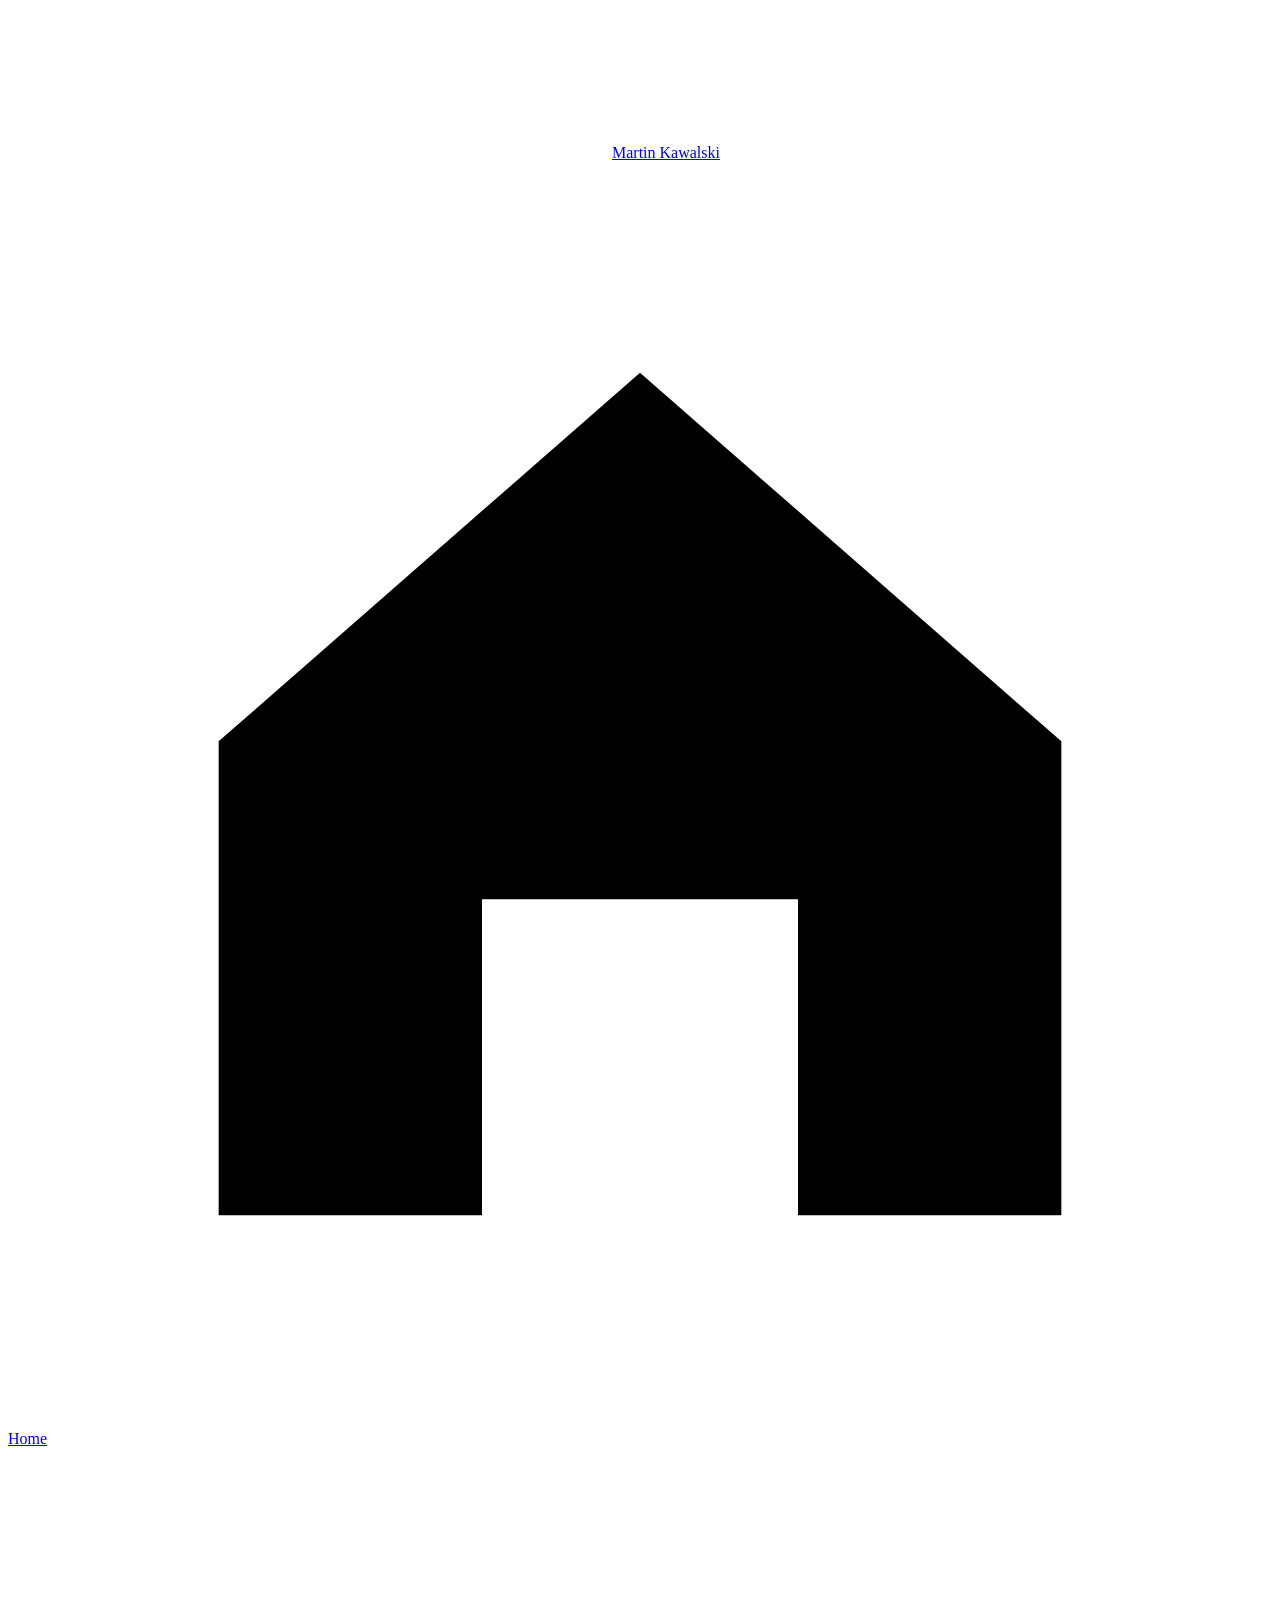
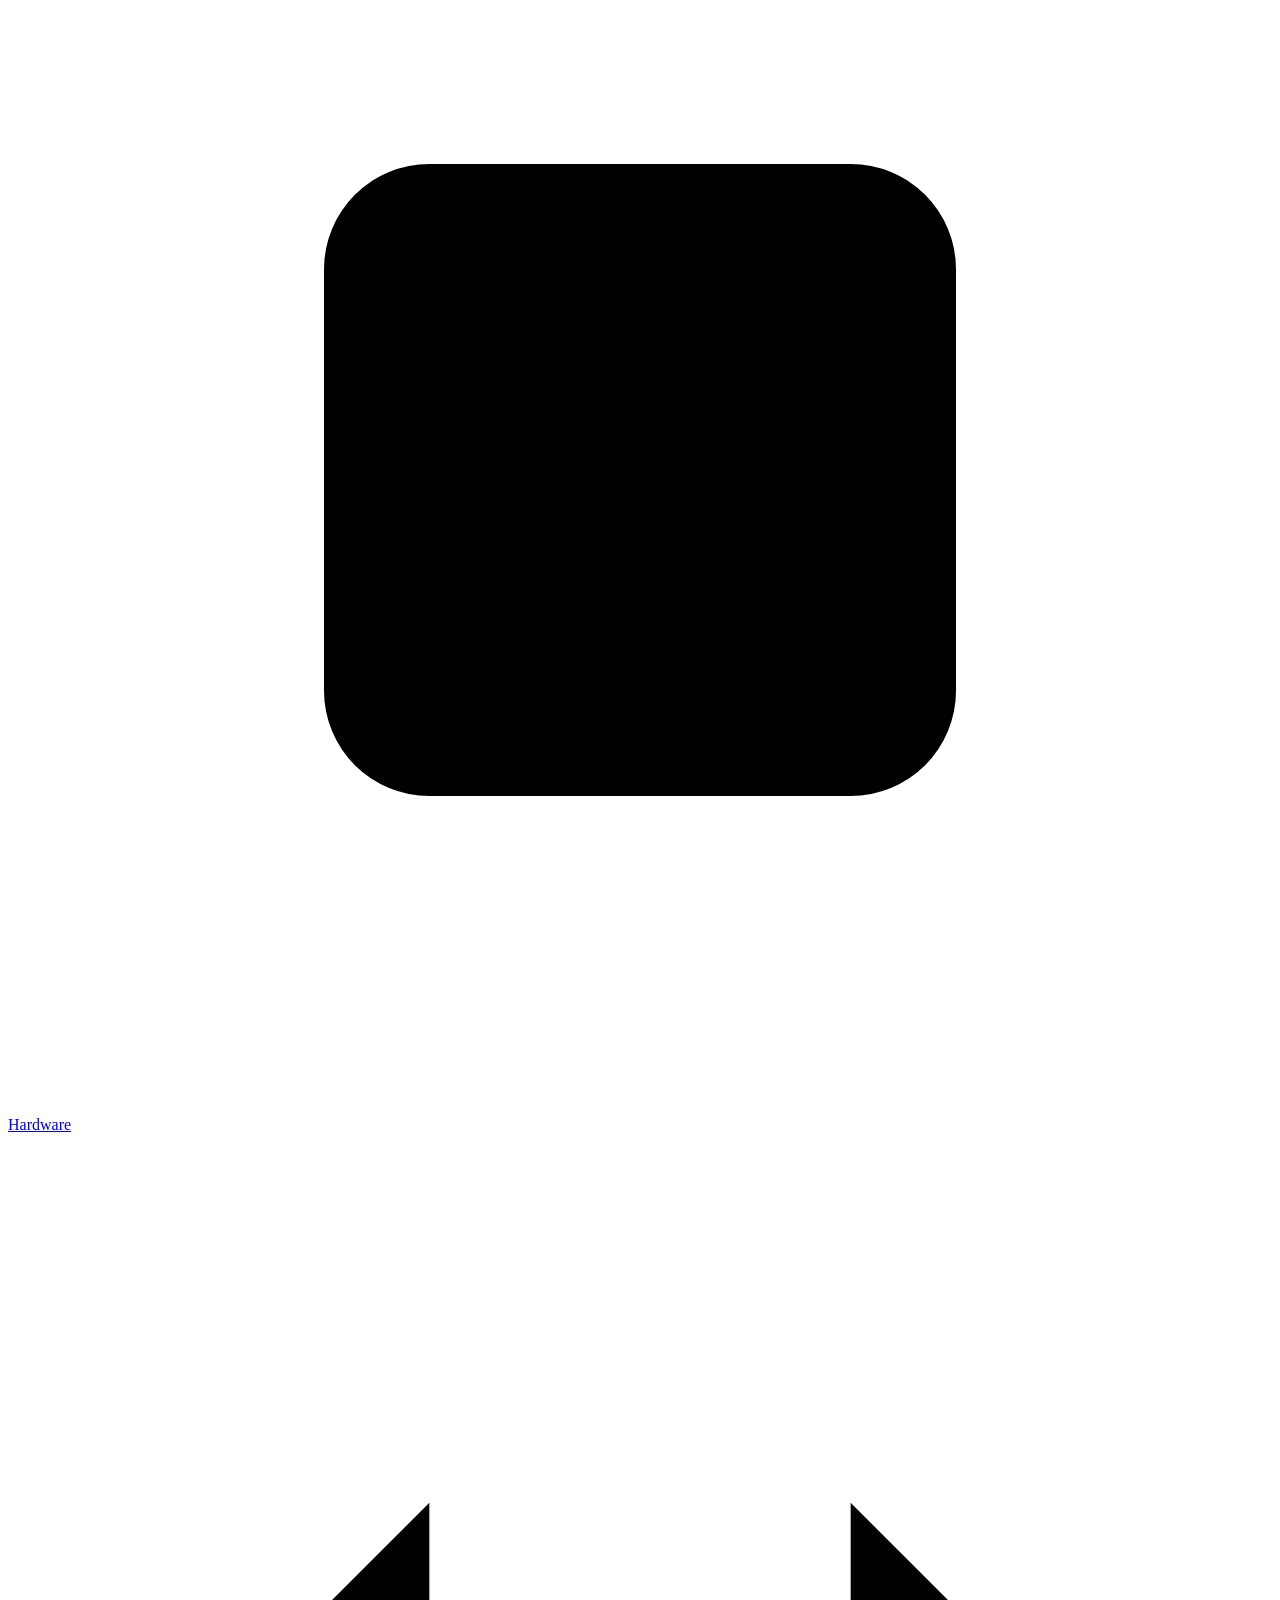
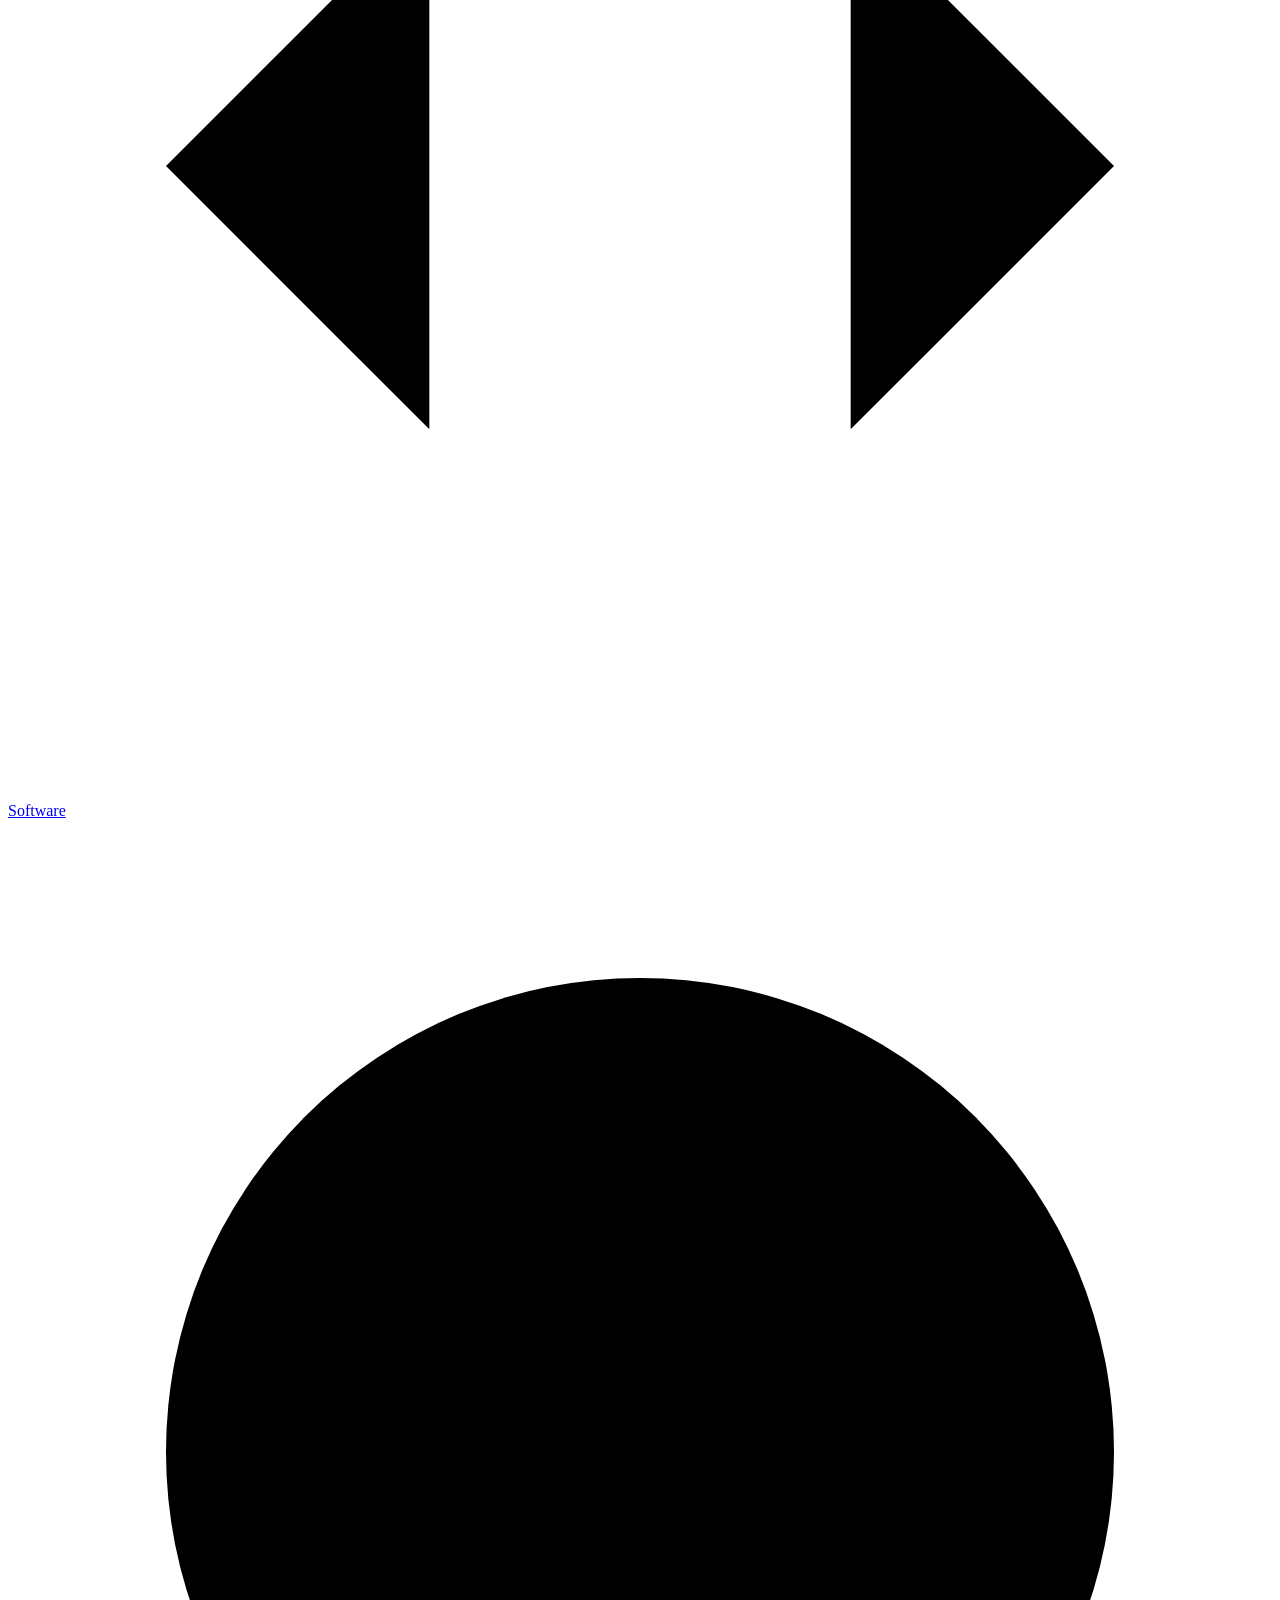
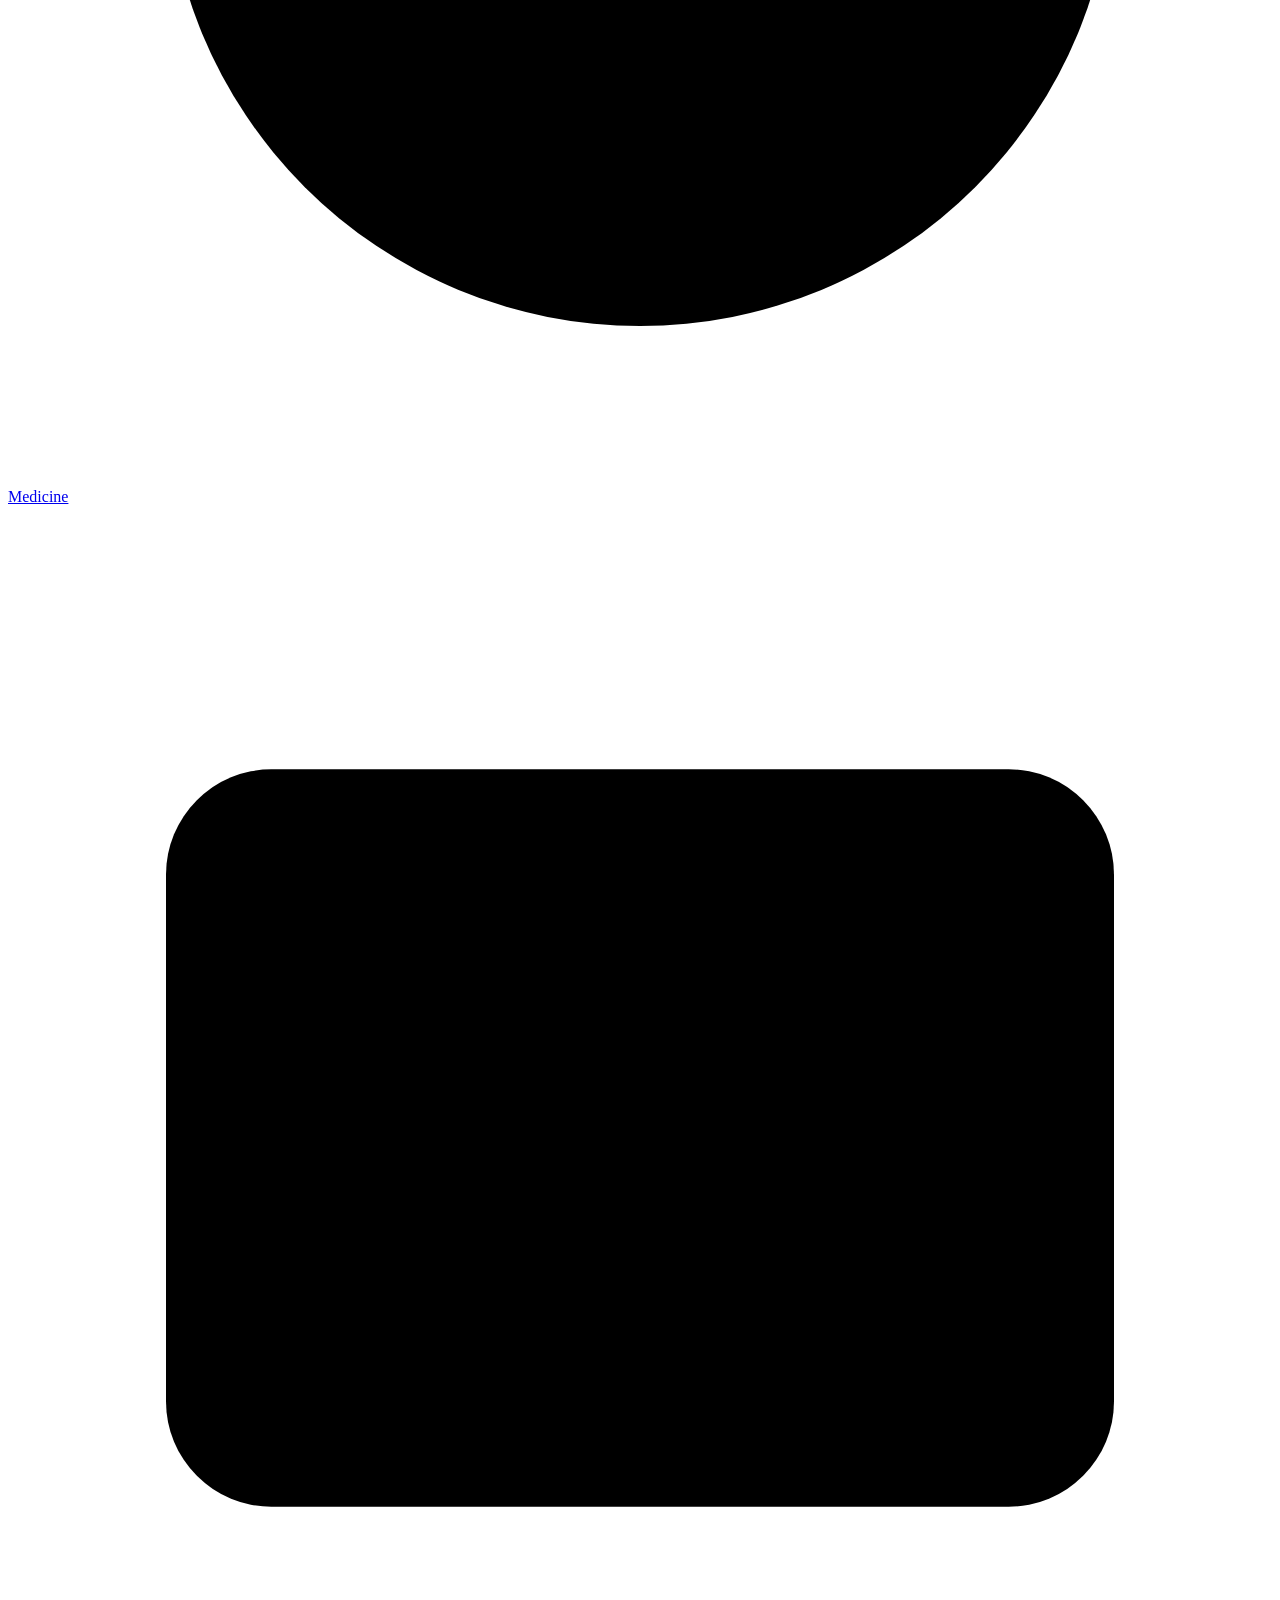
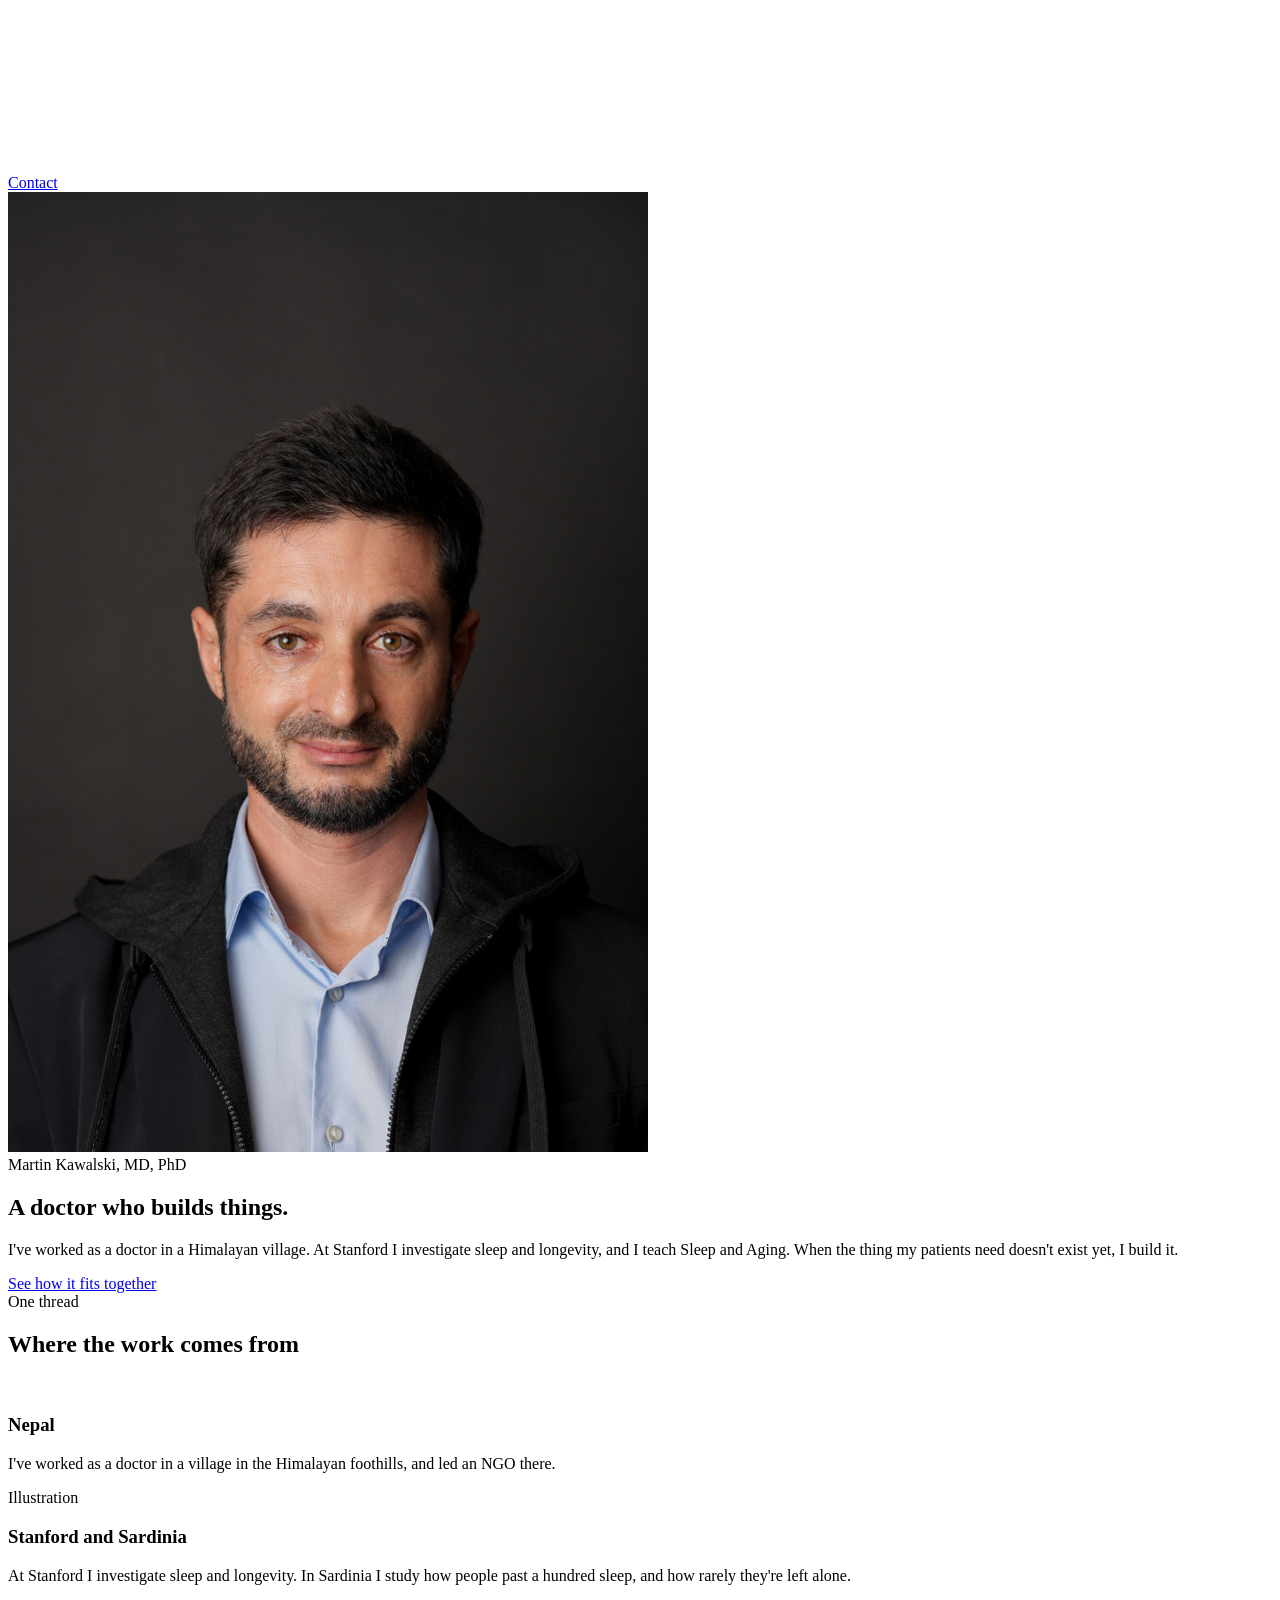
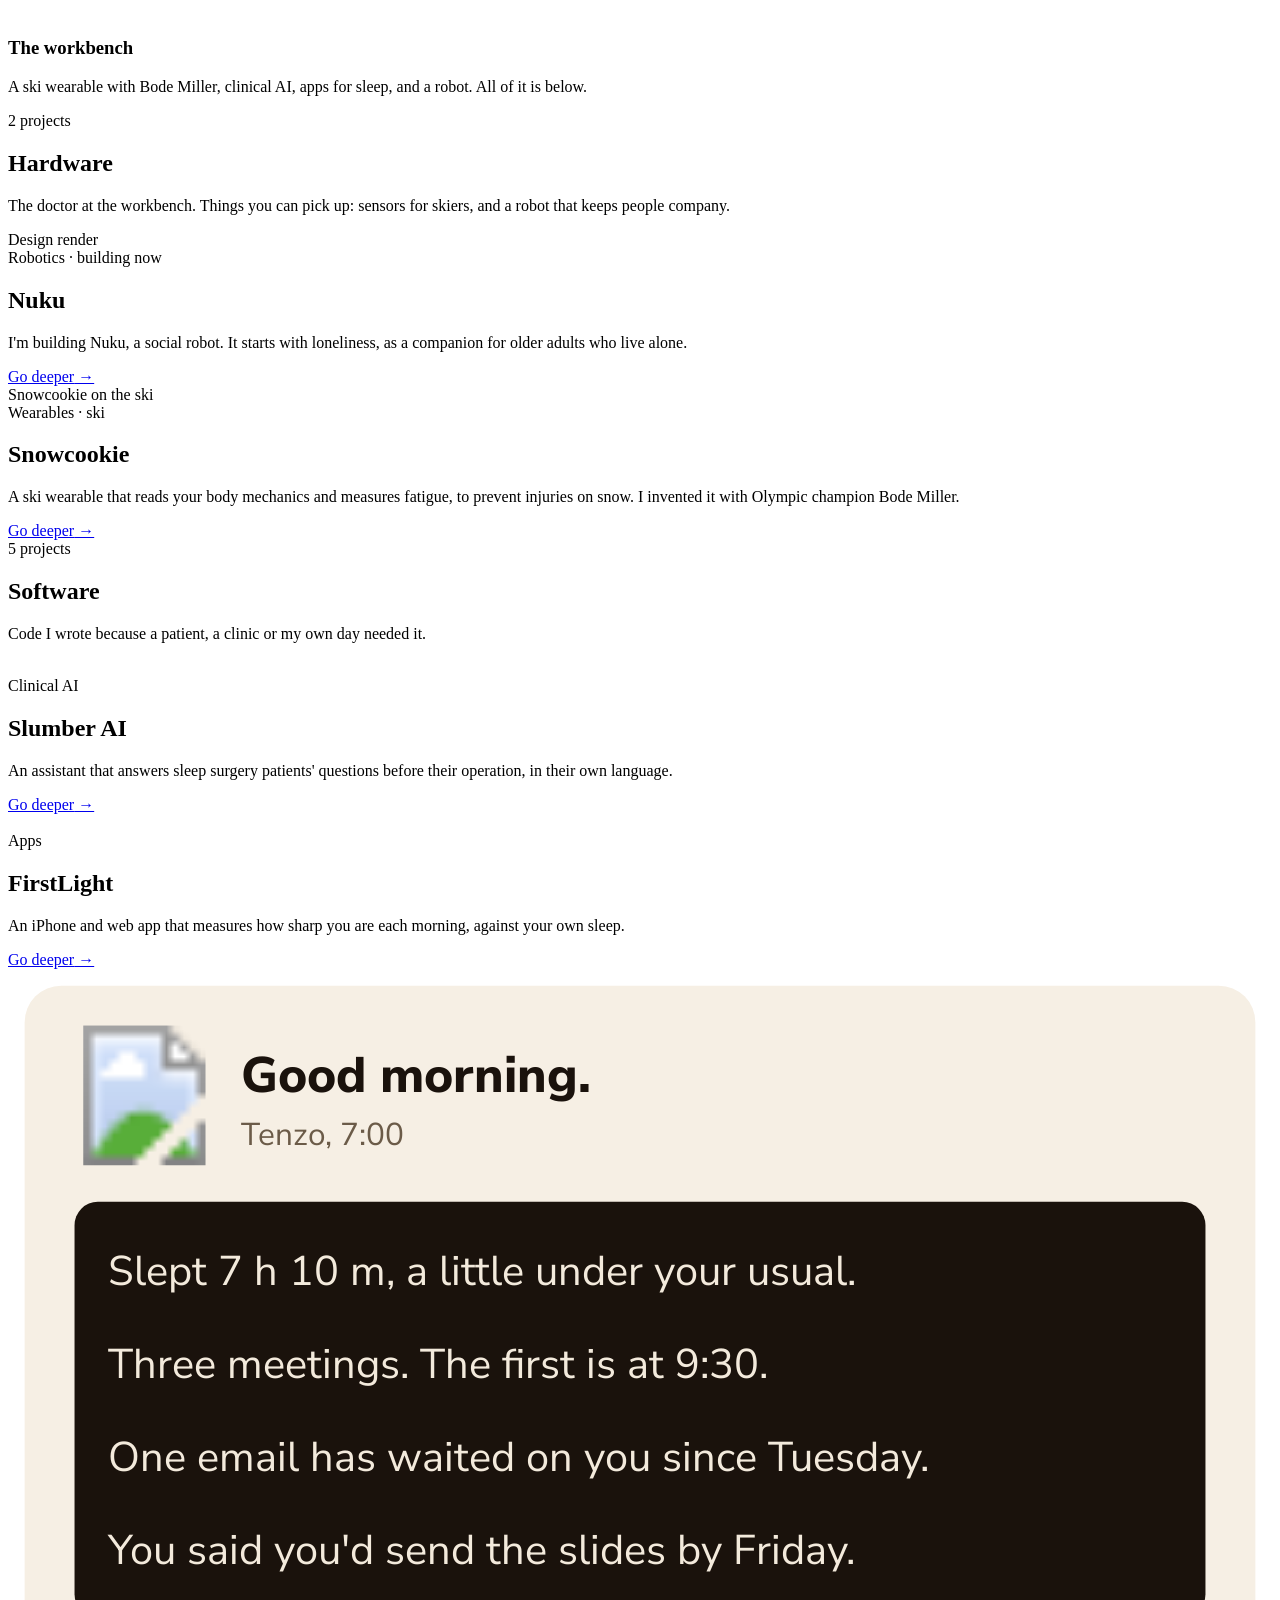
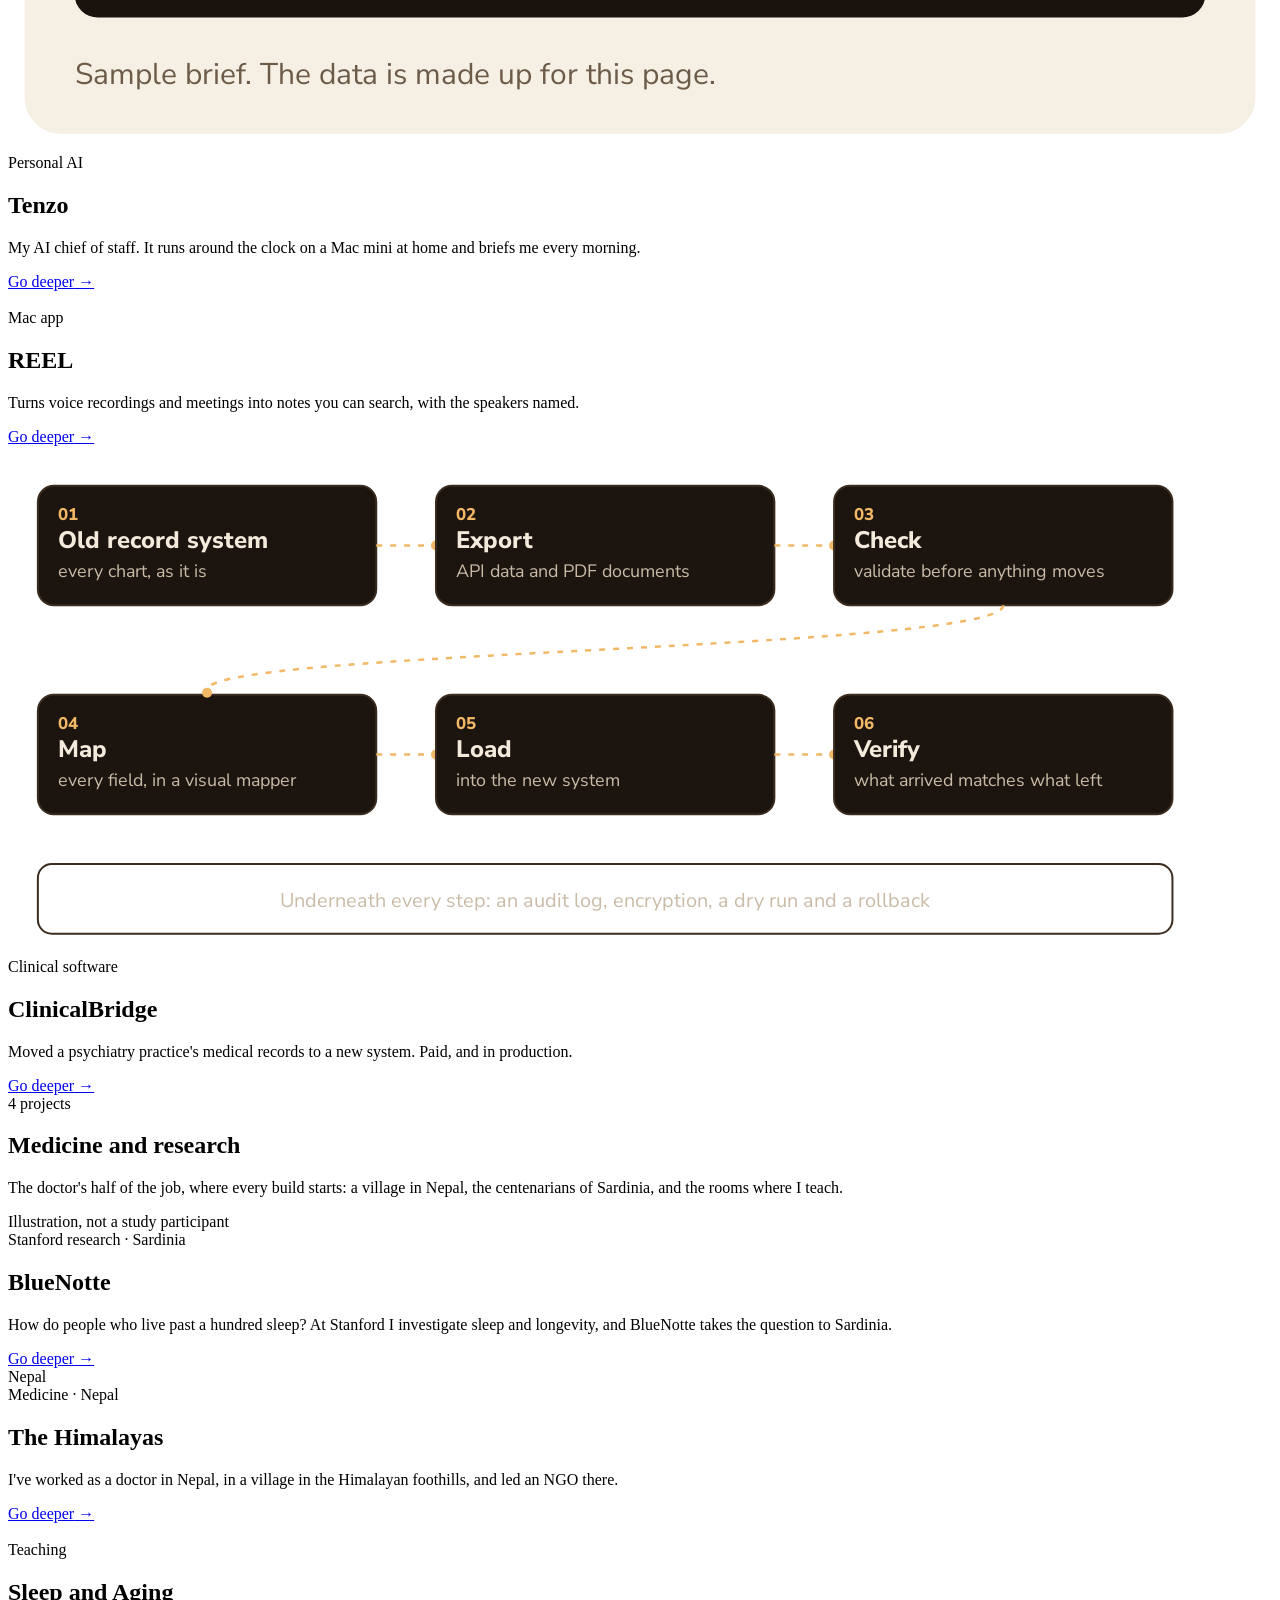
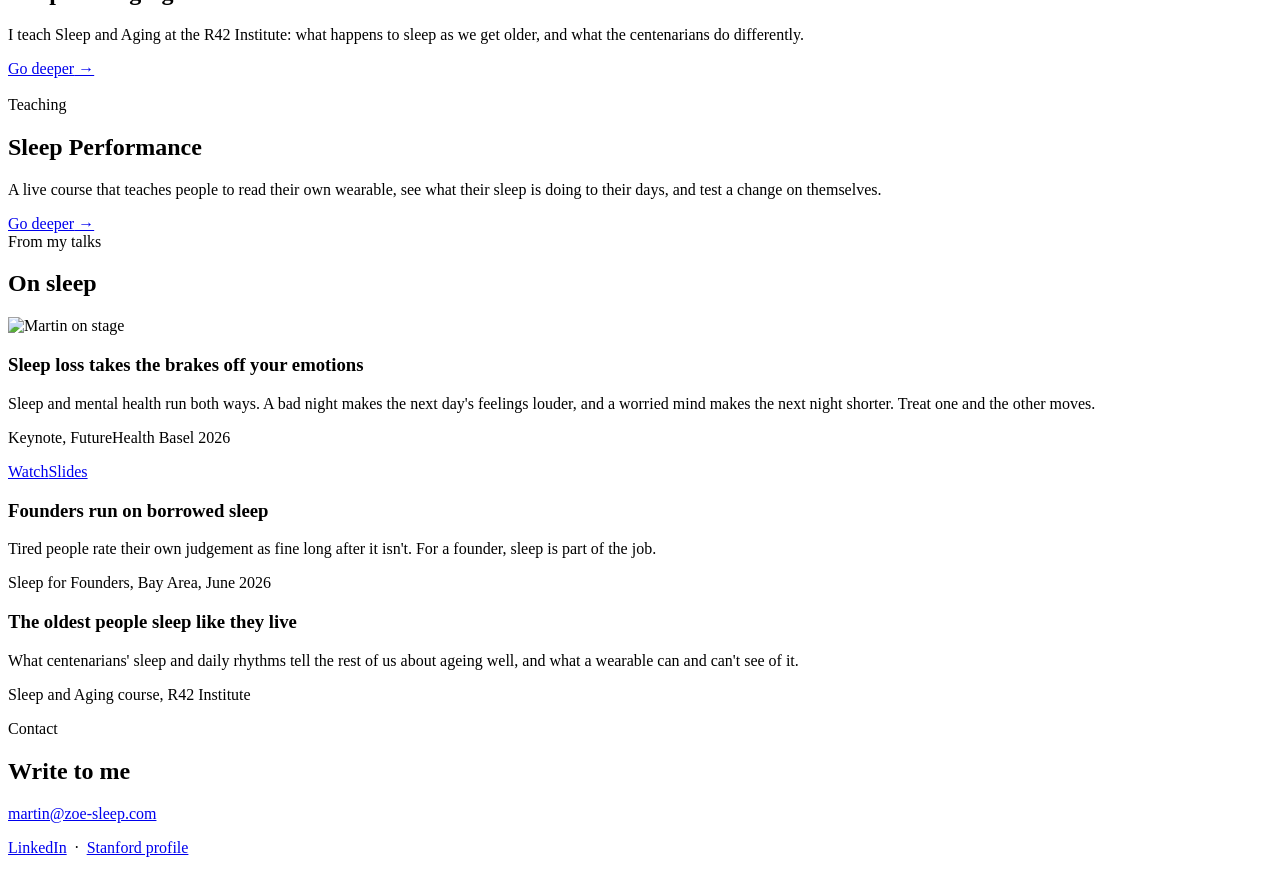
==== commit 72f0fc84: "Rename Lumos to Nuku (redirect /work/lumos), split two-pane photos on the unfolded iPhone Duo, faint" ====
--- a/public/index.html
+++ b/public/index.html
@@ -1,16 +1,16 @@
 <!DOCTYPE html>
 <html lang="en" class="reel no-js"><head><meta charset="utf-8"><meta name="viewport" content="width=device-width, initial-scale=1, viewport-fit=cover">
 <title>Martin Kawalski, MD, PhD · A doctor who builds things</title>
-<meta name="description" content="Martin Kawalski, MD, PhD. A doctor who builds things: Lumos, Snowcookie, Slumber AI, FirstLight, and sleep research at Stanford.">
-<meta property="og:title" content="Martin Kawalski, MD, PhD · A doctor who builds things"><meta property="og:description" content="Martin Kawalski, MD, PhD. A doctor who builds things: Lumos, Snowcookie, Slumber AI, FirstLight, and sleep research at Stanford."><meta property="og:image" content="https://martinkawalski.com/img/lumos_next.jpg">
+<meta name="description" content="Martin Kawalski, MD, PhD. A doctor who builds things: Nuku, Snowcookie, Slumber AI, FirstLight, and sleep research at Stanford.">
+<meta property="og:title" content="Martin Kawalski, MD, PhD · A doctor who builds things"><meta property="og:description" content="Martin Kawalski, MD, PhD. A doctor who builds things: Nuku, Snowcookie, Slumber AI, FirstLight, and sleep research at Stanford."><meta property="og:image" content="https://martinkawalski.com/img/lumos_next.jpg">
 <meta name="theme-color" content="#110D0A">
 <link rel="icon" href="data:image/svg+xml,<svg xmlns='http://www.w3.org/2000/svg' viewBox='0 0 100 100'><circle cx='50' cy='50' r='40' fill='%23F2B866'/></svg>">
 <link rel="preconnect" href="https://fonts.googleapis.com"><link rel="preconnect" href="https://fonts.gstatic.com" crossorigin>
 <link href="https://fonts.googleapis.com/css2?family=Domine:wght@500;700&family=Nunito+Sans:opsz,wght@6..12,400;6..12,600;6..12,800&display=swap" rel="stylesheet">
-<link rel="stylesheet" href="/assets/site.css?v=10">
+<link rel="stylesheet" href="/assets/site.css?v=12">
 <script>document.documentElement.classList.remove('no-js')</script>
 </head><body>
-<canvas id="fluid" aria-hidden="true"></canvas>
+<canvas id="fluid" aria-hidden="true"></canvas><canvas id="signals" aria-hidden="true"></canvas>
 <a class="me" href="/">Martin Kawalski</a>
 <nav class="bar" aria-label="Sections"><a href="/#top" class="nv-home"><svg viewBox="0 0 24 24"><path d="M4 11l8-7 8 7v9h-5v-6H9v6H4z"/></svg><span>Home</span></a><a href="/#hardware" class="nv-hardware"><svg viewBox="0 0 24 24"><rect x="6" y="6" width="12" height="12" rx="2"/><path d="M9 2v4M15 2v4M9 18v4M15 18v4M2 9h4M2 15h4M18 9h4M18 15h4"/></svg><span>Hardware</span></a><a href="/#software" class="nv-software"><svg viewBox="0 0 24 24"><path d="M8 7l-5 5 5 5M16 7l5 5-5 5M14 4l-4 16"/></svg><span>Software</span></a><a href="/#research" class="nv-research"><svg viewBox="0 0 24 24"><path d="M12 4v16M4 12h16"/><circle cx="12" cy="12" r="9"/></svg><span>Medicine</span></a><a href="/#contact" class="nv-contact"><svg viewBox="0 0 24 24"><rect x="3" y="5" width="18" height="14" rx="2"/><path d="M3 7l9 6 9-6"/></svg><span>Contact</span></a></nav>
 
@@ -21,10 +21,10 @@
 </section>
 <section class="panel thread" id="thread"><div class="inner"><div class="cat rv">One thread</div><h2 class="rv">Where the work comes from</h2><div class="beats"><div class="beat rv" style="--d:0ms"><div class="bv"><img src="/img/work/nepal/terraces.jpg" srcset="/img/work/nepal/terraces-800.jpg 800w, /img/work/nepal/terraces-1400.jpg 1400w, /img/work/nepal/terraces.jpg 1800w" sizes="(max-width: 820px) 92vw, 46vw" alt="" loading="lazy" decoding="async"></div><h3>Nepal</h3><p>I&#x27;ve worked as a doctor in a village in the Himalayan foothills, and led an NGO there.</p></div><div class="beat rv" style="--d:120ms"><div class="bv"><img src="/img/work/bluenotte/bench.jpg" srcset="/img/work/bluenotte/bench-800.jpg 800w, /img/work/bluenotte/bench-1400.jpg 1400w, /img/work/bluenotte/bench.jpg 1800w" sizes="(max-width: 820px) 92vw, 46vw" alt="" loading="lazy" decoding="async"><span class="cap">Illustration</span></div><h3>Stanford and Sardinia</h3><p>At Stanford I investigate sleep and longevity. In Sardinia I study how people past a hundred sleep, and how rarely they&#x27;re left alone.</p></div><div class="beat rv" style="--d:240ms"><div class="bv"><img src="/img/work/lumos/title.jpg" srcset="/img/work/lumos/title-800.jpg 800w, /img/work/lumos/title-1400.jpg 1400w, /img/work/lumos/title.jpg 1920w" sizes="(max-width: 820px) 92vw, 46vw" alt="" loading="lazy" decoding="async"></div><h3>The workbench</h3><p>A ski wearable with Bode Miller, clinical AI, apps for sleep, and a robot. All of it is below.</p></div></div></div></section>
 <section class="panel intro" id="hardware"><div class="copy rv"><div class="cat">2 projects</div><h2 class="giant">Hardware</h2><p class="lead">The doctor at the workbench. Things you can pick up: sensors for skiers, and a robot that keeps people company.</p></div></section>
-<section class="panel proj k-photo" id="p-lumos">
+<section class="panel proj k-photo" id="p-nuku">
   <div class="frame"><div class="media photo"><img src="/img/lumos_next.jpg" srcset="/img/lumos_next-800.jpg 800w, /img/lumos_next-1400.jpg 1400w, /img/lumos_next.jpg 1600w" sizes="(max-width: 820px) 100vw, 96vw" class="bgimg" style="object-position:60% 50%" alt="" loading="lazy" decoding="async"><span class="cap">Design render</span></div>
-  <div class="copy rv"><div class="cat">Robotics · building now</div><h2>Lumos</h2><p class="line">I&#x27;m building Lumos, a social robot. It starts with loneliness, as a companion for older adults who live alone.</p>
-  <a class="pill" href="/work/lumos/">Go deeper<span aria-hidden="true"> &rarr;</span></a></div></div>
+  <div class="copy rv"><div class="cat">Robotics · building now</div><h2>Nuku</h2><p class="line">I&#x27;m building Nuku, a social robot. It starts with loneliness, as a companion for older adults who live alone.</p>
+  <a class="pill" href="/work/nuku/">Go deeper<span aria-hidden="true"> &rarr;</span></a></div></div>
 </section>
 <section class="panel proj k-photo" id="p-snowcookie">
   <div class="frame"><div class="media photo"><img src="/img/work/snowcookie/ski.jpg" srcset="/img/work/snowcookie/ski-800.jpg 800w, /img/work/snowcookie/ski-1400.jpg 1400w, /img/work/snowcookie/ski.jpg 1800w" sizes="(max-width: 820px) 100vw, 96vw" class="bgimg" style="object-position:50% 60%" alt="" loading="lazy" decoding="async"><span class="cap">Snowcookie on the ski</span></div>
@@ -88,5 +88,5 @@
 <section class="panel talks-p" id="talks"><div class="inner"><div class="cat rv">From my talks</div><h2 class="rv">On sleep</h2><div class="talks"><div class="talk rv"><img src="/img/basel.jpg" srcset="/img/basel-800.jpg 800w, /img/basel.jpg 1280w" sizes="(max-width: 820px) 92vw, 40vw" alt="Martin on stage" loading="lazy" decoding="async"><h3>Sleep loss takes the brakes off your emotions</h3><p class="idea">Sleep and mental health run both ways. A bad night makes the next day&#x27;s feelings louder, and a worried mind makes the next night shorter. Treat one and the other moves.</p><p class="where">Keynote, FutureHealth Basel 2026</p><div class="gos"><a href="https://www.youtube.com/watch?v=u7qgwSx3sq4">Watch</a><a href="https://pitch.com/v/sleep-and-mental-health-rk7qv6">Slides</a></div></div><div class="talk rv"><h3>Founders run on borrowed sleep</h3><p class="idea">Tired people rate their own judgement as fine long after it isn&#x27;t. For a founder, sleep is part of the job.</p><p class="where">Sleep for Founders, Bay Area, June 2026</p><div class="gos"></div></div><div class="talk rv"><h3>The oldest people sleep like they live</h3><p class="idea">What centenarians&#x27; sleep and daily rhythms tell the rest of us about ageing well, and what a wearable can and can&#x27;t see of it.</p><p class="where">Sleep and Aging course, R42 Institute</p><div class="gos"></div></div></div></div></section>
 <footer class="contact" id="contact"><div class="cat">Contact</div><h2>Write to me</h2>
 <p><a href="mailto:martin@zoe-sleep.com">martin@zoe-sleep.com</a></p><p><a href="https://www.linkedin.com/in/martinkawalski">LinkedIn</a> &nbsp;·&nbsp; <a href="https://profiles.stanford.edu/martin-kawalski">Stanford profile</a></p></footer>
-<script src="/assets/github.js?v=10"></script><script src="/assets/site.js?v=10" defer></script>
+<script src="/assets/github.js?v=12"></script><script src="/assets/site.js?v=12" defer></script><script src="/assets/signals.js?v=12" defer></script>
 </body></html>
